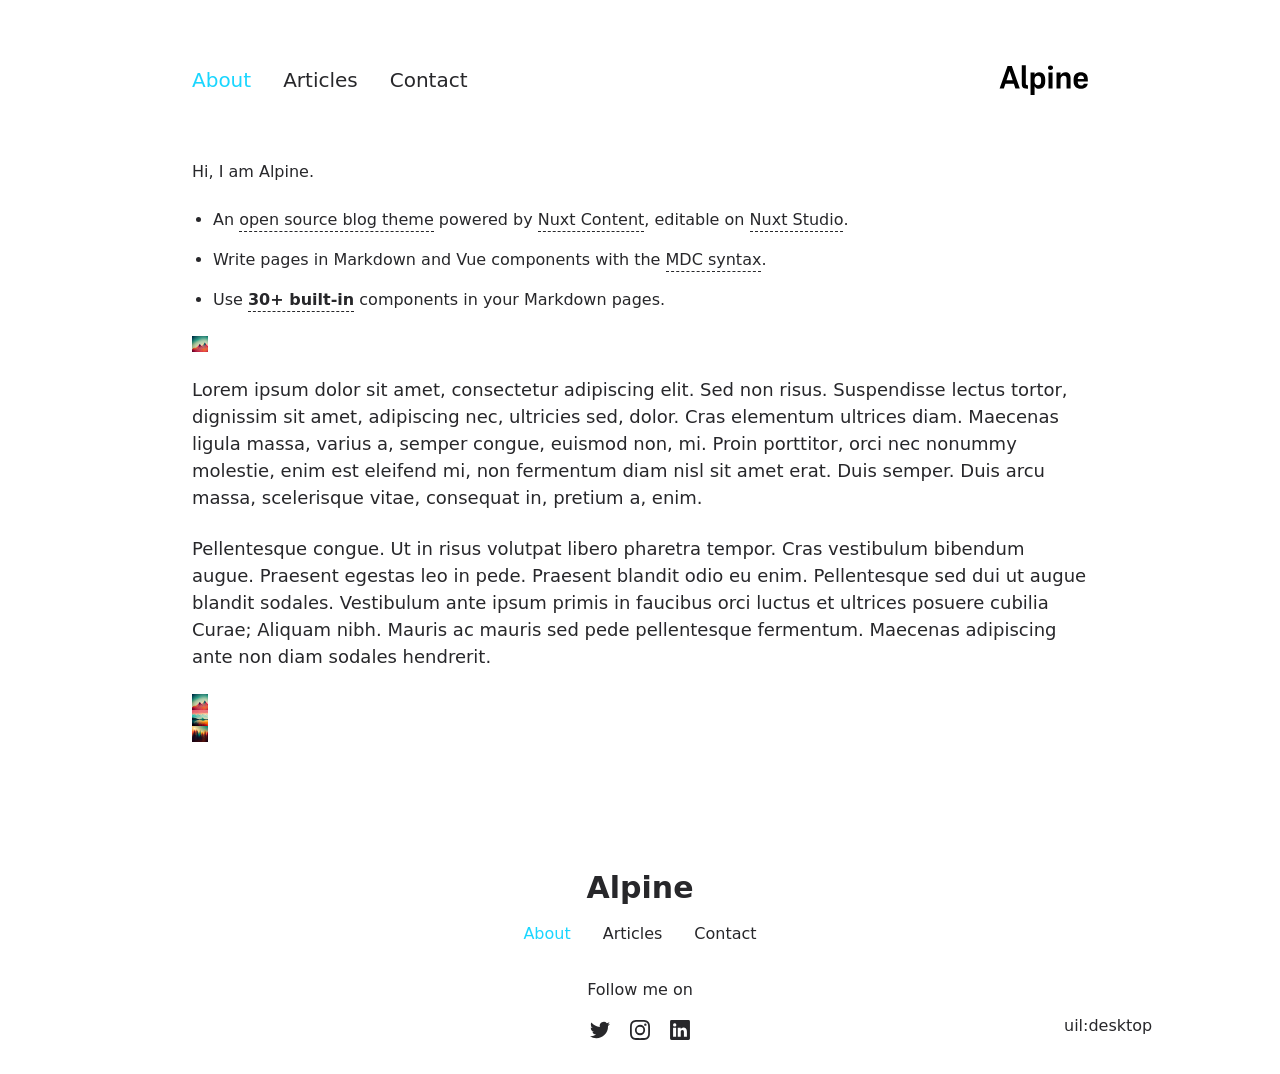
==== index.html @ dd059982 "Deploying to gh-pages from @ rdp-studio/blog-alpine@3278dd398cb032ad58c64ff0ea991a92fe7b3ae0 🚀" ====
<!DOCTYPE html>
<html lang="en">
<head><meta charset="utf-8">
<title>Alpine</title>
<meta name="viewport" content="width=device-width, initial-scale=1">
<meta name="twitter:card" content="summary_large_image">
<meta property="og:image" content="/social-card-preview.png">
<meta property="og:image:width" content="400">
<meta property="og:image:height" content="300">
<meta property="og:image:alt" content="An image showcasing my project.">
<meta property="og:title" content="Alpine">
<meta name="description" content="An open source blog theme powered by Nuxt.">
<meta property="og:description" content="An open source blog theme powered by Nuxt."><link rel="preload" as="fetch" crossorigin="anonymous" href="/_payload.json"><style id="pinceau-theme">@media { :root {--pinceau-mq: initial; --alpine-readableLine: 68ch;--alpine-backdrop-backgroundColor: #f4f4f5b3;--prose-code-inline-padding: 0.2rem 0.375rem 0.2rem 0.375rem;--prose-code-block-backdropFilter: contrast(1);--prose-code-block-border-style: solid;--prose-code-block-border-width: 1px;--prose-tbody-tr-borderBottom-style: dashed;--prose-tbody-tr-borderBottom-width: 1px;--prose-th-textAlign: inherit;--prose-thead-borderBottom-style: solid;--prose-thead-borderBottom-width: 1px;--prose-thead-border-style: solid;--prose-thead-border-width: 0px;--prose-table-textAlign: start;--prose-hr-width: 1px;--prose-hr-style: solid;--prose-li-listStylePosition: outside;--prose-ol-li-markerColor: currentColor;--prose-ol-paddingInlineStart: 21px;--prose-ol-listStyleType: decimal;--prose-ul-li-markerColor: currentColor;--prose-ul-paddingInlineStart: 21px;--prose-ul-listStyleType: disc;--prose-blockquote-border-style: solid;--prose-blockquote-border-width: 4px;--prose-blockquote-quotes: '201C' '201D' '2018' '2019';--prose-blockquote-paddingInlineStart: 24px;--prose-a-code-color-hover: currentColor;--prose-a-code-color-static: currentColor;--prose-a-hasCode-borderBottom: none;--prose-a-border-distance: 2px;--prose-a-border-color-hover: currentColor;--prose-a-border-color-static: currentColor;--prose-a-border-style-hover: solid;--prose-a-border-style-static: dashed;--prose-a-border-width: 1px;--prose-a-color-static: inherit;--prose-a-textDecoration: none;--prose-h6-margin: 3rem 0 2rem;--prose-h5-margin: 3rem 0 2rem;--prose-h4-margin: 3rem 0 2rem;--prose-h3-margin: 3rem 0 2rem;--prose-h2-margin: 3rem 0 2rem;--prose-h1-margin: 0 0 2rem;--prose-p-fontSize: 18px;--typography-lead-loose: 2;--typography-lead-relaxed: 1.625;--typography-lead-normal: 1.5;--typography-lead-snug: 1.375;--typography-lead-tight: 1.25;--typography-lead-none: 1;--typography-lead-10: 2.5rem;--typography-lead-9: 2.25rem;--typography-lead-8: 2rem;--typography-lead-7: 1.75rem;--typography-lead-6: 1.5rem;--typography-lead-5: 1.25rem;--typography-lead-4: 1rem;--typography-lead-3: .75rem;--typography-lead-2: .5rem;--typography-lead-1: .025rem;--typography-fontWeight-black: 900;--typography-fontWeight-extrabold: 800;--typography-fontWeight-bold: 700;--typography-fontWeight-semibold: 600;--typography-fontWeight-medium: 500;--typography-fontWeight-normal: 400;--typography-fontWeight-light: 300;--typography-fontWeight-extralight: 200;--typography-fontWeight-thin: 100;--typography-fontSize-9xl: 128px;--typography-fontSize-8xl: 96px;--typography-fontSize-7xl: 72px;--typography-fontSize-6xl: 60px;--typography-fontSize-5xl: 48px;--typography-fontSize-4xl: 36px;--typography-fontSize-3xl: 30px;--typography-fontSize-2xl: 24px;--typography-fontSize-xl: 20px;--typography-fontSize-lg: 18px;--typography-fontSize-base: 16px;--typography-fontSize-sm: 14px;--typography-fontSize-xs: 12px;--typography-letterSpacing-wide: 0.025em;--typography-letterSpacing-tight: -0.025em;--typography-verticalMargin-base: 24px;--typography-verticalMargin-sm: 16px;--elements-border-secondary-hover: [object Object];--elements-backdrop-background: #fffc;--elements-backdrop-filter: saturate(200%) blur(20px);--elements-container-maxWidth: 64rem;--lead-loose: 2;--lead-relaxed: 1.625;--lead-normal: 1.5;--lead-snug: 1.375;--lead-tight: 1.25;--lead-none: 1;--lead-10: 2.5rem;--lead-9: 2.25rem;--lead-8: 2rem;--lead-7: 1.75rem;--lead-6: 1.5rem;--lead-5: 1.25rem;--lead-4: 1rem;--lead-3: .75rem;--lead-2: .5rem;--lead-1: .025rem;--letterSpacing-widest: 0.1em;--letterSpacing-wider: 0.05em;--letterSpacing-wide: 0.025em;--letterSpacing-normal: 0em;--letterSpacing-tight: -0.025em;--letterSpacing-tighter: -0.05em;--fontSize-9xl: 8rem;--fontSize-8xl: 6rem;--fontSize-7xl: 4.5rem;--fontSize-6xl: 3.75rem;--fontSize-5xl: 3rem;--fontSize-4xl: 2.25rem;--fontSize-3xl: 1.875rem;--fontSize-2xl: 1.5rem;--fontSize-xl: 1.25rem;--fontSize-lg: 1.125rem;--fontSize-base: 1rem;--fontSize-sm: 0.875rem;--fontSize-xs: 0.75rem;--fontWeight-black: 900;--fontWeight-extrabold: 800;--fontWeight-bold: 700;--fontWeight-semibold: 600;--fontWeight-medium: 500;--fontWeight-normal: 400;--fontWeight-light: 300;--fontWeight-extralight: 200;--fontWeight-thin: 100;--font-mono: ui-monospace, SFMono-Regular, Menlo, Monaco, Consolas, Liberation Mono, Courier New, monospace;--font-serif: ui-serif, Georgia, Cambria, Times New Roman, Times, serif;--font-sans: ui-sans-serif, system-ui, -apple-system, BlinkMacSystemFont, Segoe UI, Roboto, Helvetica Neue, Arial, Noto Sans, sans-serif, Apple Color Emoji, Segoe UI Emoji, Segoe UI Symbol, Noto Color Emoji;--opacity-total: 1;--opacity-high: 0.8;--opacity-medium: 0.5;--opacity-soft: 0.3;--opacity-light: 0.15;--opacity-bright: 0.1;--opacity-noOpacity: 0;--borderWidth-lg: 3px;--borderWidth-md: 2px;--borderWidth-sm: 1px;--borderWidth-noBorder: 0;--space-rem-875: 0.875rem;--space-rem-625: 0.625rem;--space-rem-375: 0.375rem;--space-rem-125: 0.125rem;--space-px: 1px;--space-128: 32rem;--space-96: 24rem;--space-80: 20rem;--space-72: 18rem;--space-64: 16rem;--space-60: 15rem;--space-56: 14rem;--space-52: 13rem;--space-48: 12rem;--space-44: 11rem;--space-40: 10rem;--space-36: 9rem;--space-32: 8rem;--space-28: 7rem;--space-24: 6rem;--space-20: 5rem;--space-16: 4rem;--space-14: 3.5rem;--space-12: 3rem;--space-11: 2.75rem;--space-10: 2.5rem;--space-9: 2.25rem;--space-8: 2rem;--space-7: 1.75rem;--space-6: 1.5rem;--space-5: 1.25rem;--space-4: 1rem;--space-3: 0.75rem;--space-2: 0.5rem;--space-1: 0.25rem;--space-0: 0px;--size-full: 100%;--size-7xl: 80rem;--size-6xl: 72rem;--size-5xl: 64rem;--size-4xl: 56rem;--size-3xl: 48rem;--size-2xl: 42rem;--size-xl: 36rem;--size-lg: 32rem;--size-md: 28rem;--size-sm: 24rem;--size-xs: 20rem;--size-200: 200px;--size-104: 104px;--size-80: 80px;--size-64: 64px;--size-56: 56px;--size-48: 48px;--size-40: 40px;--size-32: 32px;--size-24: 24px;--size-20: 20px;--size-16: 16px;--size-12: 12px;--size-8: 8px;--size-6: 6px;--size-4: 4px;--size-2: 2px;--size-0: 0px;--radii-full: 9999px;--radii-3xl: 1.75rem;--radii-2xl: 1.5rem;--radii-xl: 1rem;--radii-lg: 0.75rem;--radii-md: 0.5rem;--radii-sm: 0.375rem;--radii-xs: 0.25rem;--radii-2xs: 0.125rem;--radii-none: 0px;--shadow-none: 0px 0px 0px 0px transparent;--shadow-lg: 0px 10px 15px -3px #000000, 0px 4px 6px -4px #000000;--shadow-md: 0px 4px 6px -1px #000000, 0px 2px 4px -2px #000000;--shadow-sm: 0px 1px 3px 0px #000000, 0px 1px 2px -1px #000000;--shadow-xs: 0px 1px 2px 0px #000000;--height-screen: 100vh;--width-screen: 100vw;--color-primary-900: #002e38;--color-primary-800: #005c70;--color-primary-700: #008aa9;--color-primary-600: #00b9e1;--color-primary-500: #1ad6ff;--color-primary-400: #40ddff;--color-primary-300: #66e4ff;--color-primary-200: #8deaff;--color-primary-100: #b3f1ff;--color-primary-50: #d9f8ff;--color-ruby-900: #380011;--color-ruby-800: #700021;--color-ruby-700: #a90032;--color-ruby-600: #e10043;--color-ruby-500: #ff1a5e;--color-ruby-400: #ff4079;--color-ruby-300: #ff6694;--color-ruby-200: #ff8dae;--color-ruby-100: #ffb3c9;--color-ruby-50: #ffd9e4;--color-pink-900: #380025;--color-pink-800: #70004b;--color-pink-700: #a90070;--color-pink-600: #e10095;--color-pink-500: #ff1ab2;--color-pink-400: #ff40bf;--color-pink-300: #ff66cc;--color-pink-200: #ff8dd8;--color-pink-100: #ffb3e5;--color-pink-50: #ffd9f2;--color-purple-900: #190038;--color-purple-800: #330070;--color-purple-700: #4c00a9;--color-purple-600: #6500e1;--color-purple-500: #811aff;--color-purple-400: #9640ff;--color-purple-300: #ab66ff;--color-purple-200: #c08dff;--color-purple-100: #d5b3ff;--color-purple-50: #ead9ff;--color-royalblue-900: #0b0531;--color-royalblue-800: #160a62;--color-royalblue-700: #211093;--color-royalblue-600: #2c15c4;--color-royalblue-500: #4127e8;--color-royalblue-400: #614bec;--color-royalblue-300: #806ff0;--color-royalblue-200: #a093f3;--color-royalblue-100: #c0b7f7;--color-royalblue-50: #dfdbfb;--color-indigoblue-900: #001238;--color-indigoblue-800: #002370;--color-indigoblue-700: #0035a9;--color-indigoblue-600: #0047e1;--color-indigoblue-500: #1a62ff;--color-indigoblue-400: #407cff;--color-indigoblue-300: #6696ff;--color-indigoblue-200: #8db0ff;--color-indigoblue-100: #b3cbff;--color-indigoblue-50: #d9e5ff;--color-blue-900: #002438;--color-blue-800: #004870;--color-blue-700: #006ca9;--color-blue-600: #0090e1;--color-blue-500: #1aadff;--color-blue-400: #40bbff;--color-blue-300: #66c8ff;--color-blue-200: #8dd6ff;--color-blue-100: #b3e4ff;--color-blue-50: #d9f1ff;--color-lightblue-900: #002e38;--color-lightblue-800: #005c70;--color-lightblue-700: #008aa9;--color-lightblue-600: #00b9e1;--color-lightblue-500: #1ad6ff;--color-lightblue-400: #40ddff;--color-lightblue-300: #66e4ff;--color-lightblue-200: #8deaff;--color-lightblue-100: #b3f1ff;--color-lightblue-50: #d9f8ff;--color-teal-900: #062a28;--color-teal-800: #0b544f;--color-teal-700: #117d77;--color-teal-600: #16a79e;--color-teal-500: #1cd1c6;--color-teal-400: #36e4da;--color-teal-300: #5fe9e1;--color-teal-200: #87efe9;--color-teal-100: #aff4f0;--color-teal-50: #d7faf8;--color-pear-900: #2a2b09;--color-pear-800: #545512;--color-pear-700: #7e801b;--color-pear-600: #a8aa24;--color-pear-500: #d0d32f;--color-pear-400: #d8da52;--color-pear-300: #e0e274;--color-pear-200: #e8e997;--color-pear-100: #eff0ba;--color-pear-50: #f7f8dc;--color-red-900: #380300;--color-red-800: #700700;--color-red-700: #a90a00;--color-red-600: #e10e00;--color-red-500: #ff281a;--color-red-400: #ff4c40;--color-red-300: #ff7066;--color-red-200: #ff948d;--color-red-100: #ffb7b3;--color-red-50: #ffdbd9;--color-orange-900: #381800;--color-orange-800: #702f00;--color-orange-700: #a94700;--color-orange-600: #e15e00;--color-orange-500: #ff7a1a;--color-orange-400: #ff9040;--color-orange-300: #ffa666;--color-orange-200: #ffbd8d;--color-orange-100: #ffd3b3;--color-orange-50: #ffe9d9;--color-yellow-900: #362b03;--color-yellow-800: #6d5605;--color-yellow-700: #a38108;--color-yellow-600: #daac0a;--color-yellow-500: #f5c828;--color-yellow-400: #f7d14c;--color-yellow-300: #f8da70;--color-yellow-200: #fae393;--color-yellow-100: #fcedb7;--color-yellow-50: #fdf6db;--color-green-900: #003f25;--color-green-800: #005e38;--color-green-700: #007e4a;--color-green-600: #009d5d;--color-green-500: #00bd6f;--color-green-400: #00dc82;--color-green-300: #30ffaa;--color-green-200: #83ffcc;--color-green-100: #acffdd;--color-green-50: #d6ffee;--color-gray-900: #18181B;--color-gray-800: #27272A;--color-gray-700: #3f3f46;--color-gray-600: #52525B;--color-gray-500: #71717A;--color-gray-400: #a1a1aa;--color-gray-300: #D4d4d8;--color-gray-200: #e4e4e7;--color-gray-100: #f4f4f5;--color-gray-50: #fafafa;--color-black: #0c0c0d;--color-white: #FFFFFF;--media-portrait: only screen and (orientation: portrait);--media-landscape: only screen and (orientation: landscape);--media-rm: (prefers-reduced-motion: reduce);--media-2xl: (min-width: 1536px);--media-xl: (min-width: 1280px);--media-lg: (min-width: 1024px);--media-md: (min-width: 768px);--media-sm: (min-width: 640px);--media-xs: (min-width: 475px);--alpine-body-color: var(--color-gray-800);--alpine-body-backgroundColor: var(--color-white);--prose-code-inline-fontWeight: var(--typography-fontWeight-normal);--prose-code-inline-fontSize: var(--typography-fontSize-sm);--prose-code-inline-borderRadius: var(--radii-xs);--prose-code-block-pre-padding: var(--typography-verticalMargin-sm);--prose-code-block-margin: var(--typography-verticalMargin-base) 0;--prose-code-block-fontSize: var(--typography-fontSize-sm);--prose-tbody-code-inline-fontSize: var(--typography-fontSize-sm);--prose-tbody-td-padding: var(--typography-verticalMargin-sm);--prose-th-fontWeight: var(--typography-fontWeight-semibold);--prose-th-padding: 0 var(--typography-verticalMargin-sm) var(--typography-verticalMargin-sm) var(--typography-verticalMargin-sm);--prose-table-lineHeight: var(--typography-lead-6);--prose-table-fontSize: var(--typography-fontSize-sm);--prose-table-margin: var(--typography-verticalMargin-base) 0;--prose-hr-margin: var(--typography-verticalMargin-base) 0;--prose-li-margin: var(--typography-verticalMargin-sm) 0;--prose-ol-margin: var(--typography-verticalMargin-base) 0;--prose-ul-margin: var(--typography-verticalMargin-base) 0;--prose-blockquote-margin: var(--typography-verticalMargin-base) 0;--prose-a-code-border-style: var(--prose-a-border-style-static);--prose-a-code-border-width: var(--prose-a-border-width);--prose-a-fontWeight: var(--typography-fontWeight-medium);--prose-img-margin: var(--typography-verticalMargin-base) 0;--prose-strong-fontWeight: var(--typography-fontWeight-semibold);--prose-h6-iconSize: var(--typography-fontSize-base);--prose-h6-fontWeight: var(--typography-fontWeight-semibold);--prose-h6-lineHeight: var(--typography-lead-normal);--prose-h6-fontSize: var(--typography-fontSize-lg);--prose-h5-iconSize: var(--typography-fontSize-lg);--prose-h5-fontWeight: var(--typography-fontWeight-semibold);--prose-h5-lineHeight: var(--typography-lead-snug);--prose-h5-fontSize: var(--typography-fontSize-xl);--prose-h4-iconSize: var(--typography-fontSize-lg);--prose-h4-letterSpacing: var(--typography-letterSpacing-tight);--prose-h4-fontWeight: var(--typography-fontWeight-semibold);--prose-h4-lineHeight: var(--typography-lead-snug);--prose-h4-fontSize: var(--typography-fontSize-2xl);--prose-h3-iconSize: var(--typography-fontSize-xl);--prose-h3-letterSpacing: var(--typography-letterSpacing-tight);--prose-h3-fontWeight: var(--typography-fontWeight-semibold);--prose-h3-lineHeight: var(--typography-lead-snug);--prose-h3-fontSize: var(--typography-fontSize-3xl);--prose-h2-iconSize: var(--typography-fontSize-2xl);--prose-h2-letterSpacing: var(--typography-letterSpacing-tight);--prose-h2-fontWeight: var(--typography-fontWeight-semibold);--prose-h2-lineHeight: var(--typography-lead-tight);--prose-h2-fontSize: var(--typography-fontSize-4xl);--prose-h1-iconSize: var(--typography-fontSize-3xl);--prose-h1-letterSpacing: var(--typography-letterSpacing-tight);--prose-h1-fontWeight: var(--typography-fontWeight-bold);--prose-h1-lineHeight: var(--typography-lead-tight);--prose-h1-fontSize: var(--typography-fontSize-5xl);--prose-p-br-margin: var(--typography-verticalMargin-base) 0 0 0;--prose-p-margin: var(--typography-verticalMargin-base) 0;--prose-p-lineHeight: var(--typography-lead-normal);--typography-color-primary-900: var(--color-primary-900);--typography-color-primary-800: var(--color-primary-800);--typography-color-primary-700: var(--color-primary-700);--typography-color-primary-600: var(--color-primary-600);--typography-color-primary-500: var(--color-primary-500);--typography-color-primary-400: var(--color-primary-400);--typography-color-primary-300: var(--color-primary-300);--typography-color-primary-200: var(--color-primary-200);--typography-color-primary-100: var(--color-primary-100);--typography-color-primary-50: var(--color-primary-50);--typography-font-code: var(--font-mono);--typography-font-body: var(--font-sans);--typography-font-display: var(--font-sans);--typography-body-backgroundColor: var(--color-white);--typography-body-color: var(--color-black);--elements-state-danger-borderColor-secondary: var(--color-red-200);--elements-state-danger-borderColor-primary: var(--color-red-100);--elements-state-danger-backgroundColor-secondary: var(--color-red-100);--elements-state-danger-backgroundColor-primary: var(--color-red-50);--elements-state-danger-color-secondary: var(--color-red-600);--elements-state-danger-color-primary: var(--color-red-500);--elements-state-warning-borderColor-secondary: var(--color-yellow-200);--elements-state-warning-borderColor-primary: var(--color-yellow-100);--elements-state-warning-backgroundColor-secondary: var(--color-yellow-100);--elements-state-warning-backgroundColor-primary: var(--color-yellow-50);--elements-state-warning-color-secondary: var(--color-yellow-700);--elements-state-warning-color-primary: var(--color-yellow-600);--elements-state-success-borderColor-secondary: var(--color-green-200);--elements-state-success-borderColor-primary: var(--color-green-100);--elements-state-success-backgroundColor-secondary: var(--color-green-100);--elements-state-success-backgroundColor-primary: var(--color-green-50);--elements-state-success-color-secondary: var(--color-green-600);--elements-state-success-color-primary: var(--color-green-500);--elements-state-info-borderColor-secondary: var(--color-blue-200);--elements-state-info-borderColor-primary: var(--color-blue-100);--elements-state-info-backgroundColor-secondary: var(--color-blue-100);--elements-state-info-backgroundColor-primary: var(--color-blue-50);--elements-state-info-color-secondary: var(--color-blue-600);--elements-state-info-color-primary: var(--color-blue-500);--elements-state-primary-borderColor-secondary: var(--color-primary-200);--elements-state-primary-borderColor-primary: var(--color-primary-100);--elements-state-primary-backgroundColor-secondary: var(--color-primary-100);--elements-state-primary-backgroundColor-primary: var(--color-primary-50);--elements-state-primary-color-secondary: var(--color-primary-700);--elements-state-primary-color-primary: var(--color-primary-600);--elements-surface-secondary-backgroundColor: var(--color-gray-200);--elements-surface-primary-backgroundColor: var(--color-gray-100);--elements-surface-background-base: var(--color-gray-100);--elements-border-secondary-static: var(--color-gray-200);--elements-border-primary-hover: var(--color-gray-200);--elements-border-primary-static: var(--color-gray-100);--elements-container-padding-md: var(--space-16);--elements-container-padding-sm: var(--space-12);--elements-container-padding-xs: var(--space-8);--elements-container-padding-mobile: var(--space-6);--elements-text-secondary-color-hover: var(--color-gray-700);--elements-text-secondary-color-static: var(--color-gray-500);--elements-text-primary-color-static: var(--color-gray-900);--text-6xl-lineHeight: var(--lead-none);--text-6xl-fontSize: var(--fontSize-6xl);--text-5xl-lineHeight: var(--lead-none);--text-5xl-fontSize: var(--fontSize-5xl);--text-4xl-lineHeight: var(--lead-10);--text-4xl-fontSize: var(--fontSize-4xl);--text-3xl-lineHeight: var(--lead-9);--text-3xl-fontSize: var(--fontSize-3xl);--text-2xl-lineHeight: var(--lead-8);--text-2xl-fontSize: var(--fontSize-2xl);--text-xl-lineHeight: var(--lead-7);--text-xl-fontSize: var(--fontSize-xl);--text-lg-lineHeight: var(--lead-7);--text-lg-fontSize: var(--fontSize-lg);--text-base-lineHeight: var(--lead-6);--text-base-fontSize: var(--fontSize-base);--text-sm-lineHeight: var(--lead-5);--text-sm-fontSize: var(--fontSize-sm);--text-xs-lineHeight: var(--lead-4);--text-xs-fontSize: var(--fontSize-xs);--shadow-2xl: 0px 25px 50px -12px var(--color-gray-900);--shadow-xl: 0px 20px 25px -5px var(--color-gray-400), 0px 8px 10px -6px #000000;--color-secondary-900: var(--color-gray-900);--color-secondary-800: var(--color-gray-800);--color-secondary-700: var(--color-gray-700);--color-secondary-600: var(--color-gray-600);--color-secondary-500: var(--color-gray-500);--color-secondary-400: var(--color-gray-400);--color-secondary-300: var(--color-gray-300);--color-secondary-200: var(--color-gray-200);--color-secondary-100: var(--color-gray-100);--color-secondary-50: var(--color-gray-50);--prose-a-code-background-hover: var(--typography-color-primary-50);--prose-a-code-border-color-hover: var(--typography-color-primary-500);--prose-a-color-hover: var(--typography-color-primary-500);--typography-color-secondary-900: var(--color-secondary-900);--typography-color-secondary-800: var(--color-secondary-800);--typography-color-secondary-700: var(--color-secondary-700);--typography-color-secondary-600: var(--color-secondary-600);--typography-color-secondary-500: var(--color-secondary-500);--typography-color-secondary-400: var(--color-secondary-400);--typography-color-secondary-300: var(--color-secondary-300);--typography-color-secondary-200: var(--color-secondary-200);--typography-color-secondary-100: var(--color-secondary-100);--typography-color-secondary-50: var(--color-secondary-50);--prose-code-inline-backgroundColor: var(--typography-color-secondary-100);--prose-code-inline-color: var(--typography-color-secondary-700);--prose-code-block-backgroundColor: var(--typography-color-secondary-100);--prose-code-block-color: var(--typography-color-secondary-700);--prose-code-block-border-color: var(--typography-color-secondary-200);--prose-tbody-tr-borderBottom-color: var(--typography-color-secondary-200);--prose-th-color: var(--typography-color-secondary-600);--prose-thead-borderBottom-color: var(--typography-color-secondary-200);--prose-thead-border-color: var(--typography-color-secondary-300);--prose-hr-color: var(--typography-color-secondary-200);--prose-blockquote-border-color: var(--typography-color-secondary-200);--prose-blockquote-color: var(--typography-color-secondary-500);--prose-a-code-border-color-static: var(--typography-color-secondary-400); } }@media { :root.dark {--pinceau-mq: dark; --alpine-backdrop-backgroundColor: #18181bb3;--prose-code-block-backdropFilter: contrast(1);--prose-ol-li-markerColor: currentColor;--prose-ul-li-markerColor: currentColor;--prose-a-code-color-hover: currentColor;--prose-a-code-color-static: currentColor;--prose-a-border-color-hover: currentColor;--prose-a-border-color-static: currentColor;--prose-a-color-static: inherit;--elements-backdrop-background: #0c0d0ccc;--alpine-body-color: var(--color-gray-200);--alpine-body-backgroundColor: var(--color-black);--typography-body-backgroundColor: var(--color-black);--typography-body-color: var(--color-white);--elements-state-danger-borderColor-secondary: var(--color-red-700);--elements-state-danger-borderColor-primary: var(--color-red-800);--elements-state-danger-backgroundColor-secondary: var(--color-red-800);--elements-state-danger-backgroundColor-primary: var(--color-red-900);--elements-state-danger-color-secondary: var(--color-red-200);--elements-state-danger-color-primary: var(--color-red-300);--elements-state-warning-borderColor-secondary: var(--color-yellow-700);--elements-state-warning-borderColor-primary: var(--color-yellow-800);--elements-state-warning-backgroundColor-secondary: var(--color-yellow-800);--elements-state-warning-backgroundColor-primary: var(--color-yellow-900);--elements-state-warning-color-secondary: var(--color-yellow-200);--elements-state-warning-color-primary: var(--color-yellow-400);--elements-state-success-borderColor-secondary: var(--color-green-700);--elements-state-success-borderColor-primary: var(--color-green-800);--elements-state-success-backgroundColor-secondary: var(--color-green-800);--elements-state-success-backgroundColor-primary: var(--color-green-900);--elements-state-success-color-secondary: var(--color-green-200);--elements-state-success-color-primary: var(--color-green-400);--elements-state-info-borderColor-secondary: var(--color-blue-700);--elements-state-info-borderColor-primary: var(--color-blue-800);--elements-state-info-backgroundColor-secondary: var(--color-blue-800);--elements-state-info-backgroundColor-primary: var(--color-blue-900);--elements-state-info-color-secondary: var(--color-blue-200);--elements-state-info-color-primary: var(--color-blue-400);--elements-state-primary-borderColor-secondary: var(--color-primary-700);--elements-state-primary-borderColor-primary: var(--color-primary-800);--elements-state-primary-backgroundColor-secondary: var(--color-primary-800);--elements-state-primary-backgroundColor-primary: var(--color-primary-900);--elements-state-primary-color-secondary: var(--color-primary-200);--elements-state-primary-color-primary: var(--color-primary-400);--elements-surface-secondary-backgroundColor: var(--color-gray-800);--elements-surface-primary-backgroundColor: var(--color-gray-900);--elements-surface-background-base: var(--color-gray-900);--elements-border-secondary-static: var(--color-gray-800);--elements-border-primary-hover: var(--color-gray-800);--elements-border-primary-static: var(--color-gray-900);--elements-text-secondary-color-hover: var(--color-gray-200);--elements-text-secondary-color-static: var(--color-gray-400);--elements-text-primary-color-static: var(--color-gray-50);--prose-a-code-background-hover: var(--typography-color-primary-900);--prose-a-code-border-color-hover: var(--typography-color-primary-600);--prose-a-color-hover: var(--typography-color-primary-400);--prose-code-inline-backgroundColor: var(--typography-color-secondary-800);--prose-code-inline-color: var(--typography-color-secondary-200);--prose-code-block-backgroundColor: var(--typography-color-secondary-900);--prose-code-block-color: var(--typography-color-secondary-200);--prose-code-block-border-color: var(--typography-color-secondary-800);--prose-tbody-tr-borderBottom-color: var(--typography-color-secondary-800);--prose-th-color: var(--typography-color-secondary-400);--prose-thead-borderBottom-color: var(--typography-color-secondary-800);--prose-thead-border-color: var(--typography-color-secondary-600);--prose-hr-color: var(--typography-color-secondary-800);--prose-blockquote-border-color: var(--typography-color-secondary-700);--prose-blockquote-color: var(--typography-color-secondary-400);--prose-a-code-border-color-static: var(--typography-color-secondary-600); } }</style><style id="pinceau-runtime-hydratable">@media{.phy[--]{--puid:V4aLRh-v;}.pv-Kdx3G8{max-width:var(--elements-container-maxWidth);padding-left:var(--elements-container-padding-mobile);padding-right:var(--elements-container-padding-mobile);}@media (min-width: 475px){.pv-Kdx3G8{padding-left:var(--elements-container-padding-xs);padding-right:var(--elements-container-padding-xs);}}@media (min-width: 640px){.pv-Kdx3G8{padding-left:var(--elements-container-padding-sm);padding-right:var(--elements-container-padding-sm);}}@media (min-width: 768px){.pv-Kdx3G8{padding-left:var(--elements-container-padding-md);padding-right:var(--elements-container-padding-md);}}} @media{.phy[--]{--puid:DSaZVW-c;}.pc-DSaZVW[data-v-44329c9f]{---6-li-cols:2;}} </style><link rel="modulepreload" as="script" crossorigin href="/_nuxt/entry.f76575ab.js"><link rel="preload" as="style" href="/_nuxt/entry.2b709d1c.css"><link rel="modulepreload" as="script" crossorigin href="/_nuxt/NuxtImg.4b76a108.js"><link rel="modulepreload" as="script" crossorigin href="/_nuxt/document-driven.6a9a8f8b.js"><link rel="modulepreload" as="script" crossorigin href="/_nuxt/DocumentDrivenEmpty.34f3c934.js"><link rel="modulepreload" as="script" crossorigin href="/_nuxt/ContentRenderer.9e665cf9.js"><link rel="modulepreload" as="script" crossorigin href="/_nuxt/ContentRendererMarkdown.a28a7db5.js"><link rel="modulepreload" as="script" crossorigin href="/_nuxt/DocumentDrivenNotFound.92ed6fcb.js"><link rel="preload" as="style" href="/_nuxt/DocumentDrivenNotFound.aa939160.css"><link rel="modulepreload" as="script" crossorigin href="/_nuxt/default.dd437ba3.js"><link rel="modulepreload" as="script" crossorigin href="/_nuxt/Hero.8bbbb8d7.js"><link rel="preload" as="style" href="/_nuxt/Hero.40fe82b2.css"><link rel="modulepreload" as="script" crossorigin href="/_nuxt/ContentSlot.79e229dd.js"><link rel="modulepreload" as="script" crossorigin href="/_nuxt/ProseUl.80e5421e.js"><link rel="preload" as="style" href="/_nuxt/ProseUl.0edd7272.css"><link rel="modulepreload" as="script" crossorigin href="/_nuxt/ProseLi.fc54eff0.js"><link rel="preload" as="style" href="/_nuxt/ProseLi.a0b5f8a8.css"><link rel="modulepreload" as="script" crossorigin href="/_nuxt/ProseA.cb97395a.js"><link rel="preload" as="style" href="/_nuxt/ProseA.baee409d.css"><link rel="modulepreload" as="script" crossorigin href="/_nuxt/ProseStrong.528a3ef9.js"><link rel="preload" as="style" href="/_nuxt/ProseStrong.b01d4b3b.css"><link rel="modulepreload" as="script" crossorigin href="/_nuxt/ProseP.046f8611.js"><link rel="preload" as="style" href="/_nuxt/ProseP.b99f89cd.css"><link rel="modulepreload" as="script" crossorigin href="/_nuxt/Gallery.765694c3.js"><link rel="preload" as="style" href="/_nuxt/Gallery.c50df0ef.css"><link rel="prefetch" as="style" href="/_nuxt/article.06aa1a19.css"><link rel="prefetch" as="script" crossorigin href="/_nuxt/article.3b5bf884.js"><link rel="prefetch" as="script" crossorigin href="/_nuxt/date.824a539b.js"><link rel="prefetch" as="script" crossorigin href="/_nuxt/page.34165cf2.js"><link rel="prefetch" as="script" crossorigin href="/_nuxt/client-db.82d7d7b0.js"><link rel="prefetch" as="script" crossorigin href="/_nuxt/debug.93749009.js"><link rel="prefetch" as="style" href="/_nuxt/useStudio.a92b5f33.css"><link rel="prefetch" as="script" crossorigin href="/_nuxt/useStudio.ce7fa6f5.js"><link rel="prefetch" as="script" crossorigin href="/_nuxt/asyncData.96655ed8.js"><link rel="prefetch" as="style" href="/_nuxt/error-404.7910d5ca.css"><link rel="prefetch" as="script" crossorigin href="/_nuxt/error-404.83414119.js"><link rel="prefetch" as="style" href="/_nuxt/error-500.1db01289.css"><link rel="prefetch" as="script" crossorigin href="/_nuxt/error-500.6b48abf7.js"><link rel="stylesheet" href="/_nuxt/entry.2b709d1c.css"><link rel="stylesheet" href="/_nuxt/DocumentDrivenNotFound.aa939160.css"><link rel="stylesheet" href="/_nuxt/Hero.40fe82b2.css"><link rel="stylesheet" href="/_nuxt/ProseUl.0edd7272.css"><link rel="stylesheet" href="/_nuxt/ProseLi.a0b5f8a8.css"><link rel="stylesheet" href="/_nuxt/ProseA.baee409d.css"><link rel="stylesheet" href="/_nuxt/ProseStrong.b01d4b3b.css"><link rel="stylesheet" href="/_nuxt/ProseP.b99f89cd.css"><link rel="stylesheet" href="/_nuxt/Gallery.c50df0ef.css"><script>"use strict";(()=>{const a=window,e=document.documentElement,m=["dark","light"],c=window.localStorage.getItem("nuxt-color-mode")||"system";let n=c==="system"?f():c;const l=e.getAttribute("data-color-mode-forced");l&&(n=l),i(n),a["__NUXT_COLOR_MODE__"]={preference:c,value:n,getColorScheme:f,addColorScheme:i,removeColorScheme:d};function i(o){const t=""+o+"",s="";e.classList?e.classList.add(t):e.className+=" "+t,s&&e.setAttribute("data-"+s,o)}function d(o){const t=""+o+"",s="";e.classList?e.classList.remove(t):e.className=e.className.replace(new RegExp(t,"g"),""),s&&e.removeAttribute("data-"+s)}function r(o){return a.matchMedia("(prefers-color-scheme"+o+")")}function f(){if(a.matchMedia&&r("").media!=="not all"){for(const o of m)if(r(":"+o).matches)return o}return"light"}})();
</script></head>
<body ><div id="__nuxt"><div class="container pv-Kdx3G8 pc-V4aLRh app-layout" data-v-93c22c3b data-v-6d327d86><!--[--><div class="nuxt-progress" style="width:0%;height:3px;opacity:0;background-size:Infinity% auto;" data-v-93c22c3b></div><header class="right" data-v-93c22c3b data-v-ebfd1e7c><div class="menu" data-v-ebfd1e7c><button aria-label="Navigation Menu" data-v-ebfd1e7c><svg width="24" height="24" viewBox="0 0 68 68" fill="currentColor" xmlns="http://www.w3.org/2000/svg" data-v-ebfd1e7c><path d="M8 34C8 32.1362 8 31.2044 8.30448 30.4693C8.71046 29.4892 9.48915 28.7105 10.4693 28.3045C11.2044 28 12.1362 28 14 28C15.8638 28 16.7956 28 17.5307 28.3045C18.5108 28.7105 19.2895 29.4892 19.6955 30.4693C20 31.2044 20 32.1362 20 34C20 35.8638 20 36.7956 19.6955 37.5307C19.2895 38.5108 18.5108 39.2895 17.5307 39.6955C16.7956 40 15.8638 40 14 40C12.1362 40 11.2044 40 10.4693 39.6955C9.48915 39.2895 8.71046 38.5108 8.30448 37.5307C8 36.7956 8 35.8638 8 34Z" data-v-ebfd1e7c></path><path d="M28 34C28 32.1362 28 31.2044 28.3045 30.4693C28.7105 29.4892 29.4892 28.7105 30.4693 28.3045C31.2044 28 32.1362 28 34 28C35.8638 28 36.7956 28 37.5307 28.3045C38.5108 28.7105 39.2895 29.4892 39.6955 30.4693C40 31.2044 40 32.1362 40 34C40 35.8638 40 36.7956 39.6955 37.5307C39.2895 38.5108 38.5108 39.2895 37.5307 39.6955C36.7956 40 35.8638 40 34 40C32.1362 40 31.2044 40 30.4693 39.6955C29.4892 39.2895 28.7105 38.5108 28.3045 37.5307C28 36.7956 28 35.8638 28 34Z" data-v-ebfd1e7c></path><path d="M48 34C48 32.1362 48 31.2044 48.3045 30.4693C48.7105 29.4892 49.4892 28.7105 50.4693 28.3045C51.2044 28 52.1362 28 54 28C55.8638 28 56.7956 28 57.5307 28.3045C58.5108 28.7105 59.2895 29.4892 59.6955 30.4693C60 31.2044 60 32.1362 60 34C60 35.8638 60 36.7956 59.6955 37.5307C59.2895 38.5108 58.5108 39.2895 57.5307 39.6955C56.7956 40 55.8638 40 54 40C52.1362 40 51.2044 40 50.4693 39.6955C49.4892 39.2895 48.7105 38.5108 48.3045 37.5307C48 36.7956 48 35.8638 48 34Z" data-v-ebfd1e7c></path></svg></button></div><div class="overlay" data-v-ebfd1e7c><nav data-v-ebfd1e7c data-v-47e45ff0><ul data-v-47e45ff0><!--[--><li data-v-47e45ff0><a aria-current="page" href="/" class="router-link-active router-link-exact-active" data-v-47e45ff0><span class="underline-fx" data-v-47e45ff0></span> About</a></li><li data-v-47e45ff0><a href="/articles" class="" data-v-47e45ff0><span class="underline-fx" data-v-47e45ff0></span> Articles</a></li><li data-v-47e45ff0><a href="/contact" class="" data-v-47e45ff0><span class="underline-fx" data-v-47e45ff0></span> Contact</a></li><!--]--></ul></nav></div><div class="logo" data-v-ebfd1e7c><a aria-current="page" href="/" class="router-link-active router-link-exact-active" data-v-ebfd1e7c><img src="/logo-dark.svg" class="dark-img" alt="alpine" width="89" height="31" data-v-ebfd1e7c><img src="/logo.svg" class="light-img" alt="alpine" width="89" height="31" data-v-ebfd1e7c></a></div><div class="main-nav" data-v-ebfd1e7c><nav data-v-ebfd1e7c data-v-47e45ff0><ul data-v-47e45ff0><!--[--><li data-v-47e45ff0><a aria-current="page" href="/" class="router-link-active router-link-exact-active" data-v-47e45ff0><span class="underline-fx" data-v-47e45ff0></span> About</a></li><li data-v-47e45ff0><a href="/articles" class="" data-v-47e45ff0><span class="underline-fx" data-v-47e45ff0></span> Articles</a></li><li data-v-47e45ff0><a href="/contact" class="" data-v-47e45ff0><span class="underline-fx" data-v-47e45ff0></span> Contact</a></li><!--]--></ul></nav></div></header><!--[--><div class="document-driven-page"><main><!--[--><div><section class="hero" data-v-01e9d2f4><div class="layout" data-v-01e9d2f4><div class="content" data-v-01e9d2f4><div class="title" data-v-01e9d2f4><!--[-->Hi, I am Alpine.<!--]--></div><div class="description" data-v-01e9d2f4><!--[--><ul data-v-5feda7b5><!--[--><li data-v-996e086c><!--[-->An <a href="https://github.com/nuxt-themes/alpine" rel="nofollow" data-v-af1c0c3b><!--[-->open source blog theme<!--]--></a> powered by <a href="https://content.nuxtjs.org" rel="nofollow" data-v-af1c0c3b><!--[-->Nuxt Content<!--]--></a>, editable on <a href="https://nuxt.studio" rel="nofollow" data-v-af1c0c3b><!--[-->Nuxt Studio<!--]--></a>.<!--]--></li><li data-v-996e086c><!--[-->Write pages in Markdown and Vue components with the <a href="https://content.nuxtjs.org/guide/writing/mdc" rel="nofollow" data-v-af1c0c3b><!--[-->MDC syntax<!--]--></a>.<!--]--></li><li data-v-996e086c><!--[-->Use <a href="https://elements.nuxt.space" rel="nofollow" data-v-af1c0c3b><!--[--><strong data-v-9d7bd52e><!--[-->30+ built-in<!--]--></strong><!--]--></a> components in your Markdown pages.<!--]--></li><!--]--></ul><!--]--></div></div><img src="/alpine-0.webp" class="right" alt="Hero Image" width="16" height="9" data-v-01e9d2f4></div></section><p data-v-63bfa697><!--[-->Lorem ipsum dolor sit amet, consectetur adipiscing elit. Sed non risus. Suspendisse lectus tortor, dignissim sit amet, adipiscing nec, ultricies sed, dolor. Cras elementum ultrices diam. Maecenas ligula massa, varius a, semper congue, euismod non, mi. Proin porttitor, orci nec nonummy molestie, enim est eleifend mi, non fermentum diam nisl sit amet erat. Duis semper. Duis arcu massa, scelerisque vitae, consequat in, pretium a, enim.<!--]--></p><p data-v-63bfa697><!--[-->Pellentesque congue. Ut in risus volutpat libero pharetra tempor. Cras vestibulum bibendum augue. Praesent egestas leo in pede. Praesent blandit odio eu enim. Pellentesque sed dui ut augue blandit sodales. Vestibulum ante ipsum primis in faucibus orci luctus et ultrices posuere cubilia Curae; Aliquam nibh. Mauris ac mauris sed pede pellentesque fermentum. Maecenas adipiscing ante non diam sodales hendrerit.<!--]--></p><section class="gallery pc-DSaZVW" data-v-44329c9f><div class="layout" data-v-44329c9f><!--[--><img src="/alpine-0.webp" width="16" height="9" data-v-44329c9f><img src="/alpine-1.webp" width="16" height="9" data-v-44329c9f><img src="/alpine-2.webp" width="16" height="9" data-v-44329c9f><!--]--></div></section></div><!--]--></main></div><!--]--><footer class="center" data-v-93c22c3b data-v-d63b5c07><a href="https://www.github.com/nuxt-themes/alpine" rel="noopener noreferrer" class="credits" data-v-d63b5c07>Alpine</a><div class="navigation" data-v-d63b5c07><nav data-v-d63b5c07 data-v-47e45ff0><ul data-v-47e45ff0><!--[--><li data-v-47e45ff0><a aria-current="page" href="/" class="router-link-active router-link-exact-active" data-v-47e45ff0><span class="underline-fx" data-v-47e45ff0></span> About</a></li><li data-v-47e45ff0><a href="/articles" class="" data-v-47e45ff0><span class="underline-fx" data-v-47e45ff0></span> Articles</a></li><li data-v-47e45ff0><a href="/contact" class="" data-v-47e45ff0><span class="underline-fx" data-v-47e45ff0></span> Contact</a></li><!--]--></ul></nav></div><p class="message" data-v-d63b5c07>Follow me on</p><div class="icons" data-v-d63b5c07><div class="social" data-v-d63b5c07><!--[--><a href="https://twitter.com/nuxtlabs" rel="noopener noreferrer" target="_blank" title="nuxtlabs" aria-label="nuxtlabs" data-v-ddf2f94a><svg xmlns="http://www.w3.org/2000/svg" xmlns:xlink="http://www.w3.org/1999/xlink" aria-hidden="true" role="img" class="icon" data-v-ddf2f94a style="" width="1em" height="1em" viewBox="0 0 24 24" data-v-121c6e7d><path fill="currentColor" d="M22 5.8a8.49 8.49 0 0 1-2.36.64a4.13 4.13 0 0 0 1.81-2.27a8.21 8.21 0 0 1-2.61 1a4.1 4.1 0 0 0-7 3.74a11.64 11.64 0 0 1-8.45-4.29a4.16 4.16 0 0 0-.55 2.07a4.09 4.09 0 0 0 1.82 3.41a4.05 4.05 0 0 1-1.86-.51v.05a4.1 4.1 0 0 0 3.3 4a3.93 3.93 0 0 1-1.1.17a4.9 4.9 0 0 1-.77-.07a4.11 4.11 0 0 0 3.83 2.84A8.22 8.22 0 0 1 3 18.34a7.93 7.93 0 0 1-1-.06a11.57 11.57 0 0 0 6.29 1.85A11.59 11.59 0 0 0 20 8.45v-.53a8.43 8.43 0 0 0 2-2.12Z"/></svg></a><a href="https://instagram.com/atinuxt" rel="noopener noreferrer" target="_blank" title="atinuxt" aria-label="atinuxt" data-v-ddf2f94a><svg xmlns="http://www.w3.org/2000/svg" xmlns:xlink="http://www.w3.org/1999/xlink" aria-hidden="true" role="img" class="icon" data-v-ddf2f94a style="" width="1em" height="1em" viewBox="0 0 24 24" data-v-121c6e7d><path fill="currentColor" d="M17.34 5.46a1.2 1.2 0 1 0 1.2 1.2a1.2 1.2 0 0 0-1.2-1.2Zm4.6 2.42a7.59 7.59 0 0 0-.46-2.43a4.94 4.94 0 0 0-1.16-1.77a4.7 4.7 0 0 0-1.77-1.15a7.3 7.3 0 0 0-2.43-.47C15.06 2 14.72 2 12 2s-3.06 0-4.12.06a7.3 7.3 0 0 0-2.43.47a4.78 4.78 0 0 0-1.77 1.15a4.7 4.7 0 0 0-1.15 1.77a7.3 7.3 0 0 0-.47 2.43C2 8.94 2 9.28 2 12s0 3.06.06 4.12a7.3 7.3 0 0 0 .47 2.43a4.7 4.7 0 0 0 1.15 1.77a4.78 4.78 0 0 0 1.77 1.15a7.3 7.3 0 0 0 2.43.47C8.94 22 9.28 22 12 22s3.06 0 4.12-.06a7.3 7.3 0 0 0 2.43-.47a4.7 4.7 0 0 0 1.77-1.15a4.85 4.85 0 0 0 1.16-1.77a7.59 7.59 0 0 0 .46-2.43c0-1.06.06-1.4.06-4.12s0-3.06-.06-4.12ZM20.14 16a5.61 5.61 0 0 1-.34 1.86a3.06 3.06 0 0 1-.75 1.15a3.19 3.19 0 0 1-1.15.75a5.61 5.61 0 0 1-1.86.34c-1 .05-1.37.06-4 .06s-3 0-4-.06a5.73 5.73 0 0 1-1.94-.3a3.27 3.27 0 0 1-1.1-.75a3 3 0 0 1-.74-1.15a5.54 5.54 0 0 1-.4-1.9c0-1-.06-1.37-.06-4s0-3 .06-4a5.54 5.54 0 0 1 .35-1.9A3 3 0 0 1 5 5a3.14 3.14 0 0 1 1.1-.8A5.73 5.73 0 0 1 8 3.86c1 0 1.37-.06 4-.06s3 0 4 .06a5.61 5.61 0 0 1 1.86.34a3.06 3.06 0 0 1 1.19.8a3.06 3.06 0 0 1 .75 1.1a5.61 5.61 0 0 1 .34 1.9c.05 1 .06 1.37.06 4s-.01 3-.06 4ZM12 6.87A5.13 5.13 0 1 0 17.14 12A5.12 5.12 0 0 0 12 6.87Zm0 8.46A3.33 3.33 0 1 1 15.33 12A3.33 3.33 0 0 1 12 15.33Z"/></svg></a><a href="https://www.linkedin.com/company/nuxtlabs" rel="noopener noreferrer" target="_blank" title="LinkedIn" aria-label="LinkedIn" data-v-ddf2f94a><svg xmlns="http://www.w3.org/2000/svg" xmlns:xlink="http://www.w3.org/1999/xlink" aria-hidden="true" role="img" class="icon" data-v-ddf2f94a style="" width="1em" height="1em" viewBox="0 0 24 24" data-v-121c6e7d><path fill="currentColor" d="M20.47 2H3.53a1.45 1.45 0 0 0-1.47 1.43v17.14A1.45 1.45 0 0 0 3.53 22h16.94a1.45 1.45 0 0 0 1.47-1.43V3.43A1.45 1.45 0 0 0 20.47 2ZM8.09 18.74h-3v-9h3ZM6.59 8.48a1.56 1.56 0 1 1 0-3.12a1.57 1.57 0 1 1 0 3.12Zm12.32 10.26h-3v-4.83c0-1.21-.43-2-1.52-2A1.65 1.65 0 0 0 12.85 13a2 2 0 0 0-.1.73v5h-3v-9h3V11a3 3 0 0 1 2.71-1.5c2 0 3.45 1.29 3.45 4.06Z"/></svg></a><!--]--></div><div class="color-mode-switch" data-v-d63b5c07><button aria-label="Color Mode" data-v-d63b5c07 data-v-693a1e33><span data-v-693a1e33></span></button></div></div></footer><!--]--></div></div><script type="application/json" id="__NUXT_DATA__" data-ssr="true" data-src="/_payload.json">[{"state":1,"_errors":176,"serverRendered":146,"path":7,"prerenderedAt":-1},["Reactive",2],{"$sdd-pages":3,"$sdd-surrounds":131,"$sdd-globals":142,"$scolor-mode":144,"$sdd-navigation":147,"$sicons":167},["ShallowRef",4],["ShallowReactive",5],{"/":6},{"_path":7,"_dir":8,"_draft":9,"_partial":9,"_locale":8,"_empty":9,"title":10,"description":11,"layout":12,"head":13,"body":15,"_type":126,"_id":127,"_source":128,"_file":129,"_extension":130},"/","",false,"About","An open source blog theme powered by Nuxt.","default",{"title":14},"Alpine",{"type":16,"children":17,"toc":123},"root",[18,108,113,118],{"type":19,"tag":20,"props":21,"children":23},"element","hero",{"image":22},"/alpine-0.webp",[24,35],{"type":19,"tag":25,"props":26,"children":27},"template",{"v-slot:title":8},[28],{"type":19,"tag":29,"props":30,"children":31},"p",{},[32],{"type":33,"value":34},"text","Hi, I am Alpine.",{"type":19,"tag":25,"props":36,"children":37},{"v-slot:description":8},[38],{"type":19,"tag":39,"props":40,"children":41},"ul",{},[42,77,90],{"type":19,"tag":43,"props":44,"children":45},"li",{},[46,48,57,59,66,68,75],{"type":33,"value":47},"An ",{"type":19,"tag":49,"props":50,"children":54},"a",{"href":51,"rel":52},"https://github.com/nuxt-themes/alpine",[53],"nofollow",[55],{"type":33,"value":56},"open source blog theme",{"type":33,"value":58}," powered by ",{"type":19,"tag":49,"props":60,"children":63},{"href":61,"rel":62},"https://content.nuxtjs.org",[53],[64],{"type":33,"value":65},"Nuxt Content",{"type":33,"value":67},", editable on ",{"type":19,"tag":49,"props":69,"children":72},{"href":70,"rel":71},"https://nuxt.studio",[53],[73],{"type":33,"value":74},"Nuxt Studio",{"type":33,"value":76},".",{"type":19,"tag":43,"props":78,"children":79},{},[80,82,89],{"type":33,"value":81},"Write pages in Markdown and Vue components with the ",{"type":19,"tag":49,"props":83,"children":86},{"href":84,"rel":85},"https://content.nuxtjs.org/guide/writing/mdc",[53],[87],{"type":33,"value":88},"MDC syntax",{"type":33,"value":76},{"type":19,"tag":43,"props":91,"children":92},{},[93,95,106],{"type":33,"value":94},"Use ",{"type":19,"tag":49,"props":96,"children":99},{"href":97,"rel":98},"https://elements.nuxt.space",[53],[100],{"type":19,"tag":101,"props":102,"children":103},"strong",{},[104],{"type":33,"value":105},"30+ built-in",{"type":33,"value":107}," components in your Markdown pages.",{"type":19,"tag":29,"props":109,"children":110},{},[111],{"type":33,"value":112},"Lorem ipsum dolor sit amet, consectetur adipiscing elit. Sed non risus. Suspendisse lectus tortor, dignissim sit amet, adipiscing nec, ultricies sed, dolor. Cras elementum ultrices diam. Maecenas ligula massa, varius a, semper congue, euismod non, mi. Proin porttitor, orci nec nonummy molestie, enim est eleifend mi, non fermentum diam nisl sit amet erat. Duis semper. Duis arcu massa, scelerisque vitae, consequat in, pretium a, enim.",{"type":19,"tag":29,"props":114,"children":115},{},[116],{"type":33,"value":117},"Pellentesque congue. Ut in risus volutpat libero pharetra tempor. Cras vestibulum bibendum augue. Praesent egestas leo in pede. Praesent blandit odio eu enim. Pellentesque sed dui ut augue blandit sodales. Vestibulum ante ipsum primis in faucibus orci luctus et ultrices posuere cubilia Curae; Aliquam nibh. Mauris ac mauris sed pede pellentesque fermentum. Maecenas adipiscing ante non diam sodales hendrerit.",{"type":19,"tag":119,"props":120,"children":122},"gallery",{":images":121},"[\"/alpine-0.webp\",\"/alpine-1.webp\",\"/alpine-2.webp\"]",[],{"title":8,"searchDepth":124,"depth":124,"links":125},2,[],"markdown","content:1.index.md","content","1.index.md","md",["ShallowRef",132],["ShallowReactive",133],{"/":134},[135,136],null,{"_path":137,"_dir":8,"_draft":9,"_partial":9,"_locale":8,"_empty":9,"title":138,"description":8,"layout":139,"_type":126,"_id":140,"_source":128,"_file":141,"_extension":130},"/articles","Articles","page","content:2.articles.md","2.articles.md",["ShallowRef",143],{},{"preference":145,"value":145,"unknown":146,"forced":9},"system",true,[148,149,164],{"title":10,"_path":7,"layout":12},{"title":138,"_path":137,"children":150,"layout":139},[151,155,158,161],{"title":152,"_path":153,"layout":154},"Get started with Alpine","/articles/get-started","article",{"title":156,"_path":157,"layout":154},"Configure Alpine","/articles/configure",{"title":159,"_path":160,"layout":154},"Write Articles","/articles/write-articles",{"title":162,"_path":163,"layout":154},"Customize Alpine","/articles/design-tokens",{"title":165,"_path":166,"layout":12},"Contact","/contact",{"uil:twitter":168,"uil:instagram":172,"uil:linkedin":174},{"left":169,"top":169,"width":170,"height":170,"rotate":169,"vFlip":9,"hFlip":9,"body":171},0,24,"\u003Cpath fill=\"currentColor\" d=\"M22 5.8a8.49 8.49 0 0 1-2.36.64a4.13 4.13 0 0 0 1.81-2.27a8.21 8.21 0 0 1-2.61 1a4.1 4.1 0 0 0-7 3.74a11.64 11.64 0 0 1-8.45-4.29a4.16 4.16 0 0 0-.55 2.07a4.09 4.09 0 0 0 1.82 3.41a4.05 4.05 0 0 1-1.86-.51v.05a4.1 4.1 0 0 0 3.3 4a3.93 3.93 0 0 1-1.1.17a4.9 4.9 0 0 1-.77-.07a4.11 4.11 0 0 0 3.83 2.84A8.22 8.22 0 0 1 3 18.34a7.93 7.93 0 0 1-1-.06a11.57 11.57 0 0 0 6.29 1.85A11.59 11.59 0 0 0 20 8.45v-.53a8.43 8.43 0 0 0 2-2.12Z\"/>",{"left":169,"top":169,"width":170,"height":170,"rotate":169,"vFlip":9,"hFlip":9,"body":173},"\u003Cpath fill=\"currentColor\" d=\"M17.34 5.46a1.2 1.2 0 1 0 1.2 1.2a1.2 1.2 0 0 0-1.2-1.2Zm4.6 2.42a7.59 7.59 0 0 0-.46-2.43a4.94 4.94 0 0 0-1.16-1.77a4.7 4.7 0 0 0-1.77-1.15a7.3 7.3 0 0 0-2.43-.47C15.06 2 14.72 2 12 2s-3.06 0-4.12.06a7.3 7.3 0 0 0-2.43.47a4.78 4.78 0 0 0-1.77 1.15a4.7 4.7 0 0 0-1.15 1.77a7.3 7.3 0 0 0-.47 2.43C2 8.94 2 9.28 2 12s0 3.06.06 4.12a7.3 7.3 0 0 0 .47 2.43a4.7 4.7 0 0 0 1.15 1.77a4.78 4.78 0 0 0 1.77 1.15a7.3 7.3 0 0 0 2.43.47C8.94 22 9.28 22 12 22s3.06 0 4.12-.06a7.3 7.3 0 0 0 2.43-.47a4.7 4.7 0 0 0 1.77-1.15a4.85 4.85 0 0 0 1.16-1.77a7.59 7.59 0 0 0 .46-2.43c0-1.06.06-1.4.06-4.12s0-3.06-.06-4.12ZM20.14 16a5.61 5.61 0 0 1-.34 1.86a3.06 3.06 0 0 1-.75 1.15a3.19 3.19 0 0 1-1.15.75a5.61 5.61 0 0 1-1.86.34c-1 .05-1.37.06-4 .06s-3 0-4-.06a5.73 5.73 0 0 1-1.94-.3a3.27 3.27 0 0 1-1.1-.75a3 3 0 0 1-.74-1.15a5.54 5.54 0 0 1-.4-1.9c0-1-.06-1.37-.06-4s0-3 .06-4a5.54 5.54 0 0 1 .35-1.9A3 3 0 0 1 5 5a3.14 3.14 0 0 1 1.1-.8A5.73 5.73 0 0 1 8 3.86c1 0 1.37-.06 4-.06s3 0 4 .06a5.61 5.61 0 0 1 1.86.34a3.06 3.06 0 0 1 1.19.8a3.06 3.06 0 0 1 .75 1.1a5.61 5.61 0 0 1 .34 1.9c.05 1 .06 1.37.06 4s-.01 3-.06 4ZM12 6.87A5.13 5.13 0 1 0 17.14 12A5.12 5.12 0 0 0 12 6.87Zm0 8.46A3.33 3.33 0 1 1 15.33 12A3.33 3.33 0 0 1 12 15.33Z\"/>",{"left":169,"top":169,"width":170,"height":170,"rotate":169,"vFlip":9,"hFlip":9,"body":175},"\u003Cpath fill=\"currentColor\" d=\"M20.47 2H3.53a1.45 1.45 0 0 0-1.47 1.43v17.14A1.45 1.45 0 0 0 3.53 22h16.94a1.45 1.45 0 0 0 1.47-1.43V3.43A1.45 1.45 0 0 0 20.47 2ZM8.09 18.74h-3v-9h3ZM6.59 8.48a1.56 1.56 0 1 1 0-3.12a1.57 1.57 0 1 1 0 3.12Zm12.32 10.26h-3v-4.83c0-1.21-.43-2-1.52-2A1.65 1.65 0 0 0 12.85 13a2 2 0 0 0-.1.73v5h-3v-9h3V11a3 3 0 0 1 2.71-1.5c2 0 3.45 1.29 3.45 4.06Z\"/>",["Reactive",177],{}]</script><script>window.__NUXT__={};window.__NUXT__.config={public:{FORMSPREE_URL:"",plausible:{hashMode:false,trackLocalhost:false,domain:"",apiHost:"https://plausible.io",autoPageviews:true,autoOutboundTracking:false},studio:{apiURL:"https://api.nuxt.studio"},content:{locales:[],defaultLocale:"",integrity:1691059243967,experimental:{stripQueryParameters:false,clientDB:false},respectPathCase:false,api:{baseURL:"/api/_content"},navigation:{fields:["navTitle","layout"]},tags:{p:"prose-p",a:"prose-a",blockquote:"prose-blockquote","code-inline":"prose-code-inline",code:"prose-code",em:"prose-em",h1:"prose-h1",h2:"prose-h2",h3:"prose-h3",h4:"prose-h4",h5:"prose-h5",h6:"prose-h6",hr:"prose-hr",img:"prose-img",ul:"prose-ul",ol:"prose-ol",li:"prose-li",strong:"prose-strong",table:"prose-table",thead:"prose-thead",tbody:"prose-tbody",td:"prose-td",th:"prose-th",tr:"prose-tr"},highlight:{theme:{default:"github-light",dark:"github-dark"},preload:["json","js","ts","html","css","vue","diff","shell","markdown","yaml","bash","ini","c","cpp"]},wsUrl:"",documentDriven:{page:true,navigation:true,surround:true,globals:{},layoutFallbacks:["theme"],injectPage:true},host:"",trailingSlash:false,anchorLinks:{depth:4,exclude:[1]}}},app:{baseURL:"/",buildAssetsDir:"/_nuxt/",cdnURL:""}}</script><script type="module" src="/_nuxt/entry.f76575ab.js" crossorigin></script></body>
</html>
---- _nuxt/entry.2b709d1c.css ----
body{background-color:var(--alpine-body-backgroundColor);color:var(--alpine-body-color)}.light-img{display:block}.dark-img{display:none}@media (prefers-color-scheme:dark){html:not(.light) .dark-img{display:block}html:not(.light) .light-img{display:none}}html.dark .dark-img{display:block}html.dark .light-img{display:none}html{-webkit-font-smoothing:antialiased;-moz-osx-font-smoothing:grayscale}.sr-only{clip:rect(0,0,0,0)!important;border:0!important;height:1px!important;margin:-1px!important;overflow:hidden!important;padding:0!important;position:absolute!important;white-space:nowrap!important;width:1px!important}*,:after,:before{border:0 solid #e5e7eb;box-sizing:border-box}html{-webkit-text-size-adjust:100%;font-family:ui-sans-serif,system-ui,-apple-system,BlinkMacSystemFont,Segoe UI,Roboto,Helvetica Neue,Arial,Noto Sans,sans-serif,Apple Color Emoji,Segoe UI Emoji,Segoe UI Symbol,Noto Color Emoji;line-height:1.5;-moz-tab-size:4;-o-tab-size:4;tab-size:4}body{line-height:inherit;margin:0}hr{border-top-width:1px;color:inherit;height:0}abbr:where([title]){-webkit-text-decoration:underline dotted;text-decoration:underline dotted}h1,h2,h3,h4,h5,h6{font-size:inherit;font-weight:inherit}a{color:inherit;text-decoration:inherit}b,strong{font-weight:bolder}code,kbd,pre,samp{font-family:ui-monospace,SFMono-Regular,Menlo,Monaco,Consolas,Liberation Mono,Courier New,monospace;font-size:1em}small{font-size:80%}sub,sup{font-size:75%;line-height:0;position:relative;vertical-align:baseline}sub{bottom:-.25em}sup{top:-.5em}table{border-collapse:collapse;border-color:inherit;text-indent:0}button,input,optgroup,select,textarea{color:inherit;font-family:inherit;font-size:100%;font-weight:inherit;line-height:inherit;margin:0;padding:0}button,select{text-transform:none}[type=button],[type=reset],[type=submit],button{-webkit-appearance:button;background-color:transparent;background-image:none}:-moz-focusring{outline:auto}:-moz-ui-invalid{box-shadow:none}progress{vertical-align:baseline}::-webkit-inner-spin-button,::-webkit-outer-spin-button{height:auto}[type=search]{-webkit-appearance:textfield;outline-offset:-2px}::-webkit-search-decoration{-webkit-appearance:none}::-webkit-file-upload-button{-webkit-appearance:button;font:inherit}summary{display:list-item}blockquote,dd,dl,figure,h1,h2,h3,h4,h5,h6,hr,p,pre{margin:0}fieldset{margin:0}fieldset,legend{padding:0}menu,ol,ul{list-style:none;margin:0;padding:0}textarea{resize:vertical}input::-moz-placeholder,textarea::-moz-placeholder{color:#9ca3af;opacity:1}input::placeholder,textarea::placeholder{color:#9ca3af;opacity:1}[role=button],button{cursor:pointer}:disabled{cursor:default}audio,canvas,embed,iframe,img,object,svg,video{display:block;vertical-align:middle}img,video{height:auto;max-width:100%}[hidden]{display:none}.nuxt-progress{background:repeating-linear-gradient(90deg,#00dc82 0,#34cdfe 50%,#0047e1);left:0;opacity:1;position:fixed;right:0;top:0;transition:width .1s,height .4s,opacity .4s;width:0;z-index:999999}nav ul[data-v-47e45ff0]{display:flex;flex-direction:column;gap:var(--space-4);justify-content:center;width:100%}@media (min-width:640px){nav ul[data-v-47e45ff0]{flex-direction:row;gap:var(--space-8)}}nav ul a[data-v-47e45ff0]{position:relative}nav ul a.router-link-active[data-v-47e45ff0]{color:var(--color-primary-500)}nav ul a .underline-fx[data-v-47e45ff0]{background-color:currentColor;bottom:-4px;height:1px;position:absolute;transition:width .2s ease-in-out;width:0}a[data-v-47e45ff0]:hover :is(nav ul a .underline-fx):is(nav ul a .underline-fx){width:100%}header[data-v-ebfd1e7c]{--header-padding:var(--space-16);--logo-height:var(--space-8);align-items:center;display:grid;gap:var(--space-4);grid-template-columns:repeat(12,minmax(0,1fr));padding-bottom:var(--header-padding);padding-top:var(--header-padding);position:relative}header .menu[data-v-ebfd1e7c]{display:flex;position:absolute}header .menu[data-v-ebfd1e7c] :hover{color:var(--color-primary-500)}.left[data-v-ebfd1e7c] :is(header .menu):is(header .menu){right:0}@media (min-width:640px){header .menu[data-v-ebfd1e7c]{display:none}}header .overlay[data-v-ebfd1e7c]{-webkit-backdrop-filter:blur(20px);backdrop-filter:blur(20px);background-color:var(--alpine-backdrop-backgroundColor);border:1px solid var(--color-gray-200);border-radius:var(--radii-md);font-size:var(--text-lg-fontSize);font-weight:var(--fontWeight-medium);line-height:var(--text-lg-lineHeight);padding:var(--space-6);padding-right:var(--space-24);perspective:2000px;position:absolute;top:calc(var(--header-padding) + var(--logo-height) + var(--space-2));transform-origin:top;transition:all .25s;will-change:opacity,transform}header .overlay[data-v-ebfd1e7c]:not(.show){opacity:0;transform:translateY(-10px) rotateY(-8deg) rotateX(-20deg)}.left[data-v-ebfd1e7c] :is(header .overlay:not(.show)):is(header .overlay:not(.show)){transform:translateY(-10px) rotateY(8deg) rotateX(-20deg)}header .overlay[data-v-ebfd1e7c]:not(.show){pointer-events:none}.left[data-v-ebfd1e7c] :is(header .overlay):is(header .overlay){padding:var(--space-6);padding-left:var(--space-16);right:0;text-align:right}@media (min-width:640px){header .overlay[data-v-ebfd1e7c]{display:none}}:root.dark header .overlay[data-v-ebfd1e7c]{border-color:var(--color-gray-800)}header .logo[data-v-ebfd1e7c]{display:flex;grid-column:span 12/span 12;height:var(--logo-height)}header .logo a[data-v-ebfd1e7c]{display:flex}.center[data-v-ebfd1e7c] :is(header .logo):is(header .logo){grid-column:span 12/span 12;justify-content:center}.right[data-v-ebfd1e7c] :is(header .logo):is(header .logo){justify-content:flex-end}@media (min-width:640px){header .logo[data-v-ebfd1e7c]{grid-column:span 4/span 4;grid-column-start:auto}.right[data-v-ebfd1e7c] :is(header .logo):is(header .logo){order:2}}header .logo .fallback[data-v-ebfd1e7c]{font-size:var(--text-2xl-fontSize);font-weight:var(--fontWeight-semibold);line-height:var(--text-2xl-lineHeight)}header .main-nav[data-v-ebfd1e7c]{display:none}@media (min-width:640px){header .main-nav[data-v-ebfd1e7c]{display:flex;font-size:var(--text-xl-fontSize);font-weight:var(--fontWeight-medium);grid-column:span 8/span 8;line-height:var(--text-xl-lineHeight)}.center[data-v-ebfd1e7c] :is(header .main-nav):is(header .main-nav){grid-column:span 12/span 12;justify-content:center}.right[data-v-ebfd1e7c] :is(header .main-nav):is(header .main-nav){justify-content:flex-start}.left[data-v-ebfd1e7c] :is(header .main-nav):is(header .main-nav){justify-content:flex-end}}.icon[data-v-121c6e7d]{display:inline-block;vertical-align:middle}a[data-v-ddf2f94a]{--social-icon-size:24px;display:flex;height:24px;height:var(--social-icon-size);width:24px;width:var(--social-icon-size)}a[data-v-ddf2f94a] :hover{color:var(--color-primary-500)}a svg[data-v-ddf2f94a]{height:100%;width:100%}button[data-v-693a1e33]{--color-mode-switcher-size:24px;display:flex;height:24px;height:var(--color-mode-switcher-size);width:24px;width:var(--color-mode-switcher-size)}button[data-v-693a1e33] :hover{color:var(--color-primary-500)}button svg[data-v-693a1e33]{height:100%;width:100%}footer[data-v-d63b5c07]{align-items:center;display:flex;flex-direction:column;margin-top:var(--space-24);padding-bottom:var(--space-8);padding-top:var(--space-8)}footer.left[data-v-d63b5c07]{align-items:flex-start}footer.right[data-v-d63b5c07]{align-items:flex-end}@media (min-width:768px){footer[data-v-d63b5c07]{min-height:var(--space-36)}}footer .credits[data-v-d63b5c07]{font-size:var(--text-3xl-fontSize);font-weight:var(--fontWeight-bold);line-height:var(--text-3xl-lineHeight);margin-bottom:var(--space-4)}footer .navigation[data-v-d63b5c07]{display:none}@media (min-width:640px){footer .navigation[data-v-d63b5c07]{display:flex;font-size:var(--text-base-fontSize);font-weight:var(--fontWeight-medium);line-height:var(--text-base-lineHeight);margin-bottom:var(--space-8)}}footer .message[data-v-d63b5c07]{margin-bottom:var(--space-4);text-align:center}footer .icons[data-v-d63b5c07]{display:grid;gap:var(--space-4);grid-template-columns:repeat(12,minmax(0,1fr));width:100%}.left[data-v-d63b5c07] :is(footer .icons):is(footer .icons){align-items:center;display:flex;justify-content:space-between}.right[data-v-d63b5c07] :is(footer .icons):is(footer .icons){align-items:center;display:flex;flex-direction:row-reverse;justify-content:space-between}footer .icons .social[data-v-d63b5c07]{display:flex;gap:var(--space-4);grid-column:span 12/span 12;justify-content:center}@media (min-width:475px){footer .icons .social[data-v-d63b5c07]{grid-column:span 4/span 4;grid-column-start:5}}footer .icons .color-mode-switch[data-v-d63b5c07]{display:flex;grid-column:span 12/span 12;justify-content:center}@media (min-width:475px){footer .icons .color-mode-switch[data-v-d63b5c07]{grid-column:span 2/span 2;grid-column-start:11;justify-content:flex-end}}.container[data-v-6d327d86]{margin-inline-end:auto;margin-inline-start:auto;width:100%}.app-layout[data-v-93c22c3b]{min-width:var(--size-xs)}html{font-family:var(--font-sans)}
---- _nuxt/ProseUl.0edd7272.css ----
ul[data-v-5feda7b5]{font-family:var(--typography-font-body);list-style-type:var(--prose-ul-listStyleType);margin:var(--prose-ul-margin);padding-inline-start:var(--prose-ul-paddingInlineStart)}ul[data-v-5feda7b5]>li::marker{color:var(--prose-ul-li-markerColor)}ul[data-v-5feda7b5]>li ol,ul[data-v-5feda7b5]>li ul{margin:0}
---- _nuxt/ProseLi.a0b5f8a8.css ----
li[data-v-996e086c]{font-family:var(--typography-font-body);list-style-position:var(--prose-li-listStylePosition);margin:var(--prose-li-margin)}
---- _nuxt/ProseA.baee409d.css ----
a[data-v-af1c0c3b]{border-bottom:var(--prose-a-border-width) var(--prose-a-border-style-static) var(--prose-a-border-color-static);color:var(--prose-a-color-static);font-family:var(--typography-font-body);font-weight:var(--prose-a-fontWeight);padding-bottom:var(--prose-a-border-distance);-webkit-text-decoration:var(--prose-a-textDecoration);text-decoration:var(--prose-a-textDecoration)}a[data-v-af1c0c3b]:hover{border-color:var(--prose-a-border-color-hover);border-style:var(--prose-a-border-style-hover);color:var(--prose-a-color-hover)}a[data-v-af1c0c3b]:has(img){border-width:0}a[data-v-af1c0c3b]:has(code){border-bottom:var(--prose-a-hasCode-borderBottom)}a[data-v-af1c0c3b]:has(code) code{border-color:var(--prose-a-code-border-color-static);border-style:var(--prose-a-code-border-style);border-width:var(--prose-a-code-border-width);color:var(--prose-a-code-color-static)}a[data-v-af1c0c3b]:has(code):hover{border-bottom:var(--prose-a-hasCode-borderBottom)}a[data-v-af1c0c3b]:has(code):hover code{background-color:var(--prose-a-code-background-hover);border-color:var(--prose-a-code-border-color-hover);color:var(--prose-a-code-color-hover)}
---- _nuxt/ProseStrong.b01d4b3b.css ----
strong[data-v-9d7bd52e]{font-family:var(--typography-font-body);font-weight:var(--prose-strong-fontWeight)}
---- _nuxt/ProseP.b99f89cd.css ----
p[data-v-63bfa697]{font-family:var(--typography-font-body);font-size:var(--prose-p-fontSize);line-height:var(--prose-p-lineHeight);margin:var(--prose-p-margin)}p[data-v-63bfa697] br{content:"";display:block;margin:var(--prose-p-br-margin)}
---- _nuxt/useStudio.a92b5f33.css ----
body.__preview_enabled{padding-bottom:50px}#__nuxt_preview[data-v-a67a992f]{align-items:center;-webkit-backdrop-filter:blur(20px);backdrop-filter:blur(20px);background:hsla(0,0%,100%,.3);border-top:1px solid #eee;bottom:-60px;color:#000;display:flex;font-family:Helvetica,sans-serif;font-size:16px;font-weight:500;gap:10px;height:50px;justify-content:center;left:0;position:fixed;right:0;transition:bottom .3s ease-in-out;z-index:10000}#__nuxt_preview.__preview_ready[data-v-a67a992f]{bottom:0}#__preview_background[data-v-a67a992f]{-webkit-backdrop-filter:blur(8px);backdrop-filter:blur(8px);background:hsla(0,0%,100%,.3);height:100vh;left:0;position:fixed;top:0;width:100vw;z-index:9000}#__preview_loader[data-v-a67a992f]{align-items:center;color:#000;display:flex;flex-direction:column;font-family:system-ui,-apple-system,BlinkMacSystemFont,Segoe UI,Roboto,Oxygen,Ubuntu,Cantarell,Open Sans,Helvetica Neue,sans-serif;font-size:1.4rem;gap:8px;left:50%;position:fixed;top:50%;transform:translate(-50%,-50%);z-index:9500}#__preview_loader p[data-v-a67a992f]{margin:10px 0}.dark #__preview_background[data-v-a67a992f],.dark-mode #__preview_background[data-v-a67a992f]{background:rgba(0,0,0,.3)}.dark #__preview_loader[data-v-a67a992f],.dark-mode #__preview_loader[data-v-a67a992f]{color:#fff}.preview-loading-enter-active[data-v-a67a992f],.preview-loading-leave-active[data-v-a67a992f]{transition:opacity .4s}.preview-loading-enter[data-v-a67a992f],.preview-loading-leave-to[data-v-a67a992f]{opacity:0}#__preview_loading_icon[data-v-a67a992f]{animation:spin-a67a992f 1s linear infinite}.dark #__nuxt_preview[data-v-a67a992f],.dark-mode #__nuxt_preview[data-v-a67a992f]{background:rgba(0,0,0,.3);border-top:1px solid #111;color:#fff}#__nuxt_preview svg[data-v-a67a992f]{color:#000;display:inline-block;height:30px;width:30px}.dark #__nuxt_preview svg[data-v-a67a992f],.dark-mode #__nuxt_preview svg[data-v-a67a992f]{color:#fff}button[data-v-a67a992f]{background:transparent;border:1px solid rgba(0,0,0,.2);border-radius:3px;box-shadow:none;color:#000c;cursor:pointer;display:inline-block;font-size:14px;font-weight:400;line-height:1rem;margin:0;padding:4px 10px;text-align:center;transition:none;width:auto}button[data-v-a67a992f]:hover{border-color:#0006;color:#000000e6}.dark button[data-v-a67a992f],.dark-mode button[data-v-a67a992f]{border-color:#fff3;color:#d3d3d3}.dark button[data-v-a67a992f]:hover,.dark-mode button[data-v-a67a992f]:hover{border-color:#fff6;color:#fff}#__nuxt_preview button[data-v-a67a992f]:focus,#__nuxt_preview button[data-v-a67a992f]:hover{background:rgba(0,0,0,.1)}#__nuxt_preview button[data-v-a67a992f]:active{background:rgba(0,0,0,.2)}.dark #__nuxt_preview button[data-v-a67a992f],.dark-mode #__nuxt_preview button[data-v-a67a992f]{border:1px solid hsla(0,0%,100%,.2);color:#fffc}.dark #__nuxt_preview button[data-v-a67a992f]:hover,.dark-mode #__nuxt_preview button[data-v-a67a992f]:focus{background:hsla(0,0%,100%,.1)}.dark #__nuxt_preview button[data-v-a67a992f]:active,.dark-mode #__nuxt_preview button[data-v-a67a992f]:active{background:hsla(0,0%,100%,.2)}#__nuxt_preview.__preview_refreshing button[data-v-a67a992f],#__nuxt_preview.__preview_refreshing span[data-v-a67a992f],#__nuxt_preview.__preview_refreshing svg[data-v-a67a992f]{animation:nuxt_pulsate-a67a992f 1s ease-out;animation-iteration-count:infinite;opacity:.5}@keyframes nuxt_pulsate-a67a992f{0%{opacity:1}50%{opacity:.5}to{opacity:1}}@keyframes spin-a67a992f{0%{transform:rotate(1turn)}to{transform:rotate(0)}}
---- _nuxt/entry.2b709d1c.css ----
body{background-color:var(--alpine-body-backgroundColor);color:var(--alpine-body-color)}.light-img{display:block}.dark-img{display:none}@media (prefers-color-scheme:dark){html:not(.light) .dark-img{display:block}html:not(.light) .light-img{display:none}}html.dark .dark-img{display:block}html.dark .light-img{display:none}html{-webkit-font-smoothing:antialiased;-moz-osx-font-smoothing:grayscale}.sr-only{clip:rect(0,0,0,0)!important;border:0!important;height:1px!important;margin:-1px!important;overflow:hidden!important;padding:0!important;position:absolute!important;white-space:nowrap!important;width:1px!important}*,:after,:before{border:0 solid #e5e7eb;box-sizing:border-box}html{-webkit-text-size-adjust:100%;font-family:ui-sans-serif,system-ui,-apple-system,BlinkMacSystemFont,Segoe UI,Roboto,Helvetica Neue,Arial,Noto Sans,sans-serif,Apple Color Emoji,Segoe UI Emoji,Segoe UI Symbol,Noto Color Emoji;line-height:1.5;-moz-tab-size:4;-o-tab-size:4;tab-size:4}body{line-height:inherit;margin:0}hr{border-top-width:1px;color:inherit;height:0}abbr:where([title]){-webkit-text-decoration:underline dotted;text-decoration:underline dotted}h1,h2,h3,h4,h5,h6{font-size:inherit;font-weight:inherit}a{color:inherit;text-decoration:inherit}b,strong{font-weight:bolder}code,kbd,pre,samp{font-family:ui-monospace,SFMono-Regular,Menlo,Monaco,Consolas,Liberation Mono,Courier New,monospace;font-size:1em}small{font-size:80%}sub,sup{font-size:75%;line-height:0;position:relative;vertical-align:baseline}sub{bottom:-.25em}sup{top:-.5em}table{border-collapse:collapse;border-color:inherit;text-indent:0}button,input,optgroup,select,textarea{color:inherit;font-family:inherit;font-size:100%;font-weight:inherit;line-height:inherit;margin:0;padding:0}button,select{text-transform:none}[type=button],[type=reset],[type=submit],button{-webkit-appearance:button;background-color:transparent;background-image:none}:-moz-focusring{outline:auto}:-moz-ui-invalid{box-shadow:none}progress{vertical-align:baseline}::-webkit-inner-spin-button,::-webkit-outer-spin-button{height:auto}[type=search]{-webkit-appearance:textfield;outline-offset:-2px}::-webkit-search-decoration{-webkit-appearance:none}::-webkit-file-upload-button{-webkit-appearance:button;font:inherit}summary{display:list-item}blockquote,dd,dl,figure,h1,h2,h3,h4,h5,h6,hr,p,pre{margin:0}fieldset{margin:0}fieldset,legend{padding:0}menu,ol,ul{list-style:none;margin:0;padding:0}textarea{resize:vertical}input::-moz-placeholder,textarea::-moz-placeholder{color:#9ca3af;opacity:1}input::placeholder,textarea::placeholder{color:#9ca3af;opacity:1}[role=button],button{cursor:pointer}:disabled{cursor:default}audio,canvas,embed,iframe,img,object,svg,video{display:block;vertical-align:middle}img,video{height:auto;max-width:100%}[hidden]{display:none}.nuxt-progress{background:repeating-linear-gradient(90deg,#00dc82 0,#34cdfe 50%,#0047e1);left:0;opacity:1;position:fixed;right:0;top:0;transition:width .1s,height .4s,opacity .4s;width:0;z-index:999999}nav ul[data-v-47e45ff0]{display:flex;flex-direction:column;gap:var(--space-4);justify-content:center;width:100%}@media (min-width:640px){nav ul[data-v-47e45ff0]{flex-direction:row;gap:var(--space-8)}}nav ul a[data-v-47e45ff0]{position:relative}nav ul a.router-link-active[data-v-47e45ff0]{color:var(--color-primary-500)}nav ul a .underline-fx[data-v-47e45ff0]{background-color:currentColor;bottom:-4px;height:1px;position:absolute;transition:width .2s ease-in-out;width:0}a[data-v-47e45ff0]:hover :is(nav ul a .underline-fx):is(nav ul a .underline-fx){width:100%}header[data-v-ebfd1e7c]{--header-padding:var(--space-16);--logo-height:var(--space-8);align-items:center;display:grid;gap:var(--space-4);grid-template-columns:repeat(12,minmax(0,1fr));padding-bottom:var(--header-padding);padding-top:var(--header-padding);position:relative}header .menu[data-v-ebfd1e7c]{display:flex;position:absolute}header .menu[data-v-ebfd1e7c] :hover{color:var(--color-primary-500)}.left[data-v-ebfd1e7c] :is(header .menu):is(header .menu){right:0}@media (min-width:640px){header .menu[data-v-ebfd1e7c]{display:none}}header .overlay[data-v-ebfd1e7c]{-webkit-backdrop-filter:blur(20px);backdrop-filter:blur(20px);background-color:var(--alpine-backdrop-backgroundColor);border:1px solid var(--color-gray-200);border-radius:var(--radii-md);font-size:var(--text-lg-fontSize);font-weight:var(--fontWeight-medium);line-height:var(--text-lg-lineHeight);padding:var(--space-6);padding-right:var(--space-24);perspective:2000px;position:absolute;top:calc(var(--header-padding) + var(--logo-height) + var(--space-2));transform-origin:top;transition:all .25s;will-change:opacity,transform}header .overlay[data-v-ebfd1e7c]:not(.show){opacity:0;transform:translateY(-10px) rotateY(-8deg) rotateX(-20deg)}.left[data-v-ebfd1e7c] :is(header .overlay:not(.show)):is(header .overlay:not(.show)){transform:translateY(-10px) rotateY(8deg) rotateX(-20deg)}header .overlay[data-v-ebfd1e7c]:not(.show){pointer-events:none}.left[data-v-ebfd1e7c] :is(header .overlay):is(header .overlay){padding:var(--space-6);padding-left:var(--space-16);right:0;text-align:right}@media (min-width:640px){header .overlay[data-v-ebfd1e7c]{display:none}}:root.dark header .overlay[data-v-ebfd1e7c]{border-color:var(--color-gray-800)}header .logo[data-v-ebfd1e7c]{display:flex;grid-column:span 12/span 12;height:var(--logo-height)}header .logo a[data-v-ebfd1e7c]{display:flex}.center[data-v-ebfd1e7c] :is(header .logo):is(header .logo){grid-column:span 12/span 12;justify-content:center}.right[data-v-ebfd1e7c] :is(header .logo):is(header .logo){justify-content:flex-end}@media (min-width:640px){header .logo[data-v-ebfd1e7c]{grid-column:span 4/span 4;grid-column-start:auto}.right[data-v-ebfd1e7c] :is(header .logo):is(header .logo){order:2}}header .logo .fallback[data-v-ebfd1e7c]{font-size:var(--text-2xl-fontSize);font-weight:var(--fontWeight-semibold);line-height:var(--text-2xl-lineHeight)}header .main-nav[data-v-ebfd1e7c]{display:none}@media (min-width:640px){header .main-nav[data-v-ebfd1e7c]{display:flex;font-size:var(--text-xl-fontSize);font-weight:var(--fontWeight-medium);grid-column:span 8/span 8;line-height:var(--text-xl-lineHeight)}.center[data-v-ebfd1e7c] :is(header .main-nav):is(header .main-nav){grid-column:span 12/span 12;justify-content:center}.right[data-v-ebfd1e7c] :is(header .main-nav):is(header .main-nav){justify-content:flex-start}.left[data-v-ebfd1e7c] :is(header .main-nav):is(header .main-nav){justify-content:flex-end}}.icon[data-v-121c6e7d]{display:inline-block;vertical-align:middle}a[data-v-ddf2f94a]{--social-icon-size:24px;display:flex;height:24px;height:var(--social-icon-size);width:24px;width:var(--social-icon-size)}a[data-v-ddf2f94a] :hover{color:var(--color-primary-500)}a svg[data-v-ddf2f94a]{height:100%;width:100%}button[data-v-693a1e33]{--color-mode-switcher-size:24px;display:flex;height:24px;height:var(--color-mode-switcher-size);width:24px;width:var(--color-mode-switcher-size)}button[data-v-693a1e33] :hover{color:var(--color-primary-500)}button svg[data-v-693a1e33]{height:100%;width:100%}footer[data-v-d63b5c07]{align-items:center;display:flex;flex-direction:column;margin-top:var(--space-24);padding-bottom:var(--space-8);padding-top:var(--space-8)}footer.left[data-v-d63b5c07]{align-items:flex-start}footer.right[data-v-d63b5c07]{align-items:flex-end}@media (min-width:768px){footer[data-v-d63b5c07]{min-height:var(--space-36)}}footer .credits[data-v-d63b5c07]{font-size:var(--text-3xl-fontSize);font-weight:var(--fontWeight-bold);line-height:var(--text-3xl-lineHeight);margin-bottom:var(--space-4)}footer .navigation[data-v-d63b5c07]{display:none}@media (min-width:640px){footer .navigation[data-v-d63b5c07]{display:flex;font-size:var(--text-base-fontSize);font-weight:var(--fontWeight-medium);line-height:var(--text-base-lineHeight);margin-bottom:var(--space-8)}}footer .message[data-v-d63b5c07]{margin-bottom:var(--space-4);text-align:center}footer .icons[data-v-d63b5c07]{display:grid;gap:var(--space-4);grid-template-columns:repeat(12,minmax(0,1fr));width:100%}.left[data-v-d63b5c07] :is(footer .icons):is(footer .icons){align-items:center;display:flex;justify-content:space-between}.right[data-v-d63b5c07] :is(footer .icons):is(footer .icons){align-items:center;display:flex;flex-direction:row-reverse;justify-content:space-between}footer .icons .social[data-v-d63b5c07]{display:flex;gap:var(--space-4);grid-column:span 12/span 12;justify-content:center}@media (min-width:475px){footer .icons .social[data-v-d63b5c07]{grid-column:span 4/span 4;grid-column-start:5}}footer .icons .color-mode-switch[data-v-d63b5c07]{display:flex;grid-column:span 12/span 12;justify-content:center}@media (min-width:475px){footer .icons .color-mode-switch[data-v-d63b5c07]{grid-column:span 2/span 2;grid-column-start:11;justify-content:flex-end}}.container[data-v-6d327d86]{margin-inline-end:auto;margin-inline-start:auto;width:100%}.app-layout[data-v-93c22c3b]{min-width:var(--size-xs)}html{font-family:var(--font-sans)}
---- _nuxt/ProseUl.0edd7272.css ----
ul[data-v-5feda7b5]{font-family:var(--typography-font-body);list-style-type:var(--prose-ul-listStyleType);margin:var(--prose-ul-margin);padding-inline-start:var(--prose-ul-paddingInlineStart)}ul[data-v-5feda7b5]>li::marker{color:var(--prose-ul-li-markerColor)}ul[data-v-5feda7b5]>li ol,ul[data-v-5feda7b5]>li ul{margin:0}
---- _nuxt/ProseLi.a0b5f8a8.css ----
li[data-v-996e086c]{font-family:var(--typography-font-body);list-style-position:var(--prose-li-listStylePosition);margin:var(--prose-li-margin)}
---- _nuxt/ProseA.baee409d.css ----
a[data-v-af1c0c3b]{border-bottom:var(--prose-a-border-width) var(--prose-a-border-style-static) var(--prose-a-border-color-static);color:var(--prose-a-color-static);font-family:var(--typography-font-body);font-weight:var(--prose-a-fontWeight);padding-bottom:var(--prose-a-border-distance);-webkit-text-decoration:var(--prose-a-textDecoration);text-decoration:var(--prose-a-textDecoration)}a[data-v-af1c0c3b]:hover{border-color:var(--prose-a-border-color-hover);border-style:var(--prose-a-border-style-hover);color:var(--prose-a-color-hover)}a[data-v-af1c0c3b]:has(img){border-width:0}a[data-v-af1c0c3b]:has(code){border-bottom:var(--prose-a-hasCode-borderBottom)}a[data-v-af1c0c3b]:has(code) code{border-color:var(--prose-a-code-border-color-static);border-style:var(--prose-a-code-border-style);border-width:var(--prose-a-code-border-width);color:var(--prose-a-code-color-static)}a[data-v-af1c0c3b]:has(code):hover{border-bottom:var(--prose-a-hasCode-borderBottom)}a[data-v-af1c0c3b]:has(code):hover code{background-color:var(--prose-a-code-background-hover);border-color:var(--prose-a-code-border-color-hover);color:var(--prose-a-code-color-hover)}
---- _nuxt/ProseStrong.b01d4b3b.css ----
strong[data-v-9d7bd52e]{font-family:var(--typography-font-body);font-weight:var(--prose-strong-fontWeight)}
---- _nuxt/ProseP.b99f89cd.css ----
p[data-v-63bfa697]{font-family:var(--typography-font-body);font-size:var(--prose-p-fontSize);line-height:var(--prose-p-lineHeight);margin:var(--prose-p-margin)}p[data-v-63bfa697] br{content:"";display:block;margin:var(--prose-p-br-margin)}
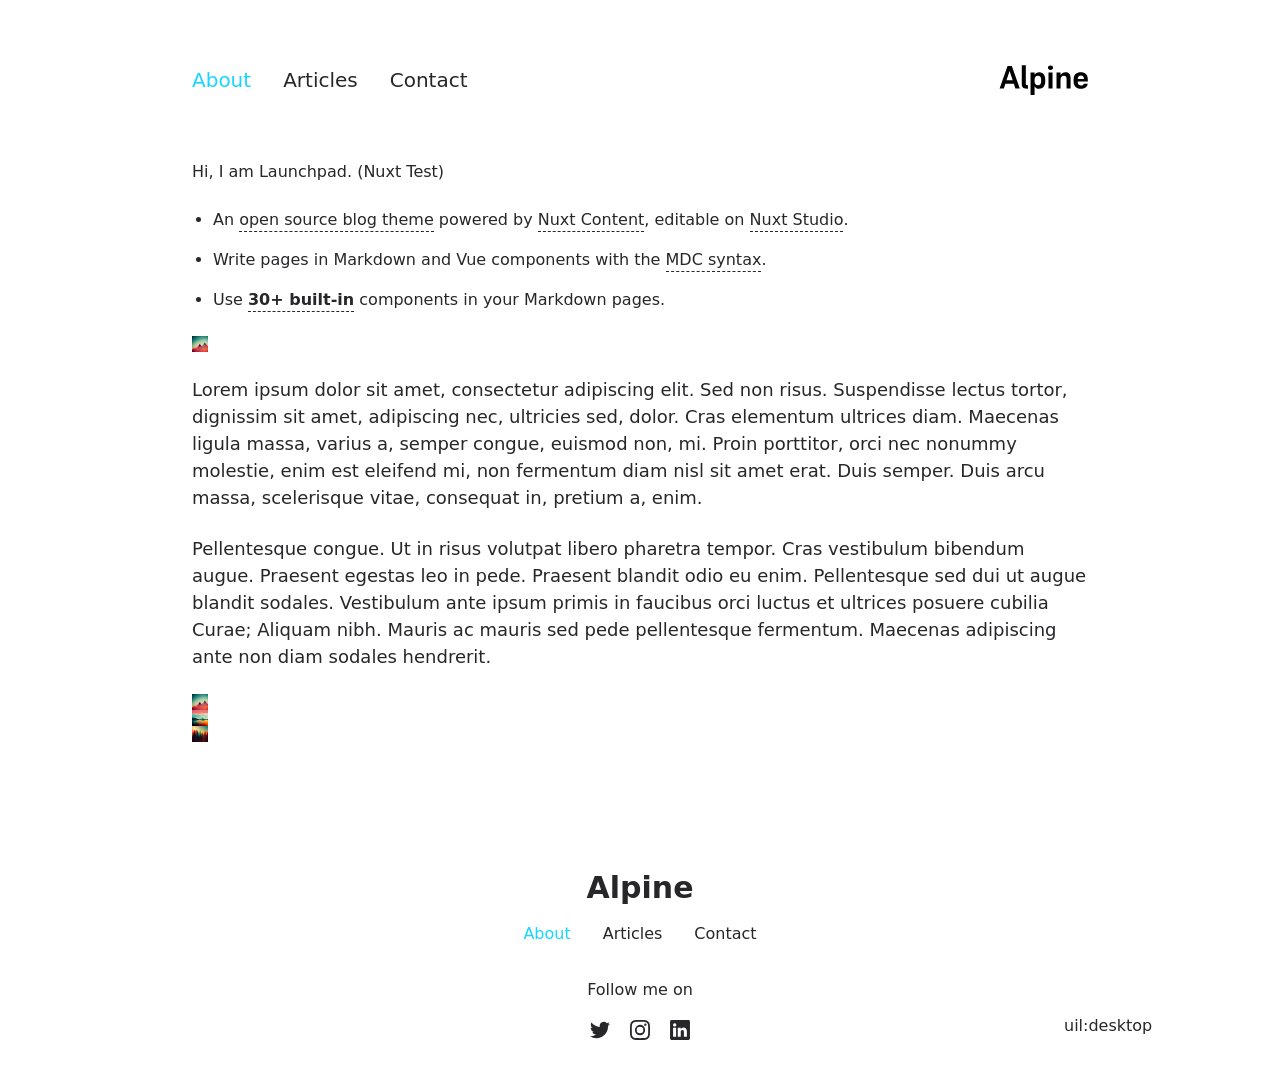
==== commit 98d27673: "Deploying to gh-pages from @ rdp-studio/blog-alpine@6edfdc9e9ebcd0624f4a425b5a55d5f25e245b19 🚀" ====
--- a/index.html
+++ b/index.html
@@ -1,16 +1,16 @@
 <!DOCTYPE html>
 <html lang="en">
 <head><meta charset="utf-8">
-<title>Alpine</title>
+<title>Launchpad</title>
 <meta name="viewport" content="width=device-width, initial-scale=1">
 <meta name="twitter:card" content="summary_large_image">
 <meta property="og:image" content="/social-card-preview.png">
 <meta property="og:image:width" content="400">
 <meta property="og:image:height" content="300">
 <meta property="og:image:alt" content="An image showcasing my project.">
-<meta property="og:title" content="Alpine">
-<meta name="description" content="An open source blog theme powered by Nuxt.">
-<meta property="og:description" content="An open source blog theme powered by Nuxt."><link rel="preload" as="fetch" crossorigin="anonymous" href="/_payload.json"><style id="pinceau-theme">@media { :root {--pinceau-mq: initial; --alpine-readableLine: 68ch;--alpine-backdrop-backgroundColor: #f4f4f5b3;--prose-code-inline-padding: 0.2rem 0.375rem 0.2rem 0.375rem;--prose-code-block-backdropFilter: contrast(1);--prose-code-block-border-style: solid;--prose-code-block-border-width: 1px;--prose-tbody-tr-borderBottom-style: dashed;--prose-tbody-tr-borderBottom-width: 1px;--prose-th-textAlign: inherit;--prose-thead-borderBottom-style: solid;--prose-thead-borderBottom-width: 1px;--prose-thead-border-style: solid;--prose-thead-border-width: 0px;--prose-table-textAlign: start;--prose-hr-width: 1px;--prose-hr-style: solid;--prose-li-listStylePosition: outside;--prose-ol-li-markerColor: currentColor;--prose-ol-paddingInlineStart: 21px;--prose-ol-listStyleType: decimal;--prose-ul-li-markerColor: currentColor;--prose-ul-paddingInlineStart: 21px;--prose-ul-listStyleType: disc;--prose-blockquote-border-style: solid;--prose-blockquote-border-width: 4px;--prose-blockquote-quotes: '201C' '201D' '2018' '2019';--prose-blockquote-paddingInlineStart: 24px;--prose-a-code-color-hover: currentColor;--prose-a-code-color-static: currentColor;--prose-a-hasCode-borderBottom: none;--prose-a-border-distance: 2px;--prose-a-border-color-hover: currentColor;--prose-a-border-color-static: currentColor;--prose-a-border-style-hover: solid;--prose-a-border-style-static: dashed;--prose-a-border-width: 1px;--prose-a-color-static: inherit;--prose-a-textDecoration: none;--prose-h6-margin: 3rem 0 2rem;--prose-h5-margin: 3rem 0 2rem;--prose-h4-margin: 3rem 0 2rem;--prose-h3-margin: 3rem 0 2rem;--prose-h2-margin: 3rem 0 2rem;--prose-h1-margin: 0 0 2rem;--prose-p-fontSize: 18px;--typography-lead-loose: 2;--typography-lead-relaxed: 1.625;--typography-lead-normal: 1.5;--typography-lead-snug: 1.375;--typography-lead-tight: 1.25;--typography-lead-none: 1;--typography-lead-10: 2.5rem;--typography-lead-9: 2.25rem;--typography-lead-8: 2rem;--typography-lead-7: 1.75rem;--typography-lead-6: 1.5rem;--typography-lead-5: 1.25rem;--typography-lead-4: 1rem;--typography-lead-3: .75rem;--typography-lead-2: .5rem;--typography-lead-1: .025rem;--typography-fontWeight-black: 900;--typography-fontWeight-extrabold: 800;--typography-fontWeight-bold: 700;--typography-fontWeight-semibold: 600;--typography-fontWeight-medium: 500;--typography-fontWeight-normal: 400;--typography-fontWeight-light: 300;--typography-fontWeight-extralight: 200;--typography-fontWeight-thin: 100;--typography-fontSize-9xl: 128px;--typography-fontSize-8xl: 96px;--typography-fontSize-7xl: 72px;--typography-fontSize-6xl: 60px;--typography-fontSize-5xl: 48px;--typography-fontSize-4xl: 36px;--typography-fontSize-3xl: 30px;--typography-fontSize-2xl: 24px;--typography-fontSize-xl: 20px;--typography-fontSize-lg: 18px;--typography-fontSize-base: 16px;--typography-fontSize-sm: 14px;--typography-fontSize-xs: 12px;--typography-letterSpacing-wide: 0.025em;--typography-letterSpacing-tight: -0.025em;--typography-verticalMargin-base: 24px;--typography-verticalMargin-sm: 16px;--elements-border-secondary-hover: [object Object];--elements-backdrop-background: #fffc;--elements-backdrop-filter: saturate(200%) blur(20px);--elements-container-maxWidth: 64rem;--lead-loose: 2;--lead-relaxed: 1.625;--lead-normal: 1.5;--lead-snug: 1.375;--lead-tight: 1.25;--lead-none: 1;--lead-10: 2.5rem;--lead-9: 2.25rem;--lead-8: 2rem;--lead-7: 1.75rem;--lead-6: 1.5rem;--lead-5: 1.25rem;--lead-4: 1rem;--lead-3: .75rem;--lead-2: .5rem;--lead-1: .025rem;--letterSpacing-widest: 0.1em;--letterSpacing-wider: 0.05em;--letterSpacing-wide: 0.025em;--letterSpacing-normal: 0em;--letterSpacing-tight: -0.025em;--letterSpacing-tighter: -0.05em;--fontSize-9xl: 8rem;--fontSize-8xl: 6rem;--fontSize-7xl: 4.5rem;--fontSize-6xl: 3.75rem;--fontSize-5xl: 3rem;--fontSize-4xl: 2.25rem;--fontSize-3xl: 1.875rem;--fontSize-2xl: 1.5rem;--fontSize-xl: 1.25rem;--fontSize-lg: 1.125rem;--fontSize-base: 1rem;--fontSize-sm: 0.875rem;--fontSize-xs: 0.75rem;--fontWeight-black: 900;--fontWeight-extrabold: 800;--fontWeight-bold: 700;--fontWeight-semibold: 600;--fontWeight-medium: 500;--fontWeight-normal: 400;--fontWeight-light: 300;--fontWeight-extralight: 200;--fontWeight-thin: 100;--font-mono: ui-monospace, SFMono-Regular, Menlo, Monaco, Consolas, Liberation Mono, Courier New, monospace;--font-serif: ui-serif, Georgia, Cambria, Times New Roman, Times, serif;--font-sans: ui-sans-serif, system-ui, -apple-system, BlinkMacSystemFont, Segoe UI, Roboto, Helvetica Neue, Arial, Noto Sans, sans-serif, Apple Color Emoji, Segoe UI Emoji, Segoe UI Symbol, Noto Color Emoji;--opacity-total: 1;--opacity-high: 0.8;--opacity-medium: 0.5;--opacity-soft: 0.3;--opacity-light: 0.15;--opacity-bright: 0.1;--opacity-noOpacity: 0;--borderWidth-lg: 3px;--borderWidth-md: 2px;--borderWidth-sm: 1px;--borderWidth-noBorder: 0;--space-rem-875: 0.875rem;--space-rem-625: 0.625rem;--space-rem-375: 0.375rem;--space-rem-125: 0.125rem;--space-px: 1px;--space-128: 32rem;--space-96: 24rem;--space-80: 20rem;--space-72: 18rem;--space-64: 16rem;--space-60: 15rem;--space-56: 14rem;--space-52: 13rem;--space-48: 12rem;--space-44: 11rem;--space-40: 10rem;--space-36: 9rem;--space-32: 8rem;--space-28: 7rem;--space-24: 6rem;--space-20: 5rem;--space-16: 4rem;--space-14: 3.5rem;--space-12: 3rem;--space-11: 2.75rem;--space-10: 2.5rem;--space-9: 2.25rem;--space-8: 2rem;--space-7: 1.75rem;--space-6: 1.5rem;--space-5: 1.25rem;--space-4: 1rem;--space-3: 0.75rem;--space-2: 0.5rem;--space-1: 0.25rem;--space-0: 0px;--size-full: 100%;--size-7xl: 80rem;--size-6xl: 72rem;--size-5xl: 64rem;--size-4xl: 56rem;--size-3xl: 48rem;--size-2xl: 42rem;--size-xl: 36rem;--size-lg: 32rem;--size-md: 28rem;--size-sm: 24rem;--size-xs: 20rem;--size-200: 200px;--size-104: 104px;--size-80: 80px;--size-64: 64px;--size-56: 56px;--size-48: 48px;--size-40: 40px;--size-32: 32px;--size-24: 24px;--size-20: 20px;--size-16: 16px;--size-12: 12px;--size-8: 8px;--size-6: 6px;--size-4: 4px;--size-2: 2px;--size-0: 0px;--radii-full: 9999px;--radii-3xl: 1.75rem;--radii-2xl: 1.5rem;--radii-xl: 1rem;--radii-lg: 0.75rem;--radii-md: 0.5rem;--radii-sm: 0.375rem;--radii-xs: 0.25rem;--radii-2xs: 0.125rem;--radii-none: 0px;--shadow-none: 0px 0px 0px 0px transparent;--shadow-lg: 0px 10px 15px -3px #000000, 0px 4px 6px -4px #000000;--shadow-md: 0px 4px 6px -1px #000000, 0px 2px 4px -2px #000000;--shadow-sm: 0px 1px 3px 0px #000000, 0px 1px 2px -1px #000000;--shadow-xs: 0px 1px 2px 0px #000000;--height-screen: 100vh;--width-screen: 100vw;--color-primary-900: #002e38;--color-primary-800: #005c70;--color-primary-700: #008aa9;--color-primary-600: #00b9e1;--color-primary-500: #1ad6ff;--color-primary-400: #40ddff;--color-primary-300: #66e4ff;--color-primary-200: #8deaff;--color-primary-100: #b3f1ff;--color-primary-50: #d9f8ff;--color-ruby-900: #380011;--color-ruby-800: #700021;--color-ruby-700: #a90032;--color-ruby-600: #e10043;--color-ruby-500: #ff1a5e;--color-ruby-400: #ff4079;--color-ruby-300: #ff6694;--color-ruby-200: #ff8dae;--color-ruby-100: #ffb3c9;--color-ruby-50: #ffd9e4;--color-pink-900: #380025;--color-pink-800: #70004b;--color-pink-700: #a90070;--color-pink-600: #e10095;--color-pink-500: #ff1ab2;--color-pink-400: #ff40bf;--color-pink-300: #ff66cc;--color-pink-200: #ff8dd8;--color-pink-100: #ffb3e5;--color-pink-50: #ffd9f2;--color-purple-900: #190038;--color-purple-800: #330070;--color-purple-700: #4c00a9;--color-purple-600: #6500e1;--color-purple-500: #811aff;--color-purple-400: #9640ff;--color-purple-300: #ab66ff;--color-purple-200: #c08dff;--color-purple-100: #d5b3ff;--color-purple-50: #ead9ff;--color-royalblue-900: #0b0531;--color-royalblue-800: #160a62;--color-royalblue-700: #211093;--color-royalblue-600: #2c15c4;--color-royalblue-500: #4127e8;--color-royalblue-400: #614bec;--color-royalblue-300: #806ff0;--color-royalblue-200: #a093f3;--color-royalblue-100: #c0b7f7;--color-royalblue-50: #dfdbfb;--color-indigoblue-900: #001238;--color-indigoblue-800: #002370;--color-indigoblue-700: #0035a9;--color-indigoblue-600: #0047e1;--color-indigoblue-500: #1a62ff;--color-indigoblue-400: #407cff;--color-indigoblue-300: #6696ff;--color-indigoblue-200: #8db0ff;--color-indigoblue-100: #b3cbff;--color-indigoblue-50: #d9e5ff;--color-blue-900: #002438;--color-blue-800: #004870;--color-blue-700: #006ca9;--color-blue-600: #0090e1;--color-blue-500: #1aadff;--color-blue-400: #40bbff;--color-blue-300: #66c8ff;--color-blue-200: #8dd6ff;--color-blue-100: #b3e4ff;--color-blue-50: #d9f1ff;--color-lightblue-900: #002e38;--color-lightblue-800: #005c70;--color-lightblue-700: #008aa9;--color-lightblue-600: #00b9e1;--color-lightblue-500: #1ad6ff;--color-lightblue-400: #40ddff;--color-lightblue-300: #66e4ff;--color-lightblue-200: #8deaff;--color-lightblue-100: #b3f1ff;--color-lightblue-50: #d9f8ff;--color-teal-900: #062a28;--color-teal-800: #0b544f;--color-teal-700: #117d77;--color-teal-600: #16a79e;--color-teal-500: #1cd1c6;--color-teal-400: #36e4da;--color-teal-300: #5fe9e1;--color-teal-200: #87efe9;--color-teal-100: #aff4f0;--color-teal-50: #d7faf8;--color-pear-900: #2a2b09;--color-pear-800: #545512;--color-pear-700: #7e801b;--color-pear-600: #a8aa24;--color-pear-500: #d0d32f;--color-pear-400: #d8da52;--color-pear-300: #e0e274;--color-pear-200: #e8e997;--color-pear-100: #eff0ba;--color-pear-50: #f7f8dc;--color-red-900: #380300;--color-red-800: #700700;--color-red-700: #a90a00;--color-red-600: #e10e00;--color-red-500: #ff281a;--color-red-400: #ff4c40;--color-red-300: #ff7066;--color-red-200: #ff948d;--color-red-100: #ffb7b3;--color-red-50: #ffdbd9;--color-orange-900: #381800;--color-orange-800: #702f00;--color-orange-700: #a94700;--color-orange-600: #e15e00;--color-orange-500: #ff7a1a;--color-orange-400: #ff9040;--color-orange-300: #ffa666;--color-orange-200: #ffbd8d;--color-orange-100: #ffd3b3;--color-orange-50: #ffe9d9;--color-yellow-900: #362b03;--color-yellow-800: #6d5605;--color-yellow-700: #a38108;--color-yellow-600: #daac0a;--color-yellow-500: #f5c828;--color-yellow-400: #f7d14c;--color-yellow-300: #f8da70;--color-yellow-200: #fae393;--color-yellow-100: #fcedb7;--color-yellow-50: #fdf6db;--color-green-900: #003f25;--color-green-800: #005e38;--color-green-700: #007e4a;--color-green-600: #009d5d;--color-green-500: #00bd6f;--color-green-400: #00dc82;--color-green-300: #30ffaa;--color-green-200: #83ffcc;--color-green-100: #acffdd;--color-green-50: #d6ffee;--color-gray-900: #18181B;--color-gray-800: #27272A;--color-gray-700: #3f3f46;--color-gray-600: #52525B;--color-gray-500: #71717A;--color-gray-400: #a1a1aa;--color-gray-300: #D4d4d8;--color-gray-200: #e4e4e7;--color-gray-100: #f4f4f5;--color-gray-50: #fafafa;--color-black: #0c0c0d;--color-white: #FFFFFF;--media-portrait: only screen and (orientation: portrait);--media-landscape: only screen and (orientation: landscape);--media-rm: (prefers-reduced-motion: reduce);--media-2xl: (min-width: 1536px);--media-xl: (min-width: 1280px);--media-lg: (min-width: 1024px);--media-md: (min-width: 768px);--media-sm: (min-width: 640px);--media-xs: (min-width: 475px);--alpine-body-color: var(--color-gray-800);--alpine-body-backgroundColor: var(--color-white);--prose-code-inline-fontWeight: var(--typography-fontWeight-normal);--prose-code-inline-fontSize: var(--typography-fontSize-sm);--prose-code-inline-borderRadius: var(--radii-xs);--prose-code-block-pre-padding: var(--typography-verticalMargin-sm);--prose-code-block-margin: var(--typography-verticalMargin-base) 0;--prose-code-block-fontSize: var(--typography-fontSize-sm);--prose-tbody-code-inline-fontSize: var(--typography-fontSize-sm);--prose-tbody-td-padding: var(--typography-verticalMargin-sm);--prose-th-fontWeight: var(--typography-fontWeight-semibold);--prose-th-padding: 0 var(--typography-verticalMargin-sm) var(--typography-verticalMargin-sm) var(--typography-verticalMargin-sm);--prose-table-lineHeight: var(--typography-lead-6);--prose-table-fontSize: var(--typography-fontSize-sm);--prose-table-margin: var(--typography-verticalMargin-base) 0;--prose-hr-margin: var(--typography-verticalMargin-base) 0;--prose-li-margin: var(--typography-verticalMargin-sm) 0;--prose-ol-margin: var(--typography-verticalMargin-base) 0;--prose-ul-margin: var(--typography-verticalMargin-base) 0;--prose-blockquote-margin: var(--typography-verticalMargin-base) 0;--prose-a-code-border-style: var(--prose-a-border-style-static);--prose-a-code-border-width: var(--prose-a-border-width);--prose-a-fontWeight: var(--typography-fontWeight-medium);--prose-img-margin: var(--typography-verticalMargin-base) 0;--prose-strong-fontWeight: var(--typography-fontWeight-semibold);--prose-h6-iconSize: var(--typography-fontSize-base);--prose-h6-fontWeight: var(--typography-fontWeight-semibold);--prose-h6-lineHeight: var(--typography-lead-normal);--prose-h6-fontSize: var(--typography-fontSize-lg);--prose-h5-iconSize: var(--typography-fontSize-lg);--prose-h5-fontWeight: var(--typography-fontWeight-semibold);--prose-h5-lineHeight: var(--typography-lead-snug);--prose-h5-fontSize: var(--typography-fontSize-xl);--prose-h4-iconSize: var(--typography-fontSize-lg);--prose-h4-letterSpacing: var(--typography-letterSpacing-tight);--prose-h4-fontWeight: var(--typography-fontWeight-semibold);--prose-h4-lineHeight: var(--typography-lead-snug);--prose-h4-fontSize: var(--typography-fontSize-2xl);--prose-h3-iconSize: var(--typography-fontSize-xl);--prose-h3-letterSpacing: var(--typography-letterSpacing-tight);--prose-h3-fontWeight: var(--typography-fontWeight-semibold);--prose-h3-lineHeight: var(--typography-lead-snug);--prose-h3-fontSize: var(--typography-fontSize-3xl);--prose-h2-iconSize: var(--typography-fontSize-2xl);--prose-h2-letterSpacing: var(--typography-letterSpacing-tight);--prose-h2-fontWeight: var(--typography-fontWeight-semibold);--prose-h2-lineHeight: var(--typography-lead-tight);--prose-h2-fontSize: var(--typography-fontSize-4xl);--prose-h1-iconSize: var(--typography-fontSize-3xl);--prose-h1-letterSpacing: var(--typography-letterSpacing-tight);--prose-h1-fontWeight: var(--typography-fontWeight-bold);--prose-h1-lineHeight: var(--typography-lead-tight);--prose-h1-fontSize: var(--typography-fontSize-5xl);--prose-p-br-margin: var(--typography-verticalMargin-base) 0 0 0;--prose-p-margin: var(--typography-verticalMargin-base) 0;--prose-p-lineHeight: var(--typography-lead-normal);--typography-color-primary-900: var(--color-primary-900);--typography-color-primary-800: var(--color-primary-800);--typography-color-primary-700: var(--color-primary-700);--typography-color-primary-600: var(--color-primary-600);--typography-color-primary-500: var(--color-primary-500);--typography-color-primary-400: var(--color-primary-400);--typography-color-primary-300: var(--color-primary-300);--typography-color-primary-200: var(--color-primary-200);--typography-color-primary-100: var(--color-primary-100);--typography-color-primary-50: var(--color-primary-50);--typography-font-code: var(--font-mono);--typography-font-body: var(--font-sans);--typography-font-display: var(--font-sans);--typography-body-backgroundColor: var(--color-white);--typography-body-color: var(--color-black);--elements-state-danger-borderColor-secondary: var(--color-red-200);--elements-state-danger-borderColor-primary: var(--color-red-100);--elements-state-danger-backgroundColor-secondary: var(--color-red-100);--elements-state-danger-backgroundColor-primary: var(--color-red-50);--elements-state-danger-color-secondary: var(--color-red-600);--elements-state-danger-color-primary: var(--color-red-500);--elements-state-warning-borderColor-secondary: var(--color-yellow-200);--elements-state-warning-borderColor-primary: var(--color-yellow-100);--elements-state-warning-backgroundColor-secondary: var(--color-yellow-100);--elements-state-warning-backgroundColor-primary: var(--color-yellow-50);--elements-state-warning-color-secondary: var(--color-yellow-700);--elements-state-warning-color-primary: var(--color-yellow-600);--elements-state-success-borderColor-secondary: var(--color-green-200);--elements-state-success-borderColor-primary: var(--color-green-100);--elements-state-success-backgroundColor-secondary: var(--color-green-100);--elements-state-success-backgroundColor-primary: var(--color-green-50);--elements-state-success-color-secondary: var(--color-green-600);--elements-state-success-color-primary: var(--color-green-500);--elements-state-info-borderColor-secondary: var(--color-blue-200);--elements-state-info-borderColor-primary: var(--color-blue-100);--elements-state-info-backgroundColor-secondary: var(--color-blue-100);--elements-state-info-backgroundColor-primary: var(--color-blue-50);--elements-state-info-color-secondary: var(--color-blue-600);--elements-state-info-color-primary: var(--color-blue-500);--elements-state-primary-borderColor-secondary: var(--color-primary-200);--elements-state-primary-borderColor-primary: var(--color-primary-100);--elements-state-primary-backgroundColor-secondary: var(--color-primary-100);--elements-state-primary-backgroundColor-primary: var(--color-primary-50);--elements-state-primary-color-secondary: var(--color-primary-700);--elements-state-primary-color-primary: var(--color-primary-600);--elements-surface-secondary-backgroundColor: var(--color-gray-200);--elements-surface-primary-backgroundColor: var(--color-gray-100);--elements-surface-background-base: var(--color-gray-100);--elements-border-secondary-static: var(--color-gray-200);--elements-border-primary-hover: var(--color-gray-200);--elements-border-primary-static: var(--color-gray-100);--elements-container-padding-md: var(--space-16);--elements-container-padding-sm: var(--space-12);--elements-container-padding-xs: var(--space-8);--elements-container-padding-mobile: var(--space-6);--elements-text-secondary-color-hover: var(--color-gray-700);--elements-text-secondary-color-static: var(--color-gray-500);--elements-text-primary-color-static: var(--color-gray-900);--text-6xl-lineHeight: var(--lead-none);--text-6xl-fontSize: var(--fontSize-6xl);--text-5xl-lineHeight: var(--lead-none);--text-5xl-fontSize: var(--fontSize-5xl);--text-4xl-lineHeight: var(--lead-10);--text-4xl-fontSize: var(--fontSize-4xl);--text-3xl-lineHeight: var(--lead-9);--text-3xl-fontSize: var(--fontSize-3xl);--text-2xl-lineHeight: var(--lead-8);--text-2xl-fontSize: var(--fontSize-2xl);--text-xl-lineHeight: var(--lead-7);--text-xl-fontSize: var(--fontSize-xl);--text-lg-lineHeight: var(--lead-7);--text-lg-fontSize: var(--fontSize-lg);--text-base-lineHeight: var(--lead-6);--text-base-fontSize: var(--fontSize-base);--text-sm-lineHeight: var(--lead-5);--text-sm-fontSize: var(--fontSize-sm);--text-xs-lineHeight: var(--lead-4);--text-xs-fontSize: var(--fontSize-xs);--shadow-2xl: 0px 25px 50px -12px var(--color-gray-900);--shadow-xl: 0px 20px 25px -5px var(--color-gray-400), 0px 8px 10px -6px #000000;--color-secondary-900: var(--color-gray-900);--color-secondary-800: var(--color-gray-800);--color-secondary-700: var(--color-gray-700);--color-secondary-600: var(--color-gray-600);--color-secondary-500: var(--color-gray-500);--color-secondary-400: var(--color-gray-400);--color-secondary-300: var(--color-gray-300);--color-secondary-200: var(--color-gray-200);--color-secondary-100: var(--color-gray-100);--color-secondary-50: var(--color-gray-50);--prose-a-code-background-hover: var(--typography-color-primary-50);--prose-a-code-border-color-hover: var(--typography-color-primary-500);--prose-a-color-hover: var(--typography-color-primary-500);--typography-color-secondary-900: var(--color-secondary-900);--typography-color-secondary-800: var(--color-secondary-800);--typography-color-secondary-700: var(--color-secondary-700);--typography-color-secondary-600: var(--color-secondary-600);--typography-color-secondary-500: var(--color-secondary-500);--typography-color-secondary-400: var(--color-secondary-400);--typography-color-secondary-300: var(--color-secondary-300);--typography-color-secondary-200: var(--color-secondary-200);--typography-color-secondary-100: var(--color-secondary-100);--typography-color-secondary-50: var(--color-secondary-50);--prose-code-inline-backgroundColor: var(--typography-color-secondary-100);--prose-code-inline-color: var(--typography-color-secondary-700);--prose-code-block-backgroundColor: var(--typography-color-secondary-100);--prose-code-block-color: var(--typography-color-secondary-700);--prose-code-block-border-color: var(--typography-color-secondary-200);--prose-tbody-tr-borderBottom-color: var(--typography-color-secondary-200);--prose-th-color: var(--typography-color-secondary-600);--prose-thead-borderBottom-color: var(--typography-color-secondary-200);--prose-thead-border-color: var(--typography-color-secondary-300);--prose-hr-color: var(--typography-color-secondary-200);--prose-blockquote-border-color: var(--typography-color-secondary-200);--prose-blockquote-color: var(--typography-color-secondary-500);--prose-a-code-border-color-static: var(--typography-color-secondary-400); } }@media { :root.dark {--pinceau-mq: dark; --alpine-backdrop-backgroundColor: #18181bb3;--prose-code-block-backdropFilter: contrast(1);--prose-ol-li-markerColor: currentColor;--prose-ul-li-markerColor: currentColor;--prose-a-code-color-hover: currentColor;--prose-a-code-color-static: currentColor;--prose-a-border-color-hover: currentColor;--prose-a-border-color-static: currentColor;--prose-a-color-static: inherit;--elements-backdrop-background: #0c0d0ccc;--alpine-body-color: var(--color-gray-200);--alpine-body-backgroundColor: var(--color-black);--typography-body-backgroundColor: var(--color-black);--typography-body-color: var(--color-white);--elements-state-danger-borderColor-secondary: var(--color-red-700);--elements-state-danger-borderColor-primary: var(--color-red-800);--elements-state-danger-backgroundColor-secondary: var(--color-red-800);--elements-state-danger-backgroundColor-primary: var(--color-red-900);--elements-state-danger-color-secondary: var(--color-red-200);--elements-state-danger-color-primary: var(--color-red-300);--elements-state-warning-borderColor-secondary: var(--color-yellow-700);--elements-state-warning-borderColor-primary: var(--color-yellow-800);--elements-state-warning-backgroundColor-secondary: var(--color-yellow-800);--elements-state-warning-backgroundColor-primary: var(--color-yellow-900);--elements-state-warning-color-secondary: var(--color-yellow-200);--elements-state-warning-color-primary: var(--color-yellow-400);--elements-state-success-borderColor-secondary: var(--color-green-700);--elements-state-success-borderColor-primary: var(--color-green-800);--elements-state-success-backgroundColor-secondary: var(--color-green-800);--elements-state-success-backgroundColor-primary: var(--color-green-900);--elements-state-success-color-secondary: var(--color-green-200);--elements-state-success-color-primary: var(--color-green-400);--elements-state-info-borderColor-secondary: var(--color-blue-700);--elements-state-info-borderColor-primary: var(--color-blue-800);--elements-state-info-backgroundColor-secondary: var(--color-blue-800);--elements-state-info-backgroundColor-primary: var(--color-blue-900);--elements-state-info-color-secondary: var(--color-blue-200);--elements-state-info-color-primary: var(--color-blue-400);--elements-state-primary-borderColor-secondary: var(--color-primary-700);--elements-state-primary-borderColor-primary: var(--color-primary-800);--elements-state-primary-backgroundColor-secondary: var(--color-primary-800);--elements-state-primary-backgroundColor-primary: var(--color-primary-900);--elements-state-primary-color-secondary: var(--color-primary-200);--elements-state-primary-color-primary: var(--color-primary-400);--elements-surface-secondary-backgroundColor: var(--color-gray-800);--elements-surface-primary-backgroundColor: var(--color-gray-900);--elements-surface-background-base: var(--color-gray-900);--elements-border-secondary-static: var(--color-gray-800);--elements-border-primary-hover: var(--color-gray-800);--elements-border-primary-static: var(--color-gray-900);--elements-text-secondary-color-hover: var(--color-gray-200);--elements-text-secondary-color-static: var(--color-gray-400);--elements-text-primary-color-static: var(--color-gray-50);--prose-a-code-background-hover: var(--typography-color-primary-900);--prose-a-code-border-color-hover: var(--typography-color-primary-600);--prose-a-color-hover: var(--typography-color-primary-400);--prose-code-inline-backgroundColor: var(--typography-color-secondary-800);--prose-code-inline-color: var(--typography-color-secondary-200);--prose-code-block-backgroundColor: var(--typography-color-secondary-900);--prose-code-block-color: var(--typography-color-secondary-200);--prose-code-block-border-color: var(--typography-color-secondary-800);--prose-tbody-tr-borderBottom-color: var(--typography-color-secondary-800);--prose-th-color: var(--typography-color-secondary-400);--prose-thead-borderBottom-color: var(--typography-color-secondary-800);--prose-thead-border-color: var(--typography-color-secondary-600);--prose-hr-color: var(--typography-color-secondary-800);--prose-blockquote-border-color: var(--typography-color-secondary-700);--prose-blockquote-color: var(--typography-color-secondary-400);--prose-a-code-border-color-static: var(--typography-color-secondary-600); } }</style><style id="pinceau-runtime-hydratable">@media{.phy[--]{--puid:V4aLRh-v;}.pv-Kdx3G8{max-width:var(--elements-container-maxWidth);padding-left:var(--elements-container-padding-mobile);padding-right:var(--elements-container-padding-mobile);}@media (min-width: 475px){.pv-Kdx3G8{padding-left:var(--elements-container-padding-xs);padding-right:var(--elements-container-padding-xs);}}@media (min-width: 640px){.pv-Kdx3G8{padding-left:var(--elements-container-padding-sm);padding-right:var(--elements-container-padding-sm);}}@media (min-width: 768px){.pv-Kdx3G8{padding-left:var(--elements-container-padding-md);padding-right:var(--elements-container-padding-md);}}} @media{.phy[--]{--puid:DSaZVW-c;}.pc-DSaZVW[data-v-44329c9f]{---6-li-cols:2;}} </style><link rel="modulepreload" as="script" crossorigin href="/_nuxt/entry.f76575ab.js"><link rel="preload" as="style" href="/_nuxt/entry.2b709d1c.css"><link rel="modulepreload" as="script" crossorigin href="/_nuxt/NuxtImg.4b76a108.js"><link rel="modulepreload" as="script" crossorigin href="/_nuxt/document-driven.6a9a8f8b.js"><link rel="modulepreload" as="script" crossorigin href="/_nuxt/DocumentDrivenEmpty.34f3c934.js"><link rel="modulepreload" as="script" crossorigin href="/_nuxt/ContentRenderer.9e665cf9.js"><link rel="modulepreload" as="script" crossorigin href="/_nuxt/ContentRendererMarkdown.a28a7db5.js"><link rel="modulepreload" as="script" crossorigin href="/_nuxt/DocumentDrivenNotFound.92ed6fcb.js"><link rel="preload" as="style" href="/_nuxt/DocumentDrivenNotFound.aa939160.css"><link rel="modulepreload" as="script" crossorigin href="/_nuxt/default.dd437ba3.js"><link rel="modulepreload" as="script" crossorigin href="/_nuxt/Hero.8bbbb8d7.js"><link rel="preload" as="style" href="/_nuxt/Hero.40fe82b2.css"><link rel="modulepreload" as="script" crossorigin href="/_nuxt/ContentSlot.79e229dd.js"><link rel="modulepreload" as="script" crossorigin href="/_nuxt/ProseUl.80e5421e.js"><link rel="preload" as="style" href="/_nuxt/ProseUl.0edd7272.css"><link rel="modulepreload" as="script" crossorigin href="/_nuxt/ProseLi.fc54eff0.js"><link rel="preload" as="style" href="/_nuxt/ProseLi.a0b5f8a8.css"><link rel="modulepreload" as="script" crossorigin href="/_nuxt/ProseA.cb97395a.js"><link rel="preload" as="style" href="/_nuxt/ProseA.baee409d.css"><link rel="modulepreload" as="script" crossorigin href="/_nuxt/ProseStrong.528a3ef9.js"><link rel="preload" as="style" href="/_nuxt/ProseStrong.b01d4b3b.css"><link rel="modulepreload" as="script" crossorigin href="/_nuxt/ProseP.046f8611.js"><link rel="preload" as="style" href="/_nuxt/ProseP.b99f89cd.css"><link rel="modulepreload" as="script" crossorigin href="/_nuxt/Gallery.765694c3.js"><link rel="preload" as="style" href="/_nuxt/Gallery.c50df0ef.css"><link rel="prefetch" as="style" href="/_nuxt/article.06aa1a19.css"><link rel="prefetch" as="script" crossorigin href="/_nuxt/article.3b5bf884.js"><link rel="prefetch" as="script" crossorigin href="/_nuxt/date.824a539b.js"><link rel="prefetch" as="script" crossorigin href="/_nuxt/page.34165cf2.js"><link rel="prefetch" as="script" crossorigin href="/_nuxt/client-db.82d7d7b0.js"><link rel="prefetch" as="script" crossorigin href="/_nuxt/debug.93749009.js"><link rel="prefetch" as="style" href="/_nuxt/useStudio.a92b5f33.css"><link rel="prefetch" as="script" crossorigin href="/_nuxt/useStudio.ce7fa6f5.js"><link rel="prefetch" as="script" crossorigin href="/_nuxt/asyncData.96655ed8.js"><link rel="prefetch" as="style" href="/_nuxt/error-404.7910d5ca.css"><link rel="prefetch" as="script" crossorigin href="/_nuxt/error-404.83414119.js"><link rel="prefetch" as="style" href="/_nuxt/error-500.1db01289.css"><link rel="prefetch" as="script" crossorigin href="/_nuxt/error-500.6b48abf7.js"><link rel="stylesheet" href="/_nuxt/entry.2b709d1c.css"><link rel="stylesheet" href="/_nuxt/DocumentDrivenNotFound.aa939160.css"><link rel="stylesheet" href="/_nuxt/Hero.40fe82b2.css"><link rel="stylesheet" href="/_nuxt/ProseUl.0edd7272.css"><link rel="stylesheet" href="/_nuxt/ProseLi.a0b5f8a8.css"><link rel="stylesheet" href="/_nuxt/ProseA.baee409d.css"><link rel="stylesheet" href="/_nuxt/ProseStrong.b01d4b3b.css"><link rel="stylesheet" href="/_nuxt/ProseP.b99f89cd.css"><link rel="stylesheet" href="/_nuxt/Gallery.c50df0ef.css"><script>"use strict";(()=>{const a=window,e=document.documentElement,m=["dark","light"],c=window.localStorage.getItem("nuxt-color-mode")||"system";let n=c==="system"?f():c;const l=e.getAttribute("data-color-mode-forced");l&&(n=l),i(n),a["__NUXT_COLOR_MODE__"]={preference:c,value:n,getColorScheme:f,addColorScheme:i,removeColorScheme:d};function i(o){const t=""+o+"",s="";e.classList?e.classList.add(t):e.className+=" "+t,s&&e.setAttribute("data-"+s,o)}function d(o){const t=""+o+"",s="";e.classList?e.classList.remove(t):e.className=e.className.replace(new RegExp(t,"g"),""),s&&e.removeAttribute("data-"+s)}function r(o){return a.matchMedia("(prefers-color-scheme"+o+")")}function f(){if(a.matchMedia&&r("").media!=="not all"){for(const o of m)if(r(":"+o).matches)return o}return"light"}})();
+<meta property="og:title" content="Launchpad">
+<meta name="description" content="Nuxt Test">
+<meta property="og:description" content="Nuxt Test"><link rel="preload" as="fetch" crossorigin="anonymous" href="/_payload.json"><style id="pinceau-theme">@media { :root {--pinceau-mq: initial; --alpine-readableLine: 68ch;--alpine-backdrop-backgroundColor: #f4f4f5b3;--prose-code-inline-padding: 0.2rem 0.375rem 0.2rem 0.375rem;--prose-code-block-backdropFilter: contrast(1);--prose-code-block-border-style: solid;--prose-code-block-border-width: 1px;--prose-tbody-tr-borderBottom-style: dashed;--prose-tbody-tr-borderBottom-width: 1px;--prose-th-textAlign: inherit;--prose-thead-borderBottom-style: solid;--prose-thead-borderBottom-width: 1px;--prose-thead-border-style: solid;--prose-thead-border-width: 0px;--prose-table-textAlign: start;--prose-hr-width: 1px;--prose-hr-style: solid;--prose-li-listStylePosition: outside;--prose-ol-li-markerColor: currentColor;--prose-ol-paddingInlineStart: 21px;--prose-ol-listStyleType: decimal;--prose-ul-li-markerColor: currentColor;--prose-ul-paddingInlineStart: 21px;--prose-ul-listStyleType: disc;--prose-blockquote-border-style: solid;--prose-blockquote-border-width: 4px;--prose-blockquote-quotes: '201C' '201D' '2018' '2019';--prose-blockquote-paddingInlineStart: 24px;--prose-a-code-color-hover: currentColor;--prose-a-code-color-static: currentColor;--prose-a-hasCode-borderBottom: none;--prose-a-border-distance: 2px;--prose-a-border-color-hover: currentColor;--prose-a-border-color-static: currentColor;--prose-a-border-style-hover: solid;--prose-a-border-style-static: dashed;--prose-a-border-width: 1px;--prose-a-color-static: inherit;--prose-a-textDecoration: none;--prose-h6-margin: 3rem 0 2rem;--prose-h5-margin: 3rem 0 2rem;--prose-h4-margin: 3rem 0 2rem;--prose-h3-margin: 3rem 0 2rem;--prose-h2-margin: 3rem 0 2rem;--prose-h1-margin: 0 0 2rem;--prose-p-fontSize: 18px;--typography-lead-loose: 2;--typography-lead-relaxed: 1.625;--typography-lead-normal: 1.5;--typography-lead-snug: 1.375;--typography-lead-tight: 1.25;--typography-lead-none: 1;--typography-lead-10: 2.5rem;--typography-lead-9: 2.25rem;--typography-lead-8: 2rem;--typography-lead-7: 1.75rem;--typography-lead-6: 1.5rem;--typography-lead-5: 1.25rem;--typography-lead-4: 1rem;--typography-lead-3: .75rem;--typography-lead-2: .5rem;--typography-lead-1: .025rem;--typography-fontWeight-black: 900;--typography-fontWeight-extrabold: 800;--typography-fontWeight-bold: 700;--typography-fontWeight-semibold: 600;--typography-fontWeight-medium: 500;--typography-fontWeight-normal: 400;--typography-fontWeight-light: 300;--typography-fontWeight-extralight: 200;--typography-fontWeight-thin: 100;--typography-fontSize-9xl: 128px;--typography-fontSize-8xl: 96px;--typography-fontSize-7xl: 72px;--typography-fontSize-6xl: 60px;--typography-fontSize-5xl: 48px;--typography-fontSize-4xl: 36px;--typography-fontSize-3xl: 30px;--typography-fontSize-2xl: 24px;--typography-fontSize-xl: 20px;--typography-fontSize-lg: 18px;--typography-fontSize-base: 16px;--typography-fontSize-sm: 14px;--typography-fontSize-xs: 12px;--typography-letterSpacing-wide: 0.025em;--typography-letterSpacing-tight: -0.025em;--typography-verticalMargin-base: 24px;--typography-verticalMargin-sm: 16px;--elements-border-secondary-hover: [object Object];--elements-backdrop-background: #fffc;--elements-backdrop-filter: saturate(200%) blur(20px);--elements-container-maxWidth: 64rem;--lead-loose: 2;--lead-relaxed: 1.625;--lead-normal: 1.5;--lead-snug: 1.375;--lead-tight: 1.25;--lead-none: 1;--lead-10: 2.5rem;--lead-9: 2.25rem;--lead-8: 2rem;--lead-7: 1.75rem;--lead-6: 1.5rem;--lead-5: 1.25rem;--lead-4: 1rem;--lead-3: .75rem;--lead-2: .5rem;--lead-1: .025rem;--letterSpacing-widest: 0.1em;--letterSpacing-wider: 0.05em;--letterSpacing-wide: 0.025em;--letterSpacing-normal: 0em;--letterSpacing-tight: -0.025em;--letterSpacing-tighter: -0.05em;--fontSize-9xl: 8rem;--fontSize-8xl: 6rem;--fontSize-7xl: 4.5rem;--fontSize-6xl: 3.75rem;--fontSize-5xl: 3rem;--fontSize-4xl: 2.25rem;--fontSize-3xl: 1.875rem;--fontSize-2xl: 1.5rem;--fontSize-xl: 1.25rem;--fontSize-lg: 1.125rem;--fontSize-base: 1rem;--fontSize-sm: 0.875rem;--fontSize-xs: 0.75rem;--fontWeight-black: 900;--fontWeight-extrabold: 800;--fontWeight-bold: 700;--fontWeight-semibold: 600;--fontWeight-medium: 500;--fontWeight-normal: 400;--fontWeight-light: 300;--fontWeight-extralight: 200;--fontWeight-thin: 100;--font-mono: ui-monospace, SFMono-Regular, Menlo, Monaco, Consolas, Liberation Mono, Courier New, monospace;--font-serif: ui-serif, Georgia, Cambria, Times New Roman, Times, serif;--font-sans: ui-sans-serif, system-ui, -apple-system, BlinkMacSystemFont, Segoe UI, Roboto, Helvetica Neue, Arial, Noto Sans, sans-serif, Apple Color Emoji, Segoe UI Emoji, Segoe UI Symbol, Noto Color Emoji;--opacity-total: 1;--opacity-high: 0.8;--opacity-medium: 0.5;--opacity-soft: 0.3;--opacity-light: 0.15;--opacity-bright: 0.1;--opacity-noOpacity: 0;--borderWidth-lg: 3px;--borderWidth-md: 2px;--borderWidth-sm: 1px;--borderWidth-noBorder: 0;--space-rem-875: 0.875rem;--space-rem-625: 0.625rem;--space-rem-375: 0.375rem;--space-rem-125: 0.125rem;--space-px: 1px;--space-128: 32rem;--space-96: 24rem;--space-80: 20rem;--space-72: 18rem;--space-64: 16rem;--space-60: 15rem;--space-56: 14rem;--space-52: 13rem;--space-48: 12rem;--space-44: 11rem;--space-40: 10rem;--space-36: 9rem;--space-32: 8rem;--space-28: 7rem;--space-24: 6rem;--space-20: 5rem;--space-16: 4rem;--space-14: 3.5rem;--space-12: 3rem;--space-11: 2.75rem;--space-10: 2.5rem;--space-9: 2.25rem;--space-8: 2rem;--space-7: 1.75rem;--space-6: 1.5rem;--space-5: 1.25rem;--space-4: 1rem;--space-3: 0.75rem;--space-2: 0.5rem;--space-1: 0.25rem;--space-0: 0px;--size-full: 100%;--size-7xl: 80rem;--size-6xl: 72rem;--size-5xl: 64rem;--size-4xl: 56rem;--size-3xl: 48rem;--size-2xl: 42rem;--size-xl: 36rem;--size-lg: 32rem;--size-md: 28rem;--size-sm: 24rem;--size-xs: 20rem;--size-200: 200px;--size-104: 104px;--size-80: 80px;--size-64: 64px;--size-56: 56px;--size-48: 48px;--size-40: 40px;--size-32: 32px;--size-24: 24px;--size-20: 20px;--size-16: 16px;--size-12: 12px;--size-8: 8px;--size-6: 6px;--size-4: 4px;--size-2: 2px;--size-0: 0px;--radii-full: 9999px;--radii-3xl: 1.75rem;--radii-2xl: 1.5rem;--radii-xl: 1rem;--radii-lg: 0.75rem;--radii-md: 0.5rem;--radii-sm: 0.375rem;--radii-xs: 0.25rem;--radii-2xs: 0.125rem;--radii-none: 0px;--shadow-none: 0px 0px 0px 0px transparent;--shadow-lg: 0px 10px 15px -3px #000000, 0px 4px 6px -4px #000000;--shadow-md: 0px 4px 6px -1px #000000, 0px 2px 4px -2px #000000;--shadow-sm: 0px 1px 3px 0px #000000, 0px 1px 2px -1px #000000;--shadow-xs: 0px 1px 2px 0px #000000;--height-screen: 100vh;--width-screen: 100vw;--color-primary-900: #002e38;--color-primary-800: #005c70;--color-primary-700: #008aa9;--color-primary-600: #00b9e1;--color-primary-500: #1ad6ff;--color-primary-400: #40ddff;--color-primary-300: #66e4ff;--color-primary-200: #8deaff;--color-primary-100: #b3f1ff;--color-primary-50: #d9f8ff;--color-ruby-900: #380011;--color-ruby-800: #700021;--color-ruby-700: #a90032;--color-ruby-600: #e10043;--color-ruby-500: #ff1a5e;--color-ruby-400: #ff4079;--color-ruby-300: #ff6694;--color-ruby-200: #ff8dae;--color-ruby-100: #ffb3c9;--color-ruby-50: #ffd9e4;--color-pink-900: #380025;--color-pink-800: #70004b;--color-pink-700: #a90070;--color-pink-600: #e10095;--color-pink-500: #ff1ab2;--color-pink-400: #ff40bf;--color-pink-300: #ff66cc;--color-pink-200: #ff8dd8;--color-pink-100: #ffb3e5;--color-pink-50: #ffd9f2;--color-purple-900: #190038;--color-purple-800: #330070;--color-purple-700: #4c00a9;--color-purple-600: #6500e1;--color-purple-500: #811aff;--color-purple-400: #9640ff;--color-purple-300: #ab66ff;--color-purple-200: #c08dff;--color-purple-100: #d5b3ff;--color-purple-50: #ead9ff;--color-royalblue-900: #0b0531;--color-royalblue-800: #160a62;--color-royalblue-700: #211093;--color-royalblue-600: #2c15c4;--color-royalblue-500: #4127e8;--color-royalblue-400: #614bec;--color-royalblue-300: #806ff0;--color-royalblue-200: #a093f3;--color-royalblue-100: #c0b7f7;--color-royalblue-50: #dfdbfb;--color-indigoblue-900: #001238;--color-indigoblue-800: #002370;--color-indigoblue-700: #0035a9;--color-indigoblue-600: #0047e1;--color-indigoblue-500: #1a62ff;--color-indigoblue-400: #407cff;--color-indigoblue-300: #6696ff;--color-indigoblue-200: #8db0ff;--color-indigoblue-100: #b3cbff;--color-indigoblue-50: #d9e5ff;--color-blue-900: #002438;--color-blue-800: #004870;--color-blue-700: #006ca9;--color-blue-600: #0090e1;--color-blue-500: #1aadff;--color-blue-400: #40bbff;--color-blue-300: #66c8ff;--color-blue-200: #8dd6ff;--color-blue-100: #b3e4ff;--color-blue-50: #d9f1ff;--color-lightblue-900: #002e38;--color-lightblue-800: #005c70;--color-lightblue-700: #008aa9;--color-lightblue-600: #00b9e1;--color-lightblue-500: #1ad6ff;--color-lightblue-400: #40ddff;--color-lightblue-300: #66e4ff;--color-lightblue-200: #8deaff;--color-lightblue-100: #b3f1ff;--color-lightblue-50: #d9f8ff;--color-teal-900: #062a28;--color-teal-800: #0b544f;--color-teal-700: #117d77;--color-teal-600: #16a79e;--color-teal-500: #1cd1c6;--color-teal-400: #36e4da;--color-teal-300: #5fe9e1;--color-teal-200: #87efe9;--color-teal-100: #aff4f0;--color-teal-50: #d7faf8;--color-pear-900: #2a2b09;--color-pear-800: #545512;--color-pear-700: #7e801b;--color-pear-600: #a8aa24;--color-pear-500: #d0d32f;--color-pear-400: #d8da52;--color-pear-300: #e0e274;--color-pear-200: #e8e997;--color-pear-100: #eff0ba;--color-pear-50: #f7f8dc;--color-red-900: #380300;--color-red-800: #700700;--color-red-700: #a90a00;--color-red-600: #e10e00;--color-red-500: #ff281a;--color-red-400: #ff4c40;--color-red-300: #ff7066;--color-red-200: #ff948d;--color-red-100: #ffb7b3;--color-red-50: #ffdbd9;--color-orange-900: #381800;--color-orange-800: #702f00;--color-orange-700: #a94700;--color-orange-600: #e15e00;--color-orange-500: #ff7a1a;--color-orange-400: #ff9040;--color-orange-300: #ffa666;--color-orange-200: #ffbd8d;--color-orange-100: #ffd3b3;--color-orange-50: #ffe9d9;--color-yellow-900: #362b03;--color-yellow-800: #6d5605;--color-yellow-700: #a38108;--color-yellow-600: #daac0a;--color-yellow-500: #f5c828;--color-yellow-400: #f7d14c;--color-yellow-300: #f8da70;--color-yellow-200: #fae393;--color-yellow-100: #fcedb7;--color-yellow-50: #fdf6db;--color-green-900: #003f25;--color-green-800: #005e38;--color-green-700: #007e4a;--color-green-600: #009d5d;--color-green-500: #00bd6f;--color-green-400: #00dc82;--color-green-300: #30ffaa;--color-green-200: #83ffcc;--color-green-100: #acffdd;--color-green-50: #d6ffee;--color-gray-900: #18181B;--color-gray-800: #27272A;--color-gray-700: #3f3f46;--color-gray-600: #52525B;--color-gray-500: #71717A;--color-gray-400: #a1a1aa;--color-gray-300: #D4d4d8;--color-gray-200: #e4e4e7;--color-gray-100: #f4f4f5;--color-gray-50: #fafafa;--color-black: #0c0c0d;--color-white: #FFFFFF;--media-portrait: only screen and (orientation: portrait);--media-landscape: only screen and (orientation: landscape);--media-rm: (prefers-reduced-motion: reduce);--media-2xl: (min-width: 1536px);--media-xl: (min-width: 1280px);--media-lg: (min-width: 1024px);--media-md: (min-width: 768px);--media-sm: (min-width: 640px);--media-xs: (min-width: 475px);--alpine-body-color: var(--color-gray-800);--alpine-body-backgroundColor: var(--color-white);--prose-code-inline-fontWeight: var(--typography-fontWeight-normal);--prose-code-inline-fontSize: var(--typography-fontSize-sm);--prose-code-inline-borderRadius: var(--radii-xs);--prose-code-block-pre-padding: var(--typography-verticalMargin-sm);--prose-code-block-margin: var(--typography-verticalMargin-base) 0;--prose-code-block-fontSize: var(--typography-fontSize-sm);--prose-tbody-code-inline-fontSize: var(--typography-fontSize-sm);--prose-tbody-td-padding: var(--typography-verticalMargin-sm);--prose-th-fontWeight: var(--typography-fontWeight-semibold);--prose-th-padding: 0 var(--typography-verticalMargin-sm) var(--typography-verticalMargin-sm) var(--typography-verticalMargin-sm);--prose-table-lineHeight: var(--typography-lead-6);--prose-table-fontSize: var(--typography-fontSize-sm);--prose-table-margin: var(--typography-verticalMargin-base) 0;--prose-hr-margin: var(--typography-verticalMargin-base) 0;--prose-li-margin: var(--typography-verticalMargin-sm) 0;--prose-ol-margin: var(--typography-verticalMargin-base) 0;--prose-ul-margin: var(--typography-verticalMargin-base) 0;--prose-blockquote-margin: var(--typography-verticalMargin-base) 0;--prose-a-code-border-style: var(--prose-a-border-style-static);--prose-a-code-border-width: var(--prose-a-border-width);--prose-a-fontWeight: var(--typography-fontWeight-medium);--prose-img-margin: var(--typography-verticalMargin-base) 0;--prose-strong-fontWeight: var(--typography-fontWeight-semibold);--prose-h6-iconSize: var(--typography-fontSize-base);--prose-h6-fontWeight: var(--typography-fontWeight-semibold);--prose-h6-lineHeight: var(--typography-lead-normal);--prose-h6-fontSize: var(--typography-fontSize-lg);--prose-h5-iconSize: var(--typography-fontSize-lg);--prose-h5-fontWeight: var(--typography-fontWeight-semibold);--prose-h5-lineHeight: var(--typography-lead-snug);--prose-h5-fontSize: var(--typography-fontSize-xl);--prose-h4-iconSize: var(--typography-fontSize-lg);--prose-h4-letterSpacing: var(--typography-letterSpacing-tight);--prose-h4-fontWeight: var(--typography-fontWeight-semibold);--prose-h4-lineHeight: var(--typography-lead-snug);--prose-h4-fontSize: var(--typography-fontSize-2xl);--prose-h3-iconSize: var(--typography-fontSize-xl);--prose-h3-letterSpacing: var(--typography-letterSpacing-tight);--prose-h3-fontWeight: var(--typography-fontWeight-semibold);--prose-h3-lineHeight: var(--typography-lead-snug);--prose-h3-fontSize: var(--typography-fontSize-3xl);--prose-h2-iconSize: var(--typography-fontSize-2xl);--prose-h2-letterSpacing: var(--typography-letterSpacing-tight);--prose-h2-fontWeight: var(--typography-fontWeight-semibold);--prose-h2-lineHeight: var(--typography-lead-tight);--prose-h2-fontSize: var(--typography-fontSize-4xl);--prose-h1-iconSize: var(--typography-fontSize-3xl);--prose-h1-letterSpacing: var(--typography-letterSpacing-tight);--prose-h1-fontWeight: var(--typography-fontWeight-bold);--prose-h1-lineHeight: var(--typography-lead-tight);--prose-h1-fontSize: var(--typography-fontSize-5xl);--prose-p-br-margin: var(--typography-verticalMargin-base) 0 0 0;--prose-p-margin: var(--typography-verticalMargin-base) 0;--prose-p-lineHeight: var(--typography-lead-normal);--typography-color-primary-900: var(--color-primary-900);--typography-color-primary-800: var(--color-primary-800);--typography-color-primary-700: var(--color-primary-700);--typography-color-primary-600: var(--color-primary-600);--typography-color-primary-500: var(--color-primary-500);--typography-color-primary-400: var(--color-primary-400);--typography-color-primary-300: var(--color-primary-300);--typography-color-primary-200: var(--color-primary-200);--typography-color-primary-100: var(--color-primary-100);--typography-color-primary-50: var(--color-primary-50);--typography-font-code: var(--font-mono);--typography-font-body: var(--font-sans);--typography-font-display: var(--font-sans);--typography-body-backgroundColor: var(--color-white);--typography-body-color: var(--color-black);--elements-state-danger-borderColor-secondary: var(--color-red-200);--elements-state-danger-borderColor-primary: var(--color-red-100);--elements-state-danger-backgroundColor-secondary: var(--color-red-100);--elements-state-danger-backgroundColor-primary: var(--color-red-50);--elements-state-danger-color-secondary: var(--color-red-600);--elements-state-danger-color-primary: var(--color-red-500);--elements-state-warning-borderColor-secondary: var(--color-yellow-200);--elements-state-warning-borderColor-primary: var(--color-yellow-100);--elements-state-warning-backgroundColor-secondary: var(--color-yellow-100);--elements-state-warning-backgroundColor-primary: var(--color-yellow-50);--elements-state-warning-color-secondary: var(--color-yellow-700);--elements-state-warning-color-primary: var(--color-yellow-600);--elements-state-success-borderColor-secondary: var(--color-green-200);--elements-state-success-borderColor-primary: var(--color-green-100);--elements-state-success-backgroundColor-secondary: var(--color-green-100);--elements-state-success-backgroundColor-primary: var(--color-green-50);--elements-state-success-color-secondary: var(--color-green-600);--elements-state-success-color-primary: var(--color-green-500);--elements-state-info-borderColor-secondary: var(--color-blue-200);--elements-state-info-borderColor-primary: var(--color-blue-100);--elements-state-info-backgroundColor-secondary: var(--color-blue-100);--elements-state-info-backgroundColor-primary: var(--color-blue-50);--elements-state-info-color-secondary: var(--color-blue-600);--elements-state-info-color-primary: var(--color-blue-500);--elements-state-primary-borderColor-secondary: var(--color-primary-200);--elements-state-primary-borderColor-primary: var(--color-primary-100);--elements-state-primary-backgroundColor-secondary: var(--color-primary-100);--elements-state-primary-backgroundColor-primary: var(--color-primary-50);--elements-state-primary-color-secondary: var(--color-primary-700);--elements-state-primary-color-primary: var(--color-primary-600);--elements-surface-secondary-backgroundColor: var(--color-gray-200);--elements-surface-primary-backgroundColor: var(--color-gray-100);--elements-surface-background-base: var(--color-gray-100);--elements-border-secondary-static: var(--color-gray-200);--elements-border-primary-hover: var(--color-gray-200);--elements-border-primary-static: var(--color-gray-100);--elements-container-padding-md: var(--space-16);--elements-container-padding-sm: var(--space-12);--elements-container-padding-xs: var(--space-8);--elements-container-padding-mobile: var(--space-6);--elements-text-secondary-color-hover: var(--color-gray-700);--elements-text-secondary-color-static: var(--color-gray-500);--elements-text-primary-color-static: var(--color-gray-900);--text-6xl-lineHeight: var(--lead-none);--text-6xl-fontSize: var(--fontSize-6xl);--text-5xl-lineHeight: var(--lead-none);--text-5xl-fontSize: var(--fontSize-5xl);--text-4xl-lineHeight: var(--lead-10);--text-4xl-fontSize: var(--fontSize-4xl);--text-3xl-lineHeight: var(--lead-9);--text-3xl-fontSize: var(--fontSize-3xl);--text-2xl-lineHeight: var(--lead-8);--text-2xl-fontSize: var(--fontSize-2xl);--text-xl-lineHeight: var(--lead-7);--text-xl-fontSize: var(--fontSize-xl);--text-lg-lineHeight: var(--lead-7);--text-lg-fontSize: var(--fontSize-lg);--text-base-lineHeight: var(--lead-6);--text-base-fontSize: var(--fontSize-base);--text-sm-lineHeight: var(--lead-5);--text-sm-fontSize: var(--fontSize-sm);--text-xs-lineHeight: var(--lead-4);--text-xs-fontSize: var(--fontSize-xs);--shadow-2xl: 0px 25px 50px -12px var(--color-gray-900);--shadow-xl: 0px 20px 25px -5px var(--color-gray-400), 0px 8px 10px -6px #000000;--color-secondary-900: var(--color-gray-900);--color-secondary-800: var(--color-gray-800);--color-secondary-700: var(--color-gray-700);--color-secondary-600: var(--color-gray-600);--color-secondary-500: var(--color-gray-500);--color-secondary-400: var(--color-gray-400);--color-secondary-300: var(--color-gray-300);--color-secondary-200: var(--color-gray-200);--color-secondary-100: var(--color-gray-100);--color-secondary-50: var(--color-gray-50);--prose-a-code-background-hover: var(--typography-color-primary-50);--prose-a-code-border-color-hover: var(--typography-color-primary-500);--prose-a-color-hover: var(--typography-color-primary-500);--typography-color-secondary-900: var(--color-secondary-900);--typography-color-secondary-800: var(--color-secondary-800);--typography-color-secondary-700: var(--color-secondary-700);--typography-color-secondary-600: var(--color-secondary-600);--typography-color-secondary-500: var(--color-secondary-500);--typography-color-secondary-400: var(--color-secondary-400);--typography-color-secondary-300: var(--color-secondary-300);--typography-color-secondary-200: var(--color-secondary-200);--typography-color-secondary-100: var(--color-secondary-100);--typography-color-secondary-50: var(--color-secondary-50);--prose-code-inline-backgroundColor: var(--typography-color-secondary-100);--prose-code-inline-color: var(--typography-color-secondary-700);--prose-code-block-backgroundColor: var(--typography-color-secondary-100);--prose-code-block-color: var(--typography-color-secondary-700);--prose-code-block-border-color: var(--typography-color-secondary-200);--prose-tbody-tr-borderBottom-color: var(--typography-color-secondary-200);--prose-th-color: var(--typography-color-secondary-600);--prose-thead-borderBottom-color: var(--typography-color-secondary-200);--prose-thead-border-color: var(--typography-color-secondary-300);--prose-hr-color: var(--typography-color-secondary-200);--prose-blockquote-border-color: var(--typography-color-secondary-200);--prose-blockquote-color: var(--typography-color-secondary-500);--prose-a-code-border-color-static: var(--typography-color-secondary-400); } }@media { :root.dark {--pinceau-mq: dark; --alpine-backdrop-backgroundColor: #18181bb3;--prose-code-block-backdropFilter: contrast(1);--prose-ol-li-markerColor: currentColor;--prose-ul-li-markerColor: currentColor;--prose-a-code-color-hover: currentColor;--prose-a-code-color-static: currentColor;--prose-a-border-color-hover: currentColor;--prose-a-border-color-static: currentColor;--prose-a-color-static: inherit;--elements-backdrop-background: #0c0d0ccc;--alpine-body-color: var(--color-gray-200);--alpine-body-backgroundColor: var(--color-black);--typography-body-backgroundColor: var(--color-black);--typography-body-color: var(--color-white);--elements-state-danger-borderColor-secondary: var(--color-red-700);--elements-state-danger-borderColor-primary: var(--color-red-800);--elements-state-danger-backgroundColor-secondary: var(--color-red-800);--elements-state-danger-backgroundColor-primary: var(--color-red-900);--elements-state-danger-color-secondary: var(--color-red-200);--elements-state-danger-color-primary: var(--color-red-300);--elements-state-warning-borderColor-secondary: var(--color-yellow-700);--elements-state-warning-borderColor-primary: var(--color-yellow-800);--elements-state-warning-backgroundColor-secondary: var(--color-yellow-800);--elements-state-warning-backgroundColor-primary: var(--color-yellow-900);--elements-state-warning-color-secondary: var(--color-yellow-200);--elements-state-warning-color-primary: var(--color-yellow-400);--elements-state-success-borderColor-secondary: var(--color-green-700);--elements-state-success-borderColor-primary: var(--color-green-800);--elements-state-success-backgroundColor-secondary: var(--color-green-800);--elements-state-success-backgroundColor-primary: var(--color-green-900);--elements-state-success-color-secondary: var(--color-green-200);--elements-state-success-color-primary: var(--color-green-400);--elements-state-info-borderColor-secondary: var(--color-blue-700);--elements-state-info-borderColor-primary: var(--color-blue-800);--elements-state-info-backgroundColor-secondary: var(--color-blue-800);--elements-state-info-backgroundColor-primary: var(--color-blue-900);--elements-state-info-color-secondary: var(--color-blue-200);--elements-state-info-color-primary: var(--color-blue-400);--elements-state-primary-borderColor-secondary: var(--color-primary-700);--elements-state-primary-borderColor-primary: var(--color-primary-800);--elements-state-primary-backgroundColor-secondary: var(--color-primary-800);--elements-state-primary-backgroundColor-primary: var(--color-primary-900);--elements-state-primary-color-secondary: var(--color-primary-200);--elements-state-primary-color-primary: var(--color-primary-400);--elements-surface-secondary-backgroundColor: var(--color-gray-800);--elements-surface-primary-backgroundColor: var(--color-gray-900);--elements-surface-background-base: var(--color-gray-900);--elements-border-secondary-static: var(--color-gray-800);--elements-border-primary-hover: var(--color-gray-800);--elements-border-primary-static: var(--color-gray-900);--elements-text-secondary-color-hover: var(--color-gray-200);--elements-text-secondary-color-static: var(--color-gray-400);--elements-text-primary-color-static: var(--color-gray-50);--prose-a-code-background-hover: var(--typography-color-primary-900);--prose-a-code-border-color-hover: var(--typography-color-primary-600);--prose-a-color-hover: var(--typography-color-primary-400);--prose-code-inline-backgroundColor: var(--typography-color-secondary-800);--prose-code-inline-color: var(--typography-color-secondary-200);--prose-code-block-backgroundColor: var(--typography-color-secondary-900);--prose-code-block-color: var(--typography-color-secondary-200);--prose-code-block-border-color: var(--typography-color-secondary-800);--prose-tbody-tr-borderBottom-color: var(--typography-color-secondary-800);--prose-th-color: var(--typography-color-secondary-400);--prose-thead-borderBottom-color: var(--typography-color-secondary-800);--prose-thead-border-color: var(--typography-color-secondary-600);--prose-hr-color: var(--typography-color-secondary-800);--prose-blockquote-border-color: var(--typography-color-secondary-700);--prose-blockquote-color: var(--typography-color-secondary-400);--prose-a-code-border-color-static: var(--typography-color-secondary-600); } }</style><style id="pinceau-runtime-hydratable">@media{.phy[--]{--puid:VXIX1Y-v;}.pv-9rRGme{max-width:var(--elements-container-maxWidth);padding-left:var(--elements-container-padding-mobile);padding-right:var(--elements-container-padding-mobile);}@media (min-width: 475px){.pv-9rRGme{padding-left:var(--elements-container-padding-xs);padding-right:var(--elements-container-padding-xs);}}@media (min-width: 640px){.pv-9rRGme{padding-left:var(--elements-container-padding-sm);padding-right:var(--elements-container-padding-sm);}}@media (min-width: 768px){.pv-9rRGme{padding-left:var(--elements-container-padding-md);padding-right:var(--elements-container-padding-md);}}} @media{.phy[--]{--puid:Exxrch-c;}.pc-Exxrch[data-v-44329c9f]{---6-li-cols:2;}} </style><link rel="modulepreload" as="script" crossorigin href="/_nuxt/entry.d99ac341.js"><link rel="preload" as="style" href="/_nuxt/entry.2b709d1c.css"><link rel="modulepreload" as="script" crossorigin href="/_nuxt/NuxtImg.58ad2bfa.js"><link rel="modulepreload" as="script" crossorigin href="/_nuxt/document-driven.43d1d7fc.js"><link rel="modulepreload" as="script" crossorigin href="/_nuxt/DocumentDrivenEmpty.23120cb7.js"><link rel="modulepreload" as="script" crossorigin href="/_nuxt/ContentRenderer.e2e484f9.js"><link rel="modulepreload" as="script" crossorigin href="/_nuxt/ContentRendererMarkdown.fed63cac.js"><link rel="modulepreload" as="script" crossorigin href="/_nuxt/DocumentDrivenNotFound.51b8f34d.js"><link rel="preload" as="style" href="/_nuxt/DocumentDrivenNotFound.aa939160.css"><link rel="modulepreload" as="script" crossorigin href="/_nuxt/default.ac1c6063.js"><link rel="modulepreload" as="script" crossorigin href="/_nuxt/Hero.e938cb91.js"><link rel="preload" as="style" href="/_nuxt/Hero.40fe82b2.css"><link rel="modulepreload" as="script" crossorigin href="/_nuxt/ContentSlot.f69c1ca7.js"><link rel="modulepreload" as="script" crossorigin href="/_nuxt/ProseUl.364bbe5a.js"><link rel="preload" as="style" href="/_nuxt/ProseUl.0edd7272.css"><link rel="modulepreload" as="script" crossorigin href="/_nuxt/ProseLi.4d6a35c8.js"><link rel="preload" as="style" href="/_nuxt/ProseLi.a0b5f8a8.css"><link rel="modulepreload" as="script" crossorigin href="/_nuxt/ProseA.f41f480a.js"><link rel="preload" as="style" href="/_nuxt/ProseA.baee409d.css"><link rel="modulepreload" as="script" crossorigin href="/_nuxt/ProseStrong.0f9fbc5c.js"><link rel="preload" as="style" href="/_nuxt/ProseStrong.b01d4b3b.css"><link rel="modulepreload" as="script" crossorigin href="/_nuxt/ProseP.f9b706ad.js"><link rel="preload" as="style" href="/_nuxt/ProseP.b99f89cd.css"><link rel="modulepreload" as="script" crossorigin href="/_nuxt/Gallery.30d23a32.js"><link rel="preload" as="style" href="/_nuxt/Gallery.c50df0ef.css"><link rel="prefetch" as="style" href="/_nuxt/article.06aa1a19.css"><link rel="prefetch" as="script" crossorigin href="/_nuxt/article.110817e5.js"><link rel="prefetch" as="script" crossorigin href="/_nuxt/date.824a539b.js"><link rel="prefetch" as="script" crossorigin href="/_nuxt/page.1d96f0e9.js"><link rel="prefetch" as="script" crossorigin href="/_nuxt/client-db.d293e43f.js"><link rel="prefetch" as="script" crossorigin href="/_nuxt/debug.fb93b046.js"><link rel="prefetch" as="style" href="/_nuxt/useStudio.a92b5f33.css"><link rel="prefetch" as="script" crossorigin href="/_nuxt/useStudio.e52415a0.js"><link rel="prefetch" as="script" crossorigin href="/_nuxt/asyncData.f95f06a3.js"><link rel="prefetch" as="style" href="/_nuxt/error-404.7910d5ca.css"><link rel="prefetch" as="script" crossorigin href="/_nuxt/error-404.50c7db1e.js"><link rel="prefetch" as="style" href="/_nuxt/error-500.1db01289.css"><link rel="prefetch" as="script" crossorigin href="/_nuxt/error-500.cf8bfd29.js"><link rel="stylesheet" href="/_nuxt/entry.2b709d1c.css"><link rel="stylesheet" href="/_nuxt/DocumentDrivenNotFound.aa939160.css"><link rel="stylesheet" href="/_nuxt/Hero.40fe82b2.css"><link rel="stylesheet" href="/_nuxt/ProseUl.0edd7272.css"><link rel="stylesheet" href="/_nuxt/ProseLi.a0b5f8a8.css"><link rel="stylesheet" href="/_nuxt/ProseA.baee409d.css"><link rel="stylesheet" href="/_nuxt/ProseStrong.b01d4b3b.css"><link rel="stylesheet" href="/_nuxt/ProseP.b99f89cd.css"><link rel="stylesheet" href="/_nuxt/Gallery.c50df0ef.css"><script>"use strict";(()=>{const a=window,e=document.documentElement,m=["dark","light"],c=window.localStorage.getItem("nuxt-color-mode")||"system";let n=c==="system"?f():c;const l=e.getAttribute("data-color-mode-forced");l&&(n=l),i(n),a["__NUXT_COLOR_MODE__"]={preference:c,value:n,getColorScheme:f,addColorScheme:i,removeColorScheme:d};function i(o){const t=""+o+"",s="";e.classList?e.classList.add(t):e.className+=" "+t,s&&e.setAttribute("data-"+s,o)}function d(o){const t=""+o+"",s="";e.classList?e.classList.remove(t):e.className=e.className.replace(new RegExp(t,"g"),""),s&&e.removeAttribute("data-"+s)}function r(o){return a.matchMedia("(prefers-color-scheme"+o+")")}function f(){if(a.matchMedia&&r("").media!=="not all"){for(const o of m)if(r(":"+o).matches)return o}return"light"}})();
 </script></head>
-<body ><div id="__nuxt"><div class="container pv-Kdx3G8 pc-V4aLRh app-layout" data-v-93c22c3b data-v-6d327d86><!--[--><div class="nuxt-progress" style="width:0%;height:3px;opacity:0;background-size:Infinity% auto;" data-v-93c22c3b></div><header class="right" data-v-93c22c3b data-v-ebfd1e7c><div class="menu" data-v-ebfd1e7c><button aria-label="Navigation Menu" data-v-ebfd1e7c><svg width="24" height="24" viewBox="0 0 68 68" fill="currentColor" xmlns="http://www.w3.org/2000/svg" data-v-ebfd1e7c><path d="M8 34C8 32.1362 8 31.2044 8.30448 30.4693C8.71046 29.4892 9.48915 28.7105 10.4693 28.3045C11.2044 28 12.1362 28 14 28C15.8638 28 16.7956 28 17.5307 28.3045C18.5108 28.7105 19.2895 29.4892 19.6955 30.4693C20 31.2044 20 32.1362 20 34C20 35.8638 20 36.7956 19.6955 37.5307C19.2895 38.5108 18.5108 39.2895 17.5307 39.6955C16.7956 40 15.8638 40 14 40C12.1362 40 11.2044 40 10.4693 39.6955C9.48915 39.2895 8.71046 38.5108 8.30448 37.5307C8 36.7956 8 35.8638 8 34Z" data-v-ebfd1e7c></path><path d="M28 34C28 32.1362 28 31.2044 28.3045 30.4693C28.7105 29.4892 29.4892 28.7105 30.4693 28.3045C31.2044 28 32.1362 28 34 28C35.8638 28 36.7956 28 37.5307 28.3045C38.5108 28.7105 39.2895 29.4892 39.6955 30.4693C40 31.2044 40 32.1362 40 34C40 35.8638 40 36.7956 39.6955 37.5307C39.2895 38.5108 38.5108 39.2895 37.5307 39.6955C36.7956 40 35.8638 40 34 40C32.1362 40 31.2044 40 30.4693 39.6955C29.4892 39.2895 28.7105 38.5108 28.3045 37.5307C28 36.7956 28 35.8638 28 34Z" data-v-ebfd1e7c></path><path d="M48 34C48 32.1362 48 31.2044 48.3045 30.4693C48.7105 29.4892 49.4892 28.7105 50.4693 28.3045C51.2044 28 52.1362 28 54 28C55.8638 28 56.7956 28 57.5307 28.3045C58.5108 28.7105 59.2895 29.4892 59.6955 30.4693C60 31.2044 60 32.1362 60 34C60 35.8638 60 36.7956 59.6955 37.5307C59.2895 38.5108 58.5108 39.2895 57.5307 39.6955C56.7956 40 55.8638 40 54 40C52.1362 40 51.2044 40 50.4693 39.6955C49.4892 39.2895 48.7105 38.5108 48.3045 37.5307C48 36.7956 48 35.8638 48 34Z" data-v-ebfd1e7c></path></svg></button></div><div class="overlay" data-v-ebfd1e7c><nav data-v-ebfd1e7c data-v-47e45ff0><ul data-v-47e45ff0><!--[--><li data-v-47e45ff0><a aria-current="page" href="/" class="router-link-active router-link-exact-active" data-v-47e45ff0><span class="underline-fx" data-v-47e45ff0></span> About</a></li><li data-v-47e45ff0><a href="/articles" class="" data-v-47e45ff0><span class="underline-fx" data-v-47e45ff0></span> Articles</a></li><li data-v-47e45ff0><a href="/contact" class="" data-v-47e45ff0><span class="underline-fx" data-v-47e45ff0></span> Contact</a></li><!--]--></ul></nav></div><div class="logo" data-v-ebfd1e7c><a aria-current="page" href="/" class="router-link-active router-link-exact-active" data-v-ebfd1e7c><img src="/logo-dark.svg" class="dark-img" alt="alpine" width="89" height="31" data-v-ebfd1e7c><img src="/logo.svg" class="light-img" alt="alpine" width="89" height="31" data-v-ebfd1e7c></a></div><div class="main-nav" data-v-ebfd1e7c><nav data-v-ebfd1e7c data-v-47e45ff0><ul data-v-47e45ff0><!--[--><li data-v-47e45ff0><a aria-current="page" href="/" class="router-link-active router-link-exact-active" data-v-47e45ff0><span class="underline-fx" data-v-47e45ff0></span> About</a></li><li data-v-47e45ff0><a href="/articles" class="" data-v-47e45ff0><span class="underline-fx" data-v-47e45ff0></span> Articles</a></li><li data-v-47e45ff0><a href="/contact" class="" data-v-47e45ff0><span class="underline-fx" data-v-47e45ff0></span> Contact</a></li><!--]--></ul></nav></div></header><!--[--><div class="document-driven-page"><main><!--[--><div><section class="hero" data-v-01e9d2f4><div class="layout" data-v-01e9d2f4><div class="content" data-v-01e9d2f4><div class="title" data-v-01e9d2f4><!--[-->Hi, I am Alpine.<!--]--></div><div class="description" data-v-01e9d2f4><!--[--><ul data-v-5feda7b5><!--[--><li data-v-996e086c><!--[-->An <a href="https://github.com/nuxt-themes/alpine" rel="nofollow" data-v-af1c0c3b><!--[-->open source blog theme<!--]--></a> powered by <a href="https://content.nuxtjs.org" rel="nofollow" data-v-af1c0c3b><!--[-->Nuxt Content<!--]--></a>, editable on <a href="https://nuxt.studio" rel="nofollow" data-v-af1c0c3b><!--[-->Nuxt Studio<!--]--></a>.<!--]--></li><li data-v-996e086c><!--[-->Write pages in Markdown and Vue components with the <a href="https://content.nuxtjs.org/guide/writing/mdc" rel="nofollow" data-v-af1c0c3b><!--[-->MDC syntax<!--]--></a>.<!--]--></li><li data-v-996e086c><!--[-->Use <a href="https://elements.nuxt.space" rel="nofollow" data-v-af1c0c3b><!--[--><strong data-v-9d7bd52e><!--[-->30+ built-in<!--]--></strong><!--]--></a> components in your Markdown pages.<!--]--></li><!--]--></ul><!--]--></div></div><img src="/alpine-0.webp" class="right" alt="Hero Image" width="16" height="9" data-v-01e9d2f4></div></section><p data-v-63bfa697><!--[-->Lorem ipsum dolor sit amet, consectetur adipiscing elit. Sed non risus. Suspendisse lectus tortor, dignissim sit amet, adipiscing nec, ultricies sed, dolor. Cras elementum ultrices diam. Maecenas ligula massa, varius a, semper congue, euismod non, mi. Proin porttitor, orci nec nonummy molestie, enim est eleifend mi, non fermentum diam nisl sit amet erat. Duis semper. Duis arcu massa, scelerisque vitae, consequat in, pretium a, enim.<!--]--></p><p data-v-63bfa697><!--[-->Pellentesque congue. Ut in risus volutpat libero pharetra tempor. Cras vestibulum bibendum augue. Praesent egestas leo in pede. Praesent blandit odio eu enim. Pellentesque sed dui ut augue blandit sodales. Vestibulum ante ipsum primis in faucibus orci luctus et ultrices posuere cubilia Curae; Aliquam nibh. Mauris ac mauris sed pede pellentesque fermentum. Maecenas adipiscing ante non diam sodales hendrerit.<!--]--></p><section class="gallery pc-DSaZVW" data-v-44329c9f><div class="layout" data-v-44329c9f><!--[--><img src="/alpine-0.webp" width="16" height="9" data-v-44329c9f><img src="/alpine-1.webp" width="16" height="9" data-v-44329c9f><img src="/alpine-2.webp" width="16" height="9" data-v-44329c9f><!--]--></div></section></div><!--]--></main></div><!--]--><footer class="center" data-v-93c22c3b data-v-d63b5c07><a href="https://www.github.com/nuxt-themes/alpine" rel="noopener noreferrer" class="credits" data-v-d63b5c07>Alpine</a><div class="navigation" data-v-d63b5c07><nav data-v-d63b5c07 data-v-47e45ff0><ul data-v-47e45ff0><!--[--><li data-v-47e45ff0><a aria-current="page" href="/" class="router-link-active router-link-exact-active" data-v-47e45ff0><span class="underline-fx" data-v-47e45ff0></span> About</a></li><li data-v-47e45ff0><a href="/articles" class="" data-v-47e45ff0><span class="underline-fx" data-v-47e45ff0></span> Articles</a></li><li data-v-47e45ff0><a href="/contact" class="" data-v-47e45ff0><span class="underline-fx" data-v-47e45ff0></span> Contact</a></li><!--]--></ul></nav></div><p class="message" data-v-d63b5c07>Follow me on</p><div class="icons" data-v-d63b5c07><div class="social" data-v-d63b5c07><!--[--><a href="https://twitter.com/nuxtlabs" rel="noopener noreferrer" target="_blank" title="nuxtlabs" aria-label="nuxtlabs" data-v-ddf2f94a><svg xmlns="http://www.w3.org/2000/svg" xmlns:xlink="http://www.w3.org/1999/xlink" aria-hidden="true" role="img" class="icon" data-v-ddf2f94a style="" width="1em" height="1em" viewBox="0 0 24 24" data-v-121c6e7d><path fill="currentColor" d="M22 5.8a8.49 8.49 0 0 1-2.36.64a4.13 4.13 0 0 0 1.81-2.27a8.21 8.21 0 0 1-2.61 1a4.1 4.1 0 0 0-7 3.74a11.64 11.64 0 0 1-8.45-4.29a4.16 4.16 0 0 0-.55 2.07a4.09 4.09 0 0 0 1.82 3.41a4.05 4.05 0 0 1-1.86-.51v.05a4.1 4.1 0 0 0 3.3 4a3.93 3.93 0 0 1-1.1.17a4.9 4.9 0 0 1-.77-.07a4.11 4.11 0 0 0 3.83 2.84A8.22 8.22 0 0 1 3 18.34a7.93 7.93 0 0 1-1-.06a11.57 11.57 0 0 0 6.29 1.85A11.59 11.59 0 0 0 20 8.45v-.53a8.43 8.43 0 0 0 2-2.12Z"/></svg></a><a href="https://instagram.com/atinuxt" rel="noopener noreferrer" target="_blank" title="atinuxt" aria-label="atinuxt" data-v-ddf2f94a><svg xmlns="http://www.w3.org/2000/svg" xmlns:xlink="http://www.w3.org/1999/xlink" aria-hidden="true" role="img" class="icon" data-v-ddf2f94a style="" width="1em" height="1em" viewBox="0 0 24 24" data-v-121c6e7d><path fill="currentColor" d="M17.34 5.46a1.2 1.2 0 1 0 1.2 1.2a1.2 1.2 0 0 0-1.2-1.2Zm4.6 2.42a7.59 7.59 0 0 0-.46-2.43a4.94 4.94 0 0 0-1.16-1.77a4.7 4.7 0 0 0-1.77-1.15a7.3 7.3 0 0 0-2.43-.47C15.06 2 14.72 2 12 2s-3.06 0-4.12.06a7.3 7.3 0 0 0-2.43.47a4.78 4.78 0 0 0-1.77 1.15a4.7 4.7 0 0 0-1.15 1.77a7.3 7.3 0 0 0-.47 2.43C2 8.94 2 9.28 2 12s0 3.06.06 4.12a7.3 7.3 0 0 0 .47 2.43a4.7 4.7 0 0 0 1.15 1.77a4.78 4.78 0 0 0 1.77 1.15a7.3 7.3 0 0 0 2.43.47C8.94 22 9.28 22 12 22s3.06 0 4.12-.06a7.3 7.3 0 0 0 2.43-.47a4.7 4.7 0 0 0 1.77-1.15a4.85 4.85 0 0 0 1.16-1.77a7.59 7.59 0 0 0 .46-2.43c0-1.06.06-1.4.06-4.12s0-3.06-.06-4.12ZM20.14 16a5.61 5.61 0 0 1-.34 1.86a3.06 3.06 0 0 1-.75 1.15a3.19 3.19 0 0 1-1.15.75a5.61 5.61 0 0 1-1.86.34c-1 .05-1.37.06-4 .06s-3 0-4-.06a5.73 5.73 0 0 1-1.94-.3a3.27 3.27 0 0 1-1.1-.75a3 3 0 0 1-.74-1.15a5.54 5.54 0 0 1-.4-1.9c0-1-.06-1.37-.06-4s0-3 .06-4a5.54 5.54 0 0 1 .35-1.9A3 3 0 0 1 5 5a3.14 3.14 0 0 1 1.1-.8A5.73 5.73 0 0 1 8 3.86c1 0 1.37-.06 4-.06s3 0 4 .06a5.61 5.61 0 0 1 1.86.34a3.06 3.06 0 0 1 1.19.8a3.06 3.06 0 0 1 .75 1.1a5.61 5.61 0 0 1 .34 1.9c.05 1 .06 1.37.06 4s-.01 3-.06 4ZM12 6.87A5.13 5.13 0 1 0 17.14 12A5.12 5.12 0 0 0 12 6.87Zm0 8.46A3.33 3.33 0 1 1 15.33 12A3.33 3.33 0 0 1 12 15.33Z"/></svg></a><a href="https://www.linkedin.com/company/nuxtlabs" rel="noopener noreferrer" target="_blank" title="LinkedIn" aria-label="LinkedIn" data-v-ddf2f94a><svg xmlns="http://www.w3.org/2000/svg" xmlns:xlink="http://www.w3.org/1999/xlink" aria-hidden="true" role="img" class="icon" data-v-ddf2f94a style="" width="1em" height="1em" viewBox="0 0 24 24" data-v-121c6e7d><path fill="currentColor" d="M20.47 2H3.53a1.45 1.45 0 0 0-1.47 1.43v17.14A1.45 1.45 0 0 0 3.53 22h16.94a1.45 1.45 0 0 0 1.47-1.43V3.43A1.45 1.45 0 0 0 20.47 2ZM8.09 18.74h-3v-9h3ZM6.59 8.48a1.56 1.56 0 1 1 0-3.12a1.57 1.57 0 1 1 0 3.12Zm12.32 10.26h-3v-4.83c0-1.21-.43-2-1.52-2A1.65 1.65 0 0 0 12.85 13a2 2 0 0 0-.1.73v5h-3v-9h3V11a3 3 0 0 1 2.71-1.5c2 0 3.45 1.29 3.45 4.06Z"/></svg></a><!--]--></div><div class="color-mode-switch" data-v-d63b5c07><button aria-label="Color Mode" data-v-d63b5c07 data-v-693a1e33><span data-v-693a1e33></span></button></div></div></footer><!--]--></div></div><script type="application/json" id="__NUXT_DATA__" data-ssr="true" data-src="/_payload.json">[{"state":1,"_errors":176,"serverRendered":146,"path":7,"prerenderedAt":-1},["Reactive",2],{"$sdd-pages":3,"$sdd-surrounds":131,"$sdd-globals":142,"$scolor-mode":144,"$sdd-navigation":147,"$sicons":167},["ShallowRef",4],["ShallowReactive",5],{"/":6},{"_path":7,"_dir":8,"_draft":9,"_partial":9,"_locale":8,"_empty":9,"title":10,"description":11,"layout":12,"head":13,"body":15,"_type":126,"_id":127,"_source":128,"_file":129,"_extension":130},"/","",false,"About","An open source blog theme powered by Nuxt.","default",{"title":14},"Alpine",{"type":16,"children":17,"toc":123},"root",[18,108,113,118],{"type":19,"tag":20,"props":21,"children":23},"element","hero",{"image":22},"/alpine-0.webp",[24,35],{"type":19,"tag":25,"props":26,"children":27},"template",{"v-slot:title":8},[28],{"type":19,"tag":29,"props":30,"children":31},"p",{},[32],{"type":33,"value":34},"text","Hi, I am Alpine.",{"type":19,"tag":25,"props":36,"children":37},{"v-slot:description":8},[38],{"type":19,"tag":39,"props":40,"children":41},"ul",{},[42,77,90],{"type":19,"tag":43,"props":44,"children":45},"li",{},[46,48,57,59,66,68,75],{"type":33,"value":47},"An ",{"type":19,"tag":49,"props":50,"children":54},"a",{"href":51,"rel":52},"https://github.com/nuxt-themes/alpine",[53],"nofollow",[55],{"type":33,"value":56},"open source blog theme",{"type":33,"value":58}," powered by ",{"type":19,"tag":49,"props":60,"children":63},{"href":61,"rel":62},"https://content.nuxtjs.org",[53],[64],{"type":33,"value":65},"Nuxt Content",{"type":33,"value":67},", editable on ",{"type":19,"tag":49,"props":69,"children":72},{"href":70,"rel":71},"https://nuxt.studio",[53],[73],{"type":33,"value":74},"Nuxt Studio",{"type":33,"value":76},".",{"type":19,"tag":43,"props":78,"children":79},{},[80,82,89],{"type":33,"value":81},"Write pages in Markdown and Vue components with the ",{"type":19,"tag":49,"props":83,"children":86},{"href":84,"rel":85},"https://content.nuxtjs.org/guide/writing/mdc",[53],[87],{"type":33,"value":88},"MDC syntax",{"type":33,"value":76},{"type":19,"tag":43,"props":91,"children":92},{},[93,95,106],{"type":33,"value":94},"Use ",{"type":19,"tag":49,"props":96,"children":99},{"href":97,"rel":98},"https://elements.nuxt.space",[53],[100],{"type":19,"tag":101,"props":102,"children":103},"strong",{},[104],{"type":33,"value":105},"30+ built-in",{"type":33,"value":107}," components in your Markdown pages.",{"type":19,"tag":29,"props":109,"children":110},{},[111],{"type":33,"value":112},"Lorem ipsum dolor sit amet, consectetur adipiscing elit. Sed non risus. Suspendisse lectus tortor, dignissim sit amet, adipiscing nec, ultricies sed, dolor. Cras elementum ultrices diam. Maecenas ligula massa, varius a, semper congue, euismod non, mi. Proin porttitor, orci nec nonummy molestie, enim est eleifend mi, non fermentum diam nisl sit amet erat. Duis semper. Duis arcu massa, scelerisque vitae, consequat in, pretium a, enim.",{"type":19,"tag":29,"props":114,"children":115},{},[116],{"type":33,"value":117},"Pellentesque congue. Ut in risus volutpat libero pharetra tempor. Cras vestibulum bibendum augue. Praesent egestas leo in pede. Praesent blandit odio eu enim. Pellentesque sed dui ut augue blandit sodales. Vestibulum ante ipsum primis in faucibus orci luctus et ultrices posuere cubilia Curae; Aliquam nibh. Mauris ac mauris sed pede pellentesque fermentum. Maecenas adipiscing ante non diam sodales hendrerit.",{"type":19,"tag":119,"props":120,"children":122},"gallery",{":images":121},"[\"/alpine-0.webp\",\"/alpine-1.webp\",\"/alpine-2.webp\"]",[],{"title":8,"searchDepth":124,"depth":124,"links":125},2,[],"markdown","content:1.index.md","content","1.index.md","md",["ShallowRef",132],["ShallowReactive",133],{"/":134},[135,136],null,{"_path":137,"_dir":8,"_draft":9,"_partial":9,"_locale":8,"_empty":9,"title":138,"description":8,"layout":139,"_type":126,"_id":140,"_source":128,"_file":141,"_extension":130},"/articles","Articles","page","content:2.articles.md","2.articles.md",["ShallowRef",143],{},{"preference":145,"value":145,"unknown":146,"forced":9},"system",true,[148,149,164],{"title":10,"_path":7,"layout":12},{"title":138,"_path":137,"children":150,"layout":139},[151,155,158,161],{"title":152,"_path":153,"layout":154},"Get started with Alpine","/articles/get-started","article",{"title":156,"_path":157,"layout":154},"Configure Alpine","/articles/configure",{"title":159,"_path":160,"layout":154},"Write Articles","/articles/write-articles",{"title":162,"_path":163,"layout":154},"Customize Alpine","/articles/design-tokens",{"title":165,"_path":166,"layout":12},"Contact","/contact",{"uil:twitter":168,"uil:instagram":172,"uil:linkedin":174},{"left":169,"top":169,"width":170,"height":170,"rotate":169,"vFlip":9,"hFlip":9,"body":171},0,24,"\u003Cpath fill=\"currentColor\" d=\"M22 5.8a8.49 8.49 0 0 1-2.36.64a4.13 4.13 0 0 0 1.81-2.27a8.21 8.21 0 0 1-2.61 1a4.1 4.1 0 0 0-7 3.74a11.64 11.64 0 0 1-8.45-4.29a4.16 4.16 0 0 0-.55 2.07a4.09 4.09 0 0 0 1.82 3.41a4.05 4.05 0 0 1-1.86-.51v.05a4.1 4.1 0 0 0 3.3 4a3.93 3.93 0 0 1-1.1.17a4.9 4.9 0 0 1-.77-.07a4.11 4.11 0 0 0 3.83 2.84A8.22 8.22 0 0 1 3 18.34a7.93 7.93 0 0 1-1-.06a11.57 11.57 0 0 0 6.29 1.85A11.59 11.59 0 0 0 20 8.45v-.53a8.43 8.43 0 0 0 2-2.12Z\"/>",{"left":169,"top":169,"width":170,"height":170,"rotate":169,"vFlip":9,"hFlip":9,"body":173},"\u003Cpath fill=\"currentColor\" d=\"M17.34 5.46a1.2 1.2 0 1 0 1.2 1.2a1.2 1.2 0 0 0-1.2-1.2Zm4.6 2.42a7.59 7.59 0 0 0-.46-2.43a4.94 4.94 0 0 0-1.16-1.77a4.7 4.7 0 0 0-1.77-1.15a7.3 7.3 0 0 0-2.43-.47C15.06 2 14.72 2 12 2s-3.06 0-4.12.06a7.3 7.3 0 0 0-2.43.47a4.78 4.78 0 0 0-1.77 1.15a4.7 4.7 0 0 0-1.15 1.77a7.3 7.3 0 0 0-.47 2.43C2 8.94 2 9.28 2 12s0 3.06.06 4.12a7.3 7.3 0 0 0 .47 2.43a4.7 4.7 0 0 0 1.15 1.77a4.78 4.78 0 0 0 1.77 1.15a7.3 7.3 0 0 0 2.43.47C8.94 22 9.28 22 12 22s3.06 0 4.12-.06a7.3 7.3 0 0 0 2.43-.47a4.7 4.7 0 0 0 1.77-1.15a4.85 4.85 0 0 0 1.16-1.77a7.59 7.59 0 0 0 .46-2.43c0-1.06.06-1.4.06-4.12s0-3.06-.06-4.12ZM20.14 16a5.61 5.61 0 0 1-.34 1.86a3.06 3.06 0 0 1-.75 1.15a3.19 3.19 0 0 1-1.15.75a5.61 5.61 0 0 1-1.86.34c-1 .05-1.37.06-4 .06s-3 0-4-.06a5.73 5.73 0 0 1-1.94-.3a3.27 3.27 0 0 1-1.1-.75a3 3 0 0 1-.74-1.15a5.54 5.54 0 0 1-.4-1.9c0-1-.06-1.37-.06-4s0-3 .06-4a5.54 5.54 0 0 1 .35-1.9A3 3 0 0 1 5 5a3.14 3.14 0 0 1 1.1-.8A5.73 5.73 0 0 1 8 3.86c1 0 1.37-.06 4-.06s3 0 4 .06a5.61 5.61 0 0 1 1.86.34a3.06 3.06 0 0 1 1.19.8a3.06 3.06 0 0 1 .75 1.1a5.61 5.61 0 0 1 .34 1.9c.05 1 .06 1.37.06 4s-.01 3-.06 4ZM12 6.87A5.13 5.13 0 1 0 17.14 12A5.12 5.12 0 0 0 12 6.87Zm0 8.46A3.33 3.33 0 1 1 15.33 12A3.33 3.33 0 0 1 12 15.33Z\"/>",{"left":169,"top":169,"width":170,"height":170,"rotate":169,"vFlip":9,"hFlip":9,"body":175},"\u003Cpath fill=\"currentColor\" d=\"M20.47 2H3.53a1.45 1.45 0 0 0-1.47 1.43v17.14A1.45 1.45 0 0 0 3.53 22h16.94a1.45 1.45 0 0 0 1.47-1.43V3.43A1.45 1.45 0 0 0 20.47 2ZM8.09 18.74h-3v-9h3ZM6.59 8.48a1.56 1.56 0 1 1 0-3.12a1.57 1.57 0 1 1 0 3.12Zm12.32 10.26h-3v-4.83c0-1.21-.43-2-1.52-2A1.65 1.65 0 0 0 12.85 13a2 2 0 0 0-.1.73v5h-3v-9h3V11a3 3 0 0 1 2.71-1.5c2 0 3.45 1.29 3.45 4.06Z\"/>",["Reactive",177],{}]</script><script>window.__NUXT__={};window.__NUXT__.config={public:{FORMSPREE_URL:"",plausible:{hashMode:false,trackLocalhost:false,domain:"",apiHost:"https://plausible.io",autoPageviews:true,autoOutboundTracking:false},studio:{apiURL:"https://api.nuxt.studio"},content:{locales:[],defaultLocale:"",integrity:1691059243967,experimental:{stripQueryParameters:false,clientDB:false},respectPathCase:false,api:{baseURL:"/api/_content"},navigation:{fields:["navTitle","layout"]},tags:{p:"prose-p",a:"prose-a",blockquote:"prose-blockquote","code-inline":"prose-code-inline",code:"prose-code",em:"prose-em",h1:"prose-h1",h2:"prose-h2",h3:"prose-h3",h4:"prose-h4",h5:"prose-h5",h6:"prose-h6",hr:"prose-hr",img:"prose-img",ul:"prose-ul",ol:"prose-ol",li:"prose-li",strong:"prose-strong",table:"prose-table",thead:"prose-thead",tbody:"prose-tbody",td:"prose-td",th:"prose-th",tr:"prose-tr"},highlight:{theme:{default:"github-light",dark:"github-dark"},preload:["json","js","ts","html","css","vue","diff","shell","markdown","yaml","bash","ini","c","cpp"]},wsUrl:"",documentDriven:{page:true,navigation:true,surround:true,globals:{},layoutFallbacks:["theme"],injectPage:true},host:"",trailingSlash:false,anchorLinks:{depth:4,exclude:[1]}}},app:{baseURL:"/",buildAssetsDir:"/_nuxt/",cdnURL:""}}</script><script type="module" src="/_nuxt/entry.f76575ab.js" crossorigin></script></body>
+<body ><div id="__nuxt"><div class="container pv-9rRGme pc-VXIX1Y app-layout" data-v-93c22c3b data-v-6d327d86><!--[--><div class="nuxt-progress" style="width:0%;height:3px;opacity:0;background-size:Infinity% auto;" data-v-93c22c3b></div><header class="right" data-v-93c22c3b data-v-ebfd1e7c><div class="menu" data-v-ebfd1e7c><button aria-label="Navigation Menu" data-v-ebfd1e7c><svg width="24" height="24" viewBox="0 0 68 68" fill="currentColor" xmlns="http://www.w3.org/2000/svg" data-v-ebfd1e7c><path d="M8 34C8 32.1362 8 31.2044 8.30448 30.4693C8.71046 29.4892 9.48915 28.7105 10.4693 28.3045C11.2044 28 12.1362 28 14 28C15.8638 28 16.7956 28 17.5307 28.3045C18.5108 28.7105 19.2895 29.4892 19.6955 30.4693C20 31.2044 20 32.1362 20 34C20 35.8638 20 36.7956 19.6955 37.5307C19.2895 38.5108 18.5108 39.2895 17.5307 39.6955C16.7956 40 15.8638 40 14 40C12.1362 40 11.2044 40 10.4693 39.6955C9.48915 39.2895 8.71046 38.5108 8.30448 37.5307C8 36.7956 8 35.8638 8 34Z" data-v-ebfd1e7c></path><path d="M28 34C28 32.1362 28 31.2044 28.3045 30.4693C28.7105 29.4892 29.4892 28.7105 30.4693 28.3045C31.2044 28 32.1362 28 34 28C35.8638 28 36.7956 28 37.5307 28.3045C38.5108 28.7105 39.2895 29.4892 39.6955 30.4693C40 31.2044 40 32.1362 40 34C40 35.8638 40 36.7956 39.6955 37.5307C39.2895 38.5108 38.5108 39.2895 37.5307 39.6955C36.7956 40 35.8638 40 34 40C32.1362 40 31.2044 40 30.4693 39.6955C29.4892 39.2895 28.7105 38.5108 28.3045 37.5307C28 36.7956 28 35.8638 28 34Z" data-v-ebfd1e7c></path><path d="M48 34C48 32.1362 48 31.2044 48.3045 30.4693C48.7105 29.4892 49.4892 28.7105 50.4693 28.3045C51.2044 28 52.1362 28 54 28C55.8638 28 56.7956 28 57.5307 28.3045C58.5108 28.7105 59.2895 29.4892 59.6955 30.4693C60 31.2044 60 32.1362 60 34C60 35.8638 60 36.7956 59.6955 37.5307C59.2895 38.5108 58.5108 39.2895 57.5307 39.6955C56.7956 40 55.8638 40 54 40C52.1362 40 51.2044 40 50.4693 39.6955C49.4892 39.2895 48.7105 38.5108 48.3045 37.5307C48 36.7956 48 35.8638 48 34Z" data-v-ebfd1e7c></path></svg></button></div><div class="overlay" data-v-ebfd1e7c><nav data-v-ebfd1e7c data-v-47e45ff0><ul data-v-47e45ff0><!--[--><li data-v-47e45ff0><a aria-current="page" href="/" class="router-link-active router-link-exact-active" data-v-47e45ff0><span class="underline-fx" data-v-47e45ff0></span> About</a></li><li data-v-47e45ff0><a href="/articles" class="" data-v-47e45ff0><span class="underline-fx" data-v-47e45ff0></span> Articles</a></li><li data-v-47e45ff0><a href="/contact" class="" data-v-47e45ff0><span class="underline-fx" data-v-47e45ff0></span> Contact</a></li><!--]--></ul></nav></div><div class="logo" data-v-ebfd1e7c><a aria-current="page" href="/" class="router-link-active router-link-exact-active" data-v-ebfd1e7c><img src="/logo-dark.svg" class="dark-img" alt="alpine" width="89" height="31" data-v-ebfd1e7c><img src="/logo.svg" class="light-img" alt="alpine" width="89" height="31" data-v-ebfd1e7c></a></div><div class="main-nav" data-v-ebfd1e7c><nav data-v-ebfd1e7c data-v-47e45ff0><ul data-v-47e45ff0><!--[--><li data-v-47e45ff0><a aria-current="page" href="/" class="router-link-active router-link-exact-active" data-v-47e45ff0><span class="underline-fx" data-v-47e45ff0></span> About</a></li><li data-v-47e45ff0><a href="/articles" class="" data-v-47e45ff0><span class="underline-fx" data-v-47e45ff0></span> Articles</a></li><li data-v-47e45ff0><a href="/contact" class="" data-v-47e45ff0><span class="underline-fx" data-v-47e45ff0></span> Contact</a></li><!--]--></ul></nav></div></header><!--[--><div class="document-driven-page"><main><!--[--><div><section class="hero" data-v-01e9d2f4><div class="layout" data-v-01e9d2f4><div class="content" data-v-01e9d2f4><div class="title" data-v-01e9d2f4><!--[-->Hi, I am Launchpad. (Nuxt Test)<!--]--></div><div class="description" data-v-01e9d2f4><!--[--><ul data-v-5feda7b5><!--[--><li data-v-996e086c><!--[-->An <a href="https://github.com/nuxt-themes/alpine" rel="nofollow" data-v-af1c0c3b><!--[-->open source blog theme<!--]--></a> powered by <a href="https://content.nuxtjs.org" rel="nofollow" data-v-af1c0c3b><!--[-->Nuxt Content<!--]--></a>, editable on <a href="https://nuxt.studio" rel="nofollow" data-v-af1c0c3b><!--[-->Nuxt Studio<!--]--></a>.<!--]--></li><li data-v-996e086c><!--[-->Write pages in Markdown and Vue components with the <a href="https://content.nuxtjs.org/guide/writing/mdc" rel="nofollow" data-v-af1c0c3b><!--[-->MDC syntax<!--]--></a>.<!--]--></li><li data-v-996e086c><!--[-->Use <a href="https://elements.nuxt.space" rel="nofollow" data-v-af1c0c3b><!--[--><strong data-v-9d7bd52e><!--[-->30+ built-in<!--]--></strong><!--]--></a> components in your Markdown pages.<!--]--></li><!--]--></ul><!--]--></div></div><img src="/alpine-0.webp" class="right" alt="Hero Image" width="16" height="9" data-v-01e9d2f4></div></section><p data-v-63bfa697><!--[-->Lorem ipsum dolor sit amet, consectetur adipiscing elit. Sed non risus. Suspendisse lectus tortor, dignissim sit amet, adipiscing nec, ultricies sed, dolor. Cras elementum ultrices diam. Maecenas ligula massa, varius a, semper congue, euismod non, mi. Proin porttitor, orci nec nonummy molestie, enim est eleifend mi, non fermentum diam nisl sit amet erat. Duis semper. Duis arcu massa, scelerisque vitae, consequat in, pretium a, enim.<!--]--></p><p data-v-63bfa697><!--[-->Pellentesque congue. Ut in risus volutpat libero pharetra tempor. Cras vestibulum bibendum augue. Praesent egestas leo in pede. Praesent blandit odio eu enim. Pellentesque sed dui ut augue blandit sodales. Vestibulum ante ipsum primis in faucibus orci luctus et ultrices posuere cubilia Curae; Aliquam nibh. Mauris ac mauris sed pede pellentesque fermentum. Maecenas adipiscing ante non diam sodales hendrerit.<!--]--></p><section class="gallery pc-Exxrch" data-v-44329c9f><div class="layout" data-v-44329c9f><!--[--><img src="/alpine-0.webp" width="16" height="9" data-v-44329c9f><img src="/alpine-1.webp" width="16" height="9" data-v-44329c9f><img src="/alpine-2.webp" width="16" height="9" data-v-44329c9f><!--]--></div></section></div><!--]--></main></div><!--]--><footer class="center" data-v-93c22c3b data-v-d63b5c07><a href="https://www.github.com/nuxt-themes/alpine" rel="noopener noreferrer" class="credits" data-v-d63b5c07>Alpine</a><div class="navigation" data-v-d63b5c07><nav data-v-d63b5c07 data-v-47e45ff0><ul data-v-47e45ff0><!--[--><li data-v-47e45ff0><a aria-current="page" href="/" class="router-link-active router-link-exact-active" data-v-47e45ff0><span class="underline-fx" data-v-47e45ff0></span> About</a></li><li data-v-47e45ff0><a href="/articles" class="" data-v-47e45ff0><span class="underline-fx" data-v-47e45ff0></span> Articles</a></li><li data-v-47e45ff0><a href="/contact" class="" data-v-47e45ff0><span class="underline-fx" data-v-47e45ff0></span> Contact</a></li><!--]--></ul></nav></div><p class="message" data-v-d63b5c07>Follow me on</p><div class="icons" data-v-d63b5c07><div class="social" data-v-d63b5c07><!--[--><a href="https://twitter.com/nuxtlabs" rel="noopener noreferrer" target="_blank" title="nuxtlabs" aria-label="nuxtlabs" data-v-ddf2f94a><svg xmlns="http://www.w3.org/2000/svg" xmlns:xlink="http://www.w3.org/1999/xlink" aria-hidden="true" role="img" class="icon" data-v-ddf2f94a style="" width="1em" height="1em" viewBox="0 0 24 24" data-v-121c6e7d><path fill="currentColor" d="M22 5.8a8.49 8.49 0 0 1-2.36.64a4.13 4.13 0 0 0 1.81-2.27a8.21 8.21 0 0 1-2.61 1a4.1 4.1 0 0 0-7 3.74a11.64 11.64 0 0 1-8.45-4.29a4.16 4.16 0 0 0-.55 2.07a4.09 4.09 0 0 0 1.82 3.41a4.05 4.05 0 0 1-1.86-.51v.05a4.1 4.1 0 0 0 3.3 4a3.93 3.93 0 0 1-1.1.17a4.9 4.9 0 0 1-.77-.07a4.11 4.11 0 0 0 3.83 2.84A8.22 8.22 0 0 1 3 18.34a7.93 7.93 0 0 1-1-.06a11.57 11.57 0 0 0 6.29 1.85A11.59 11.59 0 0 0 20 8.45v-.53a8.43 8.43 0 0 0 2-2.12Z"/></svg></a><a href="https://instagram.com/atinuxt" rel="noopener noreferrer" target="_blank" title="atinuxt" aria-label="atinuxt" data-v-ddf2f94a><svg xmlns="http://www.w3.org/2000/svg" xmlns:xlink="http://www.w3.org/1999/xlink" aria-hidden="true" role="img" class="icon" data-v-ddf2f94a style="" width="1em" height="1em" viewBox="0 0 24 24" data-v-121c6e7d><path fill="currentColor" d="M17.34 5.46a1.2 1.2 0 1 0 1.2 1.2a1.2 1.2 0 0 0-1.2-1.2Zm4.6 2.42a7.59 7.59 0 0 0-.46-2.43a4.94 4.94 0 0 0-1.16-1.77a4.7 4.7 0 0 0-1.77-1.15a7.3 7.3 0 0 0-2.43-.47C15.06 2 14.72 2 12 2s-3.06 0-4.12.06a7.3 7.3 0 0 0-2.43.47a4.78 4.78 0 0 0-1.77 1.15a4.7 4.7 0 0 0-1.15 1.77a7.3 7.3 0 0 0-.47 2.43C2 8.94 2 9.28 2 12s0 3.06.06 4.12a7.3 7.3 0 0 0 .47 2.43a4.7 4.7 0 0 0 1.15 1.77a4.78 4.78 0 0 0 1.77 1.15a7.3 7.3 0 0 0 2.43.47C8.94 22 9.28 22 12 22s3.06 0 4.12-.06a7.3 7.3 0 0 0 2.43-.47a4.7 4.7 0 0 0 1.77-1.15a4.85 4.85 0 0 0 1.16-1.77a7.59 7.59 0 0 0 .46-2.43c0-1.06.06-1.4.06-4.12s0-3.06-.06-4.12ZM20.14 16a5.61 5.61 0 0 1-.34 1.86a3.06 3.06 0 0 1-.75 1.15a3.19 3.19 0 0 1-1.15.75a5.61 5.61 0 0 1-1.86.34c-1 .05-1.37.06-4 .06s-3 0-4-.06a5.73 5.73 0 0 1-1.94-.3a3.27 3.27 0 0 1-1.1-.75a3 3 0 0 1-.74-1.15a5.54 5.54 0 0 1-.4-1.9c0-1-.06-1.37-.06-4s0-3 .06-4a5.54 5.54 0 0 1 .35-1.9A3 3 0 0 1 5 5a3.14 3.14 0 0 1 1.1-.8A5.73 5.73 0 0 1 8 3.86c1 0 1.37-.06 4-.06s3 0 4 .06a5.61 5.61 0 0 1 1.86.34a3.06 3.06 0 0 1 1.19.8a3.06 3.06 0 0 1 .75 1.1a5.61 5.61 0 0 1 .34 1.9c.05 1 .06 1.37.06 4s-.01 3-.06 4ZM12 6.87A5.13 5.13 0 1 0 17.14 12A5.12 5.12 0 0 0 12 6.87Zm0 8.46A3.33 3.33 0 1 1 15.33 12A3.33 3.33 0 0 1 12 15.33Z"/></svg></a><a href="https://www.linkedin.com/company/nuxtlabs" rel="noopener noreferrer" target="_blank" title="LinkedIn" aria-label="LinkedIn" data-v-ddf2f94a><svg xmlns="http://www.w3.org/2000/svg" xmlns:xlink="http://www.w3.org/1999/xlink" aria-hidden="true" role="img" class="icon" data-v-ddf2f94a style="" width="1em" height="1em" viewBox="0 0 24 24" data-v-121c6e7d><path fill="currentColor" d="M20.47 2H3.53a1.45 1.45 0 0 0-1.47 1.43v17.14A1.45 1.45 0 0 0 3.53 22h16.94a1.45 1.45 0 0 0 1.47-1.43V3.43A1.45 1.45 0 0 0 20.47 2ZM8.09 18.74h-3v-9h3ZM6.59 8.48a1.56 1.56 0 1 1 0-3.12a1.57 1.57 0 1 1 0 3.12Zm12.32 10.26h-3v-4.83c0-1.21-.43-2-1.52-2A1.65 1.65 0 0 0 12.85 13a2 2 0 0 0-.1.73v5h-3v-9h3V11a3 3 0 0 1 2.71-1.5c2 0 3.45 1.29 3.45 4.06Z"/></svg></a><!--]--></div><div class="color-mode-switch" data-v-d63b5c07><button aria-label="Color Mode" data-v-d63b5c07 data-v-693a1e33><span data-v-693a1e33></span></button></div></div></footer><!--]--></div></div><script type="application/json" id="__NUXT_DATA__" data-ssr="true" data-src="/_payload.json">[{"state":1,"_errors":176,"serverRendered":146,"path":7,"prerenderedAt":-1},["Reactive",2],{"$sdd-pages":3,"$sdd-surrounds":131,"$sdd-globals":142,"$scolor-mode":144,"$sdd-navigation":147,"$sicons":167},["ShallowRef",4],["ShallowReactive",5],{"/":6},{"_path":7,"_dir":8,"_draft":9,"_partial":9,"_locale":8,"_empty":9,"title":10,"description":11,"layout":12,"head":13,"body":15,"_type":126,"_id":127,"_source":128,"_file":129,"_extension":130},"/","",false,"About","Nuxt Test","default",{"title":14},"Launchpad",{"type":16,"children":17,"toc":123},"root",[18,108,113,118],{"type":19,"tag":20,"props":21,"children":23},"element","hero",{"image":22},"/alpine-0.webp",[24,35],{"type":19,"tag":25,"props":26,"children":27},"template",{"v-slot:title":8},[28],{"type":19,"tag":29,"props":30,"children":31},"p",{},[32],{"type":33,"value":34},"text","Hi, I am Launchpad. (Nuxt Test)",{"type":19,"tag":25,"props":36,"children":37},{"v-slot:description":8},[38],{"type":19,"tag":39,"props":40,"children":41},"ul",{},[42,77,90],{"type":19,"tag":43,"props":44,"children":45},"li",{},[46,48,57,59,66,68,75],{"type":33,"value":47},"An ",{"type":19,"tag":49,"props":50,"children":54},"a",{"href":51,"rel":52},"https://github.com/nuxt-themes/alpine",[53],"nofollow",[55],{"type":33,"value":56},"open source blog theme",{"type":33,"value":58}," powered by ",{"type":19,"tag":49,"props":60,"children":63},{"href":61,"rel":62},"https://content.nuxtjs.org",[53],[64],{"type":33,"value":65},"Nuxt Content",{"type":33,"value":67},", editable on ",{"type":19,"tag":49,"props":69,"children":72},{"href":70,"rel":71},"https://nuxt.studio",[53],[73],{"type":33,"value":74},"Nuxt Studio",{"type":33,"value":76},".",{"type":19,"tag":43,"props":78,"children":79},{},[80,82,89],{"type":33,"value":81},"Write pages in Markdown and Vue components with the ",{"type":19,"tag":49,"props":83,"children":86},{"href":84,"rel":85},"https://content.nuxtjs.org/guide/writing/mdc",[53],[87],{"type":33,"value":88},"MDC syntax",{"type":33,"value":76},{"type":19,"tag":43,"props":91,"children":92},{},[93,95,106],{"type":33,"value":94},"Use ",{"type":19,"tag":49,"props":96,"children":99},{"href":97,"rel":98},"https://elements.nuxt.space",[53],[100],{"type":19,"tag":101,"props":102,"children":103},"strong",{},[104],{"type":33,"value":105},"30+ built-in",{"type":33,"value":107}," components in your Markdown pages.",{"type":19,"tag":29,"props":109,"children":110},{},[111],{"type":33,"value":112},"Lorem ipsum dolor sit amet, consectetur adipiscing elit. Sed non risus. Suspendisse lectus tortor, dignissim sit amet, adipiscing nec, ultricies sed, dolor. Cras elementum ultrices diam. Maecenas ligula massa, varius a, semper congue, euismod non, mi. Proin porttitor, orci nec nonummy molestie, enim est eleifend mi, non fermentum diam nisl sit amet erat. Duis semper. Duis arcu massa, scelerisque vitae, consequat in, pretium a, enim.",{"type":19,"tag":29,"props":114,"children":115},{},[116],{"type":33,"value":117},"Pellentesque congue. Ut in risus volutpat libero pharetra tempor. Cras vestibulum bibendum augue. Praesent egestas leo in pede. Praesent blandit odio eu enim. Pellentesque sed dui ut augue blandit sodales. Vestibulum ante ipsum primis in faucibus orci luctus et ultrices posuere cubilia Curae; Aliquam nibh. Mauris ac mauris sed pede pellentesque fermentum. Maecenas adipiscing ante non diam sodales hendrerit.",{"type":19,"tag":119,"props":120,"children":122},"gallery",{":images":121},"[\"/alpine-0.webp\",\"/alpine-1.webp\",\"/alpine-2.webp\"]",[],{"title":8,"searchDepth":124,"depth":124,"links":125},2,[],"markdown","content:1.index.md","content","1.index.md","md",["ShallowRef",132],["ShallowReactive",133],{"/":134},[135,136],null,{"_path":137,"_dir":8,"_draft":9,"_partial":9,"_locale":8,"_empty":9,"title":138,"description":8,"layout":139,"_type":126,"_id":140,"_source":128,"_file":141,"_extension":130},"/articles","Articles","page","content:2.articles.md","2.articles.md",["ShallowRef",143],{},{"preference":145,"value":145,"unknown":146,"forced":9},"system",true,[148,149,164],{"title":10,"_path":7,"layout":12},{"title":138,"_path":137,"children":150,"layout":139},[151,155,158,161],{"title":152,"_path":153,"layout":154},"Get started with Alpine","/articles/get-started","article",{"title":156,"_path":157,"layout":154},"Configure Alpine","/articles/configure",{"title":159,"_path":160,"layout":154},"Write Articles","/articles/write-articles",{"title":162,"_path":163,"layout":154},"Customize Alpine","/articles/design-tokens",{"title":165,"_path":166,"layout":12},"Contact","/contact",{"uil:twitter":168,"uil:instagram":172,"uil:linkedin":174},{"left":169,"top":169,"width":170,"height":170,"rotate":169,"vFlip":9,"hFlip":9,"body":171},0,24,"\u003Cpath fill=\"currentColor\" d=\"M22 5.8a8.49 8.49 0 0 1-2.36.64a4.13 4.13 0 0 0 1.81-2.27a8.21 8.21 0 0 1-2.61 1a4.1 4.1 0 0 0-7 3.74a11.64 11.64 0 0 1-8.45-4.29a4.16 4.16 0 0 0-.55 2.07a4.09 4.09 0 0 0 1.82 3.41a4.05 4.05 0 0 1-1.86-.51v.05a4.1 4.1 0 0 0 3.3 4a3.93 3.93 0 0 1-1.1.17a4.9 4.9 0 0 1-.77-.07a4.11 4.11 0 0 0 3.83 2.84A8.22 8.22 0 0 1 3 18.34a7.93 7.93 0 0 1-1-.06a11.57 11.57 0 0 0 6.29 1.85A11.59 11.59 0 0 0 20 8.45v-.53a8.43 8.43 0 0 0 2-2.12Z\"/>",{"left":169,"top":169,"width":170,"height":170,"rotate":169,"vFlip":9,"hFlip":9,"body":173},"\u003Cpath fill=\"currentColor\" d=\"M17.34 5.46a1.2 1.2 0 1 0 1.2 1.2a1.2 1.2 0 0 0-1.2-1.2Zm4.6 2.42a7.59 7.59 0 0 0-.46-2.43a4.94 4.94 0 0 0-1.16-1.77a4.7 4.7 0 0 0-1.77-1.15a7.3 7.3 0 0 0-2.43-.47C15.06 2 14.72 2 12 2s-3.06 0-4.12.06a7.3 7.3 0 0 0-2.43.47a4.78 4.78 0 0 0-1.77 1.15a4.7 4.7 0 0 0-1.15 1.77a7.3 7.3 0 0 0-.47 2.43C2 8.94 2 9.28 2 12s0 3.06.06 4.12a7.3 7.3 0 0 0 .47 2.43a4.7 4.7 0 0 0 1.15 1.77a4.78 4.78 0 0 0 1.77 1.15a7.3 7.3 0 0 0 2.43.47C8.94 22 9.28 22 12 22s3.06 0 4.12-.06a7.3 7.3 0 0 0 2.43-.47a4.7 4.7 0 0 0 1.77-1.15a4.85 4.85 0 0 0 1.16-1.77a7.59 7.59 0 0 0 .46-2.43c0-1.06.06-1.4.06-4.12s0-3.06-.06-4.12ZM20.14 16a5.61 5.61 0 0 1-.34 1.86a3.06 3.06 0 0 1-.75 1.15a3.19 3.19 0 0 1-1.15.75a5.61 5.61 0 0 1-1.86.34c-1 .05-1.37.06-4 .06s-3 0-4-.06a5.73 5.73 0 0 1-1.94-.3a3.27 3.27 0 0 1-1.1-.75a3 3 0 0 1-.74-1.15a5.54 5.54 0 0 1-.4-1.9c0-1-.06-1.37-.06-4s0-3 .06-4a5.54 5.54 0 0 1 .35-1.9A3 3 0 0 1 5 5a3.14 3.14 0 0 1 1.1-.8A5.73 5.73 0 0 1 8 3.86c1 0 1.37-.06 4-.06s3 0 4 .06a5.61 5.61 0 0 1 1.86.34a3.06 3.06 0 0 1 1.19.8a3.06 3.06 0 0 1 .75 1.1a5.61 5.61 0 0 1 .34 1.9c.05 1 .06 1.37.06 4s-.01 3-.06 4ZM12 6.87A5.13 5.13 0 1 0 17.14 12A5.12 5.12 0 0 0 12 6.87Zm0 8.46A3.33 3.33 0 1 1 15.33 12A3.33 3.33 0 0 1 12 15.33Z\"/>",{"left":169,"top":169,"width":170,"height":170,"rotate":169,"vFlip":9,"hFlip":9,"body":175},"\u003Cpath fill=\"currentColor\" d=\"M20.47 2H3.53a1.45 1.45 0 0 0-1.47 1.43v17.14A1.45 1.45 0 0 0 3.53 22h16.94a1.45 1.45 0 0 0 1.47-1.43V3.43A1.45 1.45 0 0 0 20.47 2ZM8.09 18.74h-3v-9h3ZM6.59 8.48a1.56 1.56 0 1 1 0-3.12a1.57 1.57 0 1 1 0 3.12Zm12.32 10.26h-3v-4.83c0-1.21-.43-2-1.52-2A1.65 1.65 0 0 0 12.85 13a2 2 0 0 0-.1.73v5h-3v-9h3V11a3 3 0 0 1 2.71-1.5c2 0 3.45 1.29 3.45 4.06Z\"/>",["Reactive",177],{}]</script><script>window.__NUXT__={};window.__NUXT__.config={public:{FORMSPREE_URL:"",plausible:{hashMode:false,trackLocalhost:false,domain:"",apiHost:"https://plausible.io",autoPageviews:true,autoOutboundTracking:false},studio:{apiURL:"https://api.nuxt.studio"},content:{locales:[],defaultLocale:"",integrity:1691059636975,experimental:{stripQueryParameters:false,clientDB:false},respectPathCase:false,api:{baseURL:"/api/_content"},navigation:{fields:["navTitle","layout"]},tags:{p:"prose-p",a:"prose-a",blockquote:"prose-blockquote","code-inline":"prose-code-inline",code:"prose-code",em:"prose-em",h1:"prose-h1",h2:"prose-h2",h3:"prose-h3",h4:"prose-h4",h5:"prose-h5",h6:"prose-h6",hr:"prose-hr",img:"prose-img",ul:"prose-ul",ol:"prose-ol",li:"prose-li",strong:"prose-strong",table:"prose-table",thead:"prose-thead",tbody:"prose-tbody",td:"prose-td",th:"prose-th",tr:"prose-tr"},highlight:{theme:{default:"github-light",dark:"github-dark"},preload:["json","js","ts","html","css","vue","diff","shell","markdown","yaml","bash","ini","c","cpp"]},wsUrl:"",documentDriven:{page:true,navigation:true,surround:true,globals:{},layoutFallbacks:["theme"],injectPage:true},host:"",trailingSlash:false,anchorLinks:{depth:4,exclude:[1]}}},app:{baseURL:"/",buildAssetsDir:"/_nuxt/",cdnURL:""}}</script><script type="module" src="/_nuxt/entry.d99ac341.js" crossorigin></script></body>
 </html>
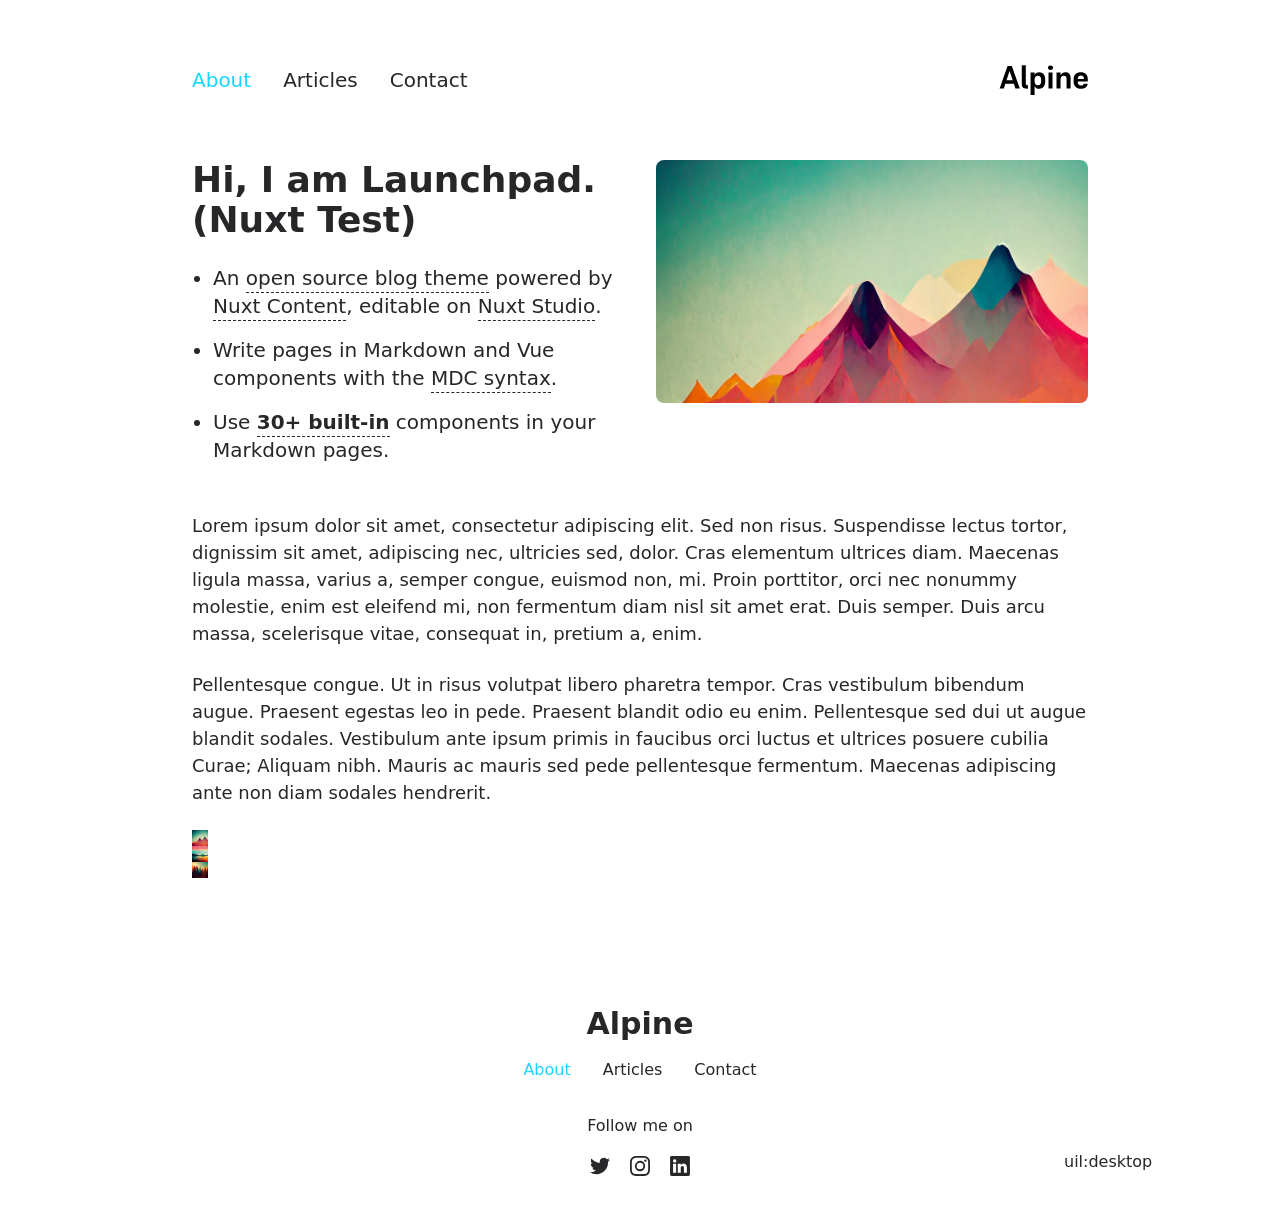
==== commit dab57e7a: "Deploying to gh-pages from @ rdp-studio/blog-alpine@49e3c69721933880c701e58cb71113cb2d7167e5 🚀" ====
--- a/index.html
+++ b/index.html
@@ -1,8 +1,8 @@
 <!DOCTYPE html>
-<html lang="en">
+<html  lang="en">
 <head><meta charset="utf-8">
+<meta name="viewport" content="width=device-width, initial-scale=1">
 <title>Launchpad</title>
-<meta name="viewport" content="width=device-width, initial-scale=1">
 <meta name="twitter:card" content="summary_large_image">
 <meta property="og:image" content="/social-card-preview.png">
 <meta property="og:image:width" content="400">
@@ -10,7 +10,50 @@
 <meta property="og:image:alt" content="An image showcasing my project.">
 <meta property="og:title" content="Launchpad">
 <meta name="description" content="Nuxt Test">
-<meta property="og:description" content="Nuxt Test"><link rel="preload" as="fetch" crossorigin="anonymous" href="/_payload.json"><style id="pinceau-theme">@media { :root {--pinceau-mq: initial; --alpine-readableLine: 68ch;--alpine-backdrop-backgroundColor: #f4f4f5b3;--prose-code-inline-padding: 0.2rem 0.375rem 0.2rem 0.375rem;--prose-code-block-backdropFilter: contrast(1);--prose-code-block-border-style: solid;--prose-code-block-border-width: 1px;--prose-tbody-tr-borderBottom-style: dashed;--prose-tbody-tr-borderBottom-width: 1px;--prose-th-textAlign: inherit;--prose-thead-borderBottom-style: solid;--prose-thead-borderBottom-width: 1px;--prose-thead-border-style: solid;--prose-thead-border-width: 0px;--prose-table-textAlign: start;--prose-hr-width: 1px;--prose-hr-style: solid;--prose-li-listStylePosition: outside;--prose-ol-li-markerColor: currentColor;--prose-ol-paddingInlineStart: 21px;--prose-ol-listStyleType: decimal;--prose-ul-li-markerColor: currentColor;--prose-ul-paddingInlineStart: 21px;--prose-ul-listStyleType: disc;--prose-blockquote-border-style: solid;--prose-blockquote-border-width: 4px;--prose-blockquote-quotes: '201C' '201D' '2018' '2019';--prose-blockquote-paddingInlineStart: 24px;--prose-a-code-color-hover: currentColor;--prose-a-code-color-static: currentColor;--prose-a-hasCode-borderBottom: none;--prose-a-border-distance: 2px;--prose-a-border-color-hover: currentColor;--prose-a-border-color-static: currentColor;--prose-a-border-style-hover: solid;--prose-a-border-style-static: dashed;--prose-a-border-width: 1px;--prose-a-color-static: inherit;--prose-a-textDecoration: none;--prose-h6-margin: 3rem 0 2rem;--prose-h5-margin: 3rem 0 2rem;--prose-h4-margin: 3rem 0 2rem;--prose-h3-margin: 3rem 0 2rem;--prose-h2-margin: 3rem 0 2rem;--prose-h1-margin: 0 0 2rem;--prose-p-fontSize: 18px;--typography-lead-loose: 2;--typography-lead-relaxed: 1.625;--typography-lead-normal: 1.5;--typography-lead-snug: 1.375;--typography-lead-tight: 1.25;--typography-lead-none: 1;--typography-lead-10: 2.5rem;--typography-lead-9: 2.25rem;--typography-lead-8: 2rem;--typography-lead-7: 1.75rem;--typography-lead-6: 1.5rem;--typography-lead-5: 1.25rem;--typography-lead-4: 1rem;--typography-lead-3: .75rem;--typography-lead-2: .5rem;--typography-lead-1: .025rem;--typography-fontWeight-black: 900;--typography-fontWeight-extrabold: 800;--typography-fontWeight-bold: 700;--typography-fontWeight-semibold: 600;--typography-fontWeight-medium: 500;--typography-fontWeight-normal: 400;--typography-fontWeight-light: 300;--typography-fontWeight-extralight: 200;--typography-fontWeight-thin: 100;--typography-fontSize-9xl: 128px;--typography-fontSize-8xl: 96px;--typography-fontSize-7xl: 72px;--typography-fontSize-6xl: 60px;--typography-fontSize-5xl: 48px;--typography-fontSize-4xl: 36px;--typography-fontSize-3xl: 30px;--typography-fontSize-2xl: 24px;--typography-fontSize-xl: 20px;--typography-fontSize-lg: 18px;--typography-fontSize-base: 16px;--typography-fontSize-sm: 14px;--typography-fontSize-xs: 12px;--typography-letterSpacing-wide: 0.025em;--typography-letterSpacing-tight: -0.025em;--typography-verticalMargin-base: 24px;--typography-verticalMargin-sm: 16px;--elements-border-secondary-hover: [object Object];--elements-backdrop-background: #fffc;--elements-backdrop-filter: saturate(200%) blur(20px);--elements-container-maxWidth: 64rem;--lead-loose: 2;--lead-relaxed: 1.625;--lead-normal: 1.5;--lead-snug: 1.375;--lead-tight: 1.25;--lead-none: 1;--lead-10: 2.5rem;--lead-9: 2.25rem;--lead-8: 2rem;--lead-7: 1.75rem;--lead-6: 1.5rem;--lead-5: 1.25rem;--lead-4: 1rem;--lead-3: .75rem;--lead-2: .5rem;--lead-1: .025rem;--letterSpacing-widest: 0.1em;--letterSpacing-wider: 0.05em;--letterSpacing-wide: 0.025em;--letterSpacing-normal: 0em;--letterSpacing-tight: -0.025em;--letterSpacing-tighter: -0.05em;--fontSize-9xl: 8rem;--fontSize-8xl: 6rem;--fontSize-7xl: 4.5rem;--fontSize-6xl: 3.75rem;--fontSize-5xl: 3rem;--fontSize-4xl: 2.25rem;--fontSize-3xl: 1.875rem;--fontSize-2xl: 1.5rem;--fontSize-xl: 1.25rem;--fontSize-lg: 1.125rem;--fontSize-base: 1rem;--fontSize-sm: 0.875rem;--fontSize-xs: 0.75rem;--fontWeight-black: 900;--fontWeight-extrabold: 800;--fontWeight-bold: 700;--fontWeight-semibold: 600;--fontWeight-medium: 500;--fontWeight-normal: 400;--fontWeight-light: 300;--fontWeight-extralight: 200;--fontWeight-thin: 100;--font-mono: ui-monospace, SFMono-Regular, Menlo, Monaco, Consolas, Liberation Mono, Courier New, monospace;--font-serif: ui-serif, Georgia, Cambria, Times New Roman, Times, serif;--font-sans: ui-sans-serif, system-ui, -apple-system, BlinkMacSystemFont, Segoe UI, Roboto, Helvetica Neue, Arial, Noto Sans, sans-serif, Apple Color Emoji, Segoe UI Emoji, Segoe UI Symbol, Noto Color Emoji;--opacity-total: 1;--opacity-high: 0.8;--opacity-medium: 0.5;--opacity-soft: 0.3;--opacity-light: 0.15;--opacity-bright: 0.1;--opacity-noOpacity: 0;--borderWidth-lg: 3px;--borderWidth-md: 2px;--borderWidth-sm: 1px;--borderWidth-noBorder: 0;--space-rem-875: 0.875rem;--space-rem-625: 0.625rem;--space-rem-375: 0.375rem;--space-rem-125: 0.125rem;--space-px: 1px;--space-128: 32rem;--space-96: 24rem;--space-80: 20rem;--space-72: 18rem;--space-64: 16rem;--space-60: 15rem;--space-56: 14rem;--space-52: 13rem;--space-48: 12rem;--space-44: 11rem;--space-40: 10rem;--space-36: 9rem;--space-32: 8rem;--space-28: 7rem;--space-24: 6rem;--space-20: 5rem;--space-16: 4rem;--space-14: 3.5rem;--space-12: 3rem;--space-11: 2.75rem;--space-10: 2.5rem;--space-9: 2.25rem;--space-8: 2rem;--space-7: 1.75rem;--space-6: 1.5rem;--space-5: 1.25rem;--space-4: 1rem;--space-3: 0.75rem;--space-2: 0.5rem;--space-1: 0.25rem;--space-0: 0px;--size-full: 100%;--size-7xl: 80rem;--size-6xl: 72rem;--size-5xl: 64rem;--size-4xl: 56rem;--size-3xl: 48rem;--size-2xl: 42rem;--size-xl: 36rem;--size-lg: 32rem;--size-md: 28rem;--size-sm: 24rem;--size-xs: 20rem;--size-200: 200px;--size-104: 104px;--size-80: 80px;--size-64: 64px;--size-56: 56px;--size-48: 48px;--size-40: 40px;--size-32: 32px;--size-24: 24px;--size-20: 20px;--size-16: 16px;--size-12: 12px;--size-8: 8px;--size-6: 6px;--size-4: 4px;--size-2: 2px;--size-0: 0px;--radii-full: 9999px;--radii-3xl: 1.75rem;--radii-2xl: 1.5rem;--radii-xl: 1rem;--radii-lg: 0.75rem;--radii-md: 0.5rem;--radii-sm: 0.375rem;--radii-xs: 0.25rem;--radii-2xs: 0.125rem;--radii-none: 0px;--shadow-none: 0px 0px 0px 0px transparent;--shadow-lg: 0px 10px 15px -3px #000000, 0px 4px 6px -4px #000000;--shadow-md: 0px 4px 6px -1px #000000, 0px 2px 4px -2px #000000;--shadow-sm: 0px 1px 3px 0px #000000, 0px 1px 2px -1px #000000;--shadow-xs: 0px 1px 2px 0px #000000;--height-screen: 100vh;--width-screen: 100vw;--color-primary-900: #002e38;--color-primary-800: #005c70;--color-primary-700: #008aa9;--color-primary-600: #00b9e1;--color-primary-500: #1ad6ff;--color-primary-400: #40ddff;--color-primary-300: #66e4ff;--color-primary-200: #8deaff;--color-primary-100: #b3f1ff;--color-primary-50: #d9f8ff;--color-ruby-900: #380011;--color-ruby-800: #700021;--color-ruby-700: #a90032;--color-ruby-600: #e10043;--color-ruby-500: #ff1a5e;--color-ruby-400: #ff4079;--color-ruby-300: #ff6694;--color-ruby-200: #ff8dae;--color-ruby-100: #ffb3c9;--color-ruby-50: #ffd9e4;--color-pink-900: #380025;--color-pink-800: #70004b;--color-pink-700: #a90070;--color-pink-600: #e10095;--color-pink-500: #ff1ab2;--color-pink-400: #ff40bf;--color-pink-300: #ff66cc;--color-pink-200: #ff8dd8;--color-pink-100: #ffb3e5;--color-pink-50: #ffd9f2;--color-purple-900: #190038;--color-purple-800: #330070;--color-purple-700: #4c00a9;--color-purple-600: #6500e1;--color-purple-500: #811aff;--color-purple-400: #9640ff;--color-purple-300: #ab66ff;--color-purple-200: #c08dff;--color-purple-100: #d5b3ff;--color-purple-50: #ead9ff;--color-royalblue-900: #0b0531;--color-royalblue-800: #160a62;--color-royalblue-700: #211093;--color-royalblue-600: #2c15c4;--color-royalblue-500: #4127e8;--color-royalblue-400: #614bec;--color-royalblue-300: #806ff0;--color-royalblue-200: #a093f3;--color-royalblue-100: #c0b7f7;--color-royalblue-50: #dfdbfb;--color-indigoblue-900: #001238;--color-indigoblue-800: #002370;--color-indigoblue-700: #0035a9;--color-indigoblue-600: #0047e1;--color-indigoblue-500: #1a62ff;--color-indigoblue-400: #407cff;--color-indigoblue-300: #6696ff;--color-indigoblue-200: #8db0ff;--color-indigoblue-100: #b3cbff;--color-indigoblue-50: #d9e5ff;--color-blue-900: #002438;--color-blue-800: #004870;--color-blue-700: #006ca9;--color-blue-600: #0090e1;--color-blue-500: #1aadff;--color-blue-400: #40bbff;--color-blue-300: #66c8ff;--color-blue-200: #8dd6ff;--color-blue-100: #b3e4ff;--color-blue-50: #d9f1ff;--color-lightblue-900: #002e38;--color-lightblue-800: #005c70;--color-lightblue-700: #008aa9;--color-lightblue-600: #00b9e1;--color-lightblue-500: #1ad6ff;--color-lightblue-400: #40ddff;--color-lightblue-300: #66e4ff;--color-lightblue-200: #8deaff;--color-lightblue-100: #b3f1ff;--color-lightblue-50: #d9f8ff;--color-teal-900: #062a28;--color-teal-800: #0b544f;--color-teal-700: #117d77;--color-teal-600: #16a79e;--color-teal-500: #1cd1c6;--color-teal-400: #36e4da;--color-teal-300: #5fe9e1;--color-teal-200: #87efe9;--color-teal-100: #aff4f0;--color-teal-50: #d7faf8;--color-pear-900: #2a2b09;--color-pear-800: #545512;--color-pear-700: #7e801b;--color-pear-600: #a8aa24;--color-pear-500: #d0d32f;--color-pear-400: #d8da52;--color-pear-300: #e0e274;--color-pear-200: #e8e997;--color-pear-100: #eff0ba;--color-pear-50: #f7f8dc;--color-red-900: #380300;--color-red-800: #700700;--color-red-700: #a90a00;--color-red-600: #e10e00;--color-red-500: #ff281a;--color-red-400: #ff4c40;--color-red-300: #ff7066;--color-red-200: #ff948d;--color-red-100: #ffb7b3;--color-red-50: #ffdbd9;--color-orange-900: #381800;--color-orange-800: #702f00;--color-orange-700: #a94700;--color-orange-600: #e15e00;--color-orange-500: #ff7a1a;--color-orange-400: #ff9040;--color-orange-300: #ffa666;--color-orange-200: #ffbd8d;--color-orange-100: #ffd3b3;--color-orange-50: #ffe9d9;--color-yellow-900: #362b03;--color-yellow-800: #6d5605;--color-yellow-700: #a38108;--color-yellow-600: #daac0a;--color-yellow-500: #f5c828;--color-yellow-400: #f7d14c;--color-yellow-300: #f8da70;--color-yellow-200: #fae393;--color-yellow-100: #fcedb7;--color-yellow-50: #fdf6db;--color-green-900: #003f25;--color-green-800: #005e38;--color-green-700: #007e4a;--color-green-600: #009d5d;--color-green-500: #00bd6f;--color-green-400: #00dc82;--color-green-300: #30ffaa;--color-green-200: #83ffcc;--color-green-100: #acffdd;--color-green-50: #d6ffee;--color-gray-900: #18181B;--color-gray-800: #27272A;--color-gray-700: #3f3f46;--color-gray-600: #52525B;--color-gray-500: #71717A;--color-gray-400: #a1a1aa;--color-gray-300: #D4d4d8;--color-gray-200: #e4e4e7;--color-gray-100: #f4f4f5;--color-gray-50: #fafafa;--color-black: #0c0c0d;--color-white: #FFFFFF;--media-portrait: only screen and (orientation: portrait);--media-landscape: only screen and (orientation: landscape);--media-rm: (prefers-reduced-motion: reduce);--media-2xl: (min-width: 1536px);--media-xl: (min-width: 1280px);--media-lg: (min-width: 1024px);--media-md: (min-width: 768px);--media-sm: (min-width: 640px);--media-xs: (min-width: 475px);--alpine-body-color: var(--color-gray-800);--alpine-body-backgroundColor: var(--color-white);--prose-code-inline-fontWeight: var(--typography-fontWeight-normal);--prose-code-inline-fontSize: var(--typography-fontSize-sm);--prose-code-inline-borderRadius: var(--radii-xs);--prose-code-block-pre-padding: var(--typography-verticalMargin-sm);--prose-code-block-margin: var(--typography-verticalMargin-base) 0;--prose-code-block-fontSize: var(--typography-fontSize-sm);--prose-tbody-code-inline-fontSize: var(--typography-fontSize-sm);--prose-tbody-td-padding: var(--typography-verticalMargin-sm);--prose-th-fontWeight: var(--typography-fontWeight-semibold);--prose-th-padding: 0 var(--typography-verticalMargin-sm) var(--typography-verticalMargin-sm) var(--typography-verticalMargin-sm);--prose-table-lineHeight: var(--typography-lead-6);--prose-table-fontSize: var(--typography-fontSize-sm);--prose-table-margin: var(--typography-verticalMargin-base) 0;--prose-hr-margin: var(--typography-verticalMargin-base) 0;--prose-li-margin: var(--typography-verticalMargin-sm) 0;--prose-ol-margin: var(--typography-verticalMargin-base) 0;--prose-ul-margin: var(--typography-verticalMargin-base) 0;--prose-blockquote-margin: var(--typography-verticalMargin-base) 0;--prose-a-code-border-style: var(--prose-a-border-style-static);--prose-a-code-border-width: var(--prose-a-border-width);--prose-a-fontWeight: var(--typography-fontWeight-medium);--prose-img-margin: var(--typography-verticalMargin-base) 0;--prose-strong-fontWeight: var(--typography-fontWeight-semibold);--prose-h6-iconSize: var(--typography-fontSize-base);--prose-h6-fontWeight: var(--typography-fontWeight-semibold);--prose-h6-lineHeight: var(--typography-lead-normal);--prose-h6-fontSize: var(--typography-fontSize-lg);--prose-h5-iconSize: var(--typography-fontSize-lg);--prose-h5-fontWeight: var(--typography-fontWeight-semibold);--prose-h5-lineHeight: var(--typography-lead-snug);--prose-h5-fontSize: var(--typography-fontSize-xl);--prose-h4-iconSize: var(--typography-fontSize-lg);--prose-h4-letterSpacing: var(--typography-letterSpacing-tight);--prose-h4-fontWeight: var(--typography-fontWeight-semibold);--prose-h4-lineHeight: var(--typography-lead-snug);--prose-h4-fontSize: var(--typography-fontSize-2xl);--prose-h3-iconSize: var(--typography-fontSize-xl);--prose-h3-letterSpacing: var(--typography-letterSpacing-tight);--prose-h3-fontWeight: var(--typography-fontWeight-semibold);--prose-h3-lineHeight: var(--typography-lead-snug);--prose-h3-fontSize: var(--typography-fontSize-3xl);--prose-h2-iconSize: var(--typography-fontSize-2xl);--prose-h2-letterSpacing: var(--typography-letterSpacing-tight);--prose-h2-fontWeight: var(--typography-fontWeight-semibold);--prose-h2-lineHeight: var(--typography-lead-tight);--prose-h2-fontSize: var(--typography-fontSize-4xl);--prose-h1-iconSize: var(--typography-fontSize-3xl);--prose-h1-letterSpacing: var(--typography-letterSpacing-tight);--prose-h1-fontWeight: var(--typography-fontWeight-bold);--prose-h1-lineHeight: var(--typography-lead-tight);--prose-h1-fontSize: var(--typography-fontSize-5xl);--prose-p-br-margin: var(--typography-verticalMargin-base) 0 0 0;--prose-p-margin: var(--typography-verticalMargin-base) 0;--prose-p-lineHeight: var(--typography-lead-normal);--typography-color-primary-900: var(--color-primary-900);--typography-color-primary-800: var(--color-primary-800);--typography-color-primary-700: var(--color-primary-700);--typography-color-primary-600: var(--color-primary-600);--typography-color-primary-500: var(--color-primary-500);--typography-color-primary-400: var(--color-primary-400);--typography-color-primary-300: var(--color-primary-300);--typography-color-primary-200: var(--color-primary-200);--typography-color-primary-100: var(--color-primary-100);--typography-color-primary-50: var(--color-primary-50);--typography-font-code: var(--font-mono);--typography-font-body: var(--font-sans);--typography-font-display: var(--font-sans);--typography-body-backgroundColor: var(--color-white);--typography-body-color: var(--color-black);--elements-state-danger-borderColor-secondary: var(--color-red-200);--elements-state-danger-borderColor-primary: var(--color-red-100);--elements-state-danger-backgroundColor-secondary: var(--color-red-100);--elements-state-danger-backgroundColor-primary: var(--color-red-50);--elements-state-danger-color-secondary: var(--color-red-600);--elements-state-danger-color-primary: var(--color-red-500);--elements-state-warning-borderColor-secondary: var(--color-yellow-200);--elements-state-warning-borderColor-primary: var(--color-yellow-100);--elements-state-warning-backgroundColor-secondary: var(--color-yellow-100);--elements-state-warning-backgroundColor-primary: var(--color-yellow-50);--elements-state-warning-color-secondary: var(--color-yellow-700);--elements-state-warning-color-primary: var(--color-yellow-600);--elements-state-success-borderColor-secondary: var(--color-green-200);--elements-state-success-borderColor-primary: var(--color-green-100);--elements-state-success-backgroundColor-secondary: var(--color-green-100);--elements-state-success-backgroundColor-primary: var(--color-green-50);--elements-state-success-color-secondary: var(--color-green-600);--elements-state-success-color-primary: var(--color-green-500);--elements-state-info-borderColor-secondary: var(--color-blue-200);--elements-state-info-borderColor-primary: var(--color-blue-100);--elements-state-info-backgroundColor-secondary: var(--color-blue-100);--elements-state-info-backgroundColor-primary: var(--color-blue-50);--elements-state-info-color-secondary: var(--color-blue-600);--elements-state-info-color-primary: var(--color-blue-500);--elements-state-primary-borderColor-secondary: var(--color-primary-200);--elements-state-primary-borderColor-primary: var(--color-primary-100);--elements-state-primary-backgroundColor-secondary: var(--color-primary-100);--elements-state-primary-backgroundColor-primary: var(--color-primary-50);--elements-state-primary-color-secondary: var(--color-primary-700);--elements-state-primary-color-primary: var(--color-primary-600);--elements-surface-secondary-backgroundColor: var(--color-gray-200);--elements-surface-primary-backgroundColor: var(--color-gray-100);--elements-surface-background-base: var(--color-gray-100);--elements-border-secondary-static: var(--color-gray-200);--elements-border-primary-hover: var(--color-gray-200);--elements-border-primary-static: var(--color-gray-100);--elements-container-padding-md: var(--space-16);--elements-container-padding-sm: var(--space-12);--elements-container-padding-xs: var(--space-8);--elements-container-padding-mobile: var(--space-6);--elements-text-secondary-color-hover: var(--color-gray-700);--elements-text-secondary-color-static: var(--color-gray-500);--elements-text-primary-color-static: var(--color-gray-900);--text-6xl-lineHeight: var(--lead-none);--text-6xl-fontSize: var(--fontSize-6xl);--text-5xl-lineHeight: var(--lead-none);--text-5xl-fontSize: var(--fontSize-5xl);--text-4xl-lineHeight: var(--lead-10);--text-4xl-fontSize: var(--fontSize-4xl);--text-3xl-lineHeight: var(--lead-9);--text-3xl-fontSize: var(--fontSize-3xl);--text-2xl-lineHeight: var(--lead-8);--text-2xl-fontSize: var(--fontSize-2xl);--text-xl-lineHeight: var(--lead-7);--text-xl-fontSize: var(--fontSize-xl);--text-lg-lineHeight: var(--lead-7);--text-lg-fontSize: var(--fontSize-lg);--text-base-lineHeight: var(--lead-6);--text-base-fontSize: var(--fontSize-base);--text-sm-lineHeight: var(--lead-5);--text-sm-fontSize: var(--fontSize-sm);--text-xs-lineHeight: var(--lead-4);--text-xs-fontSize: var(--fontSize-xs);--shadow-2xl: 0px 25px 50px -12px var(--color-gray-900);--shadow-xl: 0px 20px 25px -5px var(--color-gray-400), 0px 8px 10px -6px #000000;--color-secondary-900: var(--color-gray-900);--color-secondary-800: var(--color-gray-800);--color-secondary-700: var(--color-gray-700);--color-secondary-600: var(--color-gray-600);--color-secondary-500: var(--color-gray-500);--color-secondary-400: var(--color-gray-400);--color-secondary-300: var(--color-gray-300);--color-secondary-200: var(--color-gray-200);--color-secondary-100: var(--color-gray-100);--color-secondary-50: var(--color-gray-50);--prose-a-code-background-hover: var(--typography-color-primary-50);--prose-a-code-border-color-hover: var(--typography-color-primary-500);--prose-a-color-hover: var(--typography-color-primary-500);--typography-color-secondary-900: var(--color-secondary-900);--typography-color-secondary-800: var(--color-secondary-800);--typography-color-secondary-700: var(--color-secondary-700);--typography-color-secondary-600: var(--color-secondary-600);--typography-color-secondary-500: var(--color-secondary-500);--typography-color-secondary-400: var(--color-secondary-400);--typography-color-secondary-300: var(--color-secondary-300);--typography-color-secondary-200: var(--color-secondary-200);--typography-color-secondary-100: var(--color-secondary-100);--typography-color-secondary-50: var(--color-secondary-50);--prose-code-inline-backgroundColor: var(--typography-color-secondary-100);--prose-code-inline-color: var(--typography-color-secondary-700);--prose-code-block-backgroundColor: var(--typography-color-secondary-100);--prose-code-block-color: var(--typography-color-secondary-700);--prose-code-block-border-color: var(--typography-color-secondary-200);--prose-tbody-tr-borderBottom-color: var(--typography-color-secondary-200);--prose-th-color: var(--typography-color-secondary-600);--prose-thead-borderBottom-color: var(--typography-color-secondary-200);--prose-thead-border-color: var(--typography-color-secondary-300);--prose-hr-color: var(--typography-color-secondary-200);--prose-blockquote-border-color: var(--typography-color-secondary-200);--prose-blockquote-color: var(--typography-color-secondary-500);--prose-a-code-border-color-static: var(--typography-color-secondary-400); } }@media { :root.dark {--pinceau-mq: dark; --alpine-backdrop-backgroundColor: #18181bb3;--prose-code-block-backdropFilter: contrast(1);--prose-ol-li-markerColor: currentColor;--prose-ul-li-markerColor: currentColor;--prose-a-code-color-hover: currentColor;--prose-a-code-color-static: currentColor;--prose-a-border-color-hover: currentColor;--prose-a-border-color-static: currentColor;--prose-a-color-static: inherit;--elements-backdrop-background: #0c0d0ccc;--alpine-body-color: var(--color-gray-200);--alpine-body-backgroundColor: var(--color-black);--typography-body-backgroundColor: var(--color-black);--typography-body-color: var(--color-white);--elements-state-danger-borderColor-secondary: var(--color-red-700);--elements-state-danger-borderColor-primary: var(--color-red-800);--elements-state-danger-backgroundColor-secondary: var(--color-red-800);--elements-state-danger-backgroundColor-primary: var(--color-red-900);--elements-state-danger-color-secondary: var(--color-red-200);--elements-state-danger-color-primary: var(--color-red-300);--elements-state-warning-borderColor-secondary: var(--color-yellow-700);--elements-state-warning-borderColor-primary: var(--color-yellow-800);--elements-state-warning-backgroundColor-secondary: var(--color-yellow-800);--elements-state-warning-backgroundColor-primary: var(--color-yellow-900);--elements-state-warning-color-secondary: var(--color-yellow-200);--elements-state-warning-color-primary: var(--color-yellow-400);--elements-state-success-borderColor-secondary: var(--color-green-700);--elements-state-success-borderColor-primary: var(--color-green-800);--elements-state-success-backgroundColor-secondary: var(--color-green-800);--elements-state-success-backgroundColor-primary: var(--color-green-900);--elements-state-success-color-secondary: var(--color-green-200);--elements-state-success-color-primary: var(--color-green-400);--elements-state-info-borderColor-secondary: var(--color-blue-700);--elements-state-info-borderColor-primary: var(--color-blue-800);--elements-state-info-backgroundColor-secondary: var(--color-blue-800);--elements-state-info-backgroundColor-primary: var(--color-blue-900);--elements-state-info-color-secondary: var(--color-blue-200);--elements-state-info-color-primary: var(--color-blue-400);--elements-state-primary-borderColor-secondary: var(--color-primary-700);--elements-state-primary-borderColor-primary: var(--color-primary-800);--elements-state-primary-backgroundColor-secondary: var(--color-primary-800);--elements-state-primary-backgroundColor-primary: var(--color-primary-900);--elements-state-primary-color-secondary: var(--color-primary-200);--elements-state-primary-color-primary: var(--color-primary-400);--elements-surface-secondary-backgroundColor: var(--color-gray-800);--elements-surface-primary-backgroundColor: var(--color-gray-900);--elements-surface-background-base: var(--color-gray-900);--elements-border-secondary-static: var(--color-gray-800);--elements-border-primary-hover: var(--color-gray-800);--elements-border-primary-static: var(--color-gray-900);--elements-text-secondary-color-hover: var(--color-gray-200);--elements-text-secondary-color-static: var(--color-gray-400);--elements-text-primary-color-static: var(--color-gray-50);--prose-a-code-background-hover: var(--typography-color-primary-900);--prose-a-code-border-color-hover: var(--typography-color-primary-600);--prose-a-color-hover: var(--typography-color-primary-400);--prose-code-inline-backgroundColor: var(--typography-color-secondary-800);--prose-code-inline-color: var(--typography-color-secondary-200);--prose-code-block-backgroundColor: var(--typography-color-secondary-900);--prose-code-block-color: var(--typography-color-secondary-200);--prose-code-block-border-color: var(--typography-color-secondary-800);--prose-tbody-tr-borderBottom-color: var(--typography-color-secondary-800);--prose-th-color: var(--typography-color-secondary-400);--prose-thead-borderBottom-color: var(--typography-color-secondary-800);--prose-thead-border-color: var(--typography-color-secondary-600);--prose-hr-color: var(--typography-color-secondary-800);--prose-blockquote-border-color: var(--typography-color-secondary-700);--prose-blockquote-color: var(--typography-color-secondary-400);--prose-a-code-border-color-static: var(--typography-color-secondary-600); } }</style><style id="pinceau-runtime-hydratable">@media{.phy[--]{--puid:VXIX1Y-v;}.pv-9rRGme{max-width:var(--elements-container-maxWidth);padding-left:var(--elements-container-padding-mobile);padding-right:var(--elements-container-padding-mobile);}@media (min-width: 475px){.pv-9rRGme{padding-left:var(--elements-container-padding-xs);padding-right:var(--elements-container-padding-xs);}}@media (min-width: 640px){.pv-9rRGme{padding-left:var(--elements-container-padding-sm);padding-right:var(--elements-container-padding-sm);}}@media (min-width: 768px){.pv-9rRGme{padding-left:var(--elements-container-padding-md);padding-right:var(--elements-container-padding-md);}}} @media{.phy[--]{--puid:Exxrch-c;}.pc-Exxrch[data-v-44329c9f]{---6-li-cols:2;}} </style><link rel="modulepreload" as="script" crossorigin href="/_nuxt/entry.d99ac341.js"><link rel="preload" as="style" href="/_nuxt/entry.2b709d1c.css"><link rel="modulepreload" as="script" crossorigin href="/_nuxt/NuxtImg.58ad2bfa.js"><link rel="modulepreload" as="script" crossorigin href="/_nuxt/document-driven.43d1d7fc.js"><link rel="modulepreload" as="script" crossorigin href="/_nuxt/DocumentDrivenEmpty.23120cb7.js"><link rel="modulepreload" as="script" crossorigin href="/_nuxt/ContentRenderer.e2e484f9.js"><link rel="modulepreload" as="script" crossorigin href="/_nuxt/ContentRendererMarkdown.fed63cac.js"><link rel="modulepreload" as="script" crossorigin href="/_nuxt/DocumentDrivenNotFound.51b8f34d.js"><link rel="preload" as="style" href="/_nuxt/DocumentDrivenNotFound.aa939160.css"><link rel="modulepreload" as="script" crossorigin href="/_nuxt/default.ac1c6063.js"><link rel="modulepreload" as="script" crossorigin href="/_nuxt/Hero.e938cb91.js"><link rel="preload" as="style" href="/_nuxt/Hero.40fe82b2.css"><link rel="modulepreload" as="script" crossorigin href="/_nuxt/ContentSlot.f69c1ca7.js"><link rel="modulepreload" as="script" crossorigin href="/_nuxt/ProseUl.364bbe5a.js"><link rel="preload" as="style" href="/_nuxt/ProseUl.0edd7272.css"><link rel="modulepreload" as="script" crossorigin href="/_nuxt/ProseLi.4d6a35c8.js"><link rel="preload" as="style" href="/_nuxt/ProseLi.a0b5f8a8.css"><link rel="modulepreload" as="script" crossorigin href="/_nuxt/ProseA.f41f480a.js"><link rel="preload" as="style" href="/_nuxt/ProseA.baee409d.css"><link rel="modulepreload" as="script" crossorigin href="/_nuxt/ProseStrong.0f9fbc5c.js"><link rel="preload" as="style" href="/_nuxt/ProseStrong.b01d4b3b.css"><link rel="modulepreload" as="script" crossorigin href="/_nuxt/ProseP.f9b706ad.js"><link rel="preload" as="style" href="/_nuxt/ProseP.b99f89cd.css"><link rel="modulepreload" as="script" crossorigin href="/_nuxt/Gallery.30d23a32.js"><link rel="preload" as="style" href="/_nuxt/Gallery.c50df0ef.css"><link rel="prefetch" as="style" href="/_nuxt/article.06aa1a19.css"><link rel="prefetch" as="script" crossorigin href="/_nuxt/article.110817e5.js"><link rel="prefetch" as="script" crossorigin href="/_nuxt/date.824a539b.js"><link rel="prefetch" as="script" crossorigin href="/_nuxt/page.1d96f0e9.js"><link rel="prefetch" as="script" crossorigin href="/_nuxt/client-db.d293e43f.js"><link rel="prefetch" as="script" crossorigin href="/_nuxt/debug.fb93b046.js"><link rel="prefetch" as="style" href="/_nuxt/useStudio.a92b5f33.css"><link rel="prefetch" as="script" crossorigin href="/_nuxt/useStudio.e52415a0.js"><link rel="prefetch" as="script" crossorigin href="/_nuxt/asyncData.f95f06a3.js"><link rel="prefetch" as="style" href="/_nuxt/error-404.7910d5ca.css"><link rel="prefetch" as="script" crossorigin href="/_nuxt/error-404.50c7db1e.js"><link rel="prefetch" as="style" href="/_nuxt/error-500.1db01289.css"><link rel="prefetch" as="script" crossorigin href="/_nuxt/error-500.cf8bfd29.js"><link rel="stylesheet" href="/_nuxt/entry.2b709d1c.css"><link rel="stylesheet" href="/_nuxt/DocumentDrivenNotFound.aa939160.css"><link rel="stylesheet" href="/_nuxt/Hero.40fe82b2.css"><link rel="stylesheet" href="/_nuxt/ProseUl.0edd7272.css"><link rel="stylesheet" href="/_nuxt/ProseLi.a0b5f8a8.css"><link rel="stylesheet" href="/_nuxt/ProseA.baee409d.css"><link rel="stylesheet" href="/_nuxt/ProseStrong.b01d4b3b.css"><link rel="stylesheet" href="/_nuxt/ProseP.b99f89cd.css"><link rel="stylesheet" href="/_nuxt/Gallery.c50df0ef.css"><script>"use strict";(()=>{const a=window,e=document.documentElement,m=["dark","light"],c=window.localStorage.getItem("nuxt-color-mode")||"system";let n=c==="system"?f():c;const l=e.getAttribute("data-color-mode-forced");l&&(n=l),i(n),a["__NUXT_COLOR_MODE__"]={preference:c,value:n,getColorScheme:f,addColorScheme:i,removeColorScheme:d};function i(o){const t=""+o+"",s="";e.classList?e.classList.add(t):e.className+=" "+t,s&&e.setAttribute("data-"+s,o)}function d(o){const t=""+o+"",s="";e.classList?e.classList.remove(t):e.className=e.className.replace(new RegExp(t,"g"),""),s&&e.removeAttribute("data-"+s)}function r(o){return a.matchMedia("(prefers-color-scheme"+o+")")}function f(){if(a.matchMedia&&r("").media!=="not all"){for(const o of m)if(r(":"+o).matches)return o}return"light"}})();
+<meta property="og:description" content="Nuxt Test">
+<link rel="preload" as="fetch" crossorigin="anonymous" href="/_payload.json">
+<link rel="stylesheet" href="/_nuxt/entry.2b709d1c.css">
+<link rel="stylesheet" href="/_nuxt/DocumentDrivenNotFound.aa939160.css">
+<link rel="stylesheet" href="/_nuxt/Hero.5ce94430.css">
+<link rel="stylesheet" href="/_nuxt/ProseUl.0edd7272.css">
+<link rel="stylesheet" href="/_nuxt/ProseLi.a0b5f8a8.css">
+<link rel="stylesheet" href="/_nuxt/ProseA.baee409d.css">
+<link rel="stylesheet" href="/_nuxt/ProseStrong.b01d4b3b.css">
+<link rel="stylesheet" href="/_nuxt/ProseP.b99f89cd.css">
+<link rel="stylesheet" href="/_nuxt/Gallery.c50df0ef.css">
+<link rel="modulepreload" as="script" crossorigin href="/_nuxt/entry.2d0beb57.js">
+<link rel="modulepreload" as="script" crossorigin href="/_nuxt/NuxtImg.dc7d71d1.js">
+<link rel="modulepreload" as="script" crossorigin href="/_nuxt/document-driven.876abb5d.js">
+<link rel="modulepreload" as="script" crossorigin href="/_nuxt/DocumentDrivenEmpty.e43a39ba.js">
+<link rel="modulepreload" as="script" crossorigin href="/_nuxt/ContentRenderer.f66281c4.js">
+<link rel="modulepreload" as="script" crossorigin href="/_nuxt/ContentRendererMarkdown.vue.f056e47c.js">
+<link rel="modulepreload" as="script" crossorigin href="/_nuxt/DocumentDrivenNotFound.f11cbe3e.js">
+<link rel="modulepreload" as="script" crossorigin href="/_nuxt/default.f8cfa0bd.js">
+<link rel="modulepreload" as="script" crossorigin href="/_nuxt/ContentRendererMarkdown.b78f4c5d.js">
+<link rel="modulepreload" as="script" crossorigin href="/_nuxt/Hero.ca0ab754.js">
+<link rel="modulepreload" as="script" crossorigin href="/_nuxt/MDCSlot.f509bde1.js">
+<link rel="modulepreload" as="script" crossorigin href="/_nuxt/slot.0ed90f14.js">
+<link rel="modulepreload" as="script" crossorigin href="/_nuxt/ProseUl.736a901e.js">
+<link rel="modulepreload" as="script" crossorigin href="/_nuxt/ProseLi.186f21cf.js">
+<link rel="modulepreload" as="script" crossorigin href="/_nuxt/ProseA.beec2231.js">
+<link rel="modulepreload" as="script" crossorigin href="/_nuxt/ProseStrong.015f2874.js">
+<link rel="modulepreload" as="script" crossorigin href="/_nuxt/ProseP.20d75e7d.js">
+<link rel="modulepreload" as="script" crossorigin href="/_nuxt/Gallery.0280db89.js">
+<link rel="prefetch" as="style" href="/_nuxt/article.06aa1a19.css">
+<link rel="prefetch" as="script" crossorigin href="/_nuxt/article.e9d1b893.js">
+<link rel="prefetch" as="script" crossorigin href="/_nuxt/date.824a539b.js">
+<link rel="prefetch" as="script" crossorigin href="/_nuxt/page.19314031.js">
+<link rel="prefetch" as="script" crossorigin href="/_nuxt/client-db.cbebe799.js">
+<link rel="prefetch" as="script" crossorigin href="/_nuxt/debug.9dea9ef7.js">
+<link rel="prefetch" as="style" href="/_nuxt/useStudio.26f36220.css">
+<link rel="prefetch" as="script" crossorigin href="/_nuxt/useStudio.986c0de3.js">
+<link rel="prefetch" as="script" crossorigin href="/_nuxt/asyncData.84c9e8d1.js">
+<link rel="prefetch" as="style" href="/_nuxt/error-404.7910d5ca.css">
+<link rel="prefetch" as="script" crossorigin href="/_nuxt/error-404.f9af285d.js">
+<link rel="prefetch" as="style" href="/_nuxt/error-500.1db01289.css">
+<link rel="prefetch" as="script" crossorigin href="/_nuxt/error-500.07a7cac1.js">
+<script type="module" src="/_nuxt/entry.2d0beb57.js" crossorigin></script><style id="pinceau-runtime-hydratable">@media{.phy[--]{--puid:bdZiX_-v;}.pv-Qonmvt{max-width:var(--elements-container-maxWidth);padding-left:var(--elements-container-padding-mobile);padding-right:var(--elements-container-padding-mobile);}@media (min-width: 475px){.pv-Qonmvt{padding-left:var(--elements-container-padding-xs);padding-right:var(--elements-container-padding-xs);}}@media (min-width: 640px){.pv-Qonmvt{padding-left:var(--elements-container-padding-sm);padding-right:var(--elements-container-padding-sm);}}@media (min-width: 768px){.pv-Qonmvt{padding-left:var(--elements-container-padding-md);padding-right:var(--elements-container-padding-md);}}} @media{.phy[--]{--puid:Tkzn08-c;}.pc-Tkzn08[data-v-44329c9f]{---6-li-cols:2;}} </style><style id="pinceau-theme">@media { :root {--pinceau-mq: initial; --alpine-readableLine: 68ch;--alpine-backdrop-backgroundColor: #f4f4f5b3;--prose-code-inline-padding: 0.2rem 0.375rem 0.2rem 0.375rem;--prose-code-block-backdropFilter: contrast(1);--prose-code-block-border-style: solid;--prose-code-block-border-width: 1px;--prose-tbody-tr-borderBottom-style: dashed;--prose-tbody-tr-borderBottom-width: 1px;--prose-th-textAlign: inherit;--prose-thead-borderBottom-style: solid;--prose-thead-borderBottom-width: 1px;--prose-thead-border-style: solid;--prose-thead-border-width: 0px;--prose-table-textAlign: start;--prose-hr-width: 1px;--prose-hr-style: solid;--prose-li-listStylePosition: outside;--prose-ol-li-markerColor: currentColor;--prose-ol-paddingInlineStart: 21px;--prose-ol-listStyleType: decimal;--prose-ul-li-markerColor: currentColor;--prose-ul-paddingInlineStart: 21px;--prose-ul-listStyleType: disc;--prose-blockquote-border-style: solid;--prose-blockquote-border-width: 4px;--prose-blockquote-quotes: '201C' '201D' '2018' '2019';--prose-blockquote-paddingInlineStart: 24px;--prose-a-code-color-hover: currentColor;--prose-a-code-color-static: currentColor;--prose-a-hasCode-borderBottom: none;--prose-a-border-distance: 2px;--prose-a-border-color-hover: currentColor;--prose-a-border-color-static: currentColor;--prose-a-border-style-hover: solid;--prose-a-border-style-static: dashed;--prose-a-border-width: 1px;--prose-a-color-static: inherit;--prose-a-textDecoration: none;--prose-h6-margin: 3rem 0 2rem;--prose-h5-margin: 3rem 0 2rem;--prose-h4-margin: 3rem 0 2rem;--prose-h3-margin: 3rem 0 2rem;--prose-h2-margin: 3rem 0 2rem;--prose-h1-margin: 0 0 2rem;--prose-p-fontSize: 18px;--typography-lead-loose: 2;--typography-lead-relaxed: 1.625;--typography-lead-normal: 1.5;--typography-lead-snug: 1.375;--typography-lead-tight: 1.25;--typography-lead-none: 1;--typography-lead-10: 2.5rem;--typography-lead-9: 2.25rem;--typography-lead-8: 2rem;--typography-lead-7: 1.75rem;--typography-lead-6: 1.5rem;--typography-lead-5: 1.25rem;--typography-lead-4: 1rem;--typography-lead-3: .75rem;--typography-lead-2: .5rem;--typography-lead-1: .025rem;--typography-fontWeight-black: 900;--typography-fontWeight-extrabold: 800;--typography-fontWeight-bold: 700;--typography-fontWeight-semibold: 600;--typography-fontWeight-medium: 500;--typography-fontWeight-normal: 400;--typography-fontWeight-light: 300;--typography-fontWeight-extralight: 200;--typography-fontWeight-thin: 100;--typography-fontSize-9xl: 128px;--typography-fontSize-8xl: 96px;--typography-fontSize-7xl: 72px;--typography-fontSize-6xl: 60px;--typography-fontSize-5xl: 48px;--typography-fontSize-4xl: 36px;--typography-fontSize-3xl: 30px;--typography-fontSize-2xl: 24px;--typography-fontSize-xl: 20px;--typography-fontSize-lg: 18px;--typography-fontSize-base: 16px;--typography-fontSize-sm: 14px;--typography-fontSize-xs: 12px;--typography-letterSpacing-wide: 0.025em;--typography-letterSpacing-tight: -0.025em;--typography-verticalMargin-base: 24px;--typography-verticalMargin-sm: 16px;--elements-border-secondary-hover: [object Object];--elements-backdrop-background: #fffc;--elements-backdrop-filter: saturate(200%) blur(20px);--elements-container-maxWidth: 64rem;--lead-loose: 2;--lead-relaxed: 1.625;--lead-normal: 1.5;--lead-snug: 1.375;--lead-tight: 1.25;--lead-none: 1;--lead-10: 2.5rem;--lead-9: 2.25rem;--lead-8: 2rem;--lead-7: 1.75rem;--lead-6: 1.5rem;--lead-5: 1.25rem;--lead-4: 1rem;--lead-3: .75rem;--lead-2: .5rem;--lead-1: .025rem;--letterSpacing-widest: 0.1em;--letterSpacing-wider: 0.05em;--letterSpacing-wide: 0.025em;--letterSpacing-normal: 0em;--letterSpacing-tight: -0.025em;--letterSpacing-tighter: -0.05em;--fontSize-9xl: 8rem;--fontSize-8xl: 6rem;--fontSize-7xl: 4.5rem;--fontSize-6xl: 3.75rem;--fontSize-5xl: 3rem;--fontSize-4xl: 2.25rem;--fontSize-3xl: 1.875rem;--fontSize-2xl: 1.5rem;--fontSize-xl: 1.25rem;--fontSize-lg: 1.125rem;--fontSize-base: 1rem;--fontSize-sm: 0.875rem;--fontSize-xs: 0.75rem;--fontWeight-black: 900;--fontWeight-extrabold: 800;--fontWeight-bold: 700;--fontWeight-semibold: 600;--fontWeight-medium: 500;--fontWeight-normal: 400;--fontWeight-light: 300;--fontWeight-extralight: 200;--fontWeight-thin: 100;--font-mono: ui-monospace, SFMono-Regular, Menlo, Monaco, Consolas, Liberation Mono, Courier New, monospace;--font-serif: ui-serif, Georgia, Cambria, Times New Roman, Times, serif;--font-sans: ui-sans-serif, system-ui, -apple-system, BlinkMacSystemFont, Segoe UI, Roboto, Helvetica Neue, Arial, Noto Sans, sans-serif, Apple Color Emoji, Segoe UI Emoji, Segoe UI Symbol, Noto Color Emoji;--opacity-total: 1;--opacity-high: 0.8;--opacity-medium: 0.5;--opacity-soft: 0.3;--opacity-light: 0.15;--opacity-bright: 0.1;--opacity-noOpacity: 0;--borderWidth-lg: 3px;--borderWidth-md: 2px;--borderWidth-sm: 1px;--borderWidth-noBorder: 0;--space-rem-875: 0.875rem;--space-rem-625: 0.625rem;--space-rem-375: 0.375rem;--space-rem-125: 0.125rem;--space-px: 1px;--space-128: 32rem;--space-96: 24rem;--space-80: 20rem;--space-72: 18rem;--space-64: 16rem;--space-60: 15rem;--space-56: 14rem;--space-52: 13rem;--space-48: 12rem;--space-44: 11rem;--space-40: 10rem;--space-36: 9rem;--space-32: 8rem;--space-28: 7rem;--space-24: 6rem;--space-20: 5rem;--space-16: 4rem;--space-14: 3.5rem;--space-12: 3rem;--space-11: 2.75rem;--space-10: 2.5rem;--space-9: 2.25rem;--space-8: 2rem;--space-7: 1.75rem;--space-6: 1.5rem;--space-5: 1.25rem;--space-4: 1rem;--space-3: 0.75rem;--space-2: 0.5rem;--space-1: 0.25rem;--space-0: 0px;--size-full: 100%;--size-7xl: 80rem;--size-6xl: 72rem;--size-5xl: 64rem;--size-4xl: 56rem;--size-3xl: 48rem;--size-2xl: 42rem;--size-xl: 36rem;--size-lg: 32rem;--size-md: 28rem;--size-sm: 24rem;--size-xs: 20rem;--size-200: 200px;--size-104: 104px;--size-80: 80px;--size-64: 64px;--size-56: 56px;--size-48: 48px;--size-40: 40px;--size-32: 32px;--size-24: 24px;--size-20: 20px;--size-16: 16px;--size-12: 12px;--size-8: 8px;--size-6: 6px;--size-4: 4px;--size-2: 2px;--size-0: 0px;--radii-full: 9999px;--radii-3xl: 1.75rem;--radii-2xl: 1.5rem;--radii-xl: 1rem;--radii-lg: 0.75rem;--radii-md: 0.5rem;--radii-sm: 0.375rem;--radii-xs: 0.25rem;--radii-2xs: 0.125rem;--radii-none: 0px;--shadow-none: 0px 0px 0px 0px transparent;--shadow-lg: 0px 10px 15px -3px #000000, 0px 4px 6px -4px #000000;--shadow-md: 0px 4px 6px -1px #000000, 0px 2px 4px -2px #000000;--shadow-sm: 0px 1px 3px 0px #000000, 0px 1px 2px -1px #000000;--shadow-xs: 0px 1px 2px 0px #000000;--height-screen: 100vh;--width-screen: 100vw;--color-primary-900: #002e38;--color-primary-800: #005c70;--color-primary-700: #008aa9;--color-primary-600: #00b9e1;--color-primary-500: #1ad6ff;--color-primary-400: #40ddff;--color-primary-300: #66e4ff;--color-primary-200: #8deaff;--color-primary-100: #b3f1ff;--color-primary-50: #d9f8ff;--color-ruby-900: #380011;--color-ruby-800: #700021;--color-ruby-700: #a90032;--color-ruby-600: #e10043;--color-ruby-500: #ff1a5e;--color-ruby-400: #ff4079;--color-ruby-300: #ff6694;--color-ruby-200: #ff8dae;--color-ruby-100: #ffb3c9;--color-ruby-50: #ffd9e4;--color-pink-900: #380025;--color-pink-800: #70004b;--color-pink-700: #a90070;--color-pink-600: #e10095;--color-pink-500: #ff1ab2;--color-pink-400: #ff40bf;--color-pink-300: #ff66cc;--color-pink-200: #ff8dd8;--color-pink-100: #ffb3e5;--color-pink-50: #ffd9f2;--color-purple-900: #190038;--color-purple-800: #330070;--color-purple-700: #4c00a9;--color-purple-600: #6500e1;--color-purple-500: #811aff;--color-purple-400: #9640ff;--color-purple-300: #ab66ff;--color-purple-200: #c08dff;--color-purple-100: #d5b3ff;--color-purple-50: #ead9ff;--color-royalblue-900: #0b0531;--color-royalblue-800: #160a62;--color-royalblue-700: #211093;--color-royalblue-600: #2c15c4;--color-royalblue-500: #4127e8;--color-royalblue-400: #614bec;--color-royalblue-300: #806ff0;--color-royalblue-200: #a093f3;--color-royalblue-100: #c0b7f7;--color-royalblue-50: #dfdbfb;--color-indigoblue-900: #001238;--color-indigoblue-800: #002370;--color-indigoblue-700: #0035a9;--color-indigoblue-600: #0047e1;--color-indigoblue-500: #1a62ff;--color-indigoblue-400: #407cff;--color-indigoblue-300: #6696ff;--color-indigoblue-200: #8db0ff;--color-indigoblue-100: #b3cbff;--color-indigoblue-50: #d9e5ff;--color-blue-900: #002438;--color-blue-800: #004870;--color-blue-700: #006ca9;--color-blue-600: #0090e1;--color-blue-500: #1aadff;--color-blue-400: #40bbff;--color-blue-300: #66c8ff;--color-blue-200: #8dd6ff;--color-blue-100: #b3e4ff;--color-blue-50: #d9f1ff;--color-lightblue-900: #002e38;--color-lightblue-800: #005c70;--color-lightblue-700: #008aa9;--color-lightblue-600: #00b9e1;--color-lightblue-500: #1ad6ff;--color-lightblue-400: #40ddff;--color-lightblue-300: #66e4ff;--color-lightblue-200: #8deaff;--color-lightblue-100: #b3f1ff;--color-lightblue-50: #d9f8ff;--color-teal-900: #062a28;--color-teal-800: #0b544f;--color-teal-700: #117d77;--color-teal-600: #16a79e;--color-teal-500: #1cd1c6;--color-teal-400: #36e4da;--color-teal-300: #5fe9e1;--color-teal-200: #87efe9;--color-teal-100: #aff4f0;--color-teal-50: #d7faf8;--color-pear-900: #2a2b09;--color-pear-800: #545512;--color-pear-700: #7e801b;--color-pear-600: #a8aa24;--color-pear-500: #d0d32f;--color-pear-400: #d8da52;--color-pear-300: #e0e274;--color-pear-200: #e8e997;--color-pear-100: #eff0ba;--color-pear-50: #f7f8dc;--color-red-900: #380300;--color-red-800: #700700;--color-red-700: #a90a00;--color-red-600: #e10e00;--color-red-500: #ff281a;--color-red-400: #ff4c40;--color-red-300: #ff7066;--color-red-200: #ff948d;--color-red-100: #ffb7b3;--color-red-50: #ffdbd9;--color-orange-900: #381800;--color-orange-800: #702f00;--color-orange-700: #a94700;--color-orange-600: #e15e00;--color-orange-500: #ff7a1a;--color-orange-400: #ff9040;--color-orange-300: #ffa666;--color-orange-200: #ffbd8d;--color-orange-100: #ffd3b3;--color-orange-50: #ffe9d9;--color-yellow-900: #362b03;--color-yellow-800: #6d5605;--color-yellow-700: #a38108;--color-yellow-600: #daac0a;--color-yellow-500: #f5c828;--color-yellow-400: #f7d14c;--color-yellow-300: #f8da70;--color-yellow-200: #fae393;--color-yellow-100: #fcedb7;--color-yellow-50: #fdf6db;--color-green-900: #003f25;--color-green-800: #005e38;--color-green-700: #007e4a;--color-green-600: #009d5d;--color-green-500: #00bd6f;--color-green-400: #00dc82;--color-green-300: #30ffaa;--color-green-200: #83ffcc;--color-green-100: #acffdd;--color-green-50: #d6ffee;--color-gray-900: #18181B;--color-gray-800: #27272A;--color-gray-700: #3f3f46;--color-gray-600: #52525B;--color-gray-500: #71717A;--color-gray-400: #a1a1aa;--color-gray-300: #D4d4d8;--color-gray-200: #e4e4e7;--color-gray-100: #f4f4f5;--color-gray-50: #fafafa;--color-black: #0c0c0d;--color-white: #FFFFFF;--media-portrait: only screen and (orientation: portrait);--media-landscape: only screen and (orientation: landscape);--media-rm: (prefers-reduced-motion: reduce);--media-2xl: (min-width: 1536px);--media-xl: (min-width: 1280px);--media-lg: (min-width: 1024px);--media-md: (min-width: 768px);--media-sm: (min-width: 640px);--media-xs: (min-width: 475px);--alpine-body-color: var(--color-gray-800);--alpine-body-backgroundColor: var(--color-white);--prose-code-inline-fontWeight: var(--typography-fontWeight-normal);--prose-code-inline-fontSize: var(--typography-fontSize-sm);--prose-code-inline-borderRadius: var(--radii-xs);--prose-code-block-pre-padding: var(--typography-verticalMargin-sm);--prose-code-block-margin: var(--typography-verticalMargin-base) 0;--prose-code-block-fontSize: var(--typography-fontSize-sm);--prose-tbody-code-inline-fontSize: var(--typography-fontSize-sm);--prose-tbody-td-padding: var(--typography-verticalMargin-sm);--prose-th-fontWeight: var(--typography-fontWeight-semibold);--prose-th-padding: 0 var(--typography-verticalMargin-sm) var(--typography-verticalMargin-sm) var(--typography-verticalMargin-sm);--prose-table-lineHeight: var(--typography-lead-6);--prose-table-fontSize: var(--typography-fontSize-sm);--prose-table-margin: var(--typography-verticalMargin-base) 0;--prose-hr-margin: var(--typography-verticalMargin-base) 0;--prose-li-margin: var(--typography-verticalMargin-sm) 0;--prose-ol-margin: var(--typography-verticalMargin-base) 0;--prose-ul-margin: var(--typography-verticalMargin-base) 0;--prose-blockquote-margin: var(--typography-verticalMargin-base) 0;--prose-a-code-border-style: var(--prose-a-border-style-static);--prose-a-code-border-width: var(--prose-a-border-width);--prose-a-fontWeight: var(--typography-fontWeight-medium);--prose-img-margin: var(--typography-verticalMargin-base) 0;--prose-strong-fontWeight: var(--typography-fontWeight-semibold);--prose-h6-iconSize: var(--typography-fontSize-base);--prose-h6-fontWeight: var(--typography-fontWeight-semibold);--prose-h6-lineHeight: var(--typography-lead-normal);--prose-h6-fontSize: var(--typography-fontSize-lg);--prose-h5-iconSize: var(--typography-fontSize-lg);--prose-h5-fontWeight: var(--typography-fontWeight-semibold);--prose-h5-lineHeight: var(--typography-lead-snug);--prose-h5-fontSize: var(--typography-fontSize-xl);--prose-h4-iconSize: var(--typography-fontSize-lg);--prose-h4-letterSpacing: var(--typography-letterSpacing-tight);--prose-h4-fontWeight: var(--typography-fontWeight-semibold);--prose-h4-lineHeight: var(--typography-lead-snug);--prose-h4-fontSize: var(--typography-fontSize-2xl);--prose-h3-iconSize: var(--typography-fontSize-xl);--prose-h3-letterSpacing: var(--typography-letterSpacing-tight);--prose-h3-fontWeight: var(--typography-fontWeight-semibold);--prose-h3-lineHeight: var(--typography-lead-snug);--prose-h3-fontSize: var(--typography-fontSize-3xl);--prose-h2-iconSize: var(--typography-fontSize-2xl);--prose-h2-letterSpacing: var(--typography-letterSpacing-tight);--prose-h2-fontWeight: var(--typography-fontWeight-semibold);--prose-h2-lineHeight: var(--typography-lead-tight);--prose-h2-fontSize: var(--typography-fontSize-4xl);--prose-h1-iconSize: var(--typography-fontSize-3xl);--prose-h1-letterSpacing: var(--typography-letterSpacing-tight);--prose-h1-fontWeight: var(--typography-fontWeight-bold);--prose-h1-lineHeight: var(--typography-lead-tight);--prose-h1-fontSize: var(--typography-fontSize-5xl);--prose-p-br-margin: var(--typography-verticalMargin-base) 0 0 0;--prose-p-margin: var(--typography-verticalMargin-base) 0;--prose-p-lineHeight: var(--typography-lead-normal);--typography-color-primary-900: var(--color-primary-900);--typography-color-primary-800: var(--color-primary-800);--typography-color-primary-700: var(--color-primary-700);--typography-color-primary-600: var(--color-primary-600);--typography-color-primary-500: var(--color-primary-500);--typography-color-primary-400: var(--color-primary-400);--typography-color-primary-300: var(--color-primary-300);--typography-color-primary-200: var(--color-primary-200);--typography-color-primary-100: var(--color-primary-100);--typography-color-primary-50: var(--color-primary-50);--typography-font-code: var(--font-mono);--typography-font-body: var(--font-sans);--typography-font-display: var(--font-sans);--typography-body-backgroundColor: var(--color-white);--typography-body-color: var(--color-black);--elements-state-danger-borderColor-secondary: var(--color-red-200);--elements-state-danger-borderColor-primary: var(--color-red-100);--elements-state-danger-backgroundColor-secondary: var(--color-red-100);--elements-state-danger-backgroundColor-primary: var(--color-red-50);--elements-state-danger-color-secondary: var(--color-red-600);--elements-state-danger-color-primary: var(--color-red-500);--elements-state-warning-borderColor-secondary: var(--color-yellow-200);--elements-state-warning-borderColor-primary: var(--color-yellow-100);--elements-state-warning-backgroundColor-secondary: var(--color-yellow-100);--elements-state-warning-backgroundColor-primary: var(--color-yellow-50);--elements-state-warning-color-secondary: var(--color-yellow-700);--elements-state-warning-color-primary: var(--color-yellow-600);--elements-state-success-borderColor-secondary: var(--color-green-200);--elements-state-success-borderColor-primary: var(--color-green-100);--elements-state-success-backgroundColor-secondary: var(--color-green-100);--elements-state-success-backgroundColor-primary: var(--color-green-50);--elements-state-success-color-secondary: var(--color-green-600);--elements-state-success-color-primary: var(--color-green-500);--elements-state-info-borderColor-secondary: var(--color-blue-200);--elements-state-info-borderColor-primary: var(--color-blue-100);--elements-state-info-backgroundColor-secondary: var(--color-blue-100);--elements-state-info-backgroundColor-primary: var(--color-blue-50);--elements-state-info-color-secondary: var(--color-blue-600);--elements-state-info-color-primary: var(--color-blue-500);--elements-state-primary-borderColor-secondary: var(--color-primary-200);--elements-state-primary-borderColor-primary: var(--color-primary-100);--elements-state-primary-backgroundColor-secondary: var(--color-primary-100);--elements-state-primary-backgroundColor-primary: var(--color-primary-50);--elements-state-primary-color-secondary: var(--color-primary-700);--elements-state-primary-color-primary: var(--color-primary-600);--elements-surface-secondary-backgroundColor: var(--color-gray-200);--elements-surface-primary-backgroundColor: var(--color-gray-100);--elements-surface-background-base: var(--color-gray-100);--elements-border-secondary-static: var(--color-gray-200);--elements-border-primary-hover: var(--color-gray-200);--elements-border-primary-static: var(--color-gray-100);--elements-container-padding-md: var(--space-16);--elements-container-padding-sm: var(--space-12);--elements-container-padding-xs: var(--space-8);--elements-container-padding-mobile: var(--space-6);--elements-text-secondary-color-hover: var(--color-gray-700);--elements-text-secondary-color-static: var(--color-gray-500);--elements-text-primary-color-static: var(--color-gray-900);--text-6xl-lineHeight: var(--lead-none);--text-6xl-fontSize: var(--fontSize-6xl);--text-5xl-lineHeight: var(--lead-none);--text-5xl-fontSize: var(--fontSize-5xl);--text-4xl-lineHeight: var(--lead-10);--text-4xl-fontSize: var(--fontSize-4xl);--text-3xl-lineHeight: var(--lead-9);--text-3xl-fontSize: var(--fontSize-3xl);--text-2xl-lineHeight: var(--lead-8);--text-2xl-fontSize: var(--fontSize-2xl);--text-xl-lineHeight: var(--lead-7);--text-xl-fontSize: var(--fontSize-xl);--text-lg-lineHeight: var(--lead-7);--text-lg-fontSize: var(--fontSize-lg);--text-base-lineHeight: var(--lead-6);--text-base-fontSize: var(--fontSize-base);--text-sm-lineHeight: var(--lead-5);--text-sm-fontSize: var(--fontSize-sm);--text-xs-lineHeight: var(--lead-4);--text-xs-fontSize: var(--fontSize-xs);--shadow-2xl: 0px 25px 50px -12px var(--color-gray-900);--shadow-xl: 0px 20px 25px -5px var(--color-gray-400), 0px 8px 10px -6px #000000;--color-secondary-900: var(--color-gray-900);--color-secondary-800: var(--color-gray-800);--color-secondary-700: var(--color-gray-700);--color-secondary-600: var(--color-gray-600);--color-secondary-500: var(--color-gray-500);--color-secondary-400: var(--color-gray-400);--color-secondary-300: var(--color-gray-300);--color-secondary-200: var(--color-gray-200);--color-secondary-100: var(--color-gray-100);--color-secondary-50: var(--color-gray-50);--prose-a-code-background-hover: var(--typography-color-primary-50);--prose-a-code-border-color-hover: var(--typography-color-primary-500);--prose-a-color-hover: var(--typography-color-primary-500);--typography-color-secondary-900: var(--color-secondary-900);--typography-color-secondary-800: var(--color-secondary-800);--typography-color-secondary-700: var(--color-secondary-700);--typography-color-secondary-600: var(--color-secondary-600);--typography-color-secondary-500: var(--color-secondary-500);--typography-color-secondary-400: var(--color-secondary-400);--typography-color-secondary-300: var(--color-secondary-300);--typography-color-secondary-200: var(--color-secondary-200);--typography-color-secondary-100: var(--color-secondary-100);--typography-color-secondary-50: var(--color-secondary-50);--prose-code-inline-backgroundColor: var(--typography-color-secondary-100);--prose-code-inline-color: var(--typography-color-secondary-700);--prose-code-block-backgroundColor: var(--typography-color-secondary-100);--prose-code-block-color: var(--typography-color-secondary-700);--prose-code-block-border-color: var(--typography-color-secondary-200);--prose-tbody-tr-borderBottom-color: var(--typography-color-secondary-200);--prose-th-color: var(--typography-color-secondary-600);--prose-thead-borderBottom-color: var(--typography-color-secondary-200);--prose-thead-border-color: var(--typography-color-secondary-300);--prose-hr-color: var(--typography-color-secondary-200);--prose-blockquote-border-color: var(--typography-color-secondary-200);--prose-blockquote-color: var(--typography-color-secondary-500);--prose-a-code-border-color-static: var(--typography-color-secondary-400); } }@media { :root.dark {--pinceau-mq: dark; --alpine-backdrop-backgroundColor: #18181bb3;--prose-code-block-backdropFilter: contrast(1);--prose-ol-li-markerColor: currentColor;--prose-ul-li-markerColor: currentColor;--prose-a-code-color-hover: currentColor;--prose-a-code-color-static: currentColor;--prose-a-border-color-hover: currentColor;--prose-a-border-color-static: currentColor;--prose-a-color-static: inherit;--elements-backdrop-background: #0c0d0ccc;--alpine-body-color: var(--color-gray-200);--alpine-body-backgroundColor: var(--color-black);--typography-body-backgroundColor: var(--color-black);--typography-body-color: var(--color-white);--elements-state-danger-borderColor-secondary: var(--color-red-700);--elements-state-danger-borderColor-primary: var(--color-red-800);--elements-state-danger-backgroundColor-secondary: var(--color-red-800);--elements-state-danger-backgroundColor-primary: var(--color-red-900);--elements-state-danger-color-secondary: var(--color-red-200);--elements-state-danger-color-primary: var(--color-red-300);--elements-state-warning-borderColor-secondary: var(--color-yellow-700);--elements-state-warning-borderColor-primary: var(--color-yellow-800);--elements-state-warning-backgroundColor-secondary: var(--color-yellow-800);--elements-state-warning-backgroundColor-primary: var(--color-yellow-900);--elements-state-warning-color-secondary: var(--color-yellow-200);--elements-state-warning-color-primary: var(--color-yellow-400);--elements-state-success-borderColor-secondary: var(--color-green-700);--elements-state-success-borderColor-primary: var(--color-green-800);--elements-state-success-backgroundColor-secondary: var(--color-green-800);--elements-state-success-backgroundColor-primary: var(--color-green-900);--elements-state-success-color-secondary: var(--color-green-200);--elements-state-success-color-primary: var(--color-green-400);--elements-state-info-borderColor-secondary: var(--color-blue-700);--elements-state-info-borderColor-primary: var(--color-blue-800);--elements-state-info-backgroundColor-secondary: var(--color-blue-800);--elements-state-info-backgroundColor-primary: var(--color-blue-900);--elements-state-info-color-secondary: var(--color-blue-200);--elements-state-info-color-primary: var(--color-blue-400);--elements-state-primary-borderColor-secondary: var(--color-primary-700);--elements-state-primary-borderColor-primary: var(--color-primary-800);--elements-state-primary-backgroundColor-secondary: var(--color-primary-800);--elements-state-primary-backgroundColor-primary: var(--color-primary-900);--elements-state-primary-color-secondary: var(--color-primary-200);--elements-state-primary-color-primary: var(--color-primary-400);--elements-surface-secondary-backgroundColor: var(--color-gray-800);--elements-surface-primary-backgroundColor: var(--color-gray-900);--elements-surface-background-base: var(--color-gray-900);--elements-border-secondary-static: var(--color-gray-800);--elements-border-primary-hover: var(--color-gray-800);--elements-border-primary-static: var(--color-gray-900);--elements-text-secondary-color-hover: var(--color-gray-200);--elements-text-secondary-color-static: var(--color-gray-400);--elements-text-primary-color-static: var(--color-gray-50);--prose-a-code-background-hover: var(--typography-color-primary-900);--prose-a-code-border-color-hover: var(--typography-color-primary-600);--prose-a-color-hover: var(--typography-color-primary-400);--prose-code-inline-backgroundColor: var(--typography-color-secondary-800);--prose-code-inline-color: var(--typography-color-secondary-200);--prose-code-block-backgroundColor: var(--typography-color-secondary-900);--prose-code-block-color: var(--typography-color-secondary-200);--prose-code-block-border-color: var(--typography-color-secondary-800);--prose-tbody-tr-borderBottom-color: var(--typography-color-secondary-800);--prose-th-color: var(--typography-color-secondary-400);--prose-thead-borderBottom-color: var(--typography-color-secondary-800);--prose-thead-border-color: var(--typography-color-secondary-600);--prose-hr-color: var(--typography-color-secondary-800);--prose-blockquote-border-color: var(--typography-color-secondary-700);--prose-blockquote-color: var(--typography-color-secondary-400);--prose-a-code-border-color-static: var(--typography-color-secondary-600); } }</style><script>"use strict";(()=>{const a=window,e=document.documentElement,m=["dark","light"],c=window.localStorage.getItem("nuxt-color-mode")||"system";let n=c==="system"?f():c;const l=e.getAttribute("data-color-mode-forced");l&&(n=l),i(n),a["__NUXT_COLOR_MODE__"]={preference:c,value:n,getColorScheme:f,addColorScheme:i,removeColorScheme:d};function i(o){const t=""+o+"",s="";e.classList?e.classList.add(t):e.className+=" "+t,s&&e.setAttribute("data-"+s,o)}function d(o){const t=""+o+"",s="";e.classList?e.classList.remove(t):e.className=e.className.replace(new RegExp(t,"g"),""),s&&e.removeAttribute("data-"+s)}function r(o){return a.matchMedia("(prefers-color-scheme"+o+")")}function f(){if(a.matchMedia&&r("").media!=="not all"){for(const o of m)if(r(":"+o).matches)return o}return"light"}})();
 </script></head>
-<body ><div id="__nuxt"><div class="container pv-9rRGme pc-VXIX1Y app-layout" data-v-93c22c3b data-v-6d327d86><!--[--><div class="nuxt-progress" style="width:0%;height:3px;opacity:0;background-size:Infinity% auto;" data-v-93c22c3b></div><header class="right" data-v-93c22c3b data-v-ebfd1e7c><div class="menu" data-v-ebfd1e7c><button aria-label="Navigation Menu" data-v-ebfd1e7c><svg width="24" height="24" viewBox="0 0 68 68" fill="currentColor" xmlns="http://www.w3.org/2000/svg" data-v-ebfd1e7c><path d="M8 34C8 32.1362 8 31.2044 8.30448 30.4693C8.71046 29.4892 9.48915 28.7105 10.4693 28.3045C11.2044 28 12.1362 28 14 28C15.8638 28 16.7956 28 17.5307 28.3045C18.5108 28.7105 19.2895 29.4892 19.6955 30.4693C20 31.2044 20 32.1362 20 34C20 35.8638 20 36.7956 19.6955 37.5307C19.2895 38.5108 18.5108 39.2895 17.5307 39.6955C16.7956 40 15.8638 40 14 40C12.1362 40 11.2044 40 10.4693 39.6955C9.48915 39.2895 8.71046 38.5108 8.30448 37.5307C8 36.7956 8 35.8638 8 34Z" data-v-ebfd1e7c></path><path d="M28 34C28 32.1362 28 31.2044 28.3045 30.4693C28.7105 29.4892 29.4892 28.7105 30.4693 28.3045C31.2044 28 32.1362 28 34 28C35.8638 28 36.7956 28 37.5307 28.3045C38.5108 28.7105 39.2895 29.4892 39.6955 30.4693C40 31.2044 40 32.1362 40 34C40 35.8638 40 36.7956 39.6955 37.5307C39.2895 38.5108 38.5108 39.2895 37.5307 39.6955C36.7956 40 35.8638 40 34 40C32.1362 40 31.2044 40 30.4693 39.6955C29.4892 39.2895 28.7105 38.5108 28.3045 37.5307C28 36.7956 28 35.8638 28 34Z" data-v-ebfd1e7c></path><path d="M48 34C48 32.1362 48 31.2044 48.3045 30.4693C48.7105 29.4892 49.4892 28.7105 50.4693 28.3045C51.2044 28 52.1362 28 54 28C55.8638 28 56.7956 28 57.5307 28.3045C58.5108 28.7105 59.2895 29.4892 59.6955 30.4693C60 31.2044 60 32.1362 60 34C60 35.8638 60 36.7956 59.6955 37.5307C59.2895 38.5108 58.5108 39.2895 57.5307 39.6955C56.7956 40 55.8638 40 54 40C52.1362 40 51.2044 40 50.4693 39.6955C49.4892 39.2895 48.7105 38.5108 48.3045 37.5307C48 36.7956 48 35.8638 48 34Z" data-v-ebfd1e7c></path></svg></button></div><div class="overlay" data-v-ebfd1e7c><nav data-v-ebfd1e7c data-v-47e45ff0><ul data-v-47e45ff0><!--[--><li data-v-47e45ff0><a aria-current="page" href="/" class="router-link-active router-link-exact-active" data-v-47e45ff0><span class="underline-fx" data-v-47e45ff0></span> About</a></li><li data-v-47e45ff0><a href="/articles" class="" data-v-47e45ff0><span class="underline-fx" data-v-47e45ff0></span> Articles</a></li><li data-v-47e45ff0><a href="/contact" class="" data-v-47e45ff0><span class="underline-fx" data-v-47e45ff0></span> Contact</a></li><!--]--></ul></nav></div><div class="logo" data-v-ebfd1e7c><a aria-current="page" href="/" class="router-link-active router-link-exact-active" data-v-ebfd1e7c><img src="/logo-dark.svg" class="dark-img" alt="alpine" width="89" height="31" data-v-ebfd1e7c><img src="/logo.svg" class="light-img" alt="alpine" width="89" height="31" data-v-ebfd1e7c></a></div><div class="main-nav" data-v-ebfd1e7c><nav data-v-ebfd1e7c data-v-47e45ff0><ul data-v-47e45ff0><!--[--><li data-v-47e45ff0><a aria-current="page" href="/" class="router-link-active router-link-exact-active" data-v-47e45ff0><span class="underline-fx" data-v-47e45ff0></span> About</a></li><li data-v-47e45ff0><a href="/articles" class="" data-v-47e45ff0><span class="underline-fx" data-v-47e45ff0></span> Articles</a></li><li data-v-47e45ff0><a href="/contact" class="" data-v-47e45ff0><span class="underline-fx" data-v-47e45ff0></span> Contact</a></li><!--]--></ul></nav></div></header><!--[--><div class="document-driven-page"><main><!--[--><div><section class="hero" data-v-01e9d2f4><div class="layout" data-v-01e9d2f4><div class="content" data-v-01e9d2f4><div class="title" data-v-01e9d2f4><!--[-->Hi, I am Launchpad. (Nuxt Test)<!--]--></div><div class="description" data-v-01e9d2f4><!--[--><ul data-v-5feda7b5><!--[--><li data-v-996e086c><!--[-->An <a href="https://github.com/nuxt-themes/alpine" rel="nofollow" data-v-af1c0c3b><!--[-->open source blog theme<!--]--></a> powered by <a href="https://content.nuxtjs.org" rel="nofollow" data-v-af1c0c3b><!--[-->Nuxt Content<!--]--></a>, editable on <a href="https://nuxt.studio" rel="nofollow" data-v-af1c0c3b><!--[-->Nuxt Studio<!--]--></a>.<!--]--></li><li data-v-996e086c><!--[-->Write pages in Markdown and Vue components with the <a href="https://content.nuxtjs.org/guide/writing/mdc" rel="nofollow" data-v-af1c0c3b><!--[-->MDC syntax<!--]--></a>.<!--]--></li><li data-v-996e086c><!--[-->Use <a href="https://elements.nuxt.space" rel="nofollow" data-v-af1c0c3b><!--[--><strong data-v-9d7bd52e><!--[-->30+ built-in<!--]--></strong><!--]--></a> components in your Markdown pages.<!--]--></li><!--]--></ul><!--]--></div></div><img src="/alpine-0.webp" class="right" alt="Hero Image" width="16" height="9" data-v-01e9d2f4></div></section><p data-v-63bfa697><!--[-->Lorem ipsum dolor sit amet, consectetur adipiscing elit. Sed non risus. Suspendisse lectus tortor, dignissim sit amet, adipiscing nec, ultricies sed, dolor. Cras elementum ultrices diam. Maecenas ligula massa, varius a, semper congue, euismod non, mi. Proin porttitor, orci nec nonummy molestie, enim est eleifend mi, non fermentum diam nisl sit amet erat. Duis semper. Duis arcu massa, scelerisque vitae, consequat in, pretium a, enim.<!--]--></p><p data-v-63bfa697><!--[-->Pellentesque congue. Ut in risus volutpat libero pharetra tempor. Cras vestibulum bibendum augue. Praesent egestas leo in pede. Praesent blandit odio eu enim. Pellentesque sed dui ut augue blandit sodales. Vestibulum ante ipsum primis in faucibus orci luctus et ultrices posuere cubilia Curae; Aliquam nibh. Mauris ac mauris sed pede pellentesque fermentum. Maecenas adipiscing ante non diam sodales hendrerit.<!--]--></p><section class="gallery pc-Exxrch" data-v-44329c9f><div class="layout" data-v-44329c9f><!--[--><img src="/alpine-0.webp" width="16" height="9" data-v-44329c9f><img src="/alpine-1.webp" width="16" height="9" data-v-44329c9f><img src="/alpine-2.webp" width="16" height="9" data-v-44329c9f><!--]--></div></section></div><!--]--></main></div><!--]--><footer class="center" data-v-93c22c3b data-v-d63b5c07><a href="https://www.github.com/nuxt-themes/alpine" rel="noopener noreferrer" class="credits" data-v-d63b5c07>Alpine</a><div class="navigation" data-v-d63b5c07><nav data-v-d63b5c07 data-v-47e45ff0><ul data-v-47e45ff0><!--[--><li data-v-47e45ff0><a aria-current="page" href="/" class="router-link-active router-link-exact-active" data-v-47e45ff0><span class="underline-fx" data-v-47e45ff0></span> About</a></li><li data-v-47e45ff0><a href="/articles" class="" data-v-47e45ff0><span class="underline-fx" data-v-47e45ff0></span> Articles</a></li><li data-v-47e45ff0><a href="/contact" class="" data-v-47e45ff0><span class="underline-fx" data-v-47e45ff0></span> Contact</a></li><!--]--></ul></nav></div><p class="message" data-v-d63b5c07>Follow me on</p><div class="icons" data-v-d63b5c07><div class="social" data-v-d63b5c07><!--[--><a href="https://twitter.com/nuxtlabs" rel="noopener noreferrer" target="_blank" title="nuxtlabs" aria-label="nuxtlabs" data-v-ddf2f94a><svg xmlns="http://www.w3.org/2000/svg" xmlns:xlink="http://www.w3.org/1999/xlink" aria-hidden="true" role="img" class="icon" data-v-ddf2f94a style="" width="1em" height="1em" viewBox="0 0 24 24" data-v-121c6e7d><path fill="currentColor" d="M22 5.8a8.49 8.49 0 0 1-2.36.64a4.13 4.13 0 0 0 1.81-2.27a8.21 8.21 0 0 1-2.61 1a4.1 4.1 0 0 0-7 3.74a11.64 11.64 0 0 1-8.45-4.29a4.16 4.16 0 0 0-.55 2.07a4.09 4.09 0 0 0 1.82 3.41a4.05 4.05 0 0 1-1.86-.51v.05a4.1 4.1 0 0 0 3.3 4a3.93 3.93 0 0 1-1.1.17a4.9 4.9 0 0 1-.77-.07a4.11 4.11 0 0 0 3.83 2.84A8.22 8.22 0 0 1 3 18.34a7.93 7.93 0 0 1-1-.06a11.57 11.57 0 0 0 6.29 1.85A11.59 11.59 0 0 0 20 8.45v-.53a8.43 8.43 0 0 0 2-2.12Z"/></svg></a><a href="https://instagram.com/atinuxt" rel="noopener noreferrer" target="_blank" title="atinuxt" aria-label="atinuxt" data-v-ddf2f94a><svg xmlns="http://www.w3.org/2000/svg" xmlns:xlink="http://www.w3.org/1999/xlink" aria-hidden="true" role="img" class="icon" data-v-ddf2f94a style="" width="1em" height="1em" viewBox="0 0 24 24" data-v-121c6e7d><path fill="currentColor" d="M17.34 5.46a1.2 1.2 0 1 0 1.2 1.2a1.2 1.2 0 0 0-1.2-1.2Zm4.6 2.42a7.59 7.59 0 0 0-.46-2.43a4.94 4.94 0 0 0-1.16-1.77a4.7 4.7 0 0 0-1.77-1.15a7.3 7.3 0 0 0-2.43-.47C15.06 2 14.72 2 12 2s-3.06 0-4.12.06a7.3 7.3 0 0 0-2.43.47a4.78 4.78 0 0 0-1.77 1.15a4.7 4.7 0 0 0-1.15 1.77a7.3 7.3 0 0 0-.47 2.43C2 8.94 2 9.28 2 12s0 3.06.06 4.12a7.3 7.3 0 0 0 .47 2.43a4.7 4.7 0 0 0 1.15 1.77a4.78 4.78 0 0 0 1.77 1.15a7.3 7.3 0 0 0 2.43.47C8.94 22 9.28 22 12 22s3.06 0 4.12-.06a7.3 7.3 0 0 0 2.43-.47a4.7 4.7 0 0 0 1.77-1.15a4.85 4.85 0 0 0 1.16-1.77a7.59 7.59 0 0 0 .46-2.43c0-1.06.06-1.4.06-4.12s0-3.06-.06-4.12ZM20.14 16a5.61 5.61 0 0 1-.34 1.86a3.06 3.06 0 0 1-.75 1.15a3.19 3.19 0 0 1-1.15.75a5.61 5.61 0 0 1-1.86.34c-1 .05-1.37.06-4 .06s-3 0-4-.06a5.73 5.73 0 0 1-1.94-.3a3.27 3.27 0 0 1-1.1-.75a3 3 0 0 1-.74-1.15a5.54 5.54 0 0 1-.4-1.9c0-1-.06-1.37-.06-4s0-3 .06-4a5.54 5.54 0 0 1 .35-1.9A3 3 0 0 1 5 5a3.14 3.14 0 0 1 1.1-.8A5.73 5.73 0 0 1 8 3.86c1 0 1.37-.06 4-.06s3 0 4 .06a5.61 5.61 0 0 1 1.86.34a3.06 3.06 0 0 1 1.19.8a3.06 3.06 0 0 1 .75 1.1a5.61 5.61 0 0 1 .34 1.9c.05 1 .06 1.37.06 4s-.01 3-.06 4ZM12 6.87A5.13 5.13 0 1 0 17.14 12A5.12 5.12 0 0 0 12 6.87Zm0 8.46A3.33 3.33 0 1 1 15.33 12A3.33 3.33 0 0 1 12 15.33Z"/></svg></a><a href="https://www.linkedin.com/company/nuxtlabs" rel="noopener noreferrer" target="_blank" title="LinkedIn" aria-label="LinkedIn" data-v-ddf2f94a><svg xmlns="http://www.w3.org/2000/svg" xmlns:xlink="http://www.w3.org/1999/xlink" aria-hidden="true" role="img" class="icon" data-v-ddf2f94a style="" width="1em" height="1em" viewBox="0 0 24 24" data-v-121c6e7d><path fill="currentColor" d="M20.47 2H3.53a1.45 1.45 0 0 0-1.47 1.43v17.14A1.45 1.45 0 0 0 3.53 22h16.94a1.45 1.45 0 0 0 1.47-1.43V3.43A1.45 1.45 0 0 0 20.47 2ZM8.09 18.74h-3v-9h3ZM6.59 8.48a1.56 1.56 0 1 1 0-3.12a1.57 1.57 0 1 1 0 3.12Zm12.32 10.26h-3v-4.83c0-1.21-.43-2-1.52-2A1.65 1.65 0 0 0 12.85 13a2 2 0 0 0-.1.73v5h-3v-9h3V11a3 3 0 0 1 2.71-1.5c2 0 3.45 1.29 3.45 4.06Z"/></svg></a><!--]--></div><div class="color-mode-switch" data-v-d63b5c07><button aria-label="Color Mode" data-v-d63b5c07 data-v-693a1e33><span data-v-693a1e33></span></button></div></div></footer><!--]--></div></div><script type="application/json" id="__NUXT_DATA__" data-ssr="true" data-src="/_payload.json">[{"state":1,"_errors":176,"serverRendered":146,"path":7,"prerenderedAt":-1},["Reactive",2],{"$sdd-pages":3,"$sdd-surrounds":131,"$sdd-globals":142,"$scolor-mode":144,"$sdd-navigation":147,"$sicons":167},["ShallowRef",4],["ShallowReactive",5],{"/":6},{"_path":7,"_dir":8,"_draft":9,"_partial":9,"_locale":8,"_empty":9,"title":10,"description":11,"layout":12,"head":13,"body":15,"_type":126,"_id":127,"_source":128,"_file":129,"_extension":130},"/","",false,"About","Nuxt Test","default",{"title":14},"Launchpad",{"type":16,"children":17,"toc":123},"root",[18,108,113,118],{"type":19,"tag":20,"props":21,"children":23},"element","hero",{"image":22},"/alpine-0.webp",[24,35],{"type":19,"tag":25,"props":26,"children":27},"template",{"v-slot:title":8},[28],{"type":19,"tag":29,"props":30,"children":31},"p",{},[32],{"type":33,"value":34},"text","Hi, I am Launchpad. (Nuxt Test)",{"type":19,"tag":25,"props":36,"children":37},{"v-slot:description":8},[38],{"type":19,"tag":39,"props":40,"children":41},"ul",{},[42,77,90],{"type":19,"tag":43,"props":44,"children":45},"li",{},[46,48,57,59,66,68,75],{"type":33,"value":47},"An ",{"type":19,"tag":49,"props":50,"children":54},"a",{"href":51,"rel":52},"https://github.com/nuxt-themes/alpine",[53],"nofollow",[55],{"type":33,"value":56},"open source blog theme",{"type":33,"value":58}," powered by ",{"type":19,"tag":49,"props":60,"children":63},{"href":61,"rel":62},"https://content.nuxtjs.org",[53],[64],{"type":33,"value":65},"Nuxt Content",{"type":33,"value":67},", editable on ",{"type":19,"tag":49,"props":69,"children":72},{"href":70,"rel":71},"https://nuxt.studio",[53],[73],{"type":33,"value":74},"Nuxt Studio",{"type":33,"value":76},".",{"type":19,"tag":43,"props":78,"children":79},{},[80,82,89],{"type":33,"value":81},"Write pages in Markdown and Vue components with the ",{"type":19,"tag":49,"props":83,"children":86},{"href":84,"rel":85},"https://content.nuxtjs.org/guide/writing/mdc",[53],[87],{"type":33,"value":88},"MDC syntax",{"type":33,"value":76},{"type":19,"tag":43,"props":91,"children":92},{},[93,95,106],{"type":33,"value":94},"Use ",{"type":19,"tag":49,"props":96,"children":99},{"href":97,"rel":98},"https://elements.nuxt.space",[53],[100],{"type":19,"tag":101,"props":102,"children":103},"strong",{},[104],{"type":33,"value":105},"30+ built-in",{"type":33,"value":107}," components in your Markdown pages.",{"type":19,"tag":29,"props":109,"children":110},{},[111],{"type":33,"value":112},"Lorem ipsum dolor sit amet, consectetur adipiscing elit. Sed non risus. Suspendisse lectus tortor, dignissim sit amet, adipiscing nec, ultricies sed, dolor. Cras elementum ultrices diam. Maecenas ligula massa, varius a, semper congue, euismod non, mi. Proin porttitor, orci nec nonummy molestie, enim est eleifend mi, non fermentum diam nisl sit amet erat. Duis semper. Duis arcu massa, scelerisque vitae, consequat in, pretium a, enim.",{"type":19,"tag":29,"props":114,"children":115},{},[116],{"type":33,"value":117},"Pellentesque congue. Ut in risus volutpat libero pharetra tempor. Cras vestibulum bibendum augue. Praesent egestas leo in pede. Praesent blandit odio eu enim. Pellentesque sed dui ut augue blandit sodales. Vestibulum ante ipsum primis in faucibus orci luctus et ultrices posuere cubilia Curae; Aliquam nibh. Mauris ac mauris sed pede pellentesque fermentum. Maecenas adipiscing ante non diam sodales hendrerit.",{"type":19,"tag":119,"props":120,"children":122},"gallery",{":images":121},"[\"/alpine-0.webp\",\"/alpine-1.webp\",\"/alpine-2.webp\"]",[],{"title":8,"searchDepth":124,"depth":124,"links":125},2,[],"markdown","content:1.index.md","content","1.index.md","md",["ShallowRef",132],["ShallowReactive",133],{"/":134},[135,136],null,{"_path":137,"_dir":8,"_draft":9,"_partial":9,"_locale":8,"_empty":9,"title":138,"description":8,"layout":139,"_type":126,"_id":140,"_source":128,"_file":141,"_extension":130},"/articles","Articles","page","content:2.articles.md","2.articles.md",["ShallowRef",143],{},{"preference":145,"value":145,"unknown":146,"forced":9},"system",true,[148,149,164],{"title":10,"_path":7,"layout":12},{"title":138,"_path":137,"children":150,"layout":139},[151,155,158,161],{"title":152,"_path":153,"layout":154},"Get started with Alpine","/articles/get-started","article",{"title":156,"_path":157,"layout":154},"Configure Alpine","/articles/configure",{"title":159,"_path":160,"layout":154},"Write Articles","/articles/write-articles",{"title":162,"_path":163,"layout":154},"Customize Alpine","/articles/design-tokens",{"title":165,"_path":166,"layout":12},"Contact","/contact",{"uil:twitter":168,"uil:instagram":172,"uil:linkedin":174},{"left":169,"top":169,"width":170,"height":170,"rotate":169,"vFlip":9,"hFlip":9,"body":171},0,24,"\u003Cpath fill=\"currentColor\" d=\"M22 5.8a8.49 8.49 0 0 1-2.36.64a4.13 4.13 0 0 0 1.81-2.27a8.21 8.21 0 0 1-2.61 1a4.1 4.1 0 0 0-7 3.74a11.64 11.64 0 0 1-8.45-4.29a4.16 4.16 0 0 0-.55 2.07a4.09 4.09 0 0 0 1.82 3.41a4.05 4.05 0 0 1-1.86-.51v.05a4.1 4.1 0 0 0 3.3 4a3.93 3.93 0 0 1-1.1.17a4.9 4.9 0 0 1-.77-.07a4.11 4.11 0 0 0 3.83 2.84A8.22 8.22 0 0 1 3 18.34a7.93 7.93 0 0 1-1-.06a11.57 11.57 0 0 0 6.29 1.85A11.59 11.59 0 0 0 20 8.45v-.53a8.43 8.43 0 0 0 2-2.12Z\"/>",{"left":169,"top":169,"width":170,"height":170,"rotate":169,"vFlip":9,"hFlip":9,"body":173},"\u003Cpath fill=\"currentColor\" d=\"M17.34 5.46a1.2 1.2 0 1 0 1.2 1.2a1.2 1.2 0 0 0-1.2-1.2Zm4.6 2.42a7.59 7.59 0 0 0-.46-2.43a4.94 4.94 0 0 0-1.16-1.77a4.7 4.7 0 0 0-1.77-1.15a7.3 7.3 0 0 0-2.43-.47C15.06 2 14.72 2 12 2s-3.06 0-4.12.06a7.3 7.3 0 0 0-2.43.47a4.78 4.78 0 0 0-1.77 1.15a4.7 4.7 0 0 0-1.15 1.77a7.3 7.3 0 0 0-.47 2.43C2 8.94 2 9.28 2 12s0 3.06.06 4.12a7.3 7.3 0 0 0 .47 2.43a4.7 4.7 0 0 0 1.15 1.77a4.78 4.78 0 0 0 1.77 1.15a7.3 7.3 0 0 0 2.43.47C8.94 22 9.28 22 12 22s3.06 0 4.12-.06a7.3 7.3 0 0 0 2.43-.47a4.7 4.7 0 0 0 1.77-1.15a4.85 4.85 0 0 0 1.16-1.77a7.59 7.59 0 0 0 .46-2.43c0-1.06.06-1.4.06-4.12s0-3.06-.06-4.12ZM20.14 16a5.61 5.61 0 0 1-.34 1.86a3.06 3.06 0 0 1-.75 1.15a3.19 3.19 0 0 1-1.15.75a5.61 5.61 0 0 1-1.86.34c-1 .05-1.37.06-4 .06s-3 0-4-.06a5.73 5.73 0 0 1-1.94-.3a3.27 3.27 0 0 1-1.1-.75a3 3 0 0 1-.74-1.15a5.54 5.54 0 0 1-.4-1.9c0-1-.06-1.37-.06-4s0-3 .06-4a5.54 5.54 0 0 1 .35-1.9A3 3 0 0 1 5 5a3.14 3.14 0 0 1 1.1-.8A5.73 5.73 0 0 1 8 3.86c1 0 1.37-.06 4-.06s3 0 4 .06a5.61 5.61 0 0 1 1.86.34a3.06 3.06 0 0 1 1.19.8a3.06 3.06 0 0 1 .75 1.1a5.61 5.61 0 0 1 .34 1.9c.05 1 .06 1.37.06 4s-.01 3-.06 4ZM12 6.87A5.13 5.13 0 1 0 17.14 12A5.12 5.12 0 0 0 12 6.87Zm0 8.46A3.33 3.33 0 1 1 15.33 12A3.33 3.33 0 0 1 12 15.33Z\"/>",{"left":169,"top":169,"width":170,"height":170,"rotate":169,"vFlip":9,"hFlip":9,"body":175},"\u003Cpath fill=\"currentColor\" d=\"M20.47 2H3.53a1.45 1.45 0 0 0-1.47 1.43v17.14A1.45 1.45 0 0 0 3.53 22h16.94a1.45 1.45 0 0 0 1.47-1.43V3.43A1.45 1.45 0 0 0 20.47 2ZM8.09 18.74h-3v-9h3ZM6.59 8.48a1.56 1.56 0 1 1 0-3.12a1.57 1.57 0 1 1 0 3.12Zm12.32 10.26h-3v-4.83c0-1.21-.43-2-1.52-2A1.65 1.65 0 0 0 12.85 13a2 2 0 0 0-.1.73v5h-3v-9h3V11a3 3 0 0 1 2.71-1.5c2 0 3.45 1.29 3.45 4.06Z\"/>",["Reactive",177],{}]</script><script>window.__NUXT__={};window.__NUXT__.config={public:{FORMSPREE_URL:"",plausible:{hashMode:false,trackLocalhost:false,domain:"",apiHost:"https://plausible.io",autoPageviews:true,autoOutboundTracking:false},studio:{apiURL:"https://api.nuxt.studio"},content:{locales:[],defaultLocale:"",integrity:1691059636975,experimental:{stripQueryParameters:false,clientDB:false},respectPathCase:false,api:{baseURL:"/api/_content"},navigation:{fields:["navTitle","layout"]},tags:{p:"prose-p",a:"prose-a",blockquote:"prose-blockquote","code-inline":"prose-code-inline",code:"prose-code",em:"prose-em",h1:"prose-h1",h2:"prose-h2",h3:"prose-h3",h4:"prose-h4",h5:"prose-h5",h6:"prose-h6",hr:"prose-hr",img:"prose-img",ul:"prose-ul",ol:"prose-ol",li:"prose-li",strong:"prose-strong",table:"prose-table",thead:"prose-thead",tbody:"prose-tbody",td:"prose-td",th:"prose-th",tr:"prose-tr"},highlight:{theme:{default:"github-light",dark:"github-dark"},preload:["json","js","ts","html","css","vue","diff","shell","markdown","yaml","bash","ini","c","cpp"]},wsUrl:"",documentDriven:{page:true,navigation:true,surround:true,globals:{},layoutFallbacks:["theme"],injectPage:true},host:"",trailingSlash:false,anchorLinks:{depth:4,exclude:[1]}}},app:{baseURL:"/",buildAssetsDir:"/_nuxt/",cdnURL:""}}</script><script type="module" src="/_nuxt/entry.d99ac341.js" crossorigin></script></body>
+<body ><div id="__nuxt"><div class="container pv-Qonmvt pc-bdZiX_ app-layout" data-v-93c22c3b data-v-6d327d86><!--[--><div class="nuxt-progress" style="width:0%;height:3px;opacity:0;background-size:Infinity% auto;" data-v-93c22c3b></div><header class="right" data-v-93c22c3b data-v-ebfd1e7c><div class="menu" data-v-ebfd1e7c><button aria-label="Navigation Menu" data-v-ebfd1e7c><svg width="24" height="24" viewBox="0 0 68 68" fill="currentColor" xmlns="http://www.w3.org/2000/svg" data-v-ebfd1e7c><path d="M8 34C8 32.1362 8 31.2044 8.30448 30.4693C8.71046 29.4892 9.48915 28.7105 10.4693 28.3045C11.2044 28 12.1362 28 14 28C15.8638 28 16.7956 28 17.5307 28.3045C18.5108 28.7105 19.2895 29.4892 19.6955 30.4693C20 31.2044 20 32.1362 20 34C20 35.8638 20 36.7956 19.6955 37.5307C19.2895 38.5108 18.5108 39.2895 17.5307 39.6955C16.7956 40 15.8638 40 14 40C12.1362 40 11.2044 40 10.4693 39.6955C9.48915 39.2895 8.71046 38.5108 8.30448 37.5307C8 36.7956 8 35.8638 8 34Z" data-v-ebfd1e7c></path><path d="M28 34C28 32.1362 28 31.2044 28.3045 30.4693C28.7105 29.4892 29.4892 28.7105 30.4693 28.3045C31.2044 28 32.1362 28 34 28C35.8638 28 36.7956 28 37.5307 28.3045C38.5108 28.7105 39.2895 29.4892 39.6955 30.4693C40 31.2044 40 32.1362 40 34C40 35.8638 40 36.7956 39.6955 37.5307C39.2895 38.5108 38.5108 39.2895 37.5307 39.6955C36.7956 40 35.8638 40 34 40C32.1362 40 31.2044 40 30.4693 39.6955C29.4892 39.2895 28.7105 38.5108 28.3045 37.5307C28 36.7956 28 35.8638 28 34Z" data-v-ebfd1e7c></path><path d="M48 34C48 32.1362 48 31.2044 48.3045 30.4693C48.7105 29.4892 49.4892 28.7105 50.4693 28.3045C51.2044 28 52.1362 28 54 28C55.8638 28 56.7956 28 57.5307 28.3045C58.5108 28.7105 59.2895 29.4892 59.6955 30.4693C60 31.2044 60 32.1362 60 34C60 35.8638 60 36.7956 59.6955 37.5307C59.2895 38.5108 58.5108 39.2895 57.5307 39.6955C56.7956 40 55.8638 40 54 40C52.1362 40 51.2044 40 50.4693 39.6955C49.4892 39.2895 48.7105 38.5108 48.3045 37.5307C48 36.7956 48 35.8638 48 34Z" data-v-ebfd1e7c></path></svg></button></div><div class="overlay" data-v-ebfd1e7c><nav data-v-ebfd1e7c data-v-47e45ff0><ul data-v-47e45ff0><!--[--><li data-v-47e45ff0><a aria-current="page" href="/" class="router-link-active router-link-exact-active" data-v-47e45ff0><span class="underline-fx" data-v-47e45ff0></span> About</a></li><li data-v-47e45ff0><a href="/articles" class="" data-v-47e45ff0><span class="underline-fx" data-v-47e45ff0></span> Articles</a></li><li data-v-47e45ff0><a href="/contact" class="" data-v-47e45ff0><span class="underline-fx" data-v-47e45ff0></span> Contact</a></li><!--]--></ul></nav></div><div class="logo" data-v-ebfd1e7c><a aria-current="page" href="/" class="router-link-active router-link-exact-active" data-v-ebfd1e7c><img src="/logo-dark.svg" class="dark-img" alt="alpine" width="89" height="31" data-v-ebfd1e7c><img src="/logo.svg" class="light-img" alt="alpine" width="89" height="31" data-v-ebfd1e7c></a></div><div class="main-nav" data-v-ebfd1e7c><nav data-v-ebfd1e7c data-v-47e45ff0><ul data-v-47e45ff0><!--[--><li data-v-47e45ff0><a aria-current="page" href="/" class="router-link-active router-link-exact-active" data-v-47e45ff0><span class="underline-fx" data-v-47e45ff0></span> About</a></li><li data-v-47e45ff0><a href="/articles" class="" data-v-47e45ff0><span class="underline-fx" data-v-47e45ff0></span> Articles</a></li><li data-v-47e45ff0><a href="/contact" class="" data-v-47e45ff0><span class="underline-fx" data-v-47e45ff0></span> Contact</a></li><!--]--></ul></nav></div></header><!--[--><div class="document-driven-page"><main><!--[--><div><section class="hero" id="[base64]" data-v-4f176629><div class="layout" data-v-4f176629><div class="content" data-v-4f176629><div class="title" data-v-4f176629><!--[-->Hi, I am Launchpad. (Nuxt Test)<!--]--></div><div class="description" data-v-4f176629><!--[--><ul data-v-5feda7b5><!--[--><li data-v-996e086c><!--[-->An <a href="https://github.com/nuxt-themes/alpine" rel="nofollow" data-v-af1c0c3b><!--[-->open source blog theme<!--]--></a> powered by <a href="https://content.nuxtjs.org" rel="nofollow" data-v-af1c0c3b><!--[-->Nuxt Content<!--]--></a>, editable on <a href="https://nuxt.studio" rel="nofollow" data-v-af1c0c3b><!--[-->Nuxt Studio<!--]--></a>.<!--]--></li><li data-v-996e086c><!--[-->Write pages in Markdown and Vue components with the <a href="https://content.nuxtjs.org/guide/writing/mdc" rel="nofollow" data-v-af1c0c3b><!--[-->MDC syntax<!--]--></a>.<!--]--></li><li data-v-996e086c><!--[-->Use <a href="https://elements.nuxt.space" rel="nofollow" data-v-af1c0c3b><!--[--><strong data-v-9d7bd52e><!--[-->30+ built-in<!--]--></strong><!--]--></a> components in your Markdown pages.<!--]--></li><!--]--></ul><!--]--></div></div><img src="/alpine-0.webp" class="right" alt="Hero Image" width="16" height="9" data-v-4f176629></div></section><p data-v-63bfa697><!--[-->Lorem ipsum dolor sit amet, consectetur adipiscing elit. Sed non risus. Suspendisse lectus tortor, dignissim sit amet, adipiscing nec, ultricies sed, dolor. Cras elementum ultrices diam. Maecenas ligula massa, varius a, semper congue, euismod non, mi. Proin porttitor, orci nec nonummy molestie, enim est eleifend mi, non fermentum diam nisl sit amet erat. Duis semper. Duis arcu massa, scelerisque vitae, consequat in, pretium a, enim.<!--]--></p><p data-v-63bfa697><!--[-->Pellentesque congue. Ut in risus volutpat libero pharetra tempor. Cras vestibulum bibendum augue. Praesent egestas leo in pede. Praesent blandit odio eu enim. Pellentesque sed dui ut augue blandit sodales. Vestibulum ante ipsum primis in faucibus orci luctus et ultrices posuere cubilia Curae; Aliquam nibh. Mauris ac mauris sed pede pellentesque fermentum. Maecenas adipiscing ante non diam sodales hendrerit.<!--]--></p><section class="gallery pc-Tkzn08" data-v-44329c9f><div class="layout" data-v-44329c9f><!--[--><img src="/alpine-0.webp" width="16" height="9" data-v-44329c9f><img src="/alpine-1.webp" width="16" height="9" data-v-44329c9f><img src="/alpine-2.webp" width="16" height="9" data-v-44329c9f><!--]--></div></section></div><!--]--></main></div><!--]--><footer class="center" data-v-93c22c3b data-v-d63b5c07><a href="https://www.github.com/nuxt-themes/alpine" rel="noopener noreferrer" class="credits" data-v-d63b5c07>Alpine</a><div class="navigation" data-v-d63b5c07><nav data-v-d63b5c07 data-v-47e45ff0><ul data-v-47e45ff0><!--[--><li data-v-47e45ff0><a aria-current="page" href="/" class="router-link-active router-link-exact-active" data-v-47e45ff0><span class="underline-fx" data-v-47e45ff0></span> About</a></li><li data-v-47e45ff0><a href="/articles" class="" data-v-47e45ff0><span class="underline-fx" data-v-47e45ff0></span> Articles</a></li><li data-v-47e45ff0><a href="/contact" class="" data-v-47e45ff0><span class="underline-fx" data-v-47e45ff0></span> Contact</a></li><!--]--></ul></nav></div><p class="message" data-v-d63b5c07>Follow me on</p><div class="icons" data-v-d63b5c07><div class="social" data-v-d63b5c07><!--[--><a href="https://twitter.com/nuxtlabs" rel="noopener noreferrer" target="_blank" title="nuxtlabs" aria-label="nuxtlabs" data-v-ddf2f94a><svg xmlns="http://www.w3.org/2000/svg" xmlns:xlink="http://www.w3.org/1999/xlink" aria-hidden="true" role="img" class="icon" data-v-ddf2f94a style="" width="1em" height="1em" viewBox="0 0 24 24" data-v-121c6e7d><path fill="currentColor" d="M22 5.8a8.49 8.49 0 0 1-2.36.64a4.13 4.13 0 0 0 1.81-2.27a8.21 8.21 0 0 1-2.61 1a4.1 4.1 0 0 0-7 3.74a11.64 11.64 0 0 1-8.45-4.29a4.16 4.16 0 0 0-.55 2.07a4.09 4.09 0 0 0 1.82 3.41a4.05 4.05 0 0 1-1.86-.51v.05a4.1 4.1 0 0 0 3.3 4a3.93 3.93 0 0 1-1.1.17a4.9 4.9 0 0 1-.77-.07a4.11 4.11 0 0 0 3.83 2.84A8.22 8.22 0 0 1 3 18.34a7.93 7.93 0 0 1-1-.06a11.57 11.57 0 0 0 6.29 1.85A11.59 11.59 0 0 0 20 8.45v-.53a8.43 8.43 0 0 0 2-2.12Z"/></svg></a><a href="https://instagram.com/atinuxt" rel="noopener noreferrer" target="_blank" title="atinuxt" aria-label="atinuxt" data-v-ddf2f94a><svg xmlns="http://www.w3.org/2000/svg" xmlns:xlink="http://www.w3.org/1999/xlink" aria-hidden="true" role="img" class="icon" data-v-ddf2f94a style="" width="1em" height="1em" viewBox="0 0 24 24" data-v-121c6e7d><path fill="currentColor" d="M17.34 5.46a1.2 1.2 0 1 0 1.2 1.2a1.2 1.2 0 0 0-1.2-1.2Zm4.6 2.42a7.59 7.59 0 0 0-.46-2.43a4.94 4.94 0 0 0-1.16-1.77a4.7 4.7 0 0 0-1.77-1.15a7.3 7.3 0 0 0-2.43-.47C15.06 2 14.72 2 12 2s-3.06 0-4.12.06a7.3 7.3 0 0 0-2.43.47a4.78 4.78 0 0 0-1.77 1.15a4.7 4.7 0 0 0-1.15 1.77a7.3 7.3 0 0 0-.47 2.43C2 8.94 2 9.28 2 12s0 3.06.06 4.12a7.3 7.3 0 0 0 .47 2.43a4.7 4.7 0 0 0 1.15 1.77a4.78 4.78 0 0 0 1.77 1.15a7.3 7.3 0 0 0 2.43.47C8.94 22 9.28 22 12 22s3.06 0 4.12-.06a7.3 7.3 0 0 0 2.43-.47a4.7 4.7 0 0 0 1.77-1.15a4.85 4.85 0 0 0 1.16-1.77a7.59 7.59 0 0 0 .46-2.43c0-1.06.06-1.4.06-4.12s0-3.06-.06-4.12ZM20.14 16a5.61 5.61 0 0 1-.34 1.86a3.06 3.06 0 0 1-.75 1.15a3.19 3.19 0 0 1-1.15.75a5.61 5.61 0 0 1-1.86.34c-1 .05-1.37.06-4 .06s-3 0-4-.06a5.73 5.73 0 0 1-1.94-.3a3.27 3.27 0 0 1-1.1-.75a3 3 0 0 1-.74-1.15a5.54 5.54 0 0 1-.4-1.9c0-1-.06-1.37-.06-4s0-3 .06-4a5.54 5.54 0 0 1 .35-1.9A3 3 0 0 1 5 5a3.14 3.14 0 0 1 1.1-.8A5.73 5.73 0 0 1 8 3.86c1 0 1.37-.06 4-.06s3 0 4 .06a5.61 5.61 0 0 1 1.86.34a3.06 3.06 0 0 1 1.19.8a3.06 3.06 0 0 1 .75 1.1a5.61 5.61 0 0 1 .34 1.9c.05 1 .06 1.37.06 4s-.01 3-.06 4ZM12 6.87A5.13 5.13 0 1 0 17.14 12A5.12 5.12 0 0 0 12 6.87Zm0 8.46A3.33 3.33 0 1 1 15.33 12A3.33 3.33 0 0 1 12 15.33Z"/></svg></a><a href="https://www.linkedin.com/company/nuxtlabs" rel="noopener noreferrer" target="_blank" title="LinkedIn" aria-label="LinkedIn" data-v-ddf2f94a><svg xmlns="http://www.w3.org/2000/svg" xmlns:xlink="http://www.w3.org/1999/xlink" aria-hidden="true" role="img" class="icon" data-v-ddf2f94a style="" width="1em" height="1em" viewBox="0 0 24 24" data-v-121c6e7d><path fill="currentColor" d="M20.47 2H3.53a1.45 1.45 0 0 0-1.47 1.43v17.14A1.45 1.45 0 0 0 3.53 22h16.94a1.45 1.45 0 0 0 1.47-1.43V3.43A1.45 1.45 0 0 0 20.47 2ZM8.09 18.74h-3v-9h3ZM6.59 8.48a1.56 1.56 0 1 1 0-3.12a1.57 1.57 0 1 1 0 3.12Zm12.32 10.26h-3v-4.83c0-1.21-.43-2-1.52-2A1.65 1.65 0 0 0 12.85 13a2 2 0 0 0-.1.73v5h-3v-9h3V11a3 3 0 0 1 2.71-1.5c2 0 3.45 1.29 3.45 4.06Z"/></svg></a><!--]--></div><div class="color-mode-switch" data-v-d63b5c07><button aria-label="Color Mode" data-v-d63b5c07 data-v-693a1e33><span data-v-693a1e33></span></button></div></div></footer><!--]--></div></div><script type="application/json" id="__NUXT_DATA__" data-ssr="true" data-src="/_payload.json">[{"state":1,"_errors":186,"serverRendered":156,"path":7,"prerenderedAt":-1},["Reactive",2],{"$sdd-pages":3,"$sdd-surrounds":132,"$sdd-globals":152,"$scolor-mode":154,"$sdd-navigation":157,"$sicons":177},["ShallowRef",4],["ShallowReactive",5],{"/":6},{"_path":7,"_dir":8,"_draft":9,"_partial":9,"_locale":8,"title":10,"description":11,"layout":12,"head":13,"body":15,"_type":127,"_id":128,"_source":129,"_file":130,"_extension":131},"/","",false,"About","Nuxt Test","default",{"title":14},"Launchpad",{"type":16,"children":17,"toc":124},"root",[18,109,114,119],{"type":19,"tag":20,"props":21,"children":24},"element","hero",{"image":22,"id":23},"/alpine-0.webp","[base64]",[25,36],{"type":19,"tag":26,"props":27,"children":28},"template",{"v-slot:title":8},[29],{"type":19,"tag":30,"props":31,"children":32},"p",{},[33],{"type":34,"value":35},"text","Hi, I am Launchpad. (Nuxt Test)",{"type":19,"tag":26,"props":37,"children":38},{"v-slot:description":8},[39],{"type":19,"tag":40,"props":41,"children":42},"ul",{},[43,78,91],{"type":19,"tag":44,"props":45,"children":46},"li",{},[47,49,58,60,67,69,76],{"type":34,"value":48},"An ",{"type":19,"tag":50,"props":51,"children":55},"a",{"href":52,"rel":53},"https://github.com/nuxt-themes/alpine",[54],"nofollow",[56],{"type":34,"value":57},"open source blog theme",{"type":34,"value":59}," powered by ",{"type":19,"tag":50,"props":61,"children":64},{"href":62,"rel":63},"https://content.nuxtjs.org",[54],[65],{"type":34,"value":66},"Nuxt Content",{"type":34,"value":68},", editable on ",{"type":19,"tag":50,"props":70,"children":73},{"href":71,"rel":72},"https://nuxt.studio",[54],[74],{"type":34,"value":75},"Nuxt Studio",{"type":34,"value":77},".",{"type":19,"tag":44,"props":79,"children":80},{},[81,83,90],{"type":34,"value":82},"Write pages in Markdown and Vue components with the ",{"type":19,"tag":50,"props":84,"children":87},{"href":85,"rel":86},"https://content.nuxtjs.org/guide/writing/mdc",[54],[88],{"type":34,"value":89},"MDC syntax",{"type":34,"value":77},{"type":19,"tag":44,"props":92,"children":93},{},[94,96,107],{"type":34,"value":95},"Use ",{"type":19,"tag":50,"props":97,"children":100},{"href":98,"rel":99},"https://elements.nuxt.space",[54],[101],{"type":19,"tag":102,"props":103,"children":104},"strong",{},[105],{"type":34,"value":106},"30+ built-in",{"type":34,"value":108}," components in your Markdown pages.",{"type":19,"tag":30,"props":110,"children":111},{},[112],{"type":34,"value":113},"Lorem ipsum dolor sit amet, consectetur adipiscing elit. Sed non risus. Suspendisse lectus tortor, dignissim sit amet, adipiscing nec, ultricies sed, dolor. Cras elementum ultrices diam. Maecenas ligula massa, varius a, semper congue, euismod non, mi. Proin porttitor, orci nec nonummy molestie, enim est eleifend mi, non fermentum diam nisl sit amet erat. Duis semper. Duis arcu massa, scelerisque vitae, consequat in, pretium a, enim.",{"type":19,"tag":30,"props":115,"children":116},{},[117],{"type":34,"value":118},"Pellentesque congue. Ut in risus volutpat libero pharetra tempor. Cras vestibulum bibendum augue. Praesent egestas leo in pede. Praesent blandit odio eu enim. Pellentesque sed dui ut augue blandit sodales. Vestibulum ante ipsum primis in faucibus orci luctus et ultrices posuere cubilia Curae; Aliquam nibh. Mauris ac mauris sed pede pellentesque fermentum. Maecenas adipiscing ante non diam sodales hendrerit.",{"type":19,"tag":120,"props":121,"children":123},"gallery",{":images":122},"[\"/alpine-0.webp\",\"/alpine-1.webp\",\"/alpine-2.webp\"]",[],{"title":8,"searchDepth":125,"depth":125,"links":126},2,[],"markdown","content:1.index.md","content","1.index.md","md",["ShallowRef",133],["ShallowReactive",134],{"/":135},[136,137],null,{"_path":138,"_dir":8,"_draft":9,"_partial":9,"_locale":8,"title":139,"description":8,"layout":140,"body":141,"_type":127,"_id":150,"_source":129,"_file":151,"_extension":131},"/articles","Articles","page",{"type":16,"children":142,"toc":148},[143],{"type":19,"tag":144,"props":145,"children":147},"articles-list",{"path":146},"articles",[],{"title":8,"searchDepth":125,"depth":125,"links":149},[],"content:2.articles.md","2.articles.md",["ShallowRef",153],{},{"preference":155,"value":155,"unknown":156,"forced":9},"system",true,[158,159,174],{"title":10,"_path":7,"layout":12},{"title":139,"_path":138,"children":160,"layout":140},[161,165,168,171],{"title":162,"_path":163,"layout":164},"Get started with Alpine","/articles/get-started","article",{"title":166,"_path":167,"layout":164},"Configure Alpine","/articles/configure",{"title":169,"_path":170,"layout":164},"Write Articles","/articles/write-articles",{"title":172,"_path":173,"layout":164},"Customize Alpine","/articles/design-tokens",{"title":175,"_path":176,"layout":12},"Contact","/contact",{"uil:twitter":178,"uil:instagram":182,"uil:linkedin":184},{"left":179,"top":179,"width":180,"height":180,"rotate":179,"vFlip":9,"hFlip":9,"body":181},0,24,"\u003Cpath fill=\"currentColor\" d=\"M22 5.8a8.49 8.49 0 0 1-2.36.64a4.13 4.13 0 0 0 1.81-2.27a8.21 8.21 0 0 1-2.61 1a4.1 4.1 0 0 0-7 3.74a11.64 11.64 0 0 1-8.45-4.29a4.16 4.16 0 0 0-.55 2.07a4.09 4.09 0 0 0 1.82 3.41a4.05 4.05 0 0 1-1.86-.51v.05a4.1 4.1 0 0 0 3.3 4a3.93 3.93 0 0 1-1.1.17a4.9 4.9 0 0 1-.77-.07a4.11 4.11 0 0 0 3.83 2.84A8.22 8.22 0 0 1 3 18.34a7.93 7.93 0 0 1-1-.06a11.57 11.57 0 0 0 6.29 1.85A11.59 11.59 0 0 0 20 8.45v-.53a8.43 8.43 0 0 0 2-2.12Z\"/>",{"left":179,"top":179,"width":180,"height":180,"rotate":179,"vFlip":9,"hFlip":9,"body":183},"\u003Cpath fill=\"currentColor\" d=\"M17.34 5.46a1.2 1.2 0 1 0 1.2 1.2a1.2 1.2 0 0 0-1.2-1.2Zm4.6 2.42a7.59 7.59 0 0 0-.46-2.43a4.94 4.94 0 0 0-1.16-1.77a4.7 4.7 0 0 0-1.77-1.15a7.3 7.3 0 0 0-2.43-.47C15.06 2 14.72 2 12 2s-3.06 0-4.12.06a7.3 7.3 0 0 0-2.43.47a4.78 4.78 0 0 0-1.77 1.15a4.7 4.7 0 0 0-1.15 1.77a7.3 7.3 0 0 0-.47 2.43C2 8.94 2 9.28 2 12s0 3.06.06 4.12a7.3 7.3 0 0 0 .47 2.43a4.7 4.7 0 0 0 1.15 1.77a4.78 4.78 0 0 0 1.77 1.15a7.3 7.3 0 0 0 2.43.47C8.94 22 9.28 22 12 22s3.06 0 4.12-.06a7.3 7.3 0 0 0 2.43-.47a4.7 4.7 0 0 0 1.77-1.15a4.85 4.85 0 0 0 1.16-1.77a7.59 7.59 0 0 0 .46-2.43c0-1.06.06-1.4.06-4.12s0-3.06-.06-4.12ZM20.14 16a5.61 5.61 0 0 1-.34 1.86a3.06 3.06 0 0 1-.75 1.15a3.19 3.19 0 0 1-1.15.75a5.61 5.61 0 0 1-1.86.34c-1 .05-1.37.06-4 .06s-3 0-4-.06a5.73 5.73 0 0 1-1.94-.3a3.27 3.27 0 0 1-1.1-.75a3 3 0 0 1-.74-1.15a5.54 5.54 0 0 1-.4-1.9c0-1-.06-1.37-.06-4s0-3 .06-4a5.54 5.54 0 0 1 .35-1.9A3 3 0 0 1 5 5a3.14 3.14 0 0 1 1.1-.8A5.73 5.73 0 0 1 8 3.86c1 0 1.37-.06 4-.06s3 0 4 .06a5.61 5.61 0 0 1 1.86.34a3.06 3.06 0 0 1 1.19.8a3.06 3.06 0 0 1 .75 1.1a5.61 5.61 0 0 1 .34 1.9c.05 1 .06 1.37.06 4s-.01 3-.06 4ZM12 6.87A5.13 5.13 0 1 0 17.14 12A5.12 5.12 0 0 0 12 6.87Zm0 8.46A3.33 3.33 0 1 1 15.33 12A3.33 3.33 0 0 1 12 15.33Z\"/>",{"left":179,"top":179,"width":180,"height":180,"rotate":179,"vFlip":9,"hFlip":9,"body":185},"\u003Cpath fill=\"currentColor\" d=\"M20.47 2H3.53a1.45 1.45 0 0 0-1.47 1.43v17.14A1.45 1.45 0 0 0 3.53 22h16.94a1.45 1.45 0 0 0 1.47-1.43V3.43A1.45 1.45 0 0 0 20.47 2ZM8.09 18.74h-3v-9h3ZM6.59 8.48a1.56 1.56 0 1 1 0-3.12a1.57 1.57 0 1 1 0 3.12Zm12.32 10.26h-3v-4.83c0-1.21-.43-2-1.52-2A1.65 1.65 0 0 0 12.85 13a2 2 0 0 0-.1.73v5h-3v-9h3V11a3 3 0 0 1 2.71-1.5c2 0 3.45 1.29 3.45 4.06Z\"/>",["Reactive",187],{}]</script>
+<script>window.__NUXT__={};window.__NUXT__.config={public:{FORMSPREE_URL:"",plausible:{hashMode:false,trackLocalhost:false,domain:"",apiHost:"https://plausible.io",autoPageviews:true,autoOutboundTracking:false},studio:{apiURL:"https://api.nuxt.studio"},mdc:{components:{prose:true,map:{p:"prose-p",a:"prose-a",blockquote:"prose-blockquote","code-inline":"prose-code-inline",code:"ProseCodeInline",em:"prose-em",h1:"prose-h1",h2:"prose-h2",h3:"prose-h3",h4:"prose-h4",h5:"prose-h5",h6:"prose-h6",hr:"prose-hr",img:"prose-img",ul:"prose-ul",ol:"prose-ol",li:"prose-li",strong:"prose-strong",table:"prose-table",thead:"prose-thead",tbody:"prose-tbody",td:"prose-td",th:"prose-th",tr:"prose-tr"}},headings:{anchorLinks:{h1:false,h2:true,h3:true,h4:true,h5:false,h6:false}}},content:{locales:[],defaultLocale:"",integrity:1695546415292,experimental:{stripQueryParameters:false,advanceQuery:false,clientDB:false},respectPathCase:false,api:{baseURL:"/api/_content"},navigation:{fields:["navTitle","layout"]},tags:{p:"prose-p",a:"prose-a",blockquote:"prose-blockquote","code-inline":"prose-code-inline",code:"ProseCodeInline",em:"prose-em",h1:"prose-h1",h2:"prose-h2",h3:"prose-h3",h4:"prose-h4",h5:"prose-h5",h6:"prose-h6",hr:"prose-hr",img:"prose-img",ul:"prose-ul",ol:"prose-ol",li:"prose-li",strong:"prose-strong",table:"prose-table",thead:"prose-thead",tbody:"prose-tbody",td:"prose-td",th:"prose-th",tr:"prose-tr"},highlight:{theme:{default:"github-light",dark:"github-dark"},preload:["json","js","ts","html","css","vue","diff","shell","markdown","yaml","bash","ini","c","cpp"]},wsUrl:"",documentDriven:{page:true,navigation:true,surround:true,globals:{},layoutFallbacks:["theme"],injectPage:true},host:"",trailingSlash:false,contentHead:true,anchorLinks:{depth:4,exclude:[1]}}},app:{baseURL:"/",buildAssetsDir:"/_nuxt/",cdnURL:""}}</script></body>
 </html>
--- a/_nuxt/Hero.5ce94430.css
+++ b/_nuxt/Hero.5ce94430.css
@@ -0,0 +1 @@
+.hero .layout[data-v-4f176629]{display:grid;gap:var(--space-8);grid-template-columns:repeat(1,minmax(0,1fr))}@media (min-width:1024px){.hero .layout[data-v-4f176629]{grid-template-columns:repeat(2,minmax(0,1fr))}}.hero .layout .title[data-v-4f176629]{font-size:var(--text-4xl-fontSize);font-weight:var(--fontWeight-bold);line-height:var(--text-4xl-lineHeight)}.hero .layout .description[data-v-4f176629]{font-size:var(--text-xl-fontSize);line-height:var(--text-xl-lineHeight);margin-top:var(--space-3)}.hero .layout img[data-v-4f176629]{aspect-ratio:16/9;border-radius:var(--radii-md);-o-object-fit:cover;object-fit:cover;width:100%}.hero .layout img.left[data-v-4f176629]{order:-1}
--- a/_nuxt/useStudio.26f36220.css
+++ b/_nuxt/useStudio.26f36220.css
@@ -0,0 +1 @@
+body.__preview_enabled{padding-bottom:50px}#__nuxt_preview[data-v-c1c8cdce]{align-items:center;-webkit-backdrop-filter:blur(20px);backdrop-filter:blur(20px);background:hsla(0,0%,100%,.3);border-top:1px solid #eee;bottom:-60px;color:#000;display:flex;font-family:Helvetica,sans-serif;font-size:16px;font-weight:500;gap:10px;height:50px;justify-content:center;left:0;position:fixed;right:0;transition:bottom .3s ease-in-out;z-index:10000}#__nuxt_preview.__preview_ready[data-v-c1c8cdce]{bottom:0}#__preview_background[data-v-c1c8cdce]{-webkit-backdrop-filter:blur(8px);backdrop-filter:blur(8px);background:hsla(0,0%,100%,.3);height:100vh;left:0;position:fixed;top:0;width:100vw;z-index:9000}#__preview_loader[data-v-c1c8cdce]{align-items:center;color:#000;display:flex;flex-direction:column;font-family:system-ui,-apple-system,BlinkMacSystemFont,Segoe UI,Roboto,Oxygen,Ubuntu,Cantarell,Open Sans,Helvetica Neue,sans-serif;font-size:1.4rem;gap:8px;left:50%;position:fixed;top:50%;transform:translate(-50%,-50%);z-index:9500}#__preview_loader p[data-v-c1c8cdce]{margin:10px 0}.dark #__preview_background[data-v-c1c8cdce],.dark-mode #__preview_background[data-v-c1c8cdce]{background:rgba(0,0,0,.3)}.dark #__preview_loader[data-v-c1c8cdce],.dark-mode #__preview_loader[data-v-c1c8cdce]{color:#fff}.preview-loading-enter-active[data-v-c1c8cdce],.preview-loading-leave-active[data-v-c1c8cdce]{transition:opacity .4s}.preview-loading-enter[data-v-c1c8cdce],.preview-loading-leave-to[data-v-c1c8cdce]{opacity:0}#__preview_loading_icon[data-v-c1c8cdce]{animation:spin-c1c8cdce 1s linear infinite}.dark #__nuxt_preview[data-v-c1c8cdce],.dark-mode #__nuxt_preview[data-v-c1c8cdce]{background:rgba(0,0,0,.3);border-top:1px solid #111;color:#fff}#__nuxt_preview svg[data-v-c1c8cdce]{color:#000;display:inline-block;height:30px;width:30px}.dark #__nuxt_preview svg[data-v-c1c8cdce],.dark-mode #__nuxt_preview svg[data-v-c1c8cdce]{color:#fff}button[data-v-c1c8cdce]{background:transparent;border:1px solid rgba(0,0,0,.2);border-radius:3px;box-shadow:none;color:#000c;cursor:pointer;display:inline-block;font-size:14px;font-weight:400;line-height:1rem;margin:0;padding:4px 10px;text-align:center;transition:none;width:auto}button[data-v-c1c8cdce]:hover{border-color:#0006;color:#000000e6}.dark button[data-v-c1c8cdce],.dark-mode button[data-v-c1c8cdce]{border-color:#fff3;color:#d3d3d3}.dark button[data-v-c1c8cdce]:hover,.dark-mode button[data-v-c1c8cdce]:hover{border-color:#fff6;color:#fff}#__nuxt_preview button[data-v-c1c8cdce]:focus,#__nuxt_preview button[data-v-c1c8cdce]:hover{background:rgba(0,0,0,.1)}#__nuxt_preview button[data-v-c1c8cdce]:active{background:rgba(0,0,0,.2)}.dark #__nuxt_preview button[data-v-c1c8cdce],.dark-mode #__nuxt_preview button[data-v-c1c8cdce]{border:1px solid hsla(0,0%,100%,.2);color:#fffc}.dark #__nuxt_preview button[data-v-c1c8cdce]:hover,.dark-mode #__nuxt_preview button[data-v-c1c8cdce]:focus{background:hsla(0,0%,100%,.1)}.dark #__nuxt_preview button[data-v-c1c8cdce]:active,.dark-mode #__nuxt_preview button[data-v-c1c8cdce]:active{background:hsla(0,0%,100%,.2)}#__nuxt_preview.__preview_refreshing button[data-v-c1c8cdce],#__nuxt_preview.__preview_refreshing span[data-v-c1c8cdce],#__nuxt_preview.__preview_refreshing svg[data-v-c1c8cdce]{animation:nuxt_pulsate-c1c8cdce 1s ease-out;animation-iteration-count:infinite;opacity:.5}@keyframes nuxt_pulsate-c1c8cdce{0%{opacity:1}50%{opacity:.5}to{opacity:1}}@keyframes spin-c1c8cdce{0%{transform:rotate(1turn)}to{transform:rotate(0)}}
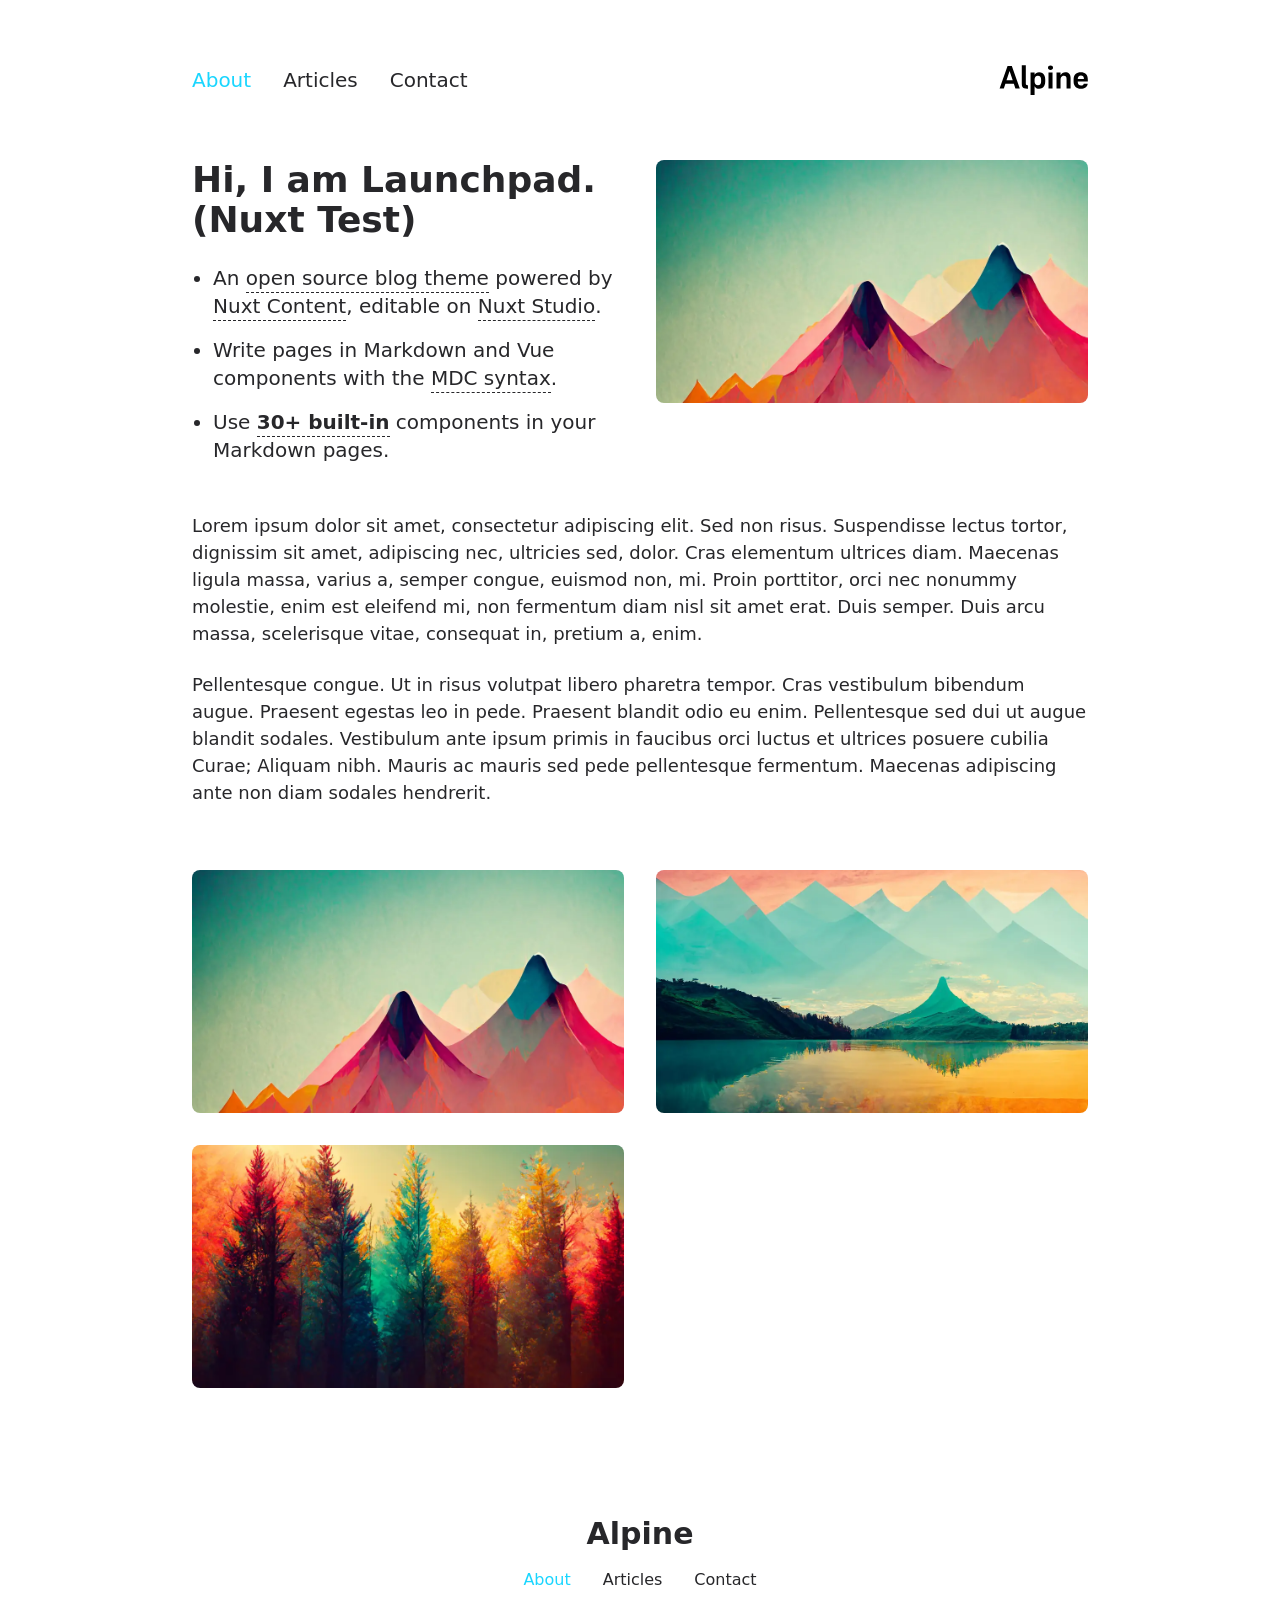
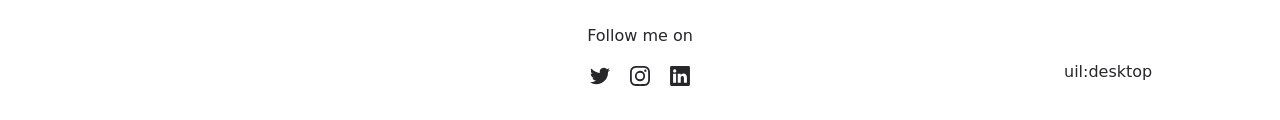
==== commit f3806a34: "Deploying to gh-pages from @ rdp-studio/blog-alpine@489de6096c17090f5cda99d4395704084277482f 🚀" ====
--- a/index.html
+++ b/index.html
@@ -1,6 +1,4 @@
-<!DOCTYPE html>
-<html  lang="en">
-<head><meta charset="utf-8">
+<!DOCTYPE html><html  lang="en"><head><meta charset="utf-8">
 <meta name="viewport" content="width=device-width, initial-scale=1">
 <title>Launchpad</title>
 <meta name="twitter:card" content="summary_large_image">
@@ -11,49 +9,46 @@
 <meta property="og:title" content="Launchpad">
 <meta name="description" content="Nuxt Test">
 <meta property="og:description" content="Nuxt Test">
-<link rel="preload" as="fetch" crossorigin="anonymous" href="/_payload.json">
-<link rel="stylesheet" href="/_nuxt/entry.2b709d1c.css">
-<link rel="stylesheet" href="/_nuxt/DocumentDrivenNotFound.aa939160.css">
-<link rel="stylesheet" href="/_nuxt/Hero.5ce94430.css">
-<link rel="stylesheet" href="/_nuxt/ProseUl.0edd7272.css">
-<link rel="stylesheet" href="/_nuxt/ProseLi.a0b5f8a8.css">
-<link rel="stylesheet" href="/_nuxt/ProseA.baee409d.css">
-<link rel="stylesheet" href="/_nuxt/ProseStrong.b01d4b3b.css">
-<link rel="stylesheet" href="/_nuxt/ProseP.b99f89cd.css">
-<link rel="stylesheet" href="/_nuxt/Gallery.c50df0ef.css">
-<link rel="modulepreload" as="script" crossorigin href="/_nuxt/entry.2d0beb57.js">
-<link rel="modulepreload" as="script" crossorigin href="/_nuxt/NuxtImg.dc7d71d1.js">
-<link rel="modulepreload" as="script" crossorigin href="/_nuxt/document-driven.876abb5d.js">
-<link rel="modulepreload" as="script" crossorigin href="/_nuxt/DocumentDrivenEmpty.e43a39ba.js">
-<link rel="modulepreload" as="script" crossorigin href="/_nuxt/ContentRenderer.f66281c4.js">
-<link rel="modulepreload" as="script" crossorigin href="/_nuxt/ContentRendererMarkdown.vue.f056e47c.js">
-<link rel="modulepreload" as="script" crossorigin href="/_nuxt/DocumentDrivenNotFound.f11cbe3e.js">
-<link rel="modulepreload" as="script" crossorigin href="/_nuxt/default.f8cfa0bd.js">
-<link rel="modulepreload" as="script" crossorigin href="/_nuxt/ContentRendererMarkdown.b78f4c5d.js">
-<link rel="modulepreload" as="script" crossorigin href="/_nuxt/Hero.ca0ab754.js">
-<link rel="modulepreload" as="script" crossorigin href="/_nuxt/MDCSlot.f509bde1.js">
-<link rel="modulepreload" as="script" crossorigin href="/_nuxt/slot.0ed90f14.js">
-<link rel="modulepreload" as="script" crossorigin href="/_nuxt/ProseUl.736a901e.js">
-<link rel="modulepreload" as="script" crossorigin href="/_nuxt/ProseLi.186f21cf.js">
-<link rel="modulepreload" as="script" crossorigin href="/_nuxt/ProseA.beec2231.js">
-<link rel="modulepreload" as="script" crossorigin href="/_nuxt/ProseStrong.015f2874.js">
-<link rel="modulepreload" as="script" crossorigin href="/_nuxt/ProseP.20d75e7d.js">
-<link rel="modulepreload" as="script" crossorigin href="/_nuxt/Gallery.0280db89.js">
-<link rel="prefetch" as="style" href="/_nuxt/article.06aa1a19.css">
-<link rel="prefetch" as="script" crossorigin href="/_nuxt/article.e9d1b893.js">
-<link rel="prefetch" as="script" crossorigin href="/_nuxt/date.824a539b.js">
-<link rel="prefetch" as="script" crossorigin href="/_nuxt/page.19314031.js">
-<link rel="prefetch" as="script" crossorigin href="/_nuxt/client-db.cbebe799.js">
-<link rel="prefetch" as="script" crossorigin href="/_nuxt/debug.9dea9ef7.js">
-<link rel="prefetch" as="style" href="/_nuxt/useStudio.26f36220.css">
-<link rel="prefetch" as="script" crossorigin href="/_nuxt/useStudio.986c0de3.js">
-<link rel="prefetch" as="script" crossorigin href="/_nuxt/asyncData.84c9e8d1.js">
-<link rel="prefetch" as="style" href="/_nuxt/error-404.7910d5ca.css">
-<link rel="prefetch" as="script" crossorigin href="/_nuxt/error-404.f9af285d.js">
-<link rel="prefetch" as="style" href="/_nuxt/error-500.1db01289.css">
-<link rel="prefetch" as="script" crossorigin href="/_nuxt/error-500.07a7cac1.js">
-<script type="module" src="/_nuxt/entry.2d0beb57.js" crossorigin></script><style id="pinceau-runtime-hydratable">@media{.phy[--]{--puid:bdZiX_-v;}.pv-Qonmvt{max-width:var(--elements-container-maxWidth);padding-left:var(--elements-container-padding-mobile);padding-right:var(--elements-container-padding-mobile);}@media (min-width: 475px){.pv-Qonmvt{padding-left:var(--elements-container-padding-xs);padding-right:var(--elements-container-padding-xs);}}@media (min-width: 640px){.pv-Qonmvt{padding-left:var(--elements-container-padding-sm);padding-right:var(--elements-container-padding-sm);}}@media (min-width: 768px){.pv-Qonmvt{padding-left:var(--elements-container-padding-md);padding-right:var(--elements-container-padding-md);}}} @media{.phy[--]{--puid:Tkzn08-c;}.pc-Tkzn08[data-v-44329c9f]{---6-li-cols:2;}} </style><style id="pinceau-theme">@media { :root {--pinceau-mq: initial; --alpine-readableLine: 68ch;--alpine-backdrop-backgroundColor: #f4f4f5b3;--prose-code-inline-padding: 0.2rem 0.375rem 0.2rem 0.375rem;--prose-code-block-backdropFilter: contrast(1);--prose-code-block-border-style: solid;--prose-code-block-border-width: 1px;--prose-tbody-tr-borderBottom-style: dashed;--prose-tbody-tr-borderBottom-width: 1px;--prose-th-textAlign: inherit;--prose-thead-borderBottom-style: solid;--prose-thead-borderBottom-width: 1px;--prose-thead-border-style: solid;--prose-thead-border-width: 0px;--prose-table-textAlign: start;--prose-hr-width: 1px;--prose-hr-style: solid;--prose-li-listStylePosition: outside;--prose-ol-li-markerColor: currentColor;--prose-ol-paddingInlineStart: 21px;--prose-ol-listStyleType: decimal;--prose-ul-li-markerColor: currentColor;--prose-ul-paddingInlineStart: 21px;--prose-ul-listStyleType: disc;--prose-blockquote-border-style: solid;--prose-blockquote-border-width: 4px;--prose-blockquote-quotes: '201C' '201D' '2018' '2019';--prose-blockquote-paddingInlineStart: 24px;--prose-a-code-color-hover: currentColor;--prose-a-code-color-static: currentColor;--prose-a-hasCode-borderBottom: none;--prose-a-border-distance: 2px;--prose-a-border-color-hover: currentColor;--prose-a-border-color-static: currentColor;--prose-a-border-style-hover: solid;--prose-a-border-style-static: dashed;--prose-a-border-width: 1px;--prose-a-color-static: inherit;--prose-a-textDecoration: none;--prose-h6-margin: 3rem 0 2rem;--prose-h5-margin: 3rem 0 2rem;--prose-h4-margin: 3rem 0 2rem;--prose-h3-margin: 3rem 0 2rem;--prose-h2-margin: 3rem 0 2rem;--prose-h1-margin: 0 0 2rem;--prose-p-fontSize: 18px;--typography-lead-loose: 2;--typography-lead-relaxed: 1.625;--typography-lead-normal: 1.5;--typography-lead-snug: 1.375;--typography-lead-tight: 1.25;--typography-lead-none: 1;--typography-lead-10: 2.5rem;--typography-lead-9: 2.25rem;--typography-lead-8: 2rem;--typography-lead-7: 1.75rem;--typography-lead-6: 1.5rem;--typography-lead-5: 1.25rem;--typography-lead-4: 1rem;--typography-lead-3: .75rem;--typography-lead-2: .5rem;--typography-lead-1: .025rem;--typography-fontWeight-black: 900;--typography-fontWeight-extrabold: 800;--typography-fontWeight-bold: 700;--typography-fontWeight-semibold: 600;--typography-fontWeight-medium: 500;--typography-fontWeight-normal: 400;--typography-fontWeight-light: 300;--typography-fontWeight-extralight: 200;--typography-fontWeight-thin: 100;--typography-fontSize-9xl: 128px;--typography-fontSize-8xl: 96px;--typography-fontSize-7xl: 72px;--typography-fontSize-6xl: 60px;--typography-fontSize-5xl: 48px;--typography-fontSize-4xl: 36px;--typography-fontSize-3xl: 30px;--typography-fontSize-2xl: 24px;--typography-fontSize-xl: 20px;--typography-fontSize-lg: 18px;--typography-fontSize-base: 16px;--typography-fontSize-sm: 14px;--typography-fontSize-xs: 12px;--typography-letterSpacing-wide: 0.025em;--typography-letterSpacing-tight: -0.025em;--typography-verticalMargin-base: 24px;--typography-verticalMargin-sm: 16px;--elements-border-secondary-hover: [object Object];--elements-backdrop-background: #fffc;--elements-backdrop-filter: saturate(200%) blur(20px);--elements-container-maxWidth: 64rem;--lead-loose: 2;--lead-relaxed: 1.625;--lead-normal: 1.5;--lead-snug: 1.375;--lead-tight: 1.25;--lead-none: 1;--lead-10: 2.5rem;--lead-9: 2.25rem;--lead-8: 2rem;--lead-7: 1.75rem;--lead-6: 1.5rem;--lead-5: 1.25rem;--lead-4: 1rem;--lead-3: .75rem;--lead-2: .5rem;--lead-1: .025rem;--letterSpacing-widest: 0.1em;--letterSpacing-wider: 0.05em;--letterSpacing-wide: 0.025em;--letterSpacing-normal: 0em;--letterSpacing-tight: -0.025em;--letterSpacing-tighter: -0.05em;--fontSize-9xl: 8rem;--fontSize-8xl: 6rem;--fontSize-7xl: 4.5rem;--fontSize-6xl: 3.75rem;--fontSize-5xl: 3rem;--fontSize-4xl: 2.25rem;--fontSize-3xl: 1.875rem;--fontSize-2xl: 1.5rem;--fontSize-xl: 1.25rem;--fontSize-lg: 1.125rem;--fontSize-base: 1rem;--fontSize-sm: 0.875rem;--fontSize-xs: 0.75rem;--fontWeight-black: 900;--fontWeight-extrabold: 800;--fontWeight-bold: 700;--fontWeight-semibold: 600;--fontWeight-medium: 500;--fontWeight-normal: 400;--fontWeight-light: 300;--fontWeight-extralight: 200;--fontWeight-thin: 100;--font-mono: ui-monospace, SFMono-Regular, Menlo, Monaco, Consolas, Liberation Mono, Courier New, monospace;--font-serif: ui-serif, Georgia, Cambria, Times New Roman, Times, serif;--font-sans: ui-sans-serif, system-ui, -apple-system, BlinkMacSystemFont, Segoe UI, Roboto, Helvetica Neue, Arial, Noto Sans, sans-serif, Apple Color Emoji, Segoe UI Emoji, Segoe UI Symbol, Noto Color Emoji;--opacity-total: 1;--opacity-high: 0.8;--opacity-medium: 0.5;--opacity-soft: 0.3;--opacity-light: 0.15;--opacity-bright: 0.1;--opacity-noOpacity: 0;--borderWidth-lg: 3px;--borderWidth-md: 2px;--borderWidth-sm: 1px;--borderWidth-noBorder: 0;--space-rem-875: 0.875rem;--space-rem-625: 0.625rem;--space-rem-375: 0.375rem;--space-rem-125: 0.125rem;--space-px: 1px;--space-128: 32rem;--space-96: 24rem;--space-80: 20rem;--space-72: 18rem;--space-64: 16rem;--space-60: 15rem;--space-56: 14rem;--space-52: 13rem;--space-48: 12rem;--space-44: 11rem;--space-40: 10rem;--space-36: 9rem;--space-32: 8rem;--space-28: 7rem;--space-24: 6rem;--space-20: 5rem;--space-16: 4rem;--space-14: 3.5rem;--space-12: 3rem;--space-11: 2.75rem;--space-10: 2.5rem;--space-9: 2.25rem;--space-8: 2rem;--space-7: 1.75rem;--space-6: 1.5rem;--space-5: 1.25rem;--space-4: 1rem;--space-3: 0.75rem;--space-2: 0.5rem;--space-1: 0.25rem;--space-0: 0px;--size-full: 100%;--size-7xl: 80rem;--size-6xl: 72rem;--size-5xl: 64rem;--size-4xl: 56rem;--size-3xl: 48rem;--size-2xl: 42rem;--size-xl: 36rem;--size-lg: 32rem;--size-md: 28rem;--size-sm: 24rem;--size-xs: 20rem;--size-200: 200px;--size-104: 104px;--size-80: 80px;--size-64: 64px;--size-56: 56px;--size-48: 48px;--size-40: 40px;--size-32: 32px;--size-24: 24px;--size-20: 20px;--size-16: 16px;--size-12: 12px;--size-8: 8px;--size-6: 6px;--size-4: 4px;--size-2: 2px;--size-0: 0px;--radii-full: 9999px;--radii-3xl: 1.75rem;--radii-2xl: 1.5rem;--radii-xl: 1rem;--radii-lg: 0.75rem;--radii-md: 0.5rem;--radii-sm: 0.375rem;--radii-xs: 0.25rem;--radii-2xs: 0.125rem;--radii-none: 0px;--shadow-none: 0px 0px 0px 0px transparent;--shadow-lg: 0px 10px 15px -3px #000000, 0px 4px 6px -4px #000000;--shadow-md: 0px 4px 6px -1px #000000, 0px 2px 4px -2px #000000;--shadow-sm: 0px 1px 3px 0px #000000, 0px 1px 2px -1px #000000;--shadow-xs: 0px 1px 2px 0px #000000;--height-screen: 100vh;--width-screen: 100vw;--color-primary-900: #002e38;--color-primary-800: #005c70;--color-primary-700: #008aa9;--color-primary-600: #00b9e1;--color-primary-500: #1ad6ff;--color-primary-400: #40ddff;--color-primary-300: #66e4ff;--color-primary-200: #8deaff;--color-primary-100: #b3f1ff;--color-primary-50: #d9f8ff;--color-ruby-900: #380011;--color-ruby-800: #700021;--color-ruby-700: #a90032;--color-ruby-600: #e10043;--color-ruby-500: #ff1a5e;--color-ruby-400: #ff4079;--color-ruby-300: #ff6694;--color-ruby-200: #ff8dae;--color-ruby-100: #ffb3c9;--color-ruby-50: #ffd9e4;--color-pink-900: #380025;--color-pink-800: #70004b;--color-pink-700: #a90070;--color-pink-600: #e10095;--color-pink-500: #ff1ab2;--color-pink-400: #ff40bf;--color-pink-300: #ff66cc;--color-pink-200: #ff8dd8;--color-pink-100: #ffb3e5;--color-pink-50: #ffd9f2;--color-purple-900: #190038;--color-purple-800: #330070;--color-purple-700: #4c00a9;--color-purple-600: #6500e1;--color-purple-500: #811aff;--color-purple-400: #9640ff;--color-purple-300: #ab66ff;--color-purple-200: #c08dff;--color-purple-100: #d5b3ff;--color-purple-50: #ead9ff;--color-royalblue-900: #0b0531;--color-royalblue-800: #160a62;--color-royalblue-700: #211093;--color-royalblue-600: #2c15c4;--color-royalblue-500: #4127e8;--color-royalblue-400: #614bec;--color-royalblue-300: #806ff0;--color-royalblue-200: #a093f3;--color-royalblue-100: #c0b7f7;--color-royalblue-50: #dfdbfb;--color-indigoblue-900: #001238;--color-indigoblue-800: #002370;--color-indigoblue-700: #0035a9;--color-indigoblue-600: #0047e1;--color-indigoblue-500: #1a62ff;--color-indigoblue-400: #407cff;--color-indigoblue-300: #6696ff;--color-indigoblue-200: #8db0ff;--color-indigoblue-100: #b3cbff;--color-indigoblue-50: #d9e5ff;--color-blue-900: #002438;--color-blue-800: #004870;--color-blue-700: #006ca9;--color-blue-600: #0090e1;--color-blue-500: #1aadff;--color-blue-400: #40bbff;--color-blue-300: #66c8ff;--color-blue-200: #8dd6ff;--color-blue-100: #b3e4ff;--color-blue-50: #d9f1ff;--color-lightblue-900: #002e38;--color-lightblue-800: #005c70;--color-lightblue-700: #008aa9;--color-lightblue-600: #00b9e1;--color-lightblue-500: #1ad6ff;--color-lightblue-400: #40ddff;--color-lightblue-300: #66e4ff;--color-lightblue-200: #8deaff;--color-lightblue-100: #b3f1ff;--color-lightblue-50: #d9f8ff;--color-teal-900: #062a28;--color-teal-800: #0b544f;--color-teal-700: #117d77;--color-teal-600: #16a79e;--color-teal-500: #1cd1c6;--color-teal-400: #36e4da;--color-teal-300: #5fe9e1;--color-teal-200: #87efe9;--color-teal-100: #aff4f0;--color-teal-50: #d7faf8;--color-pear-900: #2a2b09;--color-pear-800: #545512;--color-pear-700: #7e801b;--color-pear-600: #a8aa24;--color-pear-500: #d0d32f;--color-pear-400: #d8da52;--color-pear-300: #e0e274;--color-pear-200: #e8e997;--color-pear-100: #eff0ba;--color-pear-50: #f7f8dc;--color-red-900: #380300;--color-red-800: #700700;--color-red-700: #a90a00;--color-red-600: #e10e00;--color-red-500: #ff281a;--color-red-400: #ff4c40;--color-red-300: #ff7066;--color-red-200: #ff948d;--color-red-100: #ffb7b3;--color-red-50: #ffdbd9;--color-orange-900: #381800;--color-orange-800: #702f00;--color-orange-700: #a94700;--color-orange-600: #e15e00;--color-orange-500: #ff7a1a;--color-orange-400: #ff9040;--color-orange-300: #ffa666;--color-orange-200: #ffbd8d;--color-orange-100: #ffd3b3;--color-orange-50: #ffe9d9;--color-yellow-900: #362b03;--color-yellow-800: #6d5605;--color-yellow-700: #a38108;--color-yellow-600: #daac0a;--color-yellow-500: #f5c828;--color-yellow-400: #f7d14c;--color-yellow-300: #f8da70;--color-yellow-200: #fae393;--color-yellow-100: #fcedb7;--color-yellow-50: #fdf6db;--color-green-900: #003f25;--color-green-800: #005e38;--color-green-700: #007e4a;--color-green-600: #009d5d;--color-green-500: #00bd6f;--color-green-400: #00dc82;--color-green-300: #30ffaa;--color-green-200: #83ffcc;--color-green-100: #acffdd;--color-green-50: #d6ffee;--color-gray-900: #18181B;--color-gray-800: #27272A;--color-gray-700: #3f3f46;--color-gray-600: #52525B;--color-gray-500: #71717A;--color-gray-400: #a1a1aa;--color-gray-300: #D4d4d8;--color-gray-200: #e4e4e7;--color-gray-100: #f4f4f5;--color-gray-50: #fafafa;--color-black: #0c0c0d;--color-white: #FFFFFF;--media-portrait: only screen and (orientation: portrait);--media-landscape: only screen and (orientation: landscape);--media-rm: (prefers-reduced-motion: reduce);--media-2xl: (min-width: 1536px);--media-xl: (min-width: 1280px);--media-lg: (min-width: 1024px);--media-md: (min-width: 768px);--media-sm: (min-width: 640px);--media-xs: (min-width: 475px);--alpine-body-color: var(--color-gray-800);--alpine-body-backgroundColor: var(--color-white);--prose-code-inline-fontWeight: var(--typography-fontWeight-normal);--prose-code-inline-fontSize: var(--typography-fontSize-sm);--prose-code-inline-borderRadius: var(--radii-xs);--prose-code-block-pre-padding: var(--typography-verticalMargin-sm);--prose-code-block-margin: var(--typography-verticalMargin-base) 0;--prose-code-block-fontSize: var(--typography-fontSize-sm);--prose-tbody-code-inline-fontSize: var(--typography-fontSize-sm);--prose-tbody-td-padding: var(--typography-verticalMargin-sm);--prose-th-fontWeight: var(--typography-fontWeight-semibold);--prose-th-padding: 0 var(--typography-verticalMargin-sm) var(--typography-verticalMargin-sm) var(--typography-verticalMargin-sm);--prose-table-lineHeight: var(--typography-lead-6);--prose-table-fontSize: var(--typography-fontSize-sm);--prose-table-margin: var(--typography-verticalMargin-base) 0;--prose-hr-margin: var(--typography-verticalMargin-base) 0;--prose-li-margin: var(--typography-verticalMargin-sm) 0;--prose-ol-margin: var(--typography-verticalMargin-base) 0;--prose-ul-margin: var(--typography-verticalMargin-base) 0;--prose-blockquote-margin: var(--typography-verticalMargin-base) 0;--prose-a-code-border-style: var(--prose-a-border-style-static);--prose-a-code-border-width: var(--prose-a-border-width);--prose-a-fontWeight: var(--typography-fontWeight-medium);--prose-img-margin: var(--typography-verticalMargin-base) 0;--prose-strong-fontWeight: var(--typography-fontWeight-semibold);--prose-h6-iconSize: var(--typography-fontSize-base);--prose-h6-fontWeight: var(--typography-fontWeight-semibold);--prose-h6-lineHeight: var(--typography-lead-normal);--prose-h6-fontSize: var(--typography-fontSize-lg);--prose-h5-iconSize: var(--typography-fontSize-lg);--prose-h5-fontWeight: var(--typography-fontWeight-semibold);--prose-h5-lineHeight: var(--typography-lead-snug);--prose-h5-fontSize: var(--typography-fontSize-xl);--prose-h4-iconSize: var(--typography-fontSize-lg);--prose-h4-letterSpacing: var(--typography-letterSpacing-tight);--prose-h4-fontWeight: var(--typography-fontWeight-semibold);--prose-h4-lineHeight: var(--typography-lead-snug);--prose-h4-fontSize: var(--typography-fontSize-2xl);--prose-h3-iconSize: var(--typography-fontSize-xl);--prose-h3-letterSpacing: var(--typography-letterSpacing-tight);--prose-h3-fontWeight: var(--typography-fontWeight-semibold);--prose-h3-lineHeight: var(--typography-lead-snug);--prose-h3-fontSize: var(--typography-fontSize-3xl);--prose-h2-iconSize: var(--typography-fontSize-2xl);--prose-h2-letterSpacing: var(--typography-letterSpacing-tight);--prose-h2-fontWeight: var(--typography-fontWeight-semibold);--prose-h2-lineHeight: var(--typography-lead-tight);--prose-h2-fontSize: var(--typography-fontSize-4xl);--prose-h1-iconSize: var(--typography-fontSize-3xl);--prose-h1-letterSpacing: var(--typography-letterSpacing-tight);--prose-h1-fontWeight: var(--typography-fontWeight-bold);--prose-h1-lineHeight: var(--typography-lead-tight);--prose-h1-fontSize: var(--typography-fontSize-5xl);--prose-p-br-margin: var(--typography-verticalMargin-base) 0 0 0;--prose-p-margin: var(--typography-verticalMargin-base) 0;--prose-p-lineHeight: var(--typography-lead-normal);--typography-color-primary-900: var(--color-primary-900);--typography-color-primary-800: var(--color-primary-800);--typography-color-primary-700: var(--color-primary-700);--typography-color-primary-600: var(--color-primary-600);--typography-color-primary-500: var(--color-primary-500);--typography-color-primary-400: var(--color-primary-400);--typography-color-primary-300: var(--color-primary-300);--typography-color-primary-200: var(--color-primary-200);--typography-color-primary-100: var(--color-primary-100);--typography-color-primary-50: var(--color-primary-50);--typography-font-code: var(--font-mono);--typography-font-body: var(--font-sans);--typography-font-display: var(--font-sans);--typography-body-backgroundColor: var(--color-white);--typography-body-color: var(--color-black);--elements-state-danger-borderColor-secondary: var(--color-red-200);--elements-state-danger-borderColor-primary: var(--color-red-100);--elements-state-danger-backgroundColor-secondary: var(--color-red-100);--elements-state-danger-backgroundColor-primary: var(--color-red-50);--elements-state-danger-color-secondary: var(--color-red-600);--elements-state-danger-color-primary: var(--color-red-500);--elements-state-warning-borderColor-secondary: var(--color-yellow-200);--elements-state-warning-borderColor-primary: var(--color-yellow-100);--elements-state-warning-backgroundColor-secondary: var(--color-yellow-100);--elements-state-warning-backgroundColor-primary: var(--color-yellow-50);--elements-state-warning-color-secondary: var(--color-yellow-700);--elements-state-warning-color-primary: var(--color-yellow-600);--elements-state-success-borderColor-secondary: var(--color-green-200);--elements-state-success-borderColor-primary: var(--color-green-100);--elements-state-success-backgroundColor-secondary: var(--color-green-100);--elements-state-success-backgroundColor-primary: var(--color-green-50);--elements-state-success-color-secondary: var(--color-green-600);--elements-state-success-color-primary: var(--color-green-500);--elements-state-info-borderColor-secondary: var(--color-blue-200);--elements-state-info-borderColor-primary: var(--color-blue-100);--elements-state-info-backgroundColor-secondary: var(--color-blue-100);--elements-state-info-backgroundColor-primary: var(--color-blue-50);--elements-state-info-color-secondary: var(--color-blue-600);--elements-state-info-color-primary: var(--color-blue-500);--elements-state-primary-borderColor-secondary: var(--color-primary-200);--elements-state-primary-borderColor-primary: var(--color-primary-100);--elements-state-primary-backgroundColor-secondary: var(--color-primary-100);--elements-state-primary-backgroundColor-primary: var(--color-primary-50);--elements-state-primary-color-secondary: var(--color-primary-700);--elements-state-primary-color-primary: var(--color-primary-600);--elements-surface-secondary-backgroundColor: var(--color-gray-200);--elements-surface-primary-backgroundColor: var(--color-gray-100);--elements-surface-background-base: var(--color-gray-100);--elements-border-secondary-static: var(--color-gray-200);--elements-border-primary-hover: var(--color-gray-200);--elements-border-primary-static: var(--color-gray-100);--elements-container-padding-md: var(--space-16);--elements-container-padding-sm: var(--space-12);--elements-container-padding-xs: var(--space-8);--elements-container-padding-mobile: var(--space-6);--elements-text-secondary-color-hover: var(--color-gray-700);--elements-text-secondary-color-static: var(--color-gray-500);--elements-text-primary-color-static: var(--color-gray-900);--text-6xl-lineHeight: var(--lead-none);--text-6xl-fontSize: var(--fontSize-6xl);--text-5xl-lineHeight: var(--lead-none);--text-5xl-fontSize: var(--fontSize-5xl);--text-4xl-lineHeight: var(--lead-10);--text-4xl-fontSize: var(--fontSize-4xl);--text-3xl-lineHeight: var(--lead-9);--text-3xl-fontSize: var(--fontSize-3xl);--text-2xl-lineHeight: var(--lead-8);--text-2xl-fontSize: var(--fontSize-2xl);--text-xl-lineHeight: var(--lead-7);--text-xl-fontSize: var(--fontSize-xl);--text-lg-lineHeight: var(--lead-7);--text-lg-fontSize: var(--fontSize-lg);--text-base-lineHeight: var(--lead-6);--text-base-fontSize: var(--fontSize-base);--text-sm-lineHeight: var(--lead-5);--text-sm-fontSize: var(--fontSize-sm);--text-xs-lineHeight: var(--lead-4);--text-xs-fontSize: var(--fontSize-xs);--shadow-2xl: 0px 25px 50px -12px var(--color-gray-900);--shadow-xl: 0px 20px 25px -5px var(--color-gray-400), 0px 8px 10px -6px #000000;--color-secondary-900: var(--color-gray-900);--color-secondary-800: var(--color-gray-800);--color-secondary-700: var(--color-gray-700);--color-secondary-600: var(--color-gray-600);--color-secondary-500: var(--color-gray-500);--color-secondary-400: var(--color-gray-400);--color-secondary-300: var(--color-gray-300);--color-secondary-200: var(--color-gray-200);--color-secondary-100: var(--color-gray-100);--color-secondary-50: var(--color-gray-50);--prose-a-code-background-hover: var(--typography-color-primary-50);--prose-a-code-border-color-hover: var(--typography-color-primary-500);--prose-a-color-hover: var(--typography-color-primary-500);--typography-color-secondary-900: var(--color-secondary-900);--typography-color-secondary-800: var(--color-secondary-800);--typography-color-secondary-700: var(--color-secondary-700);--typography-color-secondary-600: var(--color-secondary-600);--typography-color-secondary-500: var(--color-secondary-500);--typography-color-secondary-400: var(--color-secondary-400);--typography-color-secondary-300: var(--color-secondary-300);--typography-color-secondary-200: var(--color-secondary-200);--typography-color-secondary-100: var(--color-secondary-100);--typography-color-secondary-50: var(--color-secondary-50);--prose-code-inline-backgroundColor: var(--typography-color-secondary-100);--prose-code-inline-color: var(--typography-color-secondary-700);--prose-code-block-backgroundColor: var(--typography-color-secondary-100);--prose-code-block-color: var(--typography-color-secondary-700);--prose-code-block-border-color: var(--typography-color-secondary-200);--prose-tbody-tr-borderBottom-color: var(--typography-color-secondary-200);--prose-th-color: var(--typography-color-secondary-600);--prose-thead-borderBottom-color: var(--typography-color-secondary-200);--prose-thead-border-color: var(--typography-color-secondary-300);--prose-hr-color: var(--typography-color-secondary-200);--prose-blockquote-border-color: var(--typography-color-secondary-200);--prose-blockquote-color: var(--typography-color-secondary-500);--prose-a-code-border-color-static: var(--typography-color-secondary-400); } }@media { :root.dark {--pinceau-mq: dark; --alpine-backdrop-backgroundColor: #18181bb3;--prose-code-block-backdropFilter: contrast(1);--prose-ol-li-markerColor: currentColor;--prose-ul-li-markerColor: currentColor;--prose-a-code-color-hover: currentColor;--prose-a-code-color-static: currentColor;--prose-a-border-color-hover: currentColor;--prose-a-border-color-static: currentColor;--prose-a-color-static: inherit;--elements-backdrop-background: #0c0d0ccc;--alpine-body-color: var(--color-gray-200);--alpine-body-backgroundColor: var(--color-black);--typography-body-backgroundColor: var(--color-black);--typography-body-color: var(--color-white);--elements-state-danger-borderColor-secondary: var(--color-red-700);--elements-state-danger-borderColor-primary: var(--color-red-800);--elements-state-danger-backgroundColor-secondary: var(--color-red-800);--elements-state-danger-backgroundColor-primary: var(--color-red-900);--elements-state-danger-color-secondary: var(--color-red-200);--elements-state-danger-color-primary: var(--color-red-300);--elements-state-warning-borderColor-secondary: var(--color-yellow-700);--elements-state-warning-borderColor-primary: var(--color-yellow-800);--elements-state-warning-backgroundColor-secondary: var(--color-yellow-800);--elements-state-warning-backgroundColor-primary: var(--color-yellow-900);--elements-state-warning-color-secondary: var(--color-yellow-200);--elements-state-warning-color-primary: var(--color-yellow-400);--elements-state-success-borderColor-secondary: var(--color-green-700);--elements-state-success-borderColor-primary: var(--color-green-800);--elements-state-success-backgroundColor-secondary: var(--color-green-800);--elements-state-success-backgroundColor-primary: var(--color-green-900);--elements-state-success-color-secondary: var(--color-green-200);--elements-state-success-color-primary: var(--color-green-400);--elements-state-info-borderColor-secondary: var(--color-blue-700);--elements-state-info-borderColor-primary: var(--color-blue-800);--elements-state-info-backgroundColor-secondary: var(--color-blue-800);--elements-state-info-backgroundColor-primary: var(--color-blue-900);--elements-state-info-color-secondary: var(--color-blue-200);--elements-state-info-color-primary: var(--color-blue-400);--elements-state-primary-borderColor-secondary: var(--color-primary-700);--elements-state-primary-borderColor-primary: var(--color-primary-800);--elements-state-primary-backgroundColor-secondary: var(--color-primary-800);--elements-state-primary-backgroundColor-primary: var(--color-primary-900);--elements-state-primary-color-secondary: var(--color-primary-200);--elements-state-primary-color-primary: var(--color-primary-400);--elements-surface-secondary-backgroundColor: var(--color-gray-800);--elements-surface-primary-backgroundColor: var(--color-gray-900);--elements-surface-background-base: var(--color-gray-900);--elements-border-secondary-static: var(--color-gray-800);--elements-border-primary-hover: var(--color-gray-800);--elements-border-primary-static: var(--color-gray-900);--elements-text-secondary-color-hover: var(--color-gray-200);--elements-text-secondary-color-static: var(--color-gray-400);--elements-text-primary-color-static: var(--color-gray-50);--prose-a-code-background-hover: var(--typography-color-primary-900);--prose-a-code-border-color-hover: var(--typography-color-primary-600);--prose-a-color-hover: var(--typography-color-primary-400);--prose-code-inline-backgroundColor: var(--typography-color-secondary-800);--prose-code-inline-color: var(--typography-color-secondary-200);--prose-code-block-backgroundColor: var(--typography-color-secondary-900);--prose-code-block-color: var(--typography-color-secondary-200);--prose-code-block-border-color: var(--typography-color-secondary-800);--prose-tbody-tr-borderBottom-color: var(--typography-color-secondary-800);--prose-th-color: var(--typography-color-secondary-400);--prose-thead-borderBottom-color: var(--typography-color-secondary-800);--prose-thead-border-color: var(--typography-color-secondary-600);--prose-hr-color: var(--typography-color-secondary-800);--prose-blockquote-border-color: var(--typography-color-secondary-700);--prose-blockquote-color: var(--typography-color-secondary-400);--prose-a-code-border-color-static: var(--typography-color-secondary-600); } }</style><script>"use strict";(()=>{const a=window,e=document.documentElement,m=["dark","light"],c=window.localStorage.getItem("nuxt-color-mode")||"system";let n=c==="system"?f():c;const l=e.getAttribute("data-color-mode-forced");l&&(n=l),i(n),a["__NUXT_COLOR_MODE__"]={preference:c,value:n,getColorScheme:f,addColorScheme:i,removeColorScheme:d};function i(o){const t=""+o+"",s="";e.classList?e.classList.add(t):e.className+=" "+t,s&&e.setAttribute("data-"+s,o)}function d(o){const t=""+o+"",s="";e.classList?e.classList.remove(t):e.className=e.className.replace(new RegExp(t,"g"),""),s&&e.removeAttribute("data-"+s)}function r(o){return a.matchMedia("(prefers-color-scheme"+o+")")}function f(){if(a.matchMedia&&r("").media!=="not all"){for(const o of m)if(r(":"+o).matches)return o}return"light"}})();
-</script></head>
-<body ><div id="__nuxt"><div class="container pv-Qonmvt pc-bdZiX_ app-layout" data-v-93c22c3b data-v-6d327d86><!--[--><div class="nuxt-progress" style="width:0%;height:3px;opacity:0;background-size:Infinity% auto;" data-v-93c22c3b></div><header class="right" data-v-93c22c3b data-v-ebfd1e7c><div class="menu" data-v-ebfd1e7c><button aria-label="Navigation Menu" data-v-ebfd1e7c><svg width="24" height="24" viewBox="0 0 68 68" fill="currentColor" xmlns="http://www.w3.org/2000/svg" data-v-ebfd1e7c><path d="M8 34C8 32.1362 8 31.2044 8.30448 30.4693C8.71046 29.4892 9.48915 28.7105 10.4693 28.3045C11.2044 28 12.1362 28 14 28C15.8638 28 16.7956 28 17.5307 28.3045C18.5108 28.7105 19.2895 29.4892 19.6955 30.4693C20 31.2044 20 32.1362 20 34C20 35.8638 20 36.7956 19.6955 37.5307C19.2895 38.5108 18.5108 39.2895 17.5307 39.6955C16.7956 40 15.8638 40 14 40C12.1362 40 11.2044 40 10.4693 39.6955C9.48915 39.2895 8.71046 38.5108 8.30448 37.5307C8 36.7956 8 35.8638 8 34Z" data-v-ebfd1e7c></path><path d="M28 34C28 32.1362 28 31.2044 28.3045 30.4693C28.7105 29.4892 29.4892 28.7105 30.4693 28.3045C31.2044 28 32.1362 28 34 28C35.8638 28 36.7956 28 37.5307 28.3045C38.5108 28.7105 39.2895 29.4892 39.6955 30.4693C40 31.2044 40 32.1362 40 34C40 35.8638 40 36.7956 39.6955 37.5307C39.2895 38.5108 38.5108 39.2895 37.5307 39.6955C36.7956 40 35.8638 40 34 40C32.1362 40 31.2044 40 30.4693 39.6955C29.4892 39.2895 28.7105 38.5108 28.3045 37.5307C28 36.7956 28 35.8638 28 34Z" data-v-ebfd1e7c></path><path d="M48 34C48 32.1362 48 31.2044 48.3045 30.4693C48.7105 29.4892 49.4892 28.7105 50.4693 28.3045C51.2044 28 52.1362 28 54 28C55.8638 28 56.7956 28 57.5307 28.3045C58.5108 28.7105 59.2895 29.4892 59.6955 30.4693C60 31.2044 60 32.1362 60 34C60 35.8638 60 36.7956 59.6955 37.5307C59.2895 38.5108 58.5108 39.2895 57.5307 39.6955C56.7956 40 55.8638 40 54 40C52.1362 40 51.2044 40 50.4693 39.6955C49.4892 39.2895 48.7105 38.5108 48.3045 37.5307C48 36.7956 48 35.8638 48 34Z" data-v-ebfd1e7c></path></svg></button></div><div class="overlay" data-v-ebfd1e7c><nav data-v-ebfd1e7c data-v-47e45ff0><ul data-v-47e45ff0><!--[--><li data-v-47e45ff0><a aria-current="page" href="/" class="router-link-active router-link-exact-active" data-v-47e45ff0><span class="underline-fx" data-v-47e45ff0></span> About</a></li><li data-v-47e45ff0><a href="/articles" class="" data-v-47e45ff0><span class="underline-fx" data-v-47e45ff0></span> Articles</a></li><li data-v-47e45ff0><a href="/contact" class="" data-v-47e45ff0><span class="underline-fx" data-v-47e45ff0></span> Contact</a></li><!--]--></ul></nav></div><div class="logo" data-v-ebfd1e7c><a aria-current="page" href="/" class="router-link-active router-link-exact-active" data-v-ebfd1e7c><img src="/logo-dark.svg" class="dark-img" alt="alpine" width="89" height="31" data-v-ebfd1e7c><img src="/logo.svg" class="light-img" alt="alpine" width="89" height="31" data-v-ebfd1e7c></a></div><div class="main-nav" data-v-ebfd1e7c><nav data-v-ebfd1e7c data-v-47e45ff0><ul data-v-47e45ff0><!--[--><li data-v-47e45ff0><a aria-current="page" href="/" class="router-link-active router-link-exact-active" data-v-47e45ff0><span class="underline-fx" data-v-47e45ff0></span> About</a></li><li data-v-47e45ff0><a href="/articles" class="" data-v-47e45ff0><span class="underline-fx" data-v-47e45ff0></span> Articles</a></li><li data-v-47e45ff0><a href="/contact" class="" data-v-47e45ff0><span class="underline-fx" data-v-47e45ff0></span> Contact</a></li><!--]--></ul></nav></div></header><!--[--><div class="document-driven-page"><main><!--[--><div><section class="hero" id="[base64]" data-v-4f176629><div class="layout" data-v-4f176629><div class="content" data-v-4f176629><div class="title" data-v-4f176629><!--[-->Hi, I am Launchpad. (Nuxt Test)<!--]--></div><div class="description" data-v-4f176629><!--[--><ul data-v-5feda7b5><!--[--><li data-v-996e086c><!--[-->An <a href="https://github.com/nuxt-themes/alpine" rel="nofollow" data-v-af1c0c3b><!--[-->open source blog theme<!--]--></a> powered by <a href="https://content.nuxtjs.org" rel="nofollow" data-v-af1c0c3b><!--[-->Nuxt Content<!--]--></a>, editable on <a href="https://nuxt.studio" rel="nofollow" data-v-af1c0c3b><!--[-->Nuxt Studio<!--]--></a>.<!--]--></li><li data-v-996e086c><!--[-->Write pages in Markdown and Vue components with the <a href="https://content.nuxtjs.org/guide/writing/mdc" rel="nofollow" data-v-af1c0c3b><!--[-->MDC syntax<!--]--></a>.<!--]--></li><li data-v-996e086c><!--[-->Use <a href="https://elements.nuxt.space" rel="nofollow" data-v-af1c0c3b><!--[--><strong data-v-9d7bd52e><!--[-->30+ built-in<!--]--></strong><!--]--></a> components in your Markdown pages.<!--]--></li><!--]--></ul><!--]--></div></div><img src="/alpine-0.webp" class="right" alt="Hero Image" width="16" height="9" data-v-4f176629></div></section><p data-v-63bfa697><!--[-->Lorem ipsum dolor sit amet, consectetur adipiscing elit. Sed non risus. Suspendisse lectus tortor, dignissim sit amet, adipiscing nec, ultricies sed, dolor. Cras elementum ultrices diam. Maecenas ligula massa, varius a, semper congue, euismod non, mi. Proin porttitor, orci nec nonummy molestie, enim est eleifend mi, non fermentum diam nisl sit amet erat. Duis semper. Duis arcu massa, scelerisque vitae, consequat in, pretium a, enim.<!--]--></p><p data-v-63bfa697><!--[-->Pellentesque congue. Ut in risus volutpat libero pharetra tempor. Cras vestibulum bibendum augue. Praesent egestas leo in pede. Praesent blandit odio eu enim. Pellentesque sed dui ut augue blandit sodales. Vestibulum ante ipsum primis in faucibus orci luctus et ultrices posuere cubilia Curae; Aliquam nibh. Mauris ac mauris sed pede pellentesque fermentum. Maecenas adipiscing ante non diam sodales hendrerit.<!--]--></p><section class="gallery pc-Tkzn08" data-v-44329c9f><div class="layout" data-v-44329c9f><!--[--><img src="/alpine-0.webp" width="16" height="9" data-v-44329c9f><img src="/alpine-1.webp" width="16" height="9" data-v-44329c9f><img src="/alpine-2.webp" width="16" height="9" data-v-44329c9f><!--]--></div></section></div><!--]--></main></div><!--]--><footer class="center" data-v-93c22c3b data-v-d63b5c07><a href="https://www.github.com/nuxt-themes/alpine" rel="noopener noreferrer" class="credits" data-v-d63b5c07>Alpine</a><div class="navigation" data-v-d63b5c07><nav data-v-d63b5c07 data-v-47e45ff0><ul data-v-47e45ff0><!--[--><li data-v-47e45ff0><a aria-current="page" href="/" class="router-link-active router-link-exact-active" data-v-47e45ff0><span class="underline-fx" data-v-47e45ff0></span> About</a></li><li data-v-47e45ff0><a href="/articles" class="" data-v-47e45ff0><span class="underline-fx" data-v-47e45ff0></span> Articles</a></li><li data-v-47e45ff0><a href="/contact" class="" data-v-47e45ff0><span class="underline-fx" data-v-47e45ff0></span> Contact</a></li><!--]--></ul></nav></div><p class="message" data-v-d63b5c07>Follow me on</p><div class="icons" data-v-d63b5c07><div class="social" data-v-d63b5c07><!--[--><a href="https://twitter.com/nuxtlabs" rel="noopener noreferrer" target="_blank" title="nuxtlabs" aria-label="nuxtlabs" data-v-ddf2f94a><svg xmlns="http://www.w3.org/2000/svg" xmlns:xlink="http://www.w3.org/1999/xlink" aria-hidden="true" role="img" class="icon" data-v-ddf2f94a style="" width="1em" height="1em" viewBox="0 0 24 24" data-v-121c6e7d><path fill="currentColor" d="M22 5.8a8.49 8.49 0 0 1-2.36.64a4.13 4.13 0 0 0 1.81-2.27a8.21 8.21 0 0 1-2.61 1a4.1 4.1 0 0 0-7 3.74a11.64 11.64 0 0 1-8.45-4.29a4.16 4.16 0 0 0-.55 2.07a4.09 4.09 0 0 0 1.82 3.41a4.05 4.05 0 0 1-1.86-.51v.05a4.1 4.1 0 0 0 3.3 4a3.93 3.93 0 0 1-1.1.17a4.9 4.9 0 0 1-.77-.07a4.11 4.11 0 0 0 3.83 2.84A8.22 8.22 0 0 1 3 18.34a7.93 7.93 0 0 1-1-.06a11.57 11.57 0 0 0 6.29 1.85A11.59 11.59 0 0 0 20 8.45v-.53a8.43 8.43 0 0 0 2-2.12Z"/></svg></a><a href="https://instagram.com/atinuxt" rel="noopener noreferrer" target="_blank" title="atinuxt" aria-label="atinuxt" data-v-ddf2f94a><svg xmlns="http://www.w3.org/2000/svg" xmlns:xlink="http://www.w3.org/1999/xlink" aria-hidden="true" role="img" class="icon" data-v-ddf2f94a style="" width="1em" height="1em" viewBox="0 0 24 24" data-v-121c6e7d><path fill="currentColor" d="M17.34 5.46a1.2 1.2 0 1 0 1.2 1.2a1.2 1.2 0 0 0-1.2-1.2Zm4.6 2.42a7.59 7.59 0 0 0-.46-2.43a4.94 4.94 0 0 0-1.16-1.77a4.7 4.7 0 0 0-1.77-1.15a7.3 7.3 0 0 0-2.43-.47C15.06 2 14.72 2 12 2s-3.06 0-4.12.06a7.3 7.3 0 0 0-2.43.47a4.78 4.78 0 0 0-1.77 1.15a4.7 4.7 0 0 0-1.15 1.77a7.3 7.3 0 0 0-.47 2.43C2 8.94 2 9.28 2 12s0 3.06.06 4.12a7.3 7.3 0 0 0 .47 2.43a4.7 4.7 0 0 0 1.15 1.77a4.78 4.78 0 0 0 1.77 1.15a7.3 7.3 0 0 0 2.43.47C8.94 22 9.28 22 12 22s3.06 0 4.12-.06a7.3 7.3 0 0 0 2.43-.47a4.7 4.7 0 0 0 1.77-1.15a4.85 4.85 0 0 0 1.16-1.77a7.59 7.59 0 0 0 .46-2.43c0-1.06.06-1.4.06-4.12s0-3.06-.06-4.12ZM20.14 16a5.61 5.61 0 0 1-.34 1.86a3.06 3.06 0 0 1-.75 1.15a3.19 3.19 0 0 1-1.15.75a5.61 5.61 0 0 1-1.86.34c-1 .05-1.37.06-4 .06s-3 0-4-.06a5.73 5.73 0 0 1-1.94-.3a3.27 3.27 0 0 1-1.1-.75a3 3 0 0 1-.74-1.15a5.54 5.54 0 0 1-.4-1.9c0-1-.06-1.37-.06-4s0-3 .06-4a5.54 5.54 0 0 1 .35-1.9A3 3 0 0 1 5 5a3.14 3.14 0 0 1 1.1-.8A5.73 5.73 0 0 1 8 3.86c1 0 1.37-.06 4-.06s3 0 4 .06a5.61 5.61 0 0 1 1.86.34a3.06 3.06 0 0 1 1.19.8a3.06 3.06 0 0 1 .75 1.1a5.61 5.61 0 0 1 .34 1.9c.05 1 .06 1.37.06 4s-.01 3-.06 4ZM12 6.87A5.13 5.13 0 1 0 17.14 12A5.12 5.12 0 0 0 12 6.87Zm0 8.46A3.33 3.33 0 1 1 15.33 12A3.33 3.33 0 0 1 12 15.33Z"/></svg></a><a href="https://www.linkedin.com/company/nuxtlabs" rel="noopener noreferrer" target="_blank" title="LinkedIn" aria-label="LinkedIn" data-v-ddf2f94a><svg xmlns="http://www.w3.org/2000/svg" xmlns:xlink="http://www.w3.org/1999/xlink" aria-hidden="true" role="img" class="icon" data-v-ddf2f94a style="" width="1em" height="1em" viewBox="0 0 24 24" data-v-121c6e7d><path fill="currentColor" d="M20.47 2H3.53a1.45 1.45 0 0 0-1.47 1.43v17.14A1.45 1.45 0 0 0 3.53 22h16.94a1.45 1.45 0 0 0 1.47-1.43V3.43A1.45 1.45 0 0 0 20.47 2ZM8.09 18.74h-3v-9h3ZM6.59 8.48a1.56 1.56 0 1 1 0-3.12a1.57 1.57 0 1 1 0 3.12Zm12.32 10.26h-3v-4.83c0-1.21-.43-2-1.52-2A1.65 1.65 0 0 0 12.85 13a2 2 0 0 0-.1.73v5h-3v-9h3V11a3 3 0 0 1 2.71-1.5c2 0 3.45 1.29 3.45 4.06Z"/></svg></a><!--]--></div><div class="color-mode-switch" data-v-d63b5c07><button aria-label="Color Mode" data-v-d63b5c07 data-v-693a1e33><span data-v-693a1e33></span></button></div></div></footer><!--]--></div></div><script type="application/json" id="__NUXT_DATA__" data-ssr="true" data-src="/_payload.json">[{"state":1,"_errors":186,"serverRendered":156,"path":7,"prerenderedAt":-1},["Reactive",2],{"$sdd-pages":3,"$sdd-surrounds":132,"$sdd-globals":152,"$scolor-mode":154,"$sdd-navigation":157,"$sicons":177},["ShallowRef",4],["ShallowReactive",5],{"/":6},{"_path":7,"_dir":8,"_draft":9,"_partial":9,"_locale":8,"title":10,"description":11,"layout":12,"head":13,"body":15,"_type":127,"_id":128,"_source":129,"_file":130,"_extension":131},"/","",false,"About","Nuxt Test","default",{"title":14},"Launchpad",{"type":16,"children":17,"toc":124},"root",[18,109,114,119],{"type":19,"tag":20,"props":21,"children":24},"element","hero",{"image":22,"id":23},"/alpine-0.webp","[base64]",[25,36],{"type":19,"tag":26,"props":27,"children":28},"template",{"v-slot:title":8},[29],{"type":19,"tag":30,"props":31,"children":32},"p",{},[33],{"type":34,"value":35},"text","Hi, I am Launchpad. (Nuxt Test)",{"type":19,"tag":26,"props":37,"children":38},{"v-slot:description":8},[39],{"type":19,"tag":40,"props":41,"children":42},"ul",{},[43,78,91],{"type":19,"tag":44,"props":45,"children":46},"li",{},[47,49,58,60,67,69,76],{"type":34,"value":48},"An ",{"type":19,"tag":50,"props":51,"children":55},"a",{"href":52,"rel":53},"https://github.com/nuxt-themes/alpine",[54],"nofollow",[56],{"type":34,"value":57},"open source blog theme",{"type":34,"value":59}," powered by ",{"type":19,"tag":50,"props":61,"children":64},{"href":62,"rel":63},"https://content.nuxtjs.org",[54],[65],{"type":34,"value":66},"Nuxt Content",{"type":34,"value":68},", editable on ",{"type":19,"tag":50,"props":70,"children":73},{"href":71,"rel":72},"https://nuxt.studio",[54],[74],{"type":34,"value":75},"Nuxt Studio",{"type":34,"value":77},".",{"type":19,"tag":44,"props":79,"children":80},{},[81,83,90],{"type":34,"value":82},"Write pages in Markdown and Vue components with the ",{"type":19,"tag":50,"props":84,"children":87},{"href":85,"rel":86},"https://content.nuxtjs.org/guide/writing/mdc",[54],[88],{"type":34,"value":89},"MDC syntax",{"type":34,"value":77},{"type":19,"tag":44,"props":92,"children":93},{},[94,96,107],{"type":34,"value":95},"Use ",{"type":19,"tag":50,"props":97,"children":100},{"href":98,"rel":99},"https://elements.nuxt.space",[54],[101],{"type":19,"tag":102,"props":103,"children":104},"strong",{},[105],{"type":34,"value":106},"30+ built-in",{"type":34,"value":108}," components in your Markdown pages.",{"type":19,"tag":30,"props":110,"children":111},{},[112],{"type":34,"value":113},"Lorem ipsum dolor sit amet, consectetur adipiscing elit. Sed non risus. Suspendisse lectus tortor, dignissim sit amet, adipiscing nec, ultricies sed, dolor. Cras elementum ultrices diam. Maecenas ligula massa, varius a, semper congue, euismod non, mi. Proin porttitor, orci nec nonummy molestie, enim est eleifend mi, non fermentum diam nisl sit amet erat. Duis semper. Duis arcu massa, scelerisque vitae, consequat in, pretium a, enim.",{"type":19,"tag":30,"props":115,"children":116},{},[117],{"type":34,"value":118},"Pellentesque congue. Ut in risus volutpat libero pharetra tempor. Cras vestibulum bibendum augue. Praesent egestas leo in pede. Praesent blandit odio eu enim. Pellentesque sed dui ut augue blandit sodales. Vestibulum ante ipsum primis in faucibus orci luctus et ultrices posuere cubilia Curae; Aliquam nibh. Mauris ac mauris sed pede pellentesque fermentum. Maecenas adipiscing ante non diam sodales hendrerit.",{"type":19,"tag":120,"props":121,"children":123},"gallery",{":images":122},"[\"/alpine-0.webp\",\"/alpine-1.webp\",\"/alpine-2.webp\"]",[],{"title":8,"searchDepth":125,"depth":125,"links":126},2,[],"markdown","content:1.index.md","content","1.index.md","md",["ShallowRef",133],["ShallowReactive",134],{"/":135},[136,137],null,{"_path":138,"_dir":8,"_draft":9,"_partial":9,"_locale":8,"title":139,"description":8,"layout":140,"body":141,"_type":127,"_id":150,"_source":129,"_file":151,"_extension":131},"/articles","Articles","page",{"type":16,"children":142,"toc":148},[143],{"type":19,"tag":144,"props":145,"children":147},"articles-list",{"path":146},"articles",[],{"title":8,"searchDepth":125,"depth":125,"links":149},[],"content:2.articles.md","2.articles.md",["ShallowRef",153],{},{"preference":155,"value":155,"unknown":156,"forced":9},"system",true,[158,159,174],{"title":10,"_path":7,"layout":12},{"title":139,"_path":138,"children":160,"layout":140},[161,165,168,171],{"title":162,"_path":163,"layout":164},"Get started with Alpine","/articles/get-started","article",{"title":166,"_path":167,"layout":164},"Configure Alpine","/articles/configure",{"title":169,"_path":170,"layout":164},"Write Articles","/articles/write-articles",{"title":172,"_path":173,"layout":164},"Customize Alpine","/articles/design-tokens",{"title":175,"_path":176,"layout":12},"Contact","/contact",{"uil:twitter":178,"uil:instagram":182,"uil:linkedin":184},{"left":179,"top":179,"width":180,"height":180,"rotate":179,"vFlip":9,"hFlip":9,"body":181},0,24,"\u003Cpath fill=\"currentColor\" d=\"M22 5.8a8.49 8.49 0 0 1-2.36.64a4.13 4.13 0 0 0 1.81-2.27a8.21 8.21 0 0 1-2.61 1a4.1 4.1 0 0 0-7 3.74a11.64 11.64 0 0 1-8.45-4.29a4.16 4.16 0 0 0-.55 2.07a4.09 4.09 0 0 0 1.82 3.41a4.05 4.05 0 0 1-1.86-.51v.05a4.1 4.1 0 0 0 3.3 4a3.93 3.93 0 0 1-1.1.17a4.9 4.9 0 0 1-.77-.07a4.11 4.11 0 0 0 3.83 2.84A8.22 8.22 0 0 1 3 18.34a7.93 7.93 0 0 1-1-.06a11.57 11.57 0 0 0 6.29 1.85A11.59 11.59 0 0 0 20 8.45v-.53a8.43 8.43 0 0 0 2-2.12Z\"/>",{"left":179,"top":179,"width":180,"height":180,"rotate":179,"vFlip":9,"hFlip":9,"body":183},"\u003Cpath fill=\"currentColor\" d=\"M17.34 5.46a1.2 1.2 0 1 0 1.2 1.2a1.2 1.2 0 0 0-1.2-1.2Zm4.6 2.42a7.59 7.59 0 0 0-.46-2.43a4.94 4.94 0 0 0-1.16-1.77a4.7 4.7 0 0 0-1.77-1.15a7.3 7.3 0 0 0-2.43-.47C15.06 2 14.72 2 12 2s-3.06 0-4.12.06a7.3 7.3 0 0 0-2.43.47a4.78 4.78 0 0 0-1.77 1.15a4.7 4.7 0 0 0-1.15 1.77a7.3 7.3 0 0 0-.47 2.43C2 8.94 2 9.28 2 12s0 3.06.06 4.12a7.3 7.3 0 0 0 .47 2.43a4.7 4.7 0 0 0 1.15 1.77a4.78 4.78 0 0 0 1.77 1.15a7.3 7.3 0 0 0 2.43.47C8.94 22 9.28 22 12 22s3.06 0 4.12-.06a7.3 7.3 0 0 0 2.43-.47a4.7 4.7 0 0 0 1.77-1.15a4.85 4.85 0 0 0 1.16-1.77a7.59 7.59 0 0 0 .46-2.43c0-1.06.06-1.4.06-4.12s0-3.06-.06-4.12ZM20.14 16a5.61 5.61 0 0 1-.34 1.86a3.06 3.06 0 0 1-.75 1.15a3.19 3.19 0 0 1-1.15.75a5.61 5.61 0 0 1-1.86.34c-1 .05-1.37.06-4 .06s-3 0-4-.06a5.73 5.73 0 0 1-1.94-.3a3.27 3.27 0 0 1-1.1-.75a3 3 0 0 1-.74-1.15a5.54 5.54 0 0 1-.4-1.9c0-1-.06-1.37-.06-4s0-3 .06-4a5.54 5.54 0 0 1 .35-1.9A3 3 0 0 1 5 5a3.14 3.14 0 0 1 1.1-.8A5.73 5.73 0 0 1 8 3.86c1 0 1.37-.06 4-.06s3 0 4 .06a5.61 5.61 0 0 1 1.86.34a3.06 3.06 0 0 1 1.19.8a3.06 3.06 0 0 1 .75 1.1a5.61 5.61 0 0 1 .34 1.9c.05 1 .06 1.37.06 4s-.01 3-.06 4ZM12 6.87A5.13 5.13 0 1 0 17.14 12A5.12 5.12 0 0 0 12 6.87Zm0 8.46A3.33 3.33 0 1 1 15.33 12A3.33 3.33 0 0 1 12 15.33Z\"/>",{"left":179,"top":179,"width":180,"height":180,"rotate":179,"vFlip":9,"hFlip":9,"body":185},"\u003Cpath fill=\"currentColor\" d=\"M20.47 2H3.53a1.45 1.45 0 0 0-1.47 1.43v17.14A1.45 1.45 0 0 0 3.53 22h16.94a1.45 1.45 0 0 0 1.47-1.43V3.43A1.45 1.45 0 0 0 20.47 2ZM8.09 18.74h-3v-9h3ZM6.59 8.48a1.56 1.56 0 1 1 0-3.12a1.57 1.57 0 1 1 0 3.12Zm12.32 10.26h-3v-4.83c0-1.21-.43-2-1.52-2A1.65 1.65 0 0 0 12.85 13a2 2 0 0 0-.1.73v5h-3v-9h3V11a3 3 0 0 1 2.71-1.5c2 0 3.45 1.29 3.45 4.06Z\"/>",["Reactive",187],{}]</script>
-<script>window.__NUXT__={};window.__NUXT__.config={public:{FORMSPREE_URL:"",plausible:{hashMode:false,trackLocalhost:false,domain:"",apiHost:"https://plausible.io",autoPageviews:true,autoOutboundTracking:false},studio:{apiURL:"https://api.nuxt.studio"},mdc:{components:{prose:true,map:{p:"prose-p",a:"prose-a",blockquote:"prose-blockquote","code-inline":"prose-code-inline",code:"ProseCodeInline",em:"prose-em",h1:"prose-h1",h2:"prose-h2",h3:"prose-h3",h4:"prose-h4",h5:"prose-h5",h6:"prose-h6",hr:"prose-hr",img:"prose-img",ul:"prose-ul",ol:"prose-ol",li:"prose-li",strong:"prose-strong",table:"prose-table",thead:"prose-thead",tbody:"prose-tbody",td:"prose-td",th:"prose-th",tr:"prose-tr"}},headings:{anchorLinks:{h1:false,h2:true,h3:true,h4:true,h5:false,h6:false}}},content:{locales:[],defaultLocale:"",integrity:1695546415292,experimental:{stripQueryParameters:false,advanceQuery:false,clientDB:false},respectPathCase:false,api:{baseURL:"/api/_content"},navigation:{fields:["navTitle","layout"]},tags:{p:"prose-p",a:"prose-a",blockquote:"prose-blockquote","code-inline":"prose-code-inline",code:"ProseCodeInline",em:"prose-em",h1:"prose-h1",h2:"prose-h2",h3:"prose-h3",h4:"prose-h4",h5:"prose-h5",h6:"prose-h6",hr:"prose-hr",img:"prose-img",ul:"prose-ul",ol:"prose-ol",li:"prose-li",strong:"prose-strong",table:"prose-table",thead:"prose-thead",tbody:"prose-tbody",td:"prose-td",th:"prose-th",tr:"prose-tr"},highlight:{theme:{default:"github-light",dark:"github-dark"},preload:["json","js","ts","html","css","vue","diff","shell","markdown","yaml","bash","ini","c","cpp"]},wsUrl:"",documentDriven:{page:true,navigation:true,surround:true,globals:{},layoutFallbacks:["theme"],injectPage:true},host:"",trailingSlash:false,contentHead:true,anchorLinks:{depth:4,exclude:[1]}}},app:{baseURL:"/",buildAssetsDir:"/_nuxt/",cdnURL:""}}</script></body>
-</html>+<link rel="preload" as="fetch" crossorigin="anonymous" href="/_payload.json?e35b6a72-955a-48e2-9844-63dcf79cf25d">
+<link rel="stylesheet" href="/_nuxt/entry.5mNusYLx.css">
+<link rel="stylesheet" href="/_nuxt/DocumentDrivenNotFound.CeUNcIAH.css">
+<link rel="stylesheet" href="/_nuxt/Hero.Btv0j0fa.css">
+<link rel="stylesheet" href="/_nuxt/ProseUl.PBbf5qLl.css">
+<link rel="stylesheet" href="/_nuxt/ProseLi.70MHq6GO.css">
+<link rel="stylesheet" href="/_nuxt/ProseA.CkQ8i-_m.css">
+<link rel="stylesheet" href="/_nuxt/ProseStrong.C2S7cHcm.css">
+<link rel="stylesheet" href="/_nuxt/ProseP.q_CNrndt.css">
+<link rel="stylesheet" href="/_nuxt/Gallery.B0lIgBAj.css">
+<link rel="modulepreload" as="script" crossorigin href="/_nuxt/B6OWTG00.js">
+<link rel="modulepreload" as="script" crossorigin href="/_nuxt/CCOSiSR-.js">
+<link rel="modulepreload" as="script" crossorigin href="/_nuxt/Bn3HM7a7.js">
+<link rel="modulepreload" as="script" crossorigin href="/_nuxt/n-SQgufE.js">
+<link rel="modulepreload" as="script" crossorigin href="/_nuxt/D16uir7Y.js">
+<link rel="modulepreload" as="script" crossorigin href="/_nuxt/C19ly9ij.js">
+<link rel="modulepreload" as="script" crossorigin href="/_nuxt/C3N84328.js">
+<link rel="modulepreload" as="script" crossorigin href="/_nuxt/DAVwjqqn.js">
+<link rel="modulepreload" as="script" crossorigin href="/_nuxt/BokQ3Tl4.js">
+<link rel="modulepreload" as="script" crossorigin href="/_nuxt/Q2rUDf3r.js">
+<link rel="modulepreload" as="script" crossorigin href="/_nuxt/C65bbLGG.js">
+<link rel="modulepreload" as="script" crossorigin href="/_nuxt/CHM_zHba.js">
+<link rel="modulepreload" as="script" crossorigin href="/_nuxt/DUqu4blB.js">
+<link rel="modulepreload" as="script" crossorigin href="/_nuxt/BvBToo2J.js">
+<link rel="modulepreload" as="script" crossorigin href="/_nuxt/B8RyuNI6.js">
+<link rel="modulepreload" as="script" crossorigin href="/_nuxt/L2xSXH7H.js">
+<link rel="modulepreload" as="script" crossorigin href="/_nuxt/BwubtN6g.js">
+<link rel="modulepreload" as="script" crossorigin href="/_nuxt/ZWbTJPWz.js">
+<link rel="prefetch" as="style" href="/_nuxt/article.D1-1997U.css">
+<link rel="prefetch" as="script" crossorigin href="/_nuxt/I8AScPnk.js">
+<link rel="prefetch" as="script" crossorigin href="/_nuxt/BcWussCh.js">
+<link rel="prefetch" as="script" crossorigin href="/_nuxt/BIWj66f4.js">
+<link rel="prefetch" as="script" crossorigin href="/_nuxt/CKsn9oXa.js">
+<link rel="prefetch" as="style" href="/_nuxt/useStudio.BB218yG3.css">
+<link rel="prefetch" as="script" crossorigin href="/_nuxt/BPxGIZzj.js">
+<link rel="prefetch" as="script" crossorigin href="/_nuxt/BFpIaGS_.js">
+<link rel="prefetch" as="style" href="/_nuxt/error-404.BgJ0DaSj.css">
+<link rel="prefetch" as="script" crossorigin href="/_nuxt/q2HdGHEo.js">
+<link rel="prefetch" as="style" href="/_nuxt/error-500.COJOQdl4.css">
+<link rel="prefetch" as="script" crossorigin href="/_nuxt/BbCTUGk8.js">
+<script type="module" src="/_nuxt/B6OWTG00.js" crossorigin></script><style id="pinceau-runtime-hydratable">@media{.phy[--]{--puid:I2c7dj-v;}.pv-QsK-0h{max-width:var(--elements-container-maxWidth);padding-left:var(--elements-container-padding-mobile);padding-right:var(--elements-container-padding-mobile);}@media (min-width: 475px){.pv-QsK-0h{padding-left:var(--elements-container-padding-xs);padding-right:var(--elements-container-padding-xs);}}@media (min-width: 640px){.pv-QsK-0h{padding-left:var(--elements-container-padding-sm);padding-right:var(--elements-container-padding-sm);}}@media (min-width: 768px){.pv-QsK-0h{padding-left:var(--elements-container-padding-md);padding-right:var(--elements-container-padding-md);}}} @media{.phy[--]{--puid:5TZZaX-c;}.pc-5TZZaX[data-v-ca40bb99]{---6-li-cols:2;}} </style><style id="pinceau-theme">@media { :root {--pinceau-mq: initial; --alpine-readableLine: 68ch;--alpine-backdrop-backgroundColor: #f4f4f5b3;--prose-code-inline-padding: 0.2rem 0.375rem 0.2rem 0.375rem;--prose-code-block-backdropFilter: contrast(1);--prose-code-block-border-style: solid;--prose-code-block-border-width: 1px;--prose-tbody-tr-borderBottom-style: dashed;--prose-tbody-tr-borderBottom-width: 1px;--prose-th-textAlign: inherit;--prose-thead-borderBottom-style: solid;--prose-thead-borderBottom-width: 1px;--prose-thead-border-style: solid;--prose-thead-border-width: 0px;--prose-table-textAlign: start;--prose-hr-width: 1px;--prose-hr-style: solid;--prose-li-listStylePosition: outside;--prose-ol-li-markerColor: currentColor;--prose-ol-paddingInlineStart: 21px;--prose-ol-listStyleType: decimal;--prose-ul-li-markerColor: currentColor;--prose-ul-paddingInlineStart: 21px;--prose-ul-listStyleType: disc;--prose-blockquote-border-style: solid;--prose-blockquote-border-width: 4px;--prose-blockquote-quotes: '201C' '201D' '2018' '2019';--prose-blockquote-paddingInlineStart: 24px;--prose-a-code-color-hover: currentColor;--prose-a-code-color-static: currentColor;--prose-a-hasCode-borderBottom: none;--prose-a-border-distance: 2px;--prose-a-border-color-hover: currentColor;--prose-a-border-color-static: currentColor;--prose-a-border-style-hover: solid;--prose-a-border-style-static: dashed;--prose-a-border-width: 1px;--prose-a-color-static: inherit;--prose-a-textDecoration: none;--prose-h6-margin: 3rem 0 2rem;--prose-h5-margin: 3rem 0 2rem;--prose-h4-margin: 3rem 0 2rem;--prose-h3-margin: 3rem 0 2rem;--prose-h2-margin: 3rem 0 2rem;--prose-h1-margin: 0 0 2rem;--prose-p-fontSize: 18px;--typography-lead-loose: 2;--typography-lead-relaxed: 1.625;--typography-lead-normal: 1.5;--typography-lead-snug: 1.375;--typography-lead-tight: 1.25;--typography-lead-none: 1;--typography-lead-10: 2.5rem;--typography-lead-9: 2.25rem;--typography-lead-8: 2rem;--typography-lead-7: 1.75rem;--typography-lead-6: 1.5rem;--typography-lead-5: 1.25rem;--typography-lead-4: 1rem;--typography-lead-3: .75rem;--typography-lead-2: .5rem;--typography-lead-1: .025rem;--typography-fontWeight-black: 900;--typography-fontWeight-extrabold: 800;--typography-fontWeight-bold: 700;--typography-fontWeight-semibold: 600;--typography-fontWeight-medium: 500;--typography-fontWeight-normal: 400;--typography-fontWeight-light: 300;--typography-fontWeight-extralight: 200;--typography-fontWeight-thin: 100;--typography-fontSize-9xl: 128px;--typography-fontSize-8xl: 96px;--typography-fontSize-7xl: 72px;--typography-fontSize-6xl: 60px;--typography-fontSize-5xl: 48px;--typography-fontSize-4xl: 36px;--typography-fontSize-3xl: 30px;--typography-fontSize-2xl: 24px;--typography-fontSize-xl: 20px;--typography-fontSize-lg: 18px;--typography-fontSize-base: 16px;--typography-fontSize-sm: 14px;--typography-fontSize-xs: 12px;--typography-letterSpacing-wide: 0.025em;--typography-letterSpacing-tight: -0.025em;--typography-verticalMargin-base: 24px;--typography-verticalMargin-sm: 16px;--elements-border-secondary-hover: [object Object];--elements-backdrop-background: #fffc;--elements-backdrop-filter: saturate(200%) blur(20px);--elements-container-maxWidth: 64rem;--lead-loose: 2;--lead-relaxed: 1.625;--lead-normal: 1.5;--lead-snug: 1.375;--lead-tight: 1.25;--lead-none: 1;--lead-10: 2.5rem;--lead-9: 2.25rem;--lead-8: 2rem;--lead-7: 1.75rem;--lead-6: 1.5rem;--lead-5: 1.25rem;--lead-4: 1rem;--lead-3: .75rem;--lead-2: .5rem;--lead-1: .025rem;--letterSpacing-widest: 0.1em;--letterSpacing-wider: 0.05em;--letterSpacing-wide: 0.025em;--letterSpacing-normal: 0em;--letterSpacing-tight: -0.025em;--letterSpacing-tighter: -0.05em;--fontSize-9xl: 8rem;--fontSize-8xl: 6rem;--fontSize-7xl: 4.5rem;--fontSize-6xl: 3.75rem;--fontSize-5xl: 3rem;--fontSize-4xl: 2.25rem;--fontSize-3xl: 1.875rem;--fontSize-2xl: 1.5rem;--fontSize-xl: 1.25rem;--fontSize-lg: 1.125rem;--fontSize-base: 1rem;--fontSize-sm: 0.875rem;--fontSize-xs: 0.75rem;--fontWeight-black: 900;--fontWeight-extrabold: 800;--fontWeight-bold: 700;--fontWeight-semibold: 600;--fontWeight-medium: 500;--fontWeight-normal: 400;--fontWeight-light: 300;--fontWeight-extralight: 200;--fontWeight-thin: 100;--font-mono: ui-monospace, SFMono-Regular, Menlo, Monaco, Consolas, Liberation Mono, Courier New, monospace;--font-serif: ui-serif, Georgia, Cambria, Times New Roman, Times, serif;--font-sans: ui-sans-serif, system-ui, -apple-system, BlinkMacSystemFont, Segoe UI, Roboto, Helvetica Neue, Arial, Noto Sans, sans-serif, Apple Color Emoji, Segoe UI Emoji, Segoe UI Symbol, Noto Color Emoji;--opacity-total: 1;--opacity-high: 0.8;--opacity-medium: 0.5;--opacity-soft: 0.3;--opacity-light: 0.15;--opacity-bright: 0.1;--opacity-noOpacity: 0;--borderWidth-lg: 3px;--borderWidth-md: 2px;--borderWidth-sm: 1px;--borderWidth-noBorder: 0;--space-rem-875: 0.875rem;--space-rem-625: 0.625rem;--space-rem-375: 0.375rem;--space-rem-125: 0.125rem;--space-px: 1px;--space-128: 32rem;--space-96: 24rem;--space-80: 20rem;--space-72: 18rem;--space-64: 16rem;--space-60: 15rem;--space-56: 14rem;--space-52: 13rem;--space-48: 12rem;--space-44: 11rem;--space-40: 10rem;--space-36: 9rem;--space-32: 8rem;--space-28: 7rem;--space-24: 6rem;--space-20: 5rem;--space-16: 4rem;--space-14: 3.5rem;--space-12: 3rem;--space-11: 2.75rem;--space-10: 2.5rem;--space-9: 2.25rem;--space-8: 2rem;--space-7: 1.75rem;--space-6: 1.5rem;--space-5: 1.25rem;--space-4: 1rem;--space-3: 0.75rem;--space-2: 0.5rem;--space-1: 0.25rem;--space-0: 0px;--size-full: 100%;--size-7xl: 80rem;--size-6xl: 72rem;--size-5xl: 64rem;--size-4xl: 56rem;--size-3xl: 48rem;--size-2xl: 42rem;--size-xl: 36rem;--size-lg: 32rem;--size-md: 28rem;--size-sm: 24rem;--size-xs: 20rem;--size-200: 200px;--size-104: 104px;--size-80: 80px;--size-64: 64px;--size-56: 56px;--size-48: 48px;--size-40: 40px;--size-32: 32px;--size-24: 24px;--size-20: 20px;--size-16: 16px;--size-12: 12px;--size-8: 8px;--size-6: 6px;--size-4: 4px;--size-2: 2px;--size-0: 0px;--radii-full: 9999px;--radii-3xl: 1.75rem;--radii-2xl: 1.5rem;--radii-xl: 1rem;--radii-lg: 0.75rem;--radii-md: 0.5rem;--radii-sm: 0.375rem;--radii-xs: 0.25rem;--radii-2xs: 0.125rem;--radii-none: 0px;--shadow-none: 0px 0px 0px 0px transparent;--shadow-lg: 0px 10px 15px -3px #000000, 0px 4px 6px -4px #000000;--shadow-md: 0px 4px 6px -1px #000000, 0px 2px 4px -2px #000000;--shadow-sm: 0px 1px 3px 0px #000000, 0px 1px 2px -1px #000000;--shadow-xs: 0px 1px 2px 0px #000000;--height-screen: 100vh;--width-screen: 100vw;--color-primary-900: #002e38;--color-primary-800: #005c70;--color-primary-700: #008aa9;--color-primary-600: #00b9e1;--color-primary-500: #1ad6ff;--color-primary-400: #40ddff;--color-primary-300: #66e4ff;--color-primary-200: #8deaff;--color-primary-100: #b3f1ff;--color-primary-50: #d9f8ff;--color-ruby-900: #380011;--color-ruby-800: #700021;--color-ruby-700: #a90032;--color-ruby-600: #e10043;--color-ruby-500: #ff1a5e;--color-ruby-400: #ff4079;--color-ruby-300: #ff6694;--color-ruby-200: #ff8dae;--color-ruby-100: #ffb3c9;--color-ruby-50: #ffd9e4;--color-pink-900: #380025;--color-pink-800: #70004b;--color-pink-700: #a90070;--color-pink-600: #e10095;--color-pink-500: #ff1ab2;--color-pink-400: #ff40bf;--color-pink-300: #ff66cc;--color-pink-200: #ff8dd8;--color-pink-100: #ffb3e5;--color-pink-50: #ffd9f2;--color-purple-900: #190038;--color-purple-800: #330070;--color-purple-700: #4c00a9;--color-purple-600: #6500e1;--color-purple-500: #811aff;--color-purple-400: #9640ff;--color-purple-300: #ab66ff;--color-purple-200: #c08dff;--color-purple-100: #d5b3ff;--color-purple-50: #ead9ff;--color-royalblue-900: #0b0531;--color-royalblue-800: #160a62;--color-royalblue-700: #211093;--color-royalblue-600: #2c15c4;--color-royalblue-500: #4127e8;--color-royalblue-400: #614bec;--color-royalblue-300: #806ff0;--color-royalblue-200: #a093f3;--color-royalblue-100: #c0b7f7;--color-royalblue-50: #dfdbfb;--color-indigoblue-900: #001238;--color-indigoblue-800: #002370;--color-indigoblue-700: #0035a9;--color-indigoblue-600: #0047e1;--color-indigoblue-500: #1a62ff;--color-indigoblue-400: #407cff;--color-indigoblue-300: #6696ff;--color-indigoblue-200: #8db0ff;--color-indigoblue-100: #b3cbff;--color-indigoblue-50: #d9e5ff;--color-blue-900: #002438;--color-blue-800: #004870;--color-blue-700: #006ca9;--color-blue-600: #0090e1;--color-blue-500: #1aadff;--color-blue-400: #40bbff;--color-blue-300: #66c8ff;--color-blue-200: #8dd6ff;--color-blue-100: #b3e4ff;--color-blue-50: #d9f1ff;--color-lightblue-900: #002e38;--color-lightblue-800: #005c70;--color-lightblue-700: #008aa9;--color-lightblue-600: #00b9e1;--color-lightblue-500: #1ad6ff;--color-lightblue-400: #40ddff;--color-lightblue-300: #66e4ff;--color-lightblue-200: #8deaff;--color-lightblue-100: #b3f1ff;--color-lightblue-50: #d9f8ff;--color-teal-900: #062a28;--color-teal-800: #0b544f;--color-teal-700: #117d77;--color-teal-600: #16a79e;--color-teal-500: #1cd1c6;--color-teal-400: #36e4da;--color-teal-300: #5fe9e1;--color-teal-200: #87efe9;--color-teal-100: #aff4f0;--color-teal-50: #d7faf8;--color-pear-900: #2a2b09;--color-pear-800: #545512;--color-pear-700: #7e801b;--color-pear-600: #a8aa24;--color-pear-500: #d0d32f;--color-pear-400: #d8da52;--color-pear-300: #e0e274;--color-pear-200: #e8e997;--color-pear-100: #eff0ba;--color-pear-50: #f7f8dc;--color-red-900: #380300;--color-red-800: #700700;--color-red-700: #a90a00;--color-red-600: #e10e00;--color-red-500: #ff281a;--color-red-400: #ff4c40;--color-red-300: #ff7066;--color-red-200: #ff948d;--color-red-100: #ffb7b3;--color-red-50: #ffdbd9;--color-orange-900: #381800;--color-orange-800: #702f00;--color-orange-700: #a94700;--color-orange-600: #e15e00;--color-orange-500: #ff7a1a;--color-orange-400: #ff9040;--color-orange-300: #ffa666;--color-orange-200: #ffbd8d;--color-orange-100: #ffd3b3;--color-orange-50: #ffe9d9;--color-yellow-900: #362b03;--color-yellow-800: #6d5605;--color-yellow-700: #a38108;--color-yellow-600: #daac0a;--color-yellow-500: #f5c828;--color-yellow-400: #f7d14c;--color-yellow-300: #f8da70;--color-yellow-200: #fae393;--color-yellow-100: #fcedb7;--color-yellow-50: #fdf6db;--color-green-900: #003f25;--color-green-800: #005e38;--color-green-700: #007e4a;--color-green-600: #009d5d;--color-green-500: #00bd6f;--color-green-400: #00dc82;--color-green-300: #30ffaa;--color-green-200: #83ffcc;--color-green-100: #acffdd;--color-green-50: #d6ffee;--color-gray-900: #18181B;--color-gray-800: #27272A;--color-gray-700: #3f3f46;--color-gray-600: #52525B;--color-gray-500: #71717A;--color-gray-400: #a1a1aa;--color-gray-300: #D4d4d8;--color-gray-200: #e4e4e7;--color-gray-100: #f4f4f5;--color-gray-50: #fafafa;--color-black: #0c0c0d;--color-white: #FFFFFF;--media-portrait: only screen and (orientation: portrait);--media-landscape: only screen and (orientation: landscape);--media-rm: (prefers-reduced-motion: reduce);--media-2xl: (min-width: 1536px);--media-xl: (min-width: 1280px);--media-lg: (min-width: 1024px);--media-md: (min-width: 768px);--media-sm: (min-width: 640px);--media-xs: (min-width: 475px);--alpine-body-color: var(--color-gray-800);--alpine-body-backgroundColor: var(--color-white);--prose-code-inline-fontWeight: var(--typography-fontWeight-normal);--prose-code-inline-fontSize: var(--typography-fontSize-sm);--prose-code-inline-borderRadius: var(--radii-xs);--prose-code-block-pre-padding: var(--typography-verticalMargin-sm);--prose-code-block-margin: var(--typography-verticalMargin-base) 0;--prose-code-block-fontSize: var(--typography-fontSize-sm);--prose-tbody-code-inline-fontSize: var(--typography-fontSize-sm);--prose-tbody-td-padding: var(--typography-verticalMargin-sm);--prose-th-fontWeight: var(--typography-fontWeight-semibold);--prose-th-padding: 0 var(--typography-verticalMargin-sm) var(--typography-verticalMargin-sm) var(--typography-verticalMargin-sm);--prose-table-lineHeight: var(--typography-lead-6);--prose-table-fontSize: var(--typography-fontSize-sm);--prose-table-margin: var(--typography-verticalMargin-base) 0;--prose-hr-margin: var(--typography-verticalMargin-base) 0;--prose-li-margin: var(--typography-verticalMargin-sm) 0;--prose-ol-margin: var(--typography-verticalMargin-base) 0;--prose-ul-margin: var(--typography-verticalMargin-base) 0;--prose-blockquote-margin: var(--typography-verticalMargin-base) 0;--prose-a-code-border-style: var(--prose-a-border-style-static);--prose-a-code-border-width: var(--prose-a-border-width);--prose-a-fontWeight: var(--typography-fontWeight-medium);--prose-img-margin: var(--typography-verticalMargin-base) 0;--prose-strong-fontWeight: var(--typography-fontWeight-semibold);--prose-h6-iconSize: var(--typography-fontSize-base);--prose-h6-fontWeight: var(--typography-fontWeight-semibold);--prose-h6-lineHeight: var(--typography-lead-normal);--prose-h6-fontSize: var(--typography-fontSize-lg);--prose-h5-iconSize: var(--typography-fontSize-lg);--prose-h5-fontWeight: var(--typography-fontWeight-semibold);--prose-h5-lineHeight: var(--typography-lead-snug);--prose-h5-fontSize: var(--typography-fontSize-xl);--prose-h4-iconSize: var(--typography-fontSize-lg);--prose-h4-letterSpacing: var(--typography-letterSpacing-tight);--prose-h4-fontWeight: var(--typography-fontWeight-semibold);--prose-h4-lineHeight: var(--typography-lead-snug);--prose-h4-fontSize: var(--typography-fontSize-2xl);--prose-h3-iconSize: var(--typography-fontSize-xl);--prose-h3-letterSpacing: var(--typography-letterSpacing-tight);--prose-h3-fontWeight: var(--typography-fontWeight-semibold);--prose-h3-lineHeight: var(--typography-lead-snug);--prose-h3-fontSize: var(--typography-fontSize-3xl);--prose-h2-iconSize: var(--typography-fontSize-2xl);--prose-h2-letterSpacing: var(--typography-letterSpacing-tight);--prose-h2-fontWeight: var(--typography-fontWeight-semibold);--prose-h2-lineHeight: var(--typography-lead-tight);--prose-h2-fontSize: var(--typography-fontSize-4xl);--prose-h1-iconSize: var(--typography-fontSize-3xl);--prose-h1-letterSpacing: var(--typography-letterSpacing-tight);--prose-h1-fontWeight: var(--typography-fontWeight-bold);--prose-h1-lineHeight: var(--typography-lead-tight);--prose-h1-fontSize: var(--typography-fontSize-5xl);--prose-p-br-margin: var(--typography-verticalMargin-base) 0 0 0;--prose-p-margin: var(--typography-verticalMargin-base) 0;--prose-p-lineHeight: var(--typography-lead-normal);--typography-color-primary-900: var(--color-primary-900);--typography-color-primary-800: var(--color-primary-800);--typography-color-primary-700: var(--color-primary-700);--typography-color-primary-600: var(--color-primary-600);--typography-color-primary-500: var(--color-primary-500);--typography-color-primary-400: var(--color-primary-400);--typography-color-primary-300: var(--color-primary-300);--typography-color-primary-200: var(--color-primary-200);--typography-color-primary-100: var(--color-primary-100);--typography-color-primary-50: var(--color-primary-50);--typography-font-code: var(--font-mono);--typography-font-body: var(--font-sans);--typography-font-display: var(--font-sans);--typography-body-backgroundColor: var(--color-white);--typography-body-color: var(--color-black);--elements-state-danger-borderColor-secondary: var(--color-red-200);--elements-state-danger-borderColor-primary: var(--color-red-100);--elements-state-danger-backgroundColor-secondary: var(--color-red-100);--elements-state-danger-backgroundColor-primary: var(--color-red-50);--elements-state-danger-color-secondary: var(--color-red-600);--elements-state-danger-color-primary: var(--color-red-500);--elements-state-warning-borderColor-secondary: var(--color-yellow-200);--elements-state-warning-borderColor-primary: var(--color-yellow-100);--elements-state-warning-backgroundColor-secondary: var(--color-yellow-100);--elements-state-warning-backgroundColor-primary: var(--color-yellow-50);--elements-state-warning-color-secondary: var(--color-yellow-700);--elements-state-warning-color-primary: var(--color-yellow-600);--elements-state-success-borderColor-secondary: var(--color-green-200);--elements-state-success-borderColor-primary: var(--color-green-100);--elements-state-success-backgroundColor-secondary: var(--color-green-100);--elements-state-success-backgroundColor-primary: var(--color-green-50);--elements-state-success-color-secondary: var(--color-green-600);--elements-state-success-color-primary: var(--color-green-500);--elements-state-info-borderColor-secondary: var(--color-blue-200);--elements-state-info-borderColor-primary: var(--color-blue-100);--elements-state-info-backgroundColor-secondary: var(--color-blue-100);--elements-state-info-backgroundColor-primary: var(--color-blue-50);--elements-state-info-color-secondary: var(--color-blue-600);--elements-state-info-color-primary: var(--color-blue-500);--elements-state-primary-borderColor-secondary: var(--color-primary-200);--elements-state-primary-borderColor-primary: var(--color-primary-100);--elements-state-primary-backgroundColor-secondary: var(--color-primary-100);--elements-state-primary-backgroundColor-primary: var(--color-primary-50);--elements-state-primary-color-secondary: var(--color-primary-700);--elements-state-primary-color-primary: var(--color-primary-600);--elements-surface-secondary-backgroundColor: var(--color-gray-200);--elements-surface-primary-backgroundColor: var(--color-gray-100);--elements-surface-background-base: var(--color-gray-100);--elements-border-secondary-static: var(--color-gray-200);--elements-border-primary-hover: var(--color-gray-200);--elements-border-primary-static: var(--color-gray-100);--elements-container-padding-md: var(--space-16);--elements-container-padding-sm: var(--space-12);--elements-container-padding-xs: var(--space-8);--elements-container-padding-mobile: var(--space-6);--elements-text-secondary-color-hover: var(--color-gray-700);--elements-text-secondary-color-static: var(--color-gray-500);--elements-text-primary-color-static: var(--color-gray-900);--text-6xl-lineHeight: var(--lead-none);--text-6xl-fontSize: var(--fontSize-6xl);--text-5xl-lineHeight: var(--lead-none);--text-5xl-fontSize: var(--fontSize-5xl);--text-4xl-lineHeight: var(--lead-10);--text-4xl-fontSize: var(--fontSize-4xl);--text-3xl-lineHeight: var(--lead-9);--text-3xl-fontSize: var(--fontSize-3xl);--text-2xl-lineHeight: var(--lead-8);--text-2xl-fontSize: var(--fontSize-2xl);--text-xl-lineHeight: var(--lead-7);--text-xl-fontSize: var(--fontSize-xl);--text-lg-lineHeight: var(--lead-7);--text-lg-fontSize: var(--fontSize-lg);--text-base-lineHeight: var(--lead-6);--text-base-fontSize: var(--fontSize-base);--text-sm-lineHeight: var(--lead-5);--text-sm-fontSize: var(--fontSize-sm);--text-xs-lineHeight: var(--lead-4);--text-xs-fontSize: var(--fontSize-xs);--shadow-2xl: 0px 25px 50px -12px var(--color-gray-900);--shadow-xl: 0px 20px 25px -5px var(--color-gray-400), 0px 8px 10px -6px #000000;--color-secondary-900: var(--color-gray-900);--color-secondary-800: var(--color-gray-800);--color-secondary-700: var(--color-gray-700);--color-secondary-600: var(--color-gray-600);--color-secondary-500: var(--color-gray-500);--color-secondary-400: var(--color-gray-400);--color-secondary-300: var(--color-gray-300);--color-secondary-200: var(--color-gray-200);--color-secondary-100: var(--color-gray-100);--color-secondary-50: var(--color-gray-50);--prose-a-code-background-hover: var(--typography-color-primary-50);--prose-a-code-border-color-hover: var(--typography-color-primary-500);--prose-a-color-hover: var(--typography-color-primary-500);--typography-color-secondary-900: var(--color-secondary-900);--typography-color-secondary-800: var(--color-secondary-800);--typography-color-secondary-700: var(--color-secondary-700);--typography-color-secondary-600: var(--color-secondary-600);--typography-color-secondary-500: var(--color-secondary-500);--typography-color-secondary-400: var(--color-secondary-400);--typography-color-secondary-300: var(--color-secondary-300);--typography-color-secondary-200: var(--color-secondary-200);--typography-color-secondary-100: var(--color-secondary-100);--typography-color-secondary-50: var(--color-secondary-50);--prose-code-inline-backgroundColor: var(--typography-color-secondary-100);--prose-code-inline-color: var(--typography-color-secondary-700);--prose-code-block-backgroundColor: var(--typography-color-secondary-100);--prose-code-block-color: var(--typography-color-secondary-700);--prose-code-block-border-color: var(--typography-color-secondary-200);--prose-tbody-tr-borderBottom-color: var(--typography-color-secondary-200);--prose-th-color: var(--typography-color-secondary-600);--prose-thead-borderBottom-color: var(--typography-color-secondary-200);--prose-thead-border-color: var(--typography-color-secondary-300);--prose-hr-color: var(--typography-color-secondary-200);--prose-blockquote-border-color: var(--typography-color-secondary-200);--prose-blockquote-color: var(--typography-color-secondary-500);--prose-a-code-border-color-static: var(--typography-color-secondary-400); } }@media { :root.dark {--pinceau-mq: dark; --alpine-backdrop-backgroundColor: #18181bb3;--prose-code-block-backdropFilter: contrast(1);--prose-ol-li-markerColor: currentColor;--prose-ul-li-markerColor: currentColor;--prose-a-code-color-hover: currentColor;--prose-a-code-color-static: currentColor;--prose-a-border-color-hover: currentColor;--prose-a-border-color-static: currentColor;--prose-a-color-static: inherit;--elements-backdrop-background: #0c0d0ccc;--alpine-body-color: var(--color-gray-200);--alpine-body-backgroundColor: var(--color-black);--typography-body-backgroundColor: var(--color-black);--typography-body-color: var(--color-white);--elements-state-danger-borderColor-secondary: var(--color-red-700);--elements-state-danger-borderColor-primary: var(--color-red-800);--elements-state-danger-backgroundColor-secondary: var(--color-red-800);--elements-state-danger-backgroundColor-primary: var(--color-red-900);--elements-state-danger-color-secondary: var(--color-red-200);--elements-state-danger-color-primary: var(--color-red-300);--elements-state-warning-borderColor-secondary: var(--color-yellow-700);--elements-state-warning-borderColor-primary: var(--color-yellow-800);--elements-state-warning-backgroundColor-secondary: var(--color-yellow-800);--elements-state-warning-backgroundColor-primary: var(--color-yellow-900);--elements-state-warning-color-secondary: var(--color-yellow-200);--elements-state-warning-color-primary: var(--color-yellow-400);--elements-state-success-borderColor-secondary: var(--color-green-700);--elements-state-success-borderColor-primary: var(--color-green-800);--elements-state-success-backgroundColor-secondary: var(--color-green-800);--elements-state-success-backgroundColor-primary: var(--color-green-900);--elements-state-success-color-secondary: var(--color-green-200);--elements-state-success-color-primary: var(--color-green-400);--elements-state-info-borderColor-secondary: var(--color-blue-700);--elements-state-info-borderColor-primary: var(--color-blue-800);--elements-state-info-backgroundColor-secondary: var(--color-blue-800);--elements-state-info-backgroundColor-primary: var(--color-blue-900);--elements-state-info-color-secondary: var(--color-blue-200);--elements-state-info-color-primary: var(--color-blue-400);--elements-state-primary-borderColor-secondary: var(--color-primary-700);--elements-state-primary-borderColor-primary: var(--color-primary-800);--elements-state-primary-backgroundColor-secondary: var(--color-primary-800);--elements-state-primary-backgroundColor-primary: var(--color-primary-900);--elements-state-primary-color-secondary: var(--color-primary-200);--elements-state-primary-color-primary: var(--color-primary-400);--elements-surface-secondary-backgroundColor: var(--color-gray-800);--elements-surface-primary-backgroundColor: var(--color-gray-900);--elements-surface-background-base: var(--color-gray-900);--elements-border-secondary-static: var(--color-gray-800);--elements-border-primary-hover: var(--color-gray-800);--elements-border-primary-static: var(--color-gray-900);--elements-text-secondary-color-hover: var(--color-gray-200);--elements-text-secondary-color-static: var(--color-gray-400);--elements-text-primary-color-static: var(--color-gray-50);--prose-a-code-background-hover: var(--typography-color-primary-900);--prose-a-code-border-color-hover: var(--typography-color-primary-600);--prose-a-color-hover: var(--typography-color-primary-400);--prose-code-inline-backgroundColor: var(--typography-color-secondary-800);--prose-code-inline-color: var(--typography-color-secondary-200);--prose-code-block-backgroundColor: var(--typography-color-secondary-900);--prose-code-block-color: var(--typography-color-secondary-200);--prose-code-block-border-color: var(--typography-color-secondary-800);--prose-tbody-tr-borderBottom-color: var(--typography-color-secondary-800);--prose-th-color: var(--typography-color-secondary-400);--prose-thead-borderBottom-color: var(--typography-color-secondary-800);--prose-thead-border-color: var(--typography-color-secondary-600);--prose-hr-color: var(--typography-color-secondary-800);--prose-blockquote-border-color: var(--typography-color-secondary-700);--prose-blockquote-color: var(--typography-color-secondary-400);--prose-a-code-border-color-static: var(--typography-color-secondary-600); } }</style><script>"use strict";(()=>{const a=window,e=document.documentElement,c=window.localStorage,d=["dark","light"],n=c&&c.getItem&&c.getItem("nuxt-color-mode")||"system";let l=n==="system"?f():n;const i=e.getAttribute("data-color-mode-forced");i&&(l=i),r(l),a["__NUXT_COLOR_MODE__"]={preference:n,value:l,getColorScheme:f,addColorScheme:r,removeColorScheme:u};function r(o){const t=""+o+"",s="";e.classList?e.classList.add(t):e.className+=" "+t,s&&e.setAttribute("data-"+s,o)}function u(o){const t=""+o+"",s="";e.classList?e.classList.remove(t):e.className=e.className.replace(new RegExp(t,"g"),""),s&&e.removeAttribute("data-"+s)}function m(o){return a.matchMedia("(prefers-color-scheme"+o+")")}function f(){if(a.matchMedia&&m("").media!=="not all"){for(const o of d)if(m(":"+o).matches)return o}return"light"}})();
+</script></head><body><div id="__nuxt"><div class="container pv-QsK-0h pc-I2c7dj app-layout" data-v-5ca44ceb data-v-89ccd14e><!--[--><div class="nuxt-progress" style="width:0%;height:3px;opacity:0;background-size:Infinity% auto;" data-v-5ca44ceb></div><header class="right" data-v-5ca44ceb data-v-ace7dc26><div class="menu" data-v-ace7dc26><button aria-label="Navigation Menu" data-v-ace7dc26><svg width="24" height="24" viewBox="0 0 68 68" fill="currentColor" xmlns="http://www.w3.org/2000/svg" data-v-ace7dc26><path d="M8 34C8 32.1362 8 31.2044 8.30448 30.4693C8.71046 29.4892 9.48915 28.7105 10.4693 28.3045C11.2044 28 12.1362 28 14 28C15.8638 28 16.7956 28 17.5307 28.3045C18.5108 28.7105 19.2895 29.4892 19.6955 30.4693C20 31.2044 20 32.1362 20 34C20 35.8638 20 36.7956 19.6955 37.5307C19.2895 38.5108 18.5108 39.2895 17.5307 39.6955C16.7956 40 15.8638 40 14 40C12.1362 40 11.2044 40 10.4693 39.6955C9.48915 39.2895 8.71046 38.5108 8.30448 37.5307C8 36.7956 8 35.8638 8 34Z" data-v-ace7dc26></path><path d="M28 34C28 32.1362 28 31.2044 28.3045 30.4693C28.7105 29.4892 29.4892 28.7105 30.4693 28.3045C31.2044 28 32.1362 28 34 28C35.8638 28 36.7956 28 37.5307 28.3045C38.5108 28.7105 39.2895 29.4892 39.6955 30.4693C40 31.2044 40 32.1362 40 34C40 35.8638 40 36.7956 39.6955 37.5307C39.2895 38.5108 38.5108 39.2895 37.5307 39.6955C36.7956 40 35.8638 40 34 40C32.1362 40 31.2044 40 30.4693 39.6955C29.4892 39.2895 28.7105 38.5108 28.3045 37.5307C28 36.7956 28 35.8638 28 34Z" data-v-ace7dc26></path><path d="M48 34C48 32.1362 48 31.2044 48.3045 30.4693C48.7105 29.4892 49.4892 28.7105 50.4693 28.3045C51.2044 28 52.1362 28 54 28C55.8638 28 56.7956 28 57.5307 28.3045C58.5108 28.7105 59.2895 29.4892 59.6955 30.4693C60 31.2044 60 32.1362 60 34C60 35.8638 60 36.7956 59.6955 37.5307C59.2895 38.5108 58.5108 39.2895 57.5307 39.6955C56.7956 40 55.8638 40 54 40C52.1362 40 51.2044 40 50.4693 39.6955C49.4892 39.2895 48.7105 38.5108 48.3045 37.5307C48 36.7956 48 35.8638 48 34Z" data-v-ace7dc26></path></svg></button></div><div class="overlay" data-v-ace7dc26><nav data-v-ace7dc26 data-v-887c6ba4><ul data-v-887c6ba4><!--[--><li data-v-887c6ba4><a aria-current="page" href="/" class="router-link-active router-link-exact-active" data-v-887c6ba4><span class="underline-fx" data-v-887c6ba4></span> About</a></li><li data-v-887c6ba4><a href="/articles" class="" data-v-887c6ba4><span class="underline-fx" data-v-887c6ba4></span> Articles</a></li><li data-v-887c6ba4><a href="/contact" class="" data-v-887c6ba4><span class="underline-fx" data-v-887c6ba4></span> Contact</a></li><!--]--></ul></nav></div><div class="logo" data-v-ace7dc26><a aria-current="page" href="/" class="router-link-active router-link-exact-active" data-v-ace7dc26><img src="/logo-dark.svg" class="dark-img" alt="alpine" width="89" height="31" data-v-ace7dc26><img src="/logo.svg" class="light-img" alt="alpine" width="89" height="31" data-v-ace7dc26></a></div><div class="main-nav" data-v-ace7dc26><nav data-v-ace7dc26 data-v-887c6ba4><ul data-v-887c6ba4><!--[--><li data-v-887c6ba4><a aria-current="page" href="/" class="router-link-active router-link-exact-active" data-v-887c6ba4><span class="underline-fx" data-v-887c6ba4></span> About</a></li><li data-v-887c6ba4><a href="/articles" class="" data-v-887c6ba4><span class="underline-fx" data-v-887c6ba4></span> Articles</a></li><li data-v-887c6ba4><a href="/contact" class="" data-v-887c6ba4><span class="underline-fx" data-v-887c6ba4></span> Contact</a></li><!--]--></ul></nav></div></header><!--[--><div class="document-driven-page"><main><!--[--><div><section class="hero" data-v-c652be5d><div class="layout" data-v-c652be5d><div class="content" data-v-c652be5d><div class="title" data-v-c652be5d><!--[-->Hi, I am Launchpad. (Nuxt Test)<!--]--></div><div class="description" data-v-c652be5d><!--[--><ul data-v-5feda7b5><!--[--><li data-v-996e086c><!--[-->An <a href="https://github.com/nuxt-themes/alpine" rel="nofollow" data-v-af1c0c3b><!--[-->open source blog theme<!--]--></a> powered by <a href="https://content.nuxtjs.org" rel="nofollow" data-v-af1c0c3b><!--[-->Nuxt Content<!--]--></a>, editable on <a href="https://nuxt.studio" rel="nofollow" data-v-af1c0c3b><!--[-->Nuxt Studio<!--]--></a>.<!--]--></li><li data-v-996e086c><!--[-->Write pages in Markdown and Vue components with the <a href="https://content.nuxtjs.org/guide/writing/mdc" rel="nofollow" data-v-af1c0c3b><!--[-->MDC syntax<!--]--></a>.<!--]--></li><li data-v-996e086c><!--[-->Use <a href="https://elements.nuxt.space" rel="nofollow" data-v-af1c0c3b><!--[--><strong data-v-9d7bd52e><!--[-->30+ built-in<!--]--></strong><!--]--></a> components in your Markdown pages.<!--]--></li><!--]--></ul><!--]--></div></div><img src="/alpine-0.webp" class="right" alt="Hero Image" width="16" height="9" data-v-c652be5d></div></section><p data-v-63bfa697><!--[-->Lorem ipsum dolor sit amet, consectetur adipiscing elit. Sed non risus. Suspendisse lectus tortor, dignissim sit amet, adipiscing nec, ultricies sed, dolor. Cras elementum ultrices diam. Maecenas ligula massa, varius a, semper congue, euismod non, mi. Proin porttitor, orci nec nonummy molestie, enim est eleifend mi, non fermentum diam nisl sit amet erat. Duis semper. Duis arcu massa, scelerisque vitae, consequat in, pretium a, enim.<!--]--></p><p data-v-63bfa697><!--[-->Pellentesque congue. Ut in risus volutpat libero pharetra tempor. Cras vestibulum bibendum augue. Praesent egestas leo in pede. Praesent blandit odio eu enim. Pellentesque sed dui ut augue blandit sodales. Vestibulum ante ipsum primis in faucibus orci luctus et ultrices posuere cubilia Curae; Aliquam nibh. Mauris ac mauris sed pede pellentesque fermentum. Maecenas adipiscing ante non diam sodales hendrerit.<!--]--></p><section class="gallery pc-5TZZaX" data-v-ca40bb99><div class="layout" data-v-ca40bb99><!--[--><img src="/alpine-0.webp" width="16" height="9" data-v-ca40bb99><img src="/alpine-1.webp" width="16" height="9" data-v-ca40bb99><img src="/alpine-2.webp" width="16" height="9" data-v-ca40bb99><!--]--></div></section></div><!--]--></main></div><!--]--><footer class="center" data-v-5ca44ceb data-v-99b9f9fc><a href="https://www.github.com/nuxt-themes/alpine" rel="noopener noreferrer" class="credits" data-v-99b9f9fc>Alpine</a><div class="navigation" data-v-99b9f9fc><nav data-v-99b9f9fc data-v-887c6ba4><ul data-v-887c6ba4><!--[--><li data-v-887c6ba4><a aria-current="page" href="/" class="router-link-active router-link-exact-active" data-v-887c6ba4><span class="underline-fx" data-v-887c6ba4></span> About</a></li><li data-v-887c6ba4><a href="/articles" class="" data-v-887c6ba4><span class="underline-fx" data-v-887c6ba4></span> Articles</a></li><li data-v-887c6ba4><a href="/contact" class="" data-v-887c6ba4><span class="underline-fx" data-v-887c6ba4></span> Contact</a></li><!--]--></ul></nav></div><p class="message" data-v-99b9f9fc>Follow me on</p><div class="icons" data-v-99b9f9fc><div class="social" data-v-99b9f9fc><!--[--><a href="https://twitter.com/nuxtlabs" rel="noopener noreferrer" target="_blank" title="nuxtlabs" aria-label="nuxtlabs" data-v-b5da0809><svg xmlns="http://www.w3.org/2000/svg" xmlns:xlink="http://www.w3.org/1999/xlink" aria-hidden="true" role="img" class="icon" data-v-b5da0809 style="" width="1em" height="1em" viewBox="0 0 24 24" data-v-121c6e7d><path fill="currentColor" d="M22 5.8a8.49 8.49 0 0 1-2.36.64a4.13 4.13 0 0 0 1.81-2.27a8.21 8.21 0 0 1-2.61 1a4.1 4.1 0 0 0-7 3.74a11.64 11.64 0 0 1-8.45-4.29a4.16 4.16 0 0 0-.55 2.07a4.09 4.09 0 0 0 1.82 3.41a4.05 4.05 0 0 1-1.86-.51v.05a4.1 4.1 0 0 0 3.3 4a3.93 3.93 0 0 1-1.1.17a4.9 4.9 0 0 1-.77-.07a4.11 4.11 0 0 0 3.83 2.84A8.22 8.22 0 0 1 3 18.34a7.93 7.93 0 0 1-1-.06a11.57 11.57 0 0 0 6.29 1.85A11.59 11.59 0 0 0 20 8.45v-.53a8.43 8.43 0 0 0 2-2.12"/></svg></a><a href="https://instagram.com/atinuxt" rel="noopener noreferrer" target="_blank" title="atinuxt" aria-label="atinuxt" data-v-b5da0809><svg xmlns="http://www.w3.org/2000/svg" xmlns:xlink="http://www.w3.org/1999/xlink" aria-hidden="true" role="img" class="icon" data-v-b5da0809 style="" width="1em" height="1em" viewBox="0 0 24 24" data-v-121c6e7d><path fill="currentColor" d="M17.34 5.46a1.2 1.2 0 1 0 1.2 1.2a1.2 1.2 0 0 0-1.2-1.2m4.6 2.42a7.59 7.59 0 0 0-.46-2.43a4.94 4.94 0 0 0-1.16-1.77a4.7 4.7 0 0 0-1.77-1.15a7.3 7.3 0 0 0-2.43-.47C15.06 2 14.72 2 12 2s-3.06 0-4.12.06a7.3 7.3 0 0 0-2.43.47a4.78 4.78 0 0 0-1.77 1.15a4.7 4.7 0 0 0-1.15 1.77a7.3 7.3 0 0 0-.47 2.43C2 8.94 2 9.28 2 12s0 3.06.06 4.12a7.3 7.3 0 0 0 .47 2.43a4.7 4.7 0 0 0 1.15 1.77a4.78 4.78 0 0 0 1.77 1.15a7.3 7.3 0 0 0 2.43.47C8.94 22 9.28 22 12 22s3.06 0 4.12-.06a7.3 7.3 0 0 0 2.43-.47a4.7 4.7 0 0 0 1.77-1.15a4.85 4.85 0 0 0 1.16-1.77a7.59 7.59 0 0 0 .46-2.43c0-1.06.06-1.4.06-4.12s0-3.06-.06-4.12M20.14 16a5.61 5.61 0 0 1-.34 1.86a3.06 3.06 0 0 1-.75 1.15a3.19 3.19 0 0 1-1.15.75a5.61 5.61 0 0 1-1.86.34c-1 .05-1.37.06-4 .06s-3 0-4-.06a5.73 5.73 0 0 1-1.94-.3a3.27 3.27 0 0 1-1.1-.75a3 3 0 0 1-.74-1.15a5.54 5.54 0 0 1-.4-1.9c0-1-.06-1.37-.06-4s0-3 .06-4a5.54 5.54 0 0 1 .35-1.9A3 3 0 0 1 5 5a3.14 3.14 0 0 1 1.1-.8A5.73 5.73 0 0 1 8 3.86c1 0 1.37-.06 4-.06s3 0 4 .06a5.61 5.61 0 0 1 1.86.34a3.06 3.06 0 0 1 1.19.8a3.06 3.06 0 0 1 .75 1.1a5.61 5.61 0 0 1 .34 1.9c.05 1 .06 1.37.06 4s-.01 3-.06 4M12 6.87A5.13 5.13 0 1 0 17.14 12A5.12 5.12 0 0 0 12 6.87m0 8.46A3.33 3.33 0 1 1 15.33 12A3.33 3.33 0 0 1 12 15.33"/></svg></a><a href="https://www.linkedin.com/company/nuxtlabs" rel="noopener noreferrer" target="_blank" title="LinkedIn" aria-label="LinkedIn" data-v-b5da0809><svg xmlns="http://www.w3.org/2000/svg" xmlns:xlink="http://www.w3.org/1999/xlink" aria-hidden="true" role="img" class="icon" data-v-b5da0809 style="" width="1em" height="1em" viewBox="0 0 24 24" data-v-121c6e7d><path fill="currentColor" d="M20.47 2H3.53a1.45 1.45 0 0 0-1.47 1.43v17.14A1.45 1.45 0 0 0 3.53 22h16.94a1.45 1.45 0 0 0 1.47-1.43V3.43A1.45 1.45 0 0 0 20.47 2M8.09 18.74h-3v-9h3ZM6.59 8.48a1.56 1.56 0 1 1 0-3.12a1.57 1.57 0 1 1 0 3.12m12.32 10.26h-3v-4.83c0-1.21-.43-2-1.52-2A1.65 1.65 0 0 0 12.85 13a2 2 0 0 0-.1.73v5h-3v-9h3V11a3 3 0 0 1 2.71-1.5c2 0 3.45 1.29 3.45 4.06Z"/></svg></a><!--]--></div><div class="color-mode-switch" data-v-99b9f9fc><button aria-label="Color Mode" data-v-99b9f9fc data-v-0efd664b><span data-v-0efd664b></span></button></div></div></footer><!--]--></div></div><div id="teleports"></div><script type="application/json" id="__NUXT_DATA__" data-ssr="true" data-src="/_payload.json?e35b6a72-955a-48e2-9844-63dcf79cf25d">[{"state":1,"once":176,"_errors":178,"serverRendered":146,"path":7,"prerenderedAt":180},["Reactive",2],{"$sdd-pages":3,"$sdd-surrounds":131,"$sdd-globals":142,"$scolor-mode":144,"$sdd-navigation":147,"$sicons":167},["ShallowRef",4],["ShallowReactive",5],{"/":6},{"_path":7,"_dir":8,"_draft":9,"_partial":9,"_locale":8,"title":10,"description":11,"layout":12,"head":13,"body":15,"_type":126,"_id":127,"_source":128,"_file":129,"_extension":130},"/","",false,"About","Nuxt Test","default",{"title":14},"Launchpad",{"type":16,"children":17,"toc":123},"root",[18,108,113,118],{"type":19,"tag":20,"props":21,"children":23},"element","hero",{"image":22},"/alpine-0.webp",[24,35],{"type":19,"tag":25,"props":26,"children":27},"template",{"v-slot:title":8},[28],{"type":19,"tag":29,"props":30,"children":31},"p",{},[32],{"type":33,"value":34},"text","Hi, I am Launchpad. (Nuxt Test)",{"type":19,"tag":25,"props":36,"children":37},{"v-slot:description":8},[38],{"type":19,"tag":39,"props":40,"children":41},"ul",{},[42,77,90],{"type":19,"tag":43,"props":44,"children":45},"li",{},[46,48,57,59,66,68,75],{"type":33,"value":47},"An ",{"type":19,"tag":49,"props":50,"children":54},"a",{"href":51,"rel":52},"https://github.com/nuxt-themes/alpine",[53],"nofollow",[55],{"type":33,"value":56},"open source blog theme",{"type":33,"value":58}," powered by ",{"type":19,"tag":49,"props":60,"children":63},{"href":61,"rel":62},"https://content.nuxtjs.org",[53],[64],{"type":33,"value":65},"Nuxt Content",{"type":33,"value":67},", editable on ",{"type":19,"tag":49,"props":69,"children":72},{"href":70,"rel":71},"https://nuxt.studio",[53],[73],{"type":33,"value":74},"Nuxt Studio",{"type":33,"value":76},".",{"type":19,"tag":43,"props":78,"children":79},{},[80,82,89],{"type":33,"value":81},"Write pages in Markdown and Vue components with the ",{"type":19,"tag":49,"props":83,"children":86},{"href":84,"rel":85},"https://content.nuxtjs.org/guide/writing/mdc",[53],[87],{"type":33,"value":88},"MDC syntax",{"type":33,"value":76},{"type":19,"tag":43,"props":91,"children":92},{},[93,95,106],{"type":33,"value":94},"Use ",{"type":19,"tag":49,"props":96,"children":99},{"href":97,"rel":98},"https://elements.nuxt.space",[53],[100],{"type":19,"tag":101,"props":102,"children":103},"strong",{},[104],{"type":33,"value":105},"30+ built-in",{"type":33,"value":107}," components in your Markdown pages.",{"type":19,"tag":29,"props":109,"children":110},{},[111],{"type":33,"value":112},"Lorem ipsum dolor sit amet, consectetur adipiscing elit. Sed non risus. Suspendisse lectus tortor, dignissim sit amet, adipiscing nec, ultricies sed, dolor. Cras elementum ultrices diam. Maecenas ligula massa, varius a, semper congue, euismod non, mi. Proin porttitor, orci nec nonummy molestie, enim est eleifend mi, non fermentum diam nisl sit amet erat. Duis semper. Duis arcu massa, scelerisque vitae, consequat in, pretium a, enim.",{"type":19,"tag":29,"props":114,"children":115},{},[116],{"type":33,"value":117},"Pellentesque congue. Ut in risus volutpat libero pharetra tempor. Cras vestibulum bibendum augue. Praesent egestas leo in pede. Praesent blandit odio eu enim. Pellentesque sed dui ut augue blandit sodales. Vestibulum ante ipsum primis in faucibus orci luctus et ultrices posuere cubilia Curae; Aliquam nibh. Mauris ac mauris sed pede pellentesque fermentum. Maecenas adipiscing ante non diam sodales hendrerit.",{"type":19,"tag":119,"props":120,"children":122},"gallery",{":images":121},"[\"/alpine-0.webp\",\"/alpine-1.webp\",\"/alpine-2.webp\"]",[],{"title":8,"searchDepth":124,"depth":124,"links":125},2,[],"markdown","content:1.index.md","content","1.index.md","md",["ShallowRef",132],["ShallowReactive",133],{"/":134},[135,136],null,{"_path":137,"_dir":8,"_draft":9,"_partial":9,"_locale":8,"title":138,"description":8,"layout":139,"_type":126,"_id":140,"_source":128,"_file":141,"_extension":130},"/articles","Articles","page","content:2.articles.md","2.articles.md",["ShallowRef",143],{},{"preference":145,"value":145,"unknown":146,"forced":9},"system",true,[148,149,164],{"title":10,"_path":7,"layout":12},{"title":138,"_path":137,"children":150,"layout":139},[151,155,158,161],{"title":152,"_path":153,"layout":154},"Get started with Alpine","/articles/get-started","article",{"title":156,"_path":157,"layout":154},"Configure Alpine","/articles/configure",{"title":159,"_path":160,"layout":154},"Write Articles","/articles/write-articles",{"title":162,"_path":163,"layout":154},"Customize Alpine","/articles/design-tokens",{"title":165,"_path":166,"layout":12},"Contact","/contact",{"uil:twitter":168,"uil:instagram":172,"uil:linkedin":174},{"left":169,"top":169,"width":170,"height":170,"rotate":169,"vFlip":9,"hFlip":9,"body":171},0,24,"\u003Cpath fill=\"currentColor\" d=\"M22 5.8a8.49 8.49 0 0 1-2.36.64a4.13 4.13 0 0 0 1.81-2.27a8.21 8.21 0 0 1-2.61 1a4.1 4.1 0 0 0-7 3.74a11.64 11.64 0 0 1-8.45-4.29a4.16 4.16 0 0 0-.55 2.07a4.09 4.09 0 0 0 1.82 3.41a4.05 4.05 0 0 1-1.86-.51v.05a4.1 4.1 0 0 0 3.3 4a3.93 3.93 0 0 1-1.1.17a4.9 4.9 0 0 1-.77-.07a4.11 4.11 0 0 0 3.83 2.84A8.22 8.22 0 0 1 3 18.34a7.93 7.93 0 0 1-1-.06a11.57 11.57 0 0 0 6.29 1.85A11.59 11.59 0 0 0 20 8.45v-.53a8.43 8.43 0 0 0 2-2.12\"/>",{"left":169,"top":169,"width":170,"height":170,"rotate":169,"vFlip":9,"hFlip":9,"body":173},"\u003Cpath fill=\"currentColor\" d=\"M17.34 5.46a1.2 1.2 0 1 0 1.2 1.2a1.2 1.2 0 0 0-1.2-1.2m4.6 2.42a7.59 7.59 0 0 0-.46-2.43a4.94 4.94 0 0 0-1.16-1.77a4.7 4.7 0 0 0-1.77-1.15a7.3 7.3 0 0 0-2.43-.47C15.06 2 14.72 2 12 2s-3.06 0-4.12.06a7.3 7.3 0 0 0-2.43.47a4.78 4.78 0 0 0-1.77 1.15a4.7 4.7 0 0 0-1.15 1.77a7.3 7.3 0 0 0-.47 2.43C2 8.94 2 9.28 2 12s0 3.06.06 4.12a7.3 7.3 0 0 0 .47 2.43a4.7 4.7 0 0 0 1.15 1.77a4.78 4.78 0 0 0 1.77 1.15a7.3 7.3 0 0 0 2.43.47C8.94 22 9.28 22 12 22s3.06 0 4.12-.06a7.3 7.3 0 0 0 2.43-.47a4.7 4.7 0 0 0 1.77-1.15a4.85 4.85 0 0 0 1.16-1.77a7.59 7.59 0 0 0 .46-2.43c0-1.06.06-1.4.06-4.12s0-3.06-.06-4.12M20.14 16a5.61 5.61 0 0 1-.34 1.86a3.06 3.06 0 0 1-.75 1.15a3.19 3.19 0 0 1-1.15.75a5.61 5.61 0 0 1-1.86.34c-1 .05-1.37.06-4 .06s-3 0-4-.06a5.73 5.73 0 0 1-1.94-.3a3.27 3.27 0 0 1-1.1-.75a3 3 0 0 1-.74-1.15a5.54 5.54 0 0 1-.4-1.9c0-1-.06-1.37-.06-4s0-3 .06-4a5.54 5.54 0 0 1 .35-1.9A3 3 0 0 1 5 5a3.14 3.14 0 0 1 1.1-.8A5.73 5.73 0 0 1 8 3.86c1 0 1.37-.06 4-.06s3 0 4 .06a5.61 5.61 0 0 1 1.86.34a3.06 3.06 0 0 1 1.19.8a3.06 3.06 0 0 1 .75 1.1a5.61 5.61 0 0 1 .34 1.9c.05 1 .06 1.37.06 4s-.01 3-.06 4M12 6.87A5.13 5.13 0 1 0 17.14 12A5.12 5.12 0 0 0 12 6.87m0 8.46A3.33 3.33 0 1 1 15.33 12A3.33 3.33 0 0 1 12 15.33\"/>",{"left":169,"top":169,"width":170,"height":170,"rotate":169,"vFlip":9,"hFlip":9,"body":175},"\u003Cpath fill=\"currentColor\" d=\"M20.47 2H3.53a1.45 1.45 0 0 0-1.47 1.43v17.14A1.45 1.45 0 0 0 3.53 22h16.94a1.45 1.45 0 0 0 1.47-1.43V3.43A1.45 1.45 0 0 0 20.47 2M8.09 18.74h-3v-9h3ZM6.59 8.48a1.56 1.56 0 1 1 0-3.12a1.57 1.57 0 1 1 0 3.12m12.32 10.26h-3v-4.83c0-1.21-.43-2-1.52-2A1.65 1.65 0 0 0 12.85 13a2 2 0 0 0-.1.73v5h-3v-9h3V11a3 3 0 0 1 2.71-1.5c2 0 3.45 1.29 3.45 4.06Z\"/>",["Reactive",177],["Set"],["Reactive",179],{},1717911435044]</script>
+<script>window.__NUXT__={};window.__NUXT__.config={public:{FORMSPREE_URL:"",plausible:{hashMode:false,trackLocalhost:false,domain:"",apiHost:"https://plausible.io",autoPageviews:true,autoOutboundTracking:false},studio:{apiURL:"https://api.nuxt.studio"},mdc:{components:{prose:true,map:{p:"prose-p",a:"prose-a",blockquote:"prose-blockquote","code-inline":"prose-code-inline",code:"ProseCodeInline",em:"prose-em",h1:"prose-h1",h2:"prose-h2",h3:"prose-h3",h4:"prose-h4",h5:"prose-h5",h6:"prose-h6",hr:"prose-hr",img:"prose-img",ul:"prose-ul",ol:"prose-ol",li:"prose-li",strong:"prose-strong",table:"prose-table",thead:"prose-thead",tbody:"prose-tbody",td:"prose-td",th:"prose-th",tr:"prose-tr"}},headings:{anchorLinks:{h1:false,h2:true,h3:true,h4:true,h5:false,h6:false}}},content:{locales:[],defaultLocale:"",integrity:1717911416380,experimental:{stripQueryParameters:false,advanceQuery:false,clientDB:false},respectPathCase:false,api:{baseURL:"/api/_content"},navigation:{fields:["navTitle","layout"]},tags:{p:"prose-p",a:"prose-a",blockquote:"prose-blockquote","code-inline":"prose-code-inline",code:"ProseCodeInline",em:"prose-em",h1:"prose-h1",h2:"prose-h2",h3:"prose-h3",h4:"prose-h4",h5:"prose-h5",h6:"prose-h6",hr:"prose-hr",img:"prose-img",ul:"prose-ul",ol:"prose-ol",li:"prose-li",strong:"prose-strong",table:"prose-table",thead:"prose-thead",tbody:"prose-tbody",td:"prose-td",th:"prose-th",tr:"prose-tr"},highlight:{theme:{default:"github-light",dark:"github-dark"},preload:["json","js","ts","html","css","vue","diff","shell","markdown","yaml","bash","ini","c","cpp"],highlighter:"shiki",langs:["js","jsx","json","ts","tsx","vue","css","html","vue","bash","md","mdc","yaml","json","js","ts","html","css","vue","diff","shell","markdown","yaml","bash","ini","c","cpp"]},wsUrl:"",documentDriven:{page:true,navigation:true,surround:true,globals:{},layoutFallbacks:["theme"],injectPage:true},host:"",trailingSlash:false,search:"",contentHead:true,anchorLinks:{depth:4,exclude:[1]}}},app:{baseURL:"/",buildAssetsDir:"/_nuxt/",cdnURL:""}}</script></body></html>
--- a/_nuxt/entry.5mNusYLx.css
+++ b/_nuxt/entry.5mNusYLx.css
@@ -0,0 +1 @@
+body{background-color:var(--alpine-body-backgroundColor);color:var(--alpine-body-color)}.light-img{display:block}.dark-img{display:none}@media (prefers-color-scheme:dark){html:not(.light) .dark-img{display:block}html:not(.light) .light-img{display:none}}html.dark .dark-img{display:block}html.dark .light-img{display:none}html{-webkit-font-smoothing:antialiased;-moz-osx-font-smoothing:grayscale}.sr-only{height:1px!important;margin:-1px!important;overflow:hidden!important;padding:0!important;position:absolute!important;width:1px!important;clip:rect(0,0,0,0)!important;border:0!important;white-space:nowrap!important}*,:after,:before{border:0 solid #e5e7eb;box-sizing:border-box}html{line-height:1.5;-webkit-text-size-adjust:100%;font-family:ui-sans-serif,system-ui,-apple-system,BlinkMacSystemFont,Segoe UI,Roboto,Helvetica Neue,Arial,Noto Sans,sans-serif,Apple Color Emoji,Segoe UI Emoji,Segoe UI Symbol,Noto Color Emoji;-moz-tab-size:4;-o-tab-size:4;tab-size:4}body{line-height:inherit;margin:0}hr{border-top-width:1px;color:inherit;height:0}abbr:where([title]){-webkit-text-decoration:underline dotted;text-decoration:underline dotted}h1,h2,h3,h4,h5,h6{font-size:inherit;font-weight:inherit}a{color:inherit;text-decoration:inherit}b,strong{font-weight:bolder}code,kbd,pre,samp{font-family:ui-monospace,SFMono-Regular,Menlo,Monaco,Consolas,Liberation Mono,Courier New,monospace;font-size:1em}small{font-size:80%}sub,sup{font-size:75%;line-height:0;position:relative;vertical-align:baseline}sub{bottom:-.25em}sup{top:-.5em}table{border-collapse:collapse;border-color:inherit;text-indent:0}button,input,optgroup,select,textarea{color:inherit;font-family:inherit;font-size:100%;font-weight:inherit;line-height:inherit;margin:0;padding:0}button,select{text-transform:none}[type=button],[type=reset],[type=submit],button{-webkit-appearance:button;background-color:transparent;background-image:none}:-moz-focusring{outline:auto}:-moz-ui-invalid{box-shadow:none}progress{vertical-align:baseline}::-webkit-inner-spin-button,::-webkit-outer-spin-button{height:auto}[type=search]{-webkit-appearance:textfield;outline-offset:-2px}::-webkit-search-decoration{-webkit-appearance:none}::-webkit-file-upload-button{-webkit-appearance:button;font:inherit}summary{display:list-item}blockquote,dd,dl,figure,h1,h2,h3,h4,h5,h6,hr,p,pre{margin:0}fieldset{margin:0}fieldset,legend{padding:0}menu,ol,ul{list-style:none;margin:0;padding:0}textarea{resize:vertical}input::-moz-placeholder,textarea::-moz-placeholder{color:#9ca3af;opacity:1}input::placeholder,textarea::placeholder{color:#9ca3af;opacity:1}[role=button],button{cursor:pointer}:disabled{cursor:default}audio,canvas,embed,iframe,img,object,svg,video{display:block;vertical-align:middle}img,video{height:auto;max-width:100%}[hidden]{display:none}.nuxt-progress{background:repeating-linear-gradient(90deg,#00dc82 0,#34cdfe 50%,#0047e1);left:0;opacity:1;position:fixed;right:0;top:0;transition:width .1s,height .4s,opacity .4s;width:0;z-index:999999}nav ul[data-v-887c6ba4]{display:flex;flex-direction:column;gap:var(--space-4);justify-content:center;width:100%}@media (min-width:640px){nav ul[data-v-887c6ba4]{flex-direction:row;gap:var(--space-8)}}nav ul a[data-v-887c6ba4]{position:relative}nav ul a.router-link-active[data-v-887c6ba4]{color:var(--color-primary-500)}nav ul a .underline-fx[data-v-887c6ba4]{background-color:currentColor;bottom:-4px;height:1px;position:absolute;transition:width .2s ease-in-out;width:0}a[data-v-887c6ba4]:hover :is(nav ul a .underline-fx):is(nav ul a .underline-fx){width:100%}header[data-v-ace7dc26]{--header-padding:var(--space-16);--logo-height:var(--space-8);align-items:center;display:grid;gap:var(--space-4);grid-template-columns:repeat(12,minmax(0,1fr));padding-bottom:var(--header-padding);padding-top:var(--header-padding);position:relative}header .menu[data-v-ace7dc26]{display:flex;position:absolute}header .menu[data-v-ace7dc26] :hover{color:var(--color-primary-500)}.left[data-v-ace7dc26] :is(header .menu):is(header .menu){right:0}@media (min-width:640px){header .menu[data-v-ace7dc26]{display:none}}header .overlay[data-v-ace7dc26]{-webkit-backdrop-filter:blur(20px);backdrop-filter:blur(20px);background-color:var(--alpine-backdrop-backgroundColor);border:1px solid var(--color-gray-200);border-radius:var(--radii-md);font-size:var(--text-lg-fontSize);font-weight:var(--fontWeight-medium);line-height:var(--text-lg-lineHeight);padding:var(--space-6);padding-right:var(--space-24);perspective:2000px;position:absolute;top:calc(var(--header-padding) + var(--logo-height) + var(--space-2));transform-origin:top;transition:all .25s;will-change:opacity,transform}header .overlay[data-v-ace7dc26]:not(.show){opacity:0;transform:translateY(-10px) rotateY(-8deg) rotateX(-20deg)}.left[data-v-ace7dc26] :is(header .overlay:not(.show)):is(header .overlay:not(.show)){transform:translateY(-10px) rotateY(8deg) rotateX(-20deg)}header .overlay[data-v-ace7dc26]:not(.show){pointer-events:none}.left[data-v-ace7dc26] :is(header .overlay):is(header .overlay){padding:var(--space-6);padding-left:var(--space-16);right:0;text-align:right}@media (min-width:640px){header .overlay[data-v-ace7dc26]{display:none}}:root.dark header .overlay[data-v-ace7dc26]{border-color:var(--color-gray-800)}header .logo[data-v-ace7dc26]{display:flex;grid-column:span 12/span 12;height:var(--logo-height)}header .logo a[data-v-ace7dc26]{display:flex}.center[data-v-ace7dc26] :is(header .logo):is(header .logo){grid-column:span 12/span 12;justify-content:center}.right[data-v-ace7dc26] :is(header .logo):is(header .logo){justify-content:flex-end}@media (min-width:640px){header .logo[data-v-ace7dc26]{grid-column:span 4/span 4;grid-column-start:auto}.right[data-v-ace7dc26] :is(header .logo):is(header .logo){order:2}}header .logo .fallback[data-v-ace7dc26]{font-size:var(--text-2xl-fontSize);font-weight:var(--fontWeight-semibold);line-height:var(--text-2xl-lineHeight)}header .main-nav[data-v-ace7dc26]{display:none}@media (min-width:640px){header .main-nav[data-v-ace7dc26]{display:flex;font-size:var(--text-xl-fontSize);font-weight:var(--fontWeight-medium);grid-column:span 8/span 8;line-height:var(--text-xl-lineHeight)}.center[data-v-ace7dc26] :is(header .main-nav):is(header .main-nav){grid-column:span 12/span 12;justify-content:center}.right[data-v-ace7dc26] :is(header .main-nav):is(header .main-nav){justify-content:flex-start}.left[data-v-ace7dc26] :is(header .main-nav):is(header .main-nav){justify-content:flex-end}}.icon[data-v-121c6e7d]{display:inline-block;vertical-align:middle}a[data-v-b5da0809]{--social-icon-size:24px;display:flex;height:24px;height:var(--social-icon-size);width:24px;width:var(--social-icon-size)}a[data-v-b5da0809] :hover{color:var(--color-primary-500)}a svg[data-v-b5da0809]{height:100%;width:100%}button[data-v-0efd664b]{display:flex;--color-mode-switcher-size:24px;height:24px;height:var(--color-mode-switcher-size);width:24px;width:var(--color-mode-switcher-size)}button[data-v-0efd664b] :hover{color:var(--color-primary-500)}button svg[data-v-0efd664b]{height:100%;width:100%}footer[data-v-99b9f9fc]{align-items:center;display:flex;flex-direction:column;margin-top:var(--space-24);padding-bottom:var(--space-8);padding-top:var(--space-8)}footer.left[data-v-99b9f9fc]{align-items:flex-start}footer.right[data-v-99b9f9fc]{align-items:flex-end}@media (min-width:768px){footer[data-v-99b9f9fc]{min-height:var(--space-36)}}footer .credits[data-v-99b9f9fc]{font-size:var(--text-3xl-fontSize);font-weight:var(--fontWeight-bold);line-height:var(--text-3xl-lineHeight);margin-bottom:var(--space-4)}footer .navigation[data-v-99b9f9fc]{display:none}@media (min-width:640px){footer .navigation[data-v-99b9f9fc]{display:flex;font-size:var(--text-base-fontSize);font-weight:var(--fontWeight-medium);line-height:var(--text-base-lineHeight);margin-bottom:var(--space-8)}}footer .message[data-v-99b9f9fc]{margin-bottom:var(--space-4);text-align:center}footer .icons[data-v-99b9f9fc]{display:grid;gap:var(--space-4);grid-template-columns:repeat(12,minmax(0,1fr));width:100%}.left[data-v-99b9f9fc] :is(footer .icons):is(footer .icons){align-items:center;display:flex;justify-content:space-between}.right[data-v-99b9f9fc] :is(footer .icons):is(footer .icons){align-items:center;display:flex;flex-direction:row-reverse;justify-content:space-between}footer .icons .social[data-v-99b9f9fc]{display:flex;gap:var(--space-4);grid-column:span 12/span 12;justify-content:center}@media (min-width:475px){footer .icons .social[data-v-99b9f9fc]{grid-column:span 4/span 4;grid-column-start:5}}footer .icons .color-mode-switch[data-v-99b9f9fc]{display:flex;grid-column:span 12/span 12;justify-content:center}@media (min-width:475px){footer .icons .color-mode-switch[data-v-99b9f9fc]{grid-column:span 2/span 2;grid-column-start:11;justify-content:flex-end}}.container[data-v-89ccd14e]{margin-inline-end:auto;margin-inline-start:auto;width:100%}.app-layout[data-v-5ca44ceb]{min-width:var(--size-xs)}html{font-family:var(--font-sans)}
--- a/_nuxt/DocumentDrivenNotFound.CeUNcIAH.css
+++ b/_nuxt/DocumentDrivenNotFound.CeUNcIAH.css
@@ -0,0 +1 @@
+section[data-v-90e5a5db]{align-items:center;display:flex;flex-direction:column;justify-content:center;min-height:50vh}section .message[data-v-90e5a5db]{font-size:var(--text-3xl-fontSize);font-weight:var(--fontWeight-medium);line-height:var(--text-3xl-lineHeight)}section .status[data-v-90e5a5db]{font-size:var(--text-6xl-fontSize);line-height:var(--text-6xl-lineHeight);margin-bottom:var(--space-12);margin-top:var(--space-12)}section a[data-v-90e5a5db]{align-items:center;display:flex;position:relative}section a .icon[data-v-90e5a5db]{height:var(--space-5);position:absolute;right:calc(0px - var(--space-1));transform:translate(100%);width:var(--space-5)}
--- a/_nuxt/Hero.Btv0j0fa.css
+++ b/_nuxt/Hero.Btv0j0fa.css
@@ -0,0 +1 @@
+.hero .layout[data-v-c652be5d]{display:grid;gap:var(--space-8);grid-template-columns:repeat(1,minmax(0,1fr))}@media (min-width:1024px){.hero .layout[data-v-c652be5d]{grid-template-columns:repeat(2,minmax(0,1fr))}}.hero .layout .title[data-v-c652be5d]{font-size:var(--text-4xl-fontSize);font-weight:var(--fontWeight-bold);line-height:var(--text-4xl-lineHeight)}.hero .layout .description[data-v-c652be5d]{font-size:var(--text-xl-fontSize);line-height:var(--text-xl-lineHeight);margin-top:var(--space-3)}.hero .layout img[data-v-c652be5d]{aspect-ratio:16/9;border-radius:var(--radii-md);-o-object-fit:cover;object-fit:cover;width:100%}.hero .layout img.left[data-v-c652be5d]{order:-1}
--- a/_nuxt/ProseUl.PBbf5qLl.css
+++ b/_nuxt/ProseUl.PBbf5qLl.css
@@ -0,0 +1 @@
+ul[data-v-5feda7b5]{font-family:var(--typography-font-body);list-style-type:var(--prose-ul-listStyleType);margin:var(--prose-ul-margin);padding-inline-start:var(--prose-ul-paddingInlineStart)}ul[data-v-5feda7b5]>li::marker{color:var(--prose-ul-li-markerColor)}ul[data-v-5feda7b5]>li ol,ul[data-v-5feda7b5]>li ul{margin:0}
--- a/_nuxt/ProseLi.70MHq6GO.css
+++ b/_nuxt/ProseLi.70MHq6GO.css
@@ -0,0 +1 @@
+li[data-v-996e086c]{font-family:var(--typography-font-body);list-style-position:var(--prose-li-listStylePosition);margin:var(--prose-li-margin)}
--- a/_nuxt/ProseA.CkQ8i-_m.css
+++ b/_nuxt/ProseA.CkQ8i-_m.css
@@ -0,0 +1 @@
+a[data-v-af1c0c3b]{border-bottom:var(--prose-a-border-width) var(--prose-a-border-style-static) var(--prose-a-border-color-static);color:var(--prose-a-color-static);font-family:var(--typography-font-body);font-weight:var(--prose-a-fontWeight);padding-bottom:var(--prose-a-border-distance);-webkit-text-decoration:var(--prose-a-textDecoration);text-decoration:var(--prose-a-textDecoration)}a[data-v-af1c0c3b]:hover{border-color:var(--prose-a-border-color-hover);border-style:var(--prose-a-border-style-hover);color:var(--prose-a-color-hover)}a[data-v-af1c0c3b]:has(img){border-width:0}a[data-v-af1c0c3b]:has(code){border-bottom:var(--prose-a-hasCode-borderBottom)}a[data-v-af1c0c3b]:has(code) code{border-color:var(--prose-a-code-border-color-static);border-style:var(--prose-a-code-border-style);border-width:var(--prose-a-code-border-width);color:var(--prose-a-code-color-static)}a[data-v-af1c0c3b]:has(code):hover{border-bottom:var(--prose-a-hasCode-borderBottom)}a[data-v-af1c0c3b]:has(code):hover code{background-color:var(--prose-a-code-background-hover);border-color:var(--prose-a-code-border-color-hover);color:var(--prose-a-code-color-hover)}
--- a/_nuxt/ProseStrong.C2S7cHcm.css
+++ b/_nuxt/ProseStrong.C2S7cHcm.css
@@ -0,0 +1 @@
+strong[data-v-9d7bd52e]{font-family:var(--typography-font-body);font-weight:var(--prose-strong-fontWeight)}
--- a/_nuxt/ProseP.q_CNrndt.css
+++ b/_nuxt/ProseP.q_CNrndt.css
@@ -0,0 +1 @@
+p[data-v-63bfa697]{font-family:var(--typography-font-body);font-size:var(--prose-p-fontSize);line-height:var(--prose-p-lineHeight);margin:var(--prose-p-margin)}p[data-v-63bfa697] br{content:"";display:block;margin:var(--prose-p-br-margin)}
--- a/_nuxt/Gallery.B0lIgBAj.css
+++ b/_nuxt/Gallery.B0lIgBAj.css
@@ -0,0 +1 @@
+.gallery .layout[data-v-ca40bb99]{display:grid;gap:var(--space-8);margin-bottom:var(--space-16);margin-top:var(--space-16);--cols:1;grid-template-columns:repeat(1,minmax(0,1fr));grid-template-columns:repeat(var(--cols),minmax(0,1fr))}@media (min-width:768px){.gallery .layout[data-v-ca40bb99]{--cols:var(---6-li-cols)}}.gallery .layout img[data-v-ca40bb99]{aspect-ratio:16/9;border-radius:var(--radii-md);-o-object-fit:cover;object-fit:cover;width:100%}
--- a/_nuxt/article.D1-1997U.css
+++ b/_nuxt/article.D1-1997U.css
@@ -0,0 +1 @@
+article[data-v-8548618d]{margin-left:auto;margin-right:auto;max-width:var(--alpine-readableLine);padding-bottom:var(--space-4);padding-top:var(--space-4)}@media (min-width:640px){article[data-v-8548618d]{padding-bottom:var(--space-12);padding-top:var(--space-12)}}article .back[data-v-8548618d]{align-items:center;border-bottom:1px solid var(--elements-border-secondary-static);display:inline-flex;font-size:var(--text-lg-fontSize)}article .back[data-v-8548618d] svg{height:var(--size-16);margin-right:var(--space-2);width:var(--size-16)}article header[data-v-8548618d]{margin-bottom:var(--space-12);margin-top:var(--space-16)}article .title[data-v-8548618d]{font-size:var(--text-5xl-fontSize);font-weight:var(--fontWeight-semibold);line-height:var(--text-5xl-lineHeight);margin-bottom:var(--space-4)}article time[data-v-8548618d]{color:var(--elements-text-secondary-color-static)}article .prose .back-to-top[data-v-8548618d]{align-items:center;display:flex;justify-content:flex-end;width:100%}article .prose .back-to-top a[data-v-8548618d]{cursor:pointer;font-size:var(--text-lg-fontSize)}article .prose[data-v-8548618d] h1{display:none}
--- a/_nuxt/useStudio.BB218yG3.css
+++ b/_nuxt/useStudio.BB218yG3.css
@@ -0,0 +1 @@
+body.__preview_enabled{padding-bottom:50px}#__nuxt_preview[data-v-c1c8cdce]{align-items:center;-webkit-backdrop-filter:blur(20px);backdrop-filter:blur(20px);background:#ffffff4d;border-top:1px solid #eee;bottom:-60px;color:#000;display:flex;font-family:Helvetica,sans-serif;font-size:16px;font-weight:500;gap:10px;height:50px;justify-content:center;left:0;position:fixed;right:0;transition:bottom .3s ease-in-out;z-index:10000}#__nuxt_preview.__preview_ready[data-v-c1c8cdce]{bottom:0}#__preview_background[data-v-c1c8cdce]{-webkit-backdrop-filter:blur(8px);backdrop-filter:blur(8px);background:#ffffff4d;height:100vh;left:0;position:fixed;top:0;width:100vw;z-index:9000}#__preview_loader[data-v-c1c8cdce]{align-items:center;color:#000;display:flex;flex-direction:column;font-family:system-ui,-apple-system,BlinkMacSystemFont,Segoe UI,Roboto,Oxygen,Ubuntu,Cantarell,Open Sans,Helvetica Neue,sans-serif;font-size:1.4rem;gap:8px;left:50%;position:fixed;top:50%;transform:translate(-50%,-50%);z-index:9500}#__preview_loader p[data-v-c1c8cdce]{margin:10px 0}.dark #__preview_background[data-v-c1c8cdce],.dark-mode #__preview_background[data-v-c1c8cdce]{background:#0000004d}.dark #__preview_loader[data-v-c1c8cdce],.dark-mode #__preview_loader[data-v-c1c8cdce]{color:#fff}.preview-loading-enter-active[data-v-c1c8cdce],.preview-loading-leave-active[data-v-c1c8cdce]{transition:opacity .4s}.preview-loading-enter[data-v-c1c8cdce],.preview-loading-leave-to[data-v-c1c8cdce]{opacity:0}#__preview_loading_icon[data-v-c1c8cdce]{animation:spin-c1c8cdce 1s linear infinite}.dark #__nuxt_preview[data-v-c1c8cdce],.dark-mode #__nuxt_preview[data-v-c1c8cdce]{background:#0000004d;border-top:1px solid #111;color:#fff}#__nuxt_preview svg[data-v-c1c8cdce]{color:#000;display:inline-block;height:30px;width:30px}.dark #__nuxt_preview svg[data-v-c1c8cdce],.dark-mode #__nuxt_preview svg[data-v-c1c8cdce]{color:#fff}button[data-v-c1c8cdce]{background:transparent;border:1px solid rgba(0,0,0,.2);border-radius:3px;box-shadow:none;color:#000c;cursor:pointer;display:inline-block;font-size:14px;font-weight:400;line-height:1rem;margin:0;padding:4px 10px;text-align:center;transition:none;width:auto}button[data-v-c1c8cdce]:hover{border-color:#0006;color:#000000e6}.dark button[data-v-c1c8cdce],.dark-mode button[data-v-c1c8cdce]{border-color:#fff3;color:#d3d3d3}.dark button[data-v-c1c8cdce]:hover,.dark-mode button[data-v-c1c8cdce]:hover{border-color:#fff6;color:#fff}#__nuxt_preview button[data-v-c1c8cdce]:focus,#__nuxt_preview button[data-v-c1c8cdce]:hover{background:#0000001a}#__nuxt_preview button[data-v-c1c8cdce]:active{background:#0003}.dark #__nuxt_preview button[data-v-c1c8cdce],.dark-mode #__nuxt_preview button[data-v-c1c8cdce]{border:1px solid hsla(0,0%,100%,.2);color:#fffc}.dark #__nuxt_preview button[data-v-c1c8cdce]:hover,.dark-mode #__nuxt_preview button[data-v-c1c8cdce]:focus{background:#ffffff1a}.dark #__nuxt_preview button[data-v-c1c8cdce]:active,.dark-mode #__nuxt_preview button[data-v-c1c8cdce]:active{background:#fff3}#__nuxt_preview.__preview_refreshing button[data-v-c1c8cdce],#__nuxt_preview.__preview_refreshing span[data-v-c1c8cdce],#__nuxt_preview.__preview_refreshing svg[data-v-c1c8cdce]{animation:nuxt_pulsate-c1c8cdce 1s ease-out;animation-iteration-count:infinite;opacity:.5}@keyframes nuxt_pulsate-c1c8cdce{0%{opacity:1}50%{opacity:.5}to{opacity:1}}@keyframes spin-c1c8cdce{0%{transform:rotate(1turn)}to{transform:rotate(0)}}
--- a/_nuxt/error-404.BgJ0DaSj.css
+++ b/_nuxt/error-404.BgJ0DaSj.css
@@ -0,0 +1 @@
+.spotlight[data-v-71447f4e]{background:linear-gradient(45deg,#00dc82,#36e4da 50%,#0047e1);bottom:-30vh;filter:blur(20vh);height:40vh}.gradient-border[data-v-71447f4e]{-webkit-backdrop-filter:blur(10px);backdrop-filter:blur(10px);border-radius:.5rem;position:relative}@media (prefers-color-scheme:light){.gradient-border[data-v-71447f4e]{background-color:#ffffff4d}.gradient-border[data-v-71447f4e]:before{background:linear-gradient(90deg,#e2e2e2,#e2e2e2 25%,#00dc82,#36e4da 75%,#0047e1)}}@media (prefers-color-scheme:dark){html:not(.light) .gradient-border[data-v-71447f4e]{background-color:#1414144d}html:not(.light) .gradient-border[data-v-71447f4e]:before{background:linear-gradient(90deg,#303030,#303030 25%,#00dc82,#36e4da 75%,#0047e1)}}html.dark .gradient-border[data-v-71447f4e]{background-color:#1414144d}html.dark .gradient-border[data-v-71447f4e]:before{background:linear-gradient(90deg,#303030,#303030 25%,#00dc82,#36e4da 75%,#0047e1)}.gradient-border[data-v-71447f4e]:before{background-size:400% auto;border-radius:.5rem;bottom:0;content:"";left:0;-webkit-mask:linear-gradient(#fff 0 0) content-box,linear-gradient(#fff 0 0);mask:linear-gradient(#fff 0 0) content-box,linear-gradient(#fff 0 0);-webkit-mask-composite:xor;mask-composite:exclude;opacity:.5;padding:2px;position:absolute;right:0;top:0;transition:background-position .3s ease-in-out,opacity .2s ease-in-out;width:100%}.gradient-border[data-v-71447f4e]:hover:before{background-position:-50% 0;opacity:1}.fixed[data-v-71447f4e]{position:fixed}.left-0[data-v-71447f4e]{left:0}.right-0[data-v-71447f4e]{right:0}.z-10[data-v-71447f4e]{z-index:10}.z-20[data-v-71447f4e]{z-index:20}.grid[data-v-71447f4e]{display:grid}.mb-16[data-v-71447f4e]{margin-bottom:4rem}.mb-8[data-v-71447f4e]{margin-bottom:2rem}.max-w-520px[data-v-71447f4e]{max-width:520px}.min-h-screen[data-v-71447f4e]{min-height:100vh}.w-full[data-v-71447f4e]{width:100%}.flex[data-v-71447f4e]{display:flex}.cursor-pointer[data-v-71447f4e]{cursor:pointer}.place-content-center[data-v-71447f4e]{place-content:center}.items-center[data-v-71447f4e]{align-items:center}.justify-center[data-v-71447f4e]{justify-content:center}.overflow-hidden[data-v-71447f4e]{overflow:hidden}.bg-white[data-v-71447f4e]{--un-bg-opacity:1;background-color:#fff;background-color:rgb(255 255 255/var(--un-bg-opacity))}.px-4[data-v-71447f4e]{padding-left:1rem;padding-right:1rem}.px-8[data-v-71447f4e]{padding-left:2rem;padding-right:2rem}.py-2[data-v-71447f4e]{padding-bottom:.5rem;padding-top:.5rem}.text-center[data-v-71447f4e]{text-align:center}.text-8xl[data-v-71447f4e]{font-size:6rem;line-height:1}.text-xl[data-v-71447f4e]{font-size:1.25rem;line-height:1.75rem}.text-black[data-v-71447f4e]{--un-text-opacity:1;color:#000;color:rgb(0 0 0/var(--un-text-opacity))}.font-light[data-v-71447f4e]{font-weight:300}.font-medium[data-v-71447f4e]{font-weight:500}.leading-tight[data-v-71447f4e]{line-height:1.25}.font-sans[data-v-71447f4e]{font-family:ui-sans-serif,system-ui,-apple-system,BlinkMacSystemFont,Segoe UI,Roboto,Helvetica Neue,Arial,Noto Sans,sans-serif,Apple Color Emoji,Segoe UI Emoji,Segoe UI Symbol,Noto Color Emoji}.antialiased[data-v-71447f4e]{-webkit-font-smoothing:antialiased;-moz-osx-font-smoothing:grayscale}@media (prefers-color-scheme:dark){html:not(.light) .dark\:bg-black[data-v-71447f4e]{--un-bg-opacity:1;background-color:#000;background-color:rgb(0 0 0/var(--un-bg-opacity))}html:not(.light) .dark\:text-white[data-v-71447f4e]{--un-text-opacity:1;color:#fff;color:rgb(255 255 255/var(--un-text-opacity))}}html.dark .dark\:bg-black[data-v-71447f4e]{--un-bg-opacity:1;background-color:#000;background-color:rgb(0 0 0/var(--un-bg-opacity))}html.dark .dark\:text-white[data-v-71447f4e]{--un-text-opacity:1;color:#fff;color:rgb(255 255 255/var(--un-text-opacity))}@media (min-width:640px){.sm\:px-0[data-v-71447f4e]{padding-left:0;padding-right:0}.sm\:px-6[data-v-71447f4e]{padding-left:1.5rem;padding-right:1.5rem}.sm\:py-3[data-v-71447f4e]{padding-bottom:.75rem;padding-top:.75rem}.sm\:text-4xl[data-v-71447f4e]{font-size:2.25rem;line-height:2.5rem}.sm\:text-xl[data-v-71447f4e]{font-size:1.25rem;line-height:1.75rem}}
--- a/_nuxt/error-500.COJOQdl4.css
+++ b/_nuxt/error-500.COJOQdl4.css
@@ -0,0 +1 @@
+.spotlight[data-v-f271b975]{background:linear-gradient(45deg,#00dc82,#36e4da 50%,#0047e1);filter:blur(20vh)}.fixed[data-v-f271b975]{position:fixed}.-bottom-1\/2[data-v-f271b975]{bottom:-50%}.left-0[data-v-f271b975]{left:0}.right-0[data-v-f271b975]{right:0}.grid[data-v-f271b975]{display:grid}.mb-16[data-v-f271b975]{margin-bottom:4rem}.mb-8[data-v-f271b975]{margin-bottom:2rem}.h-1\/2[data-v-f271b975]{height:50%}.max-w-520px[data-v-f271b975]{max-width:520px}.min-h-screen[data-v-f271b975]{min-height:100vh}.place-content-center[data-v-f271b975]{place-content:center}.overflow-hidden[data-v-f271b975]{overflow:hidden}.bg-white[data-v-f271b975]{--un-bg-opacity:1;background-color:#fff;background-color:rgb(255 255 255/var(--un-bg-opacity))}.px-8[data-v-f271b975]{padding-left:2rem;padding-right:2rem}.text-center[data-v-f271b975]{text-align:center}.text-8xl[data-v-f271b975]{font-size:6rem;line-height:1}.text-xl[data-v-f271b975]{font-size:1.25rem;line-height:1.75rem}.text-black[data-v-f271b975]{--un-text-opacity:1;color:#000;color:rgb(0 0 0/var(--un-text-opacity))}.font-light[data-v-f271b975]{font-weight:300}.font-medium[data-v-f271b975]{font-weight:500}.leading-tight[data-v-f271b975]{line-height:1.25}.font-sans[data-v-f271b975]{font-family:ui-sans-serif,system-ui,-apple-system,BlinkMacSystemFont,Segoe UI,Roboto,Helvetica Neue,Arial,Noto Sans,sans-serif,Apple Color Emoji,Segoe UI Emoji,Segoe UI Symbol,Noto Color Emoji}.antialiased[data-v-f271b975]{-webkit-font-smoothing:antialiased;-moz-osx-font-smoothing:grayscale}@media (prefers-color-scheme:dark){html:not(.light) .dark\:bg-black[data-v-f271b975]{--un-bg-opacity:1;background-color:#000;background-color:rgb(0 0 0/var(--un-bg-opacity))}html:not(.light) .dark\:text-white[data-v-f271b975]{--un-text-opacity:1;color:#fff;color:rgb(255 255 255/var(--un-text-opacity))}}html.dark .dark\:bg-black[data-v-f271b975]{--un-bg-opacity:1;background-color:#000;background-color:rgb(0 0 0/var(--un-bg-opacity))}html.dark .dark\:text-white[data-v-f271b975]{--un-text-opacity:1;color:#fff;color:rgb(255 255 255/var(--un-text-opacity))}@media (min-width:640px){.sm\:px-0[data-v-f271b975]{padding-left:0;padding-right:0}.sm\:text-4xl[data-v-f271b975]{font-size:2.25rem;line-height:2.5rem}}
